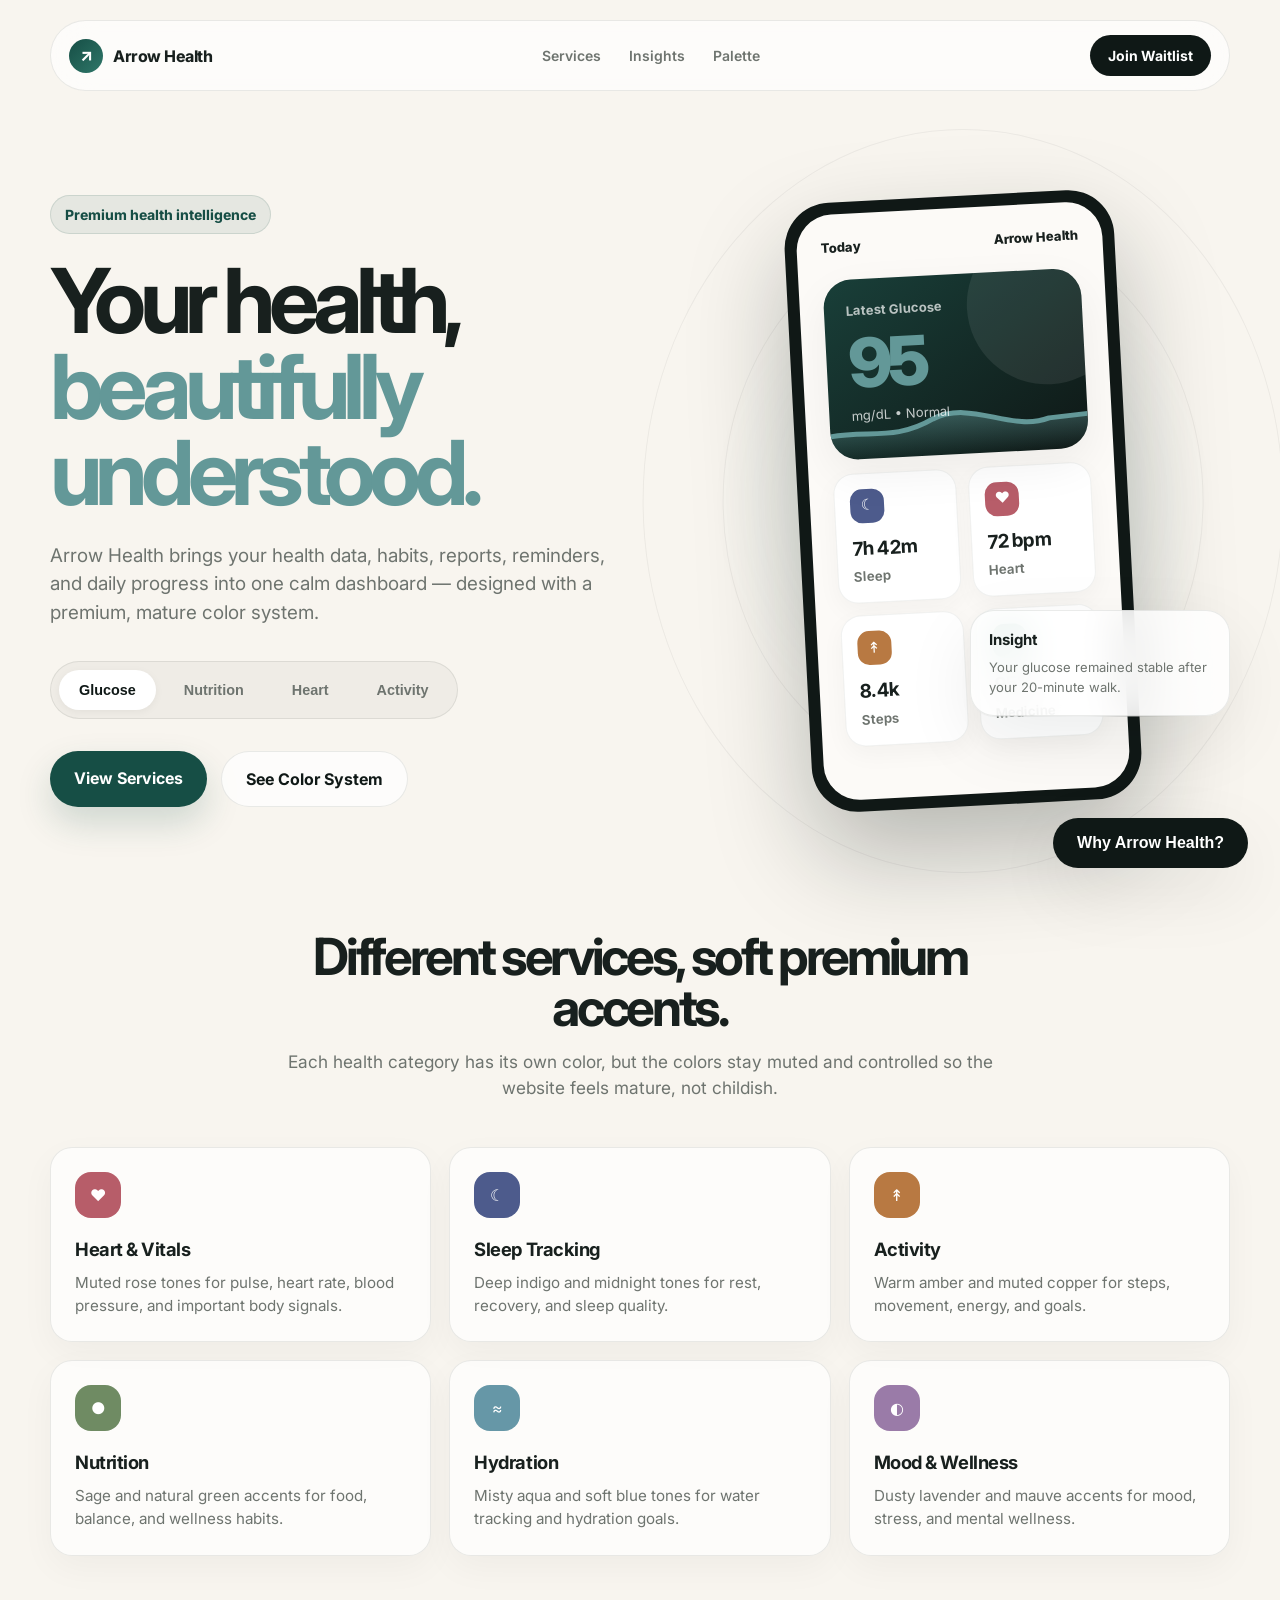
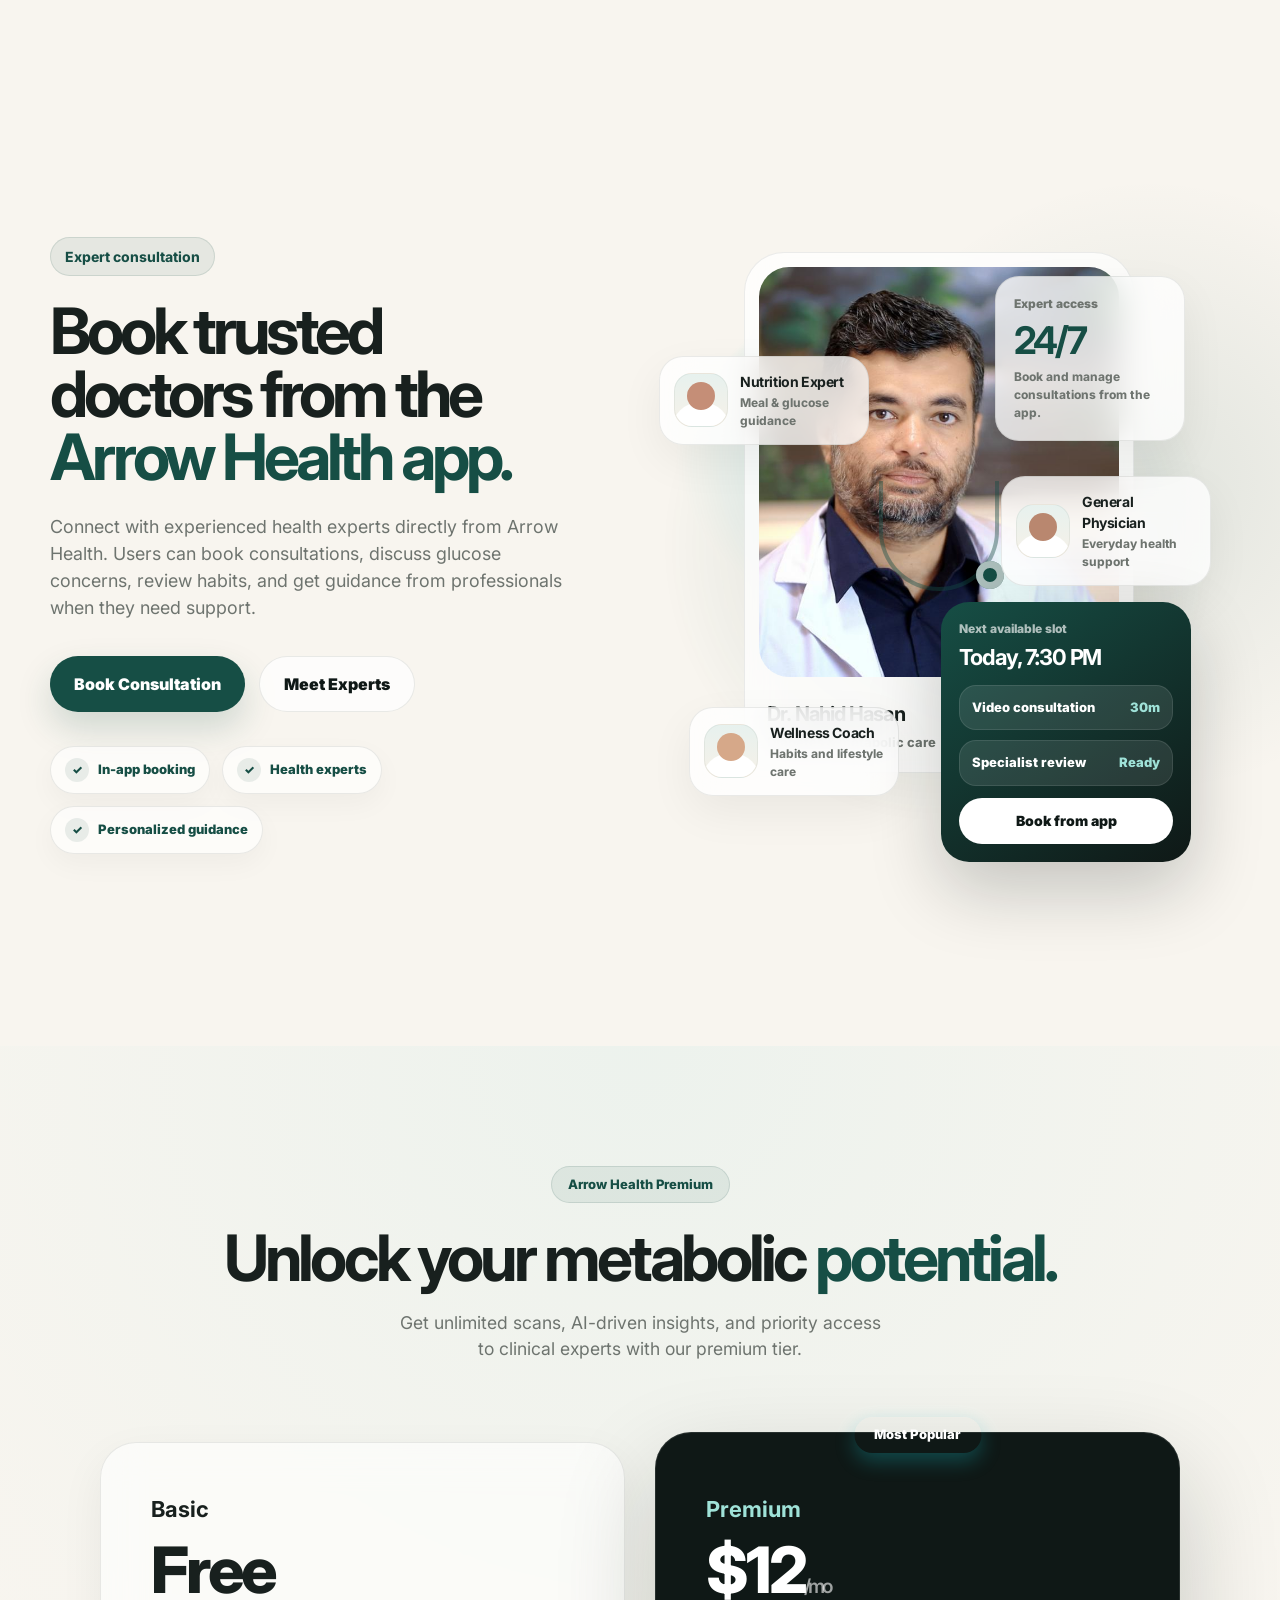
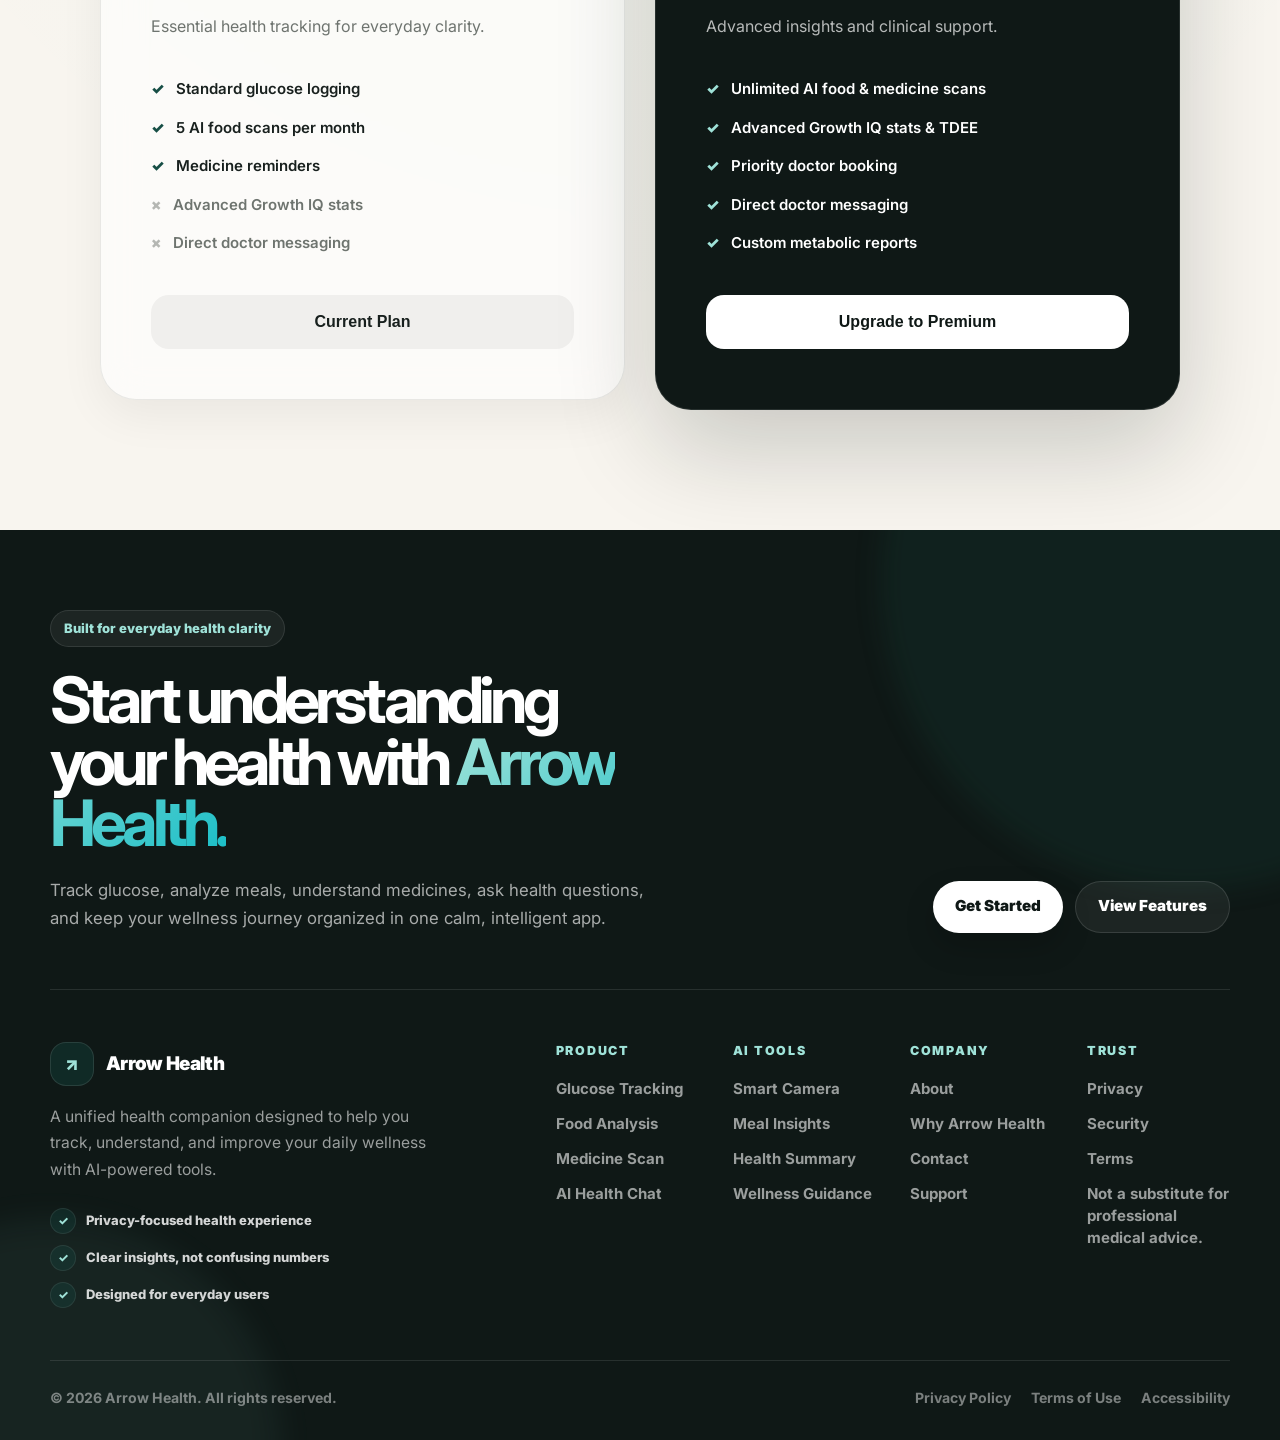
==== index.html @ c7f42c07 "Add Premium Pricing Tier section replacing old mockups" ====
<!DOCTYPE html>
<html lang="en">

<head>
  <meta charset="UTF-8" />
  <meta name="viewport" content="width=device-width, initial-scale=1.0" />
  <title>Arrow Health | Premium Health Intelligence</title>
  <meta name="description"
    content="Arrow Health brings your health data, habits, reports, and daily progress into one simple dashboard - helping you understand your body and make smarter health decisions.">
  <link rel="stylesheet" href="style.css?v=5">
  <link rel="preconnect" href="https://fonts.googleapis.com">
  <link rel="preconnect" href="https://fonts.gstatic.com" crossorigin>
  <link href="https://fonts.googleapis.com/css2?family=Inter:wght@300;400;500;600;700;800&display=swap"
    rel="stylesheet">
</head>

<body class="page">
  <nav class="nav">
    <a class="logo" href="#">
      <span class="logo-mark">↗</span>
      Arrow Health
    </a>
    <div class="nav-links">
      <a href="#services">Services</a>
      <a href="#insights">Insights</a>
      <a href="#palette">Palette</a>
    </div>
    <a class="nav-button" href="#">Join Waitlist</a>
  </nav>

  <section class="hero" id="hero-section">
    <div class="hero-copy">
      <div class="eyebrow">Premium health intelligence</div>
      <h1>Your health,<br><span id="heroBrandHighlight">beautifully understood.</span></h1>
      <p>
        Arrow Health brings your health data, habits, reports, reminders, and daily progress into one calm dashboard —
        designed with a premium, mature color system.
      </p>

      <!-- Dynamic Toggles -->
      <div class="service-toggles" id="serviceToggles">
        <button class="service-toggle active" data-service="glucose">Glucose</button>
        <button class="service-toggle" data-service="meal">Nutrition</button>
        <button class="service-toggle" data-service="heart">Heart</button>
        <button class="service-toggle" data-service="activity">Activity</button>
      </div>

      <div class="hero-actions">
        <a class="button-primary" href="#services">View Services</a>
        <a class="button-secondary" href="#palette">See Color System</a>
      </div>
    </div>

    <div class="hero-visual">
      <!-- Animated Background Circles -->
      <div class="hero-bg-container">
        <div class="bg-circle bg-circle-3"></div>
        <div class="bg-circle bg-circle-2"></div>
        <div class="bg-circle bg-circle-1"></div>
      </div>
      <div class="glow"></div>

      <div class="phone">
        <div class="phone-screen">
          <div class="phone-top">
            <span>Today</span>
            <span>Arrow Health</span>
          </div>

          <div class="score-card primary-dynamic-card">
            <div class="score-label" id="dynamicCardTitle">Latest Glucose</div>
            <div class="score-number dynamic-text" id="dynamicCardScore">95</div>
            <div class="score-text" id="dynamicCardUnit">mg/dL • Normal</div>

            <!-- Dynamic SVG Sparkline Graph with Premium Animations -->
            <div class="score-graph">
              <svg viewBox="0 0 100 30" preserveAspectRatio="none">
                <defs>
                  <linearGradient id="graphGradient" x1="0" y1="0" x2="0" y2="1">
                    <stop offset="0%" stop-color="var(--hero-active-color)" stop-opacity="0.45" />
                    <stop offset="100%" stop-color="var(--hero-active-color)" stop-opacity="0.0" />
                  </linearGradient>
                </defs>
                <path class="graph-fill-path" d="" fill="url(#graphGradient)"></path>
                <path class="graph-line-path" d="" fill="none" stroke="var(--hero-active-color)" stroke-width="2"
                  stroke-linecap="round" stroke-linejoin="round"></path>
              </svg>
            </div>
          </div>

          <div class="mini-grid">
            <div class="mini-card">
              <div class="mini-icon sleep">☾</div>
              <strong>7h 42m</strong>
              <small>Sleep</small>
            </div>
            <div class="mini-card">
              <div class="mini-icon heart">♥</div>
              <strong>72 bpm</strong>
              <small>Heart</small>
            </div>
            <div class="mini-card">
              <div class="mini-icon activity">↟</div>
              <strong>8.4k</strong>
              <small>Steps</small>
            </div>
            <div class="mini-card">
              <div class="mini-icon medicine">✓</div>
              <strong>95%</strong>
              <small>Medicine</small>
            </div>
          </div>
        </div>
      </div>

      <div class="floating-insight">
        <b>Insight</b>
        <p id="dynamicInsightText">Your sleep was better on days your activity stayed above 7,000 steps.</p>
      </div>
    </div>
  </section>

  <section class="section" id="services">
    <div class="section-heading center">
      <h2>Different services, soft premium accents.</h2>
      <p>
        Each health category has its own color, but the colors stay muted and controlled so the website feels mature,
        not childish.
      </p>
    </div>

    <div class="services-grid">
      <article class="service-card">
        <div class="service-icon heart">♥</div>
        <h3>Heart & Vitals</h3>
        <p>Muted rose tones for pulse, heart rate, blood pressure, and important body signals.</p>
      </article>
      <article class="service-card">
        <div class="service-icon sleep">☾</div>
        <h3>Sleep Tracking</h3>
        <p>Deep indigo and midnight tones for rest, recovery, and sleep quality.</p>
      </article>
      <article class="service-card">
        <div class="service-icon activity">↟</div>
        <h3>Activity</h3>
        <p>Warm amber and muted copper for steps, movement, energy, and goals.</p>
      </article>
      <article class="service-card">
        <div class="service-icon nutrition">●</div>
        <h3>Nutrition</h3>
        <p>Sage and natural green accents for food, balance, and wellness habits.</p>
      </article>
      <article class="service-card">
        <div class="service-icon hydration">≈</div>
        <h3>Hydration</h3>
        <p>Misty aqua and soft blue tones for water tracking and hydration goals.</p>
      </article>
      <article class="service-card">
        <div class="service-icon mood">◐</div>
        <h3>Mood & Wellness</h3>
        <p>Dusty lavender and mauve accents for mood, stress, and mental wellness.</p>
      </article>
    </div>
  </section>

  <!-- Expert Consultation Section -->
  <section class="consult-section" id="consultation">
    <div class="consult-copy">
      <div class="eyebrow">Expert consultation</div>
      <h2>Book trusted doctors from the <span>Arrow Health app.</span></h2>
      <p>
        Connect with experienced health experts directly from Arrow Health. Users can book consultations, discuss
        glucose concerns, review habits, and get guidance from professionals when they need support.
      </p>

      <div class="consult-actions">
        <a class="consult-btn consult-btn-primary" href="#">Book Consultation</a>
        <a class="consult-btn consult-btn-secondary" id="meetExpertsBtn" href="#">Meet Experts</a>
      </div>

      <div class="trust-strip">
        <div class="trust-chip"><span>✓</span>In-app booking</div>
        <div class="trust-chip"><span>✓</span>Health experts</div>
        <div class="trust-chip"><span>✓</span>Personalized guidance</div>
      </div>
    </div>

    <div class="consult-visual">
      <div class="visual-glow"></div>

      <div class="doctor-showcase">
        <div class="stats-card">
          <small>Expert access</small>
          <strong>24/7</strong>
          <p>Book and manage consultations from the app.</p>
        </div>

        <div class="main-doctor-card">
          <div class="doctor-photo">
            <!-- Hidden cartoon shapes to allow real photo to show -->
            <div class="doctor-face"></div>
            <div class="stethoscope"></div>
          </div>
          <div class="doctor-info">
            <div>
              <h3>Dr. Nahid Hasan</h3>
              <p>Diabetes & metabolic care</p>
            </div>
            <div class="available-badge">Available</div>
          </div>
        </div>

        <div class="mini-doctor-card card-one">
          <div class="avatar nutrition"></div>
          <div>
            <strong>Nutrition Expert</strong>
            <span>Meal & glucose guidance</span>
          </div>
        </div>

        <div class="mini-doctor-card card-two">
          <div class="avatar physician"></div>
          <div>
            <strong>General Physician</strong>
            <span>Everyday health support</span>
          </div>
        </div>

        <div class="mini-doctor-card card-three">
          <div class="avatar care"></div>
          <div>
            <strong>Wellness Coach</strong>
            <span>Habits and lifestyle care</span>
          </div>
        </div>

        <div class="booking-card">
          <small>Next available slot</small>
          <strong>Today, 7:30 PM</strong>
          <div class="booking-row"><span>Video consultation</span><span>30m</span></div>
          <div class="booking-row"><span>Specialist review</span><span>Ready</span></div>
          <div class="booking-button">Book from app</div>
        </div>
      </div>
    </div>
  </section>

  <section class="premium-section" id="premium">
    <div class="premium-container">
      <div class="premium-header">
        <div class="eyebrow">Arrow Health Premium</div>
        <h2>Unlock your metabolic <span>potential.</span></h2>
        <p>Get unlimited scans, AI-driven insights, and priority access to clinical experts with our premium tier.</p>
      </div>

      <div class="pricing-grid">
        <!-- Basic Tier -->
        <div class="pricing-card basic-tier">
          <div class="tier-header">
            <h3>Basic</h3>
            <div class="price">Free</div>
            <p>Essential health tracking for everyday clarity.</p>
          </div>
          <div class="tier-features">
            <div class="feature-item"><span>✓</span> Standard glucose logging</div>
            <div class="feature-item"><span>✓</span> 5 AI food scans per month</div>
            <div class="feature-item"><span>✓</span> Medicine reminders</div>
            <div class="feature-item text-muted"><span>×</span> Advanced Growth IQ stats</div>
            <div class="feature-item text-muted"><span>×</span> Direct doctor messaging</div>
          </div>
          <button class="tier-btn secondary">Current Plan</button>
        </div>

        <!-- Premium Tier -->
        <div class="pricing-card premium-tier">
          <div class="popular-badge">Most Popular</div>
          <div class="tier-header">
            <h3>Premium</h3>
            <div class="price">$12<span>/mo</span></div>
            <p>Advanced insights and clinical support.</p>
          </div>
          <div class="tier-features">
            <div class="feature-item"><span>✓</span> Unlimited AI food & medicine scans</div>
            <div class="feature-item"><span>✓</span> Advanced Growth IQ stats & TDEE</div>
            <div class="feature-item"><span>✓</span> Priority doctor booking</div>
            <div class="feature-item"><span>✓</span> Direct doctor messaging</div>
            <div class="feature-item"><span>✓</span> Custom metabolic reports</div>
          </div>
          <button class="tier-btn primary">Upgrade to Premium</button>
        </div>
      </div>
    </div>
  </section>

  <!-- Premium Footer -->
  <footer class="arrow-footer">
    <div class="footer-container">
      <div class="footer-top">
        <div>
          <div class="footer-eyebrow">Built for everyday health clarity</div>
          <h2 class="footer-title">Start understanding your health with <span>Arrow Health.</span></h2>
          <p class="footer-description">
            Track glucose, analyze meals, understand medicines, ask health questions, and keep your wellness journey
            organized in one calm, intelligent app.
          </p>
        </div>

        <div class="footer-cta-area">
          <a class="footer-btn primary" href="#">Get Started</a>
          <a class="footer-btn secondary" href="#">View Features</a>
        </div>
      </div>

      <div class="footer-main">
        <div class="footer-brand">
          <div class="footer-logo">
            <div class="footer-logo-mark">↗</div>
            <span>Arrow Health</span>
          </div>
          <p>
            A unified health companion designed to help you track, understand, and improve your daily wellness with
            AI-powered tools.
          </p>

          <div class="footer-trust-list">
            <div class="footer-trust-item"><span class="footer-trust-dot">✓</span>Privacy-focused health experience
            </div>
            <div class="footer-trust-item"><span class="footer-trust-dot">✓</span>Clear insights, not confusing numbers
            </div>
            <div class="footer-trust-item"><span class="footer-trust-dot">✓</span>Designed for everyday users</div>
          </div>
        </div>

        <div class="footer-links-grid">
          <div class="footer-col">
            <h4>Product</h4>
            <a href="#">Glucose Tracking</a>
            <a href="#">Food Analysis</a>
            <a href="#">Medicine Scan</a>
            <a href="#">AI Health Chat</a>
          </div>

          <div class="footer-col">
            <h4>AI Tools</h4>
            <a href="#">Smart Camera</a>
            <a href="#">Meal Insights</a>
            <a href="#">Health Summary</a>
            <a href="#">Wellness Guidance</a>
          </div>

          <div class="footer-col">
            <h4>Company</h4>
            <a href="#">About</a>
            <a href="#">Why Arrow Health</a>
            <a href="#">Contact</a>
            <a href="#">Support</a>
          </div>

          <div class="footer-col">
            <h4>Trust</h4>
            <a href="#">Privacy</a>
            <a href="#">Security</a>
            <a href="#">Terms</a>
            <span>Not a substitute for professional medical advice.</span>
          </div>
        </div>
      </div>

      <div class="footer-bottom-bar">
        <div>© 2026 Arrow Health. All rights reserved.</div>
        <div class="footer-bottom-links">
          <a href="#">Privacy Policy</a>
          <a href="#">Terms of Use</a>
          <a href="#">Accessibility</a>
        </div>
      </div>
    </div>
  </footer>

  <button class="floating-why-btn">Why Arrow Health?</button>

  <!-- Why Arrow Health Modal -->
  <div class="why-modal" id="whyModal">
    <div class="why-modal-header">
      <h2>Why Arrow Health</h2>
      <button class="close-modal-btn" id="closeModalBtn">×</button>
    </div>
    <div class="why-modal-content">
      <div class="why-hero-bg">
        <div class="why-hero">
          <h1>A unified, <span>AI-powered</span> view of your everyday wellness.</h1>
          <p>Arrow Health is the first mobile dashboard designed to paint a truly holistic picture of your health —
            right from your pocket, even completely offline.</p>
        </div>

        <!-- New Floating Privacy Card (Local-First Security) -->
        <div class="hero-privacy-card">
          <div class="privacy-icon animated-shield">
            <svg width="20" height="20" viewBox="0 0 24 24" fill="none" stroke="currentColor" stroke-width="2.5"
              stroke-linecap="round" stroke-linejoin="round" class="shield-svg">
              <path d="M12 22s8-4 8-10V5l-8-3-8 3v7c0 6 8 10 8 10z" />
            </svg>
            <span class="pulse-ring"></span>
          </div>
          <div class="privacy-content">
            <strong>Local-First Security</strong>
            <p>Your health data is processed entirely on-device. Safe, secure, and fully accessible offline.</p>
          </div>
        </div>
      </div>

      <div class="why-section">
        <div class="why-text">
          <div class="why-eyebrow">Glucose tracking made simple</div>
          <h3>Log glucose readings with <span>clarity.</span></h3>
          <p>A clean product-style section for Arrow Health. The app screen is recreated inside a light premium mockup,
            without the heavy black phone frame.</p>
        </div>
        <div class="app-mockup-wrapper">
          <div class="app-mockup" aria-label="Arrow Health glucose logging app mockup">
            <div class="screen">
              <div class="status-bar">
                <span>2:23 AM</span>
                <div class="status-icons">
                  <span>◔</span><span>▰▰</span><span>⌁</span><span>43%</span>
                </div>
              </div>
              <header class="app-header">
                <div class="back-btn">‹</div>
                <div class="header-title">
                  <small>HEALTH TOOLS</small>
                  <strong>Log Glucose Reading</strong>
                </div>
                <div></div>
              </header>
              <main class="app-body">
                <div class="app-body-inner">
                  <div class="section-title">
                    <div>
                      <h2>Glucose Value</h2>
                      <p>Enter your current reading</p>
                    </div>
                  </div>
                  <div class="input-card">
                    <div class="input-icon">♢</div>
                    <div class="input-value" style="color:#078F92;font-size:30px;">5.6</div>
                    <div class="unit-pill">mmol/L</div>
                  </div>
                  <div class="unit-switch">
                    <div class="unit-option active">mmol/L</div>
                    <div class="unit-option">mg/dL.</div>
                  </div>
                  <div class="quick-row">
                    <div class="quick-label">↯ Quick pick:</div>
                    <div class="chip"><span class="dot"></span>3.9</div>
                    <div class="chip"><span class="dot"></span>5.6</div>
                    <div class="chip"><span class="dot"></span>7.8</div>
                    <div class="chip"><span class="dot warn"></span>10.0</div>
                  </div>
                  <div class="section-title">
                    <div>
                      <h2>Meal Relation</h2>
                      <p>When did you take this reading?</p>
                    </div>
                  </div>
                  <div class="meal-grid">
                    <div class="meal-card">
                      <div class="meal-icon">▣</div><span>Before Breakfast</span>
                    </div>
                    <div class="meal-card">
                      <div class="meal-icon">☕</div><span>After Breakfast</span>
                    </div>
                    <div class="meal-card">
                      <div class="meal-icon">≋</div><span>Before Lunch</span>
                    </div>
                    <div class="meal-card">
                      <div class="meal-icon">◐</div><span>After Lunch</span>
                    </div>
                    <div class="meal-card">
                      <div class="meal-icon">╥</div><span>Before Dinner</span>
                    </div>
                    <div class="meal-card">
                      <div class="meal-icon">☰</div><span>After Dinner</span>
                    </div>
                    <div class="meal-card selected">
                      <div class="meal-icon">☾</div><span>Bedtime</span>
                    </div>
                    <div class="meal-card">
                      <div class="meal-icon">◷</div><span>Random Meal</span>
                    </div>
                  </div>
                  <div class="bottom-button">✓ Log Reading</div>
                </div>
              </main>
            </div>
          </div>

          <!-- New Floating Chat Card -->
          <div class="floating-card chat-card">
            <div class="chat-icon">✨</div>
            <small>AI Insights</small>
            <strong>Chat about your Glucose</strong>
            <p>We securely save your readings so you can instantly chat with our AI to understand trends and get
              personalized nutrition advice.</p>
          </div>
        </div>
      </div>

      <div class="why-section reverse">
        <div class="why-text">
          <h3><span>Intelligence,</span> right on your device.</h3>
          <p>Your health data is deeply personal. That's why Arrow Health runs entirely on your device. Advanced AI
            object detection and offline capabilities mean your data stays yours, securely accessible anywhere.</p>
        </div>
        <div class="app-mockup-wrapper">
          <div class="app-mockup">
            <div class="screen">
              <div class="glucose-app-screen">
                <!-- Status Bar -->
                <div class="status-bar">
                  <span>2:24 AM</span>
                  <div class="status-icons">
                    <span>◔</span><span>▰▰</span><span>⌁</span><span>43%</span>
                  </div>
                </div>

                <!-- App Header -->
                <header class="app-header-main">
                  <div class="app-header-top">
                    <div class="menu-btn">☰</div>
                    <div class="app-title-group">
                      <small>Good Morning</small>
                      <strong>ArrowHealth</strong>
                    </div>
                    <div class="header-right">
                      <span class="scan-icon">🔍</span>
                      <span class="profile-avatar"></span>
                    </div>
                  </div>
                  <div class="header-subtitle">Monday, 18 May 2026</div>
                </header>

                <div class="app-scroll-body">
                  <!-- Top Horizontal Cards -->
                  <div class="vitals-row">
                    <div class="vital-card active">
                      <span class="vital-icon">💧</span>
                      <div class="vital-label">Glucose now</div>
                      <div class="vital-value">5.6<span class="vital-unit">mmol/L</span></div>
                      <small class="vital-time">Bedtime • 2:23 AM</small>
                      <span class="badge normal">Normal</span>
                    </div>
                    <div class="vital-card">
                      <span class="vital-icon">💊</span>
                      <div class="vital-label">Last medicine</div>
                      <div class="vital-value">Indever</div>
                      <small class="vital-time">10 mg • 2:49 AM</small>
                      <span class="badge logged">Today</span>
                    </div>
                    <div class="vital-card">
                      <span class="vital-icon">🍴</span>
                      <div class="vital-label">Meal impact</div>
                      <div class="vital-value">+3.3<span class="vital-unit">mmol/L</span></div>
                      <small class="vital-time">Snack / হালকা নাস্তা</small>
                      <span class="badge warn">Medium</span>
                    </div>
                  </div>

                  <!-- Main Glucose Today Card -->
                  <div class="glucose-main-card">
                    <div class="card-header-row">
                      <h3>Glucose Today</h3>
                      <button class="add-btn">+ Add</button>
                    </div>

                    <div class="reading-display">
                      <div class="reading-info">
                        <small>GLUCOSE</small>
                        <div class="reading-time">
                          <span class="pulse-dot"></span>
                          <strong class="live-time" id="liveGlucoseTime">2:23 AM</strong>
                        </div>
                        <span class="live-period" id="liveGlucosePeriod">Bedtime</span>
                      </div>
                      <div class="reading-value-row">
                        <div class="reading-big-val"><span id="liveGlucoseVal">5.6</span> <small>mmol/L</small></div>
                        <span class="status-pill green" id="liveGlucoseStatus">Normal</span>
                      </div>
                    </div>

                    <!-- Time Range Selectors -->
                    <div class="time-tabs">
                      <div class="time-tab active">15</div>
                      <div class="time-tab">12 H</div>
                      <div class="time-tab">18 H</div>
                    </div>

                    <!-- Unit Toggle Segmented Control -->
                    <div class="unit-toggle-segmented">
                      <div class="segment active">mmol/L</div>
                      <div class="segment">mg/dL.</div>
                    </div>

                    <!-- Dynamic Interactive SVG Chart -->
                    <div class="interactive-chart-container">
                      <!-- Y Axis grid labels -->
                      <div class="chart-y-axis">
                        <span class="grid-label">10.0</span>
                        <span class="grid-label">6.5</span>
                        <span class="grid-label">3.0</span>
                      </div>
                      <div class="chart-svg-wrapper">
                        <svg viewBox="0 0 300 120" preserveAspectRatio="none">
                          <defs>
                            <linearGradient id="interactiveGradient" x1="0" y1="0" x2="0" y2="1">
                              <stop offset="0%" stop-color="#078F92" stop-opacity="0.25" />
                              <stop offset="100%" stop-color="#078F92" stop-opacity="0.0" />
                            </linearGradient>
                          </defs>

                          <!-- Gridlines -->
                          <line x1="0" y1="20" x2="300" y2="20" stroke="rgba(24, 32, 30, 0.05)"
                            stroke-dasharray="3,3" />
                          <line x1="0" y1="60" x2="300" y2="60" stroke="rgba(24, 32, 30, 0.05)"
                            stroke-dasharray="3,3" />
                          <line x1="0" y1="100" x2="300" y2="100" stroke="rgba(24, 32, 30, 0.05)"
                            stroke-dasharray="3,3" />

                          <!-- Ideal normal glucose target band (3.9 to 7.8 mmol/L -> maps vertically) -->
                          <rect x="0" y="45" width="300" height="45" fill="rgba(7, 143, 146, 0.04)" />

                          <!-- Chart Paths -->
                          <path class="interactive-fill-path" d="" fill="url(#interactiveGradient)"></path>
                          <path class="interactive-line-path"
                            d="M 0,90 C 25,100 45,20 70,25 C 90,30 100,75 110,65 C 130,50 140,105 150,98 C 170,90 180,68 190,72 C 210,80 220,85 230,80 C 250,75 260,110 270,100 C 285,90 295,78 300,72"
                            fill="none" stroke="#078F92" stroke-width="2.2" stroke-linecap="round"
                            stroke-linejoin="round"></path>

                          <!-- Static Data Points -->
                          <g class="chart-data-points">
                            <circle cx="30" cy="98" r="3" fill="#FFFFFF" stroke="#078F92" stroke-width="1.5" />
                            <circle cx="70" cy="25" r="3" fill="#FFFFFF" stroke="#E9A63F" stroke-width="1.5" />
                            <circle cx="110" cy="65" r="3" fill="#FFFFFF" stroke="#078F92" stroke-width="1.5" />
                            <circle cx="150" cy="98" r="3" fill="#FFFFFF" stroke="#078F92" stroke-width="1.5" />
                            <circle cx="190" cy="72" r="3" fill="#FFFFFF" stroke="#078F92" stroke-width="1.5" />
                            <circle cx="230" cy="80" r="3" fill="#FFFFFF" stroke="#078F92" stroke-width="1.5" />
                            <circle cx="270" cy="100" r="3" fill="#FFFFFF" stroke="#078F92" stroke-width="1.5" />
                          </g>

                          <!-- Scanning pulse tracker dot -->
                          <g class="scanning-group">
                            <circle class="scanning-pulse-ring" cx="0" cy="0" r="8" fill="rgba(7, 143, 146, 0.4)" />
                            <circle class="scanning-dot" cx="0" cy="0" r="4.5" fill="#078F92" stroke="#FFFFFF"
                              stroke-width="1.5" />
                          </g>
                        </svg>

                        <!-- Tooltip block -->
                        <div class="chart-tooltip" id="liveChartTooltip">
                          <span class="tooltip-time">2:23 AM</span>
                          <span class="tooltip-val">5.6 mmol/L</span>
                        </div>
                      </div>
                    </div>

                    <!-- X Axis Labels -->
                    <div class="chart-x-axis">
                      <span>10:45 AM</span>
                      <span>10:59 AM</span>
                      <span>9:11 AM</span>
                      <span>9:12 AM</span>
                      <span>9:23 AM</span>
                    </div>

                    <!-- Footer -->
                    <div class="card-footer-row">
                      <span class="footer-dot-label"><span class="blue-dot"></span>Last 10 readings</span>
                      <span class="footer-history">History</span>
                    </div>
                  </div>

                  <!-- Floating Ask Care AI button -->
                  <div class="ask-care-ai-btn">
                    <span class="ai-icon">✨</span>
                    <strong>Ask Care AI</strong>
                  </div>
                </div>
              </div>
            </div>
          </div>
        </div>
      </div>

      <!-- New Meal Analysis Section with Beautiful Background Banner -->
      <div class="meal-hero-bg">
        <div class="meal-hero-bg-img"></div>
        <div class="meal-hero-bg-overlay"></div>
        <div class="why-section">
          <div class="why-text">
            <div class="why-eyebrow">AI meal analysis</div>
            <h3>See how food affects your <span>glucose.</span></h3>


            <div class="feature-points">
              <div class="point"><span class="point-icon">01</span>Upload or capture a meal photo</div>
              <div class="point"><span class="point-icon">02</span>AI detects food items and nutrition</div>
              <div class="point"><span class="point-icon">03</span>Arrow Health estimates glucose impact</div>
            </div>
          </div>

          <div class="app-mockup-wrapper">
            <!-- Visual Glow background behind phone mockup -->
            <div class="visual-glow-meal"></div>

            <!-- Floating nutrition card -->
            <div class="floating-card nutrition-float">
              <small>Detected nutrition</small>
              <strong>488g carbs</strong>
              <p>Meal photo analysis turns food into useful health data.</p>
            </div>

            <!-- Animated Meal Phone Mockup -->
            <div class="app-mockup" aria-label="Arrow Health animated meal analysis mockup">
              <div class="screen">
                <!-- Status Bar -->
                <div class="status-bar" style="background: #078F92;">
                  <span>10:33 PM</span>
                  <div class="status-icons">
                    <span>◔</span><span>▰▰</span><span>⌁</span><span>18%</span>
                  </div>
                </div>

                <!-- Header -->
                <header class="app-header" style="background: #078F92;">
                  <div class="back-btn">‹</div>
                  <div class="header-title">
                    <small>MEAL ANALYSIS</small>
                    <strong>Snack Estimation</strong>
                  </div>
                  <div></div>
                </header>

                <main class="animation-stage">
                  <!-- Step 1: Loading / analyzing -->
                  <section class="step step-1">
                    <div class="analysis-center">
                      <div class="spinner-wrap">
                        <div class="spinner-glow"></div>
                        <div class="spinner"></div>
                      </div>
                      <h2>Analyzing your meal...</h2>
                      <p>Using AI to detect foods and estimate nutrition</p>
                    </div>
                  </section>

                  <!-- Step 2: Photo scan -->
                  <section class="step step-2">
                    <div class="section-title">
                      <div>
                        <h2>Meal Photo</h2>
                        <p>Scanning your uploaded meal image</p>
                      </div>
                    </div>

                    <div class="scan-card">
                      <div class="corner tl"></div>
                      <div class="corner tr"></div>
                      <div class="corner bl"></div>
                      <div class="corner br"></div>
                      <div class="food-photo"></div>
                    </div>

                    <div class="analysis-center" style="height:160px; justify-content: flex-start; padding-top: 10px;">
                      <h2>Detecting foods...</h2>
                      <p>Identifying rice, meat, vegetables, and portion size</p>
                    </div>
                  </section>

                  <!-- Step 3: Detected items -->
                  <section class="step step-3">
                    <div class="section-title">
                      <div>
                        <h2>Detected Items</h2>
                        <p>8 foods identified from the photo</p>
                      </div>
                    </div>

                    <div class="detected-list">
                      <div class="detected-row">
                        <div class="name">Dal Khichuri</div><span class="pill">500g</span><span class="pill teal">350g
                          c</span>
                      </div>
                      <div class="detected-row">
                        <div class="name">Beef Kala Bhuna</div><span class="pill">150g</span><span class="pill teal">8g
                          c</span>
                      </div>
                      <div class="detected-row">
                        <div class="name">Beef Curry</div><span class="pill">150g</span><span class="pill teal">8g
                          c</span>
                      </div>
                      <div class="detected-row">
                        <div class="name">Yellow Pulao Rice</div><span class="pill">400g</span><span
                          class="pill teal">120g c</span>
                      </div>
                      <div class="detected-row">
                        <div class="name">Red Onion Slice</div><span class="pill">10g</span><span class="pill teal">1g
                          c</span>
                      </div>
                      <div class="detected-row">
                        <div class="name">Green Chili</div><span class="pill">10g</span><span class="pill teal">1g
                          c</span>
                      </div>
                    </div>
                  </section>

                  <!-- Step 4: Nutrition overview and glucose rise -->
                  <section class="step step-4">
                    <div class="section-title">
                      <div>
                        <h2>Nutrition Overview</h2>
                        <p>Macros detected from your photo</p>
                      </div>
                    </div>

                    <div class="nutrition-grid">
                      <div class="macro-card">
                        <div class="macro-icon carbs">•</div>
                        <div><small>Carbs</small><strong>488</strong><span>g</span></div>
                      </div>
                      <div class="macro-card">
                        <div class="macro-icon protein">×</div>
                        <div><small>Protein</small><strong>122</strong><span>g</span></div>
                      </div>
                      <div class="macro-card">
                        <div class="macro-icon fat">◖</div>
                        <div><small>Fat</small><strong>90</strong><span>g</span></div>
                      </div>
                      <div class="macro-card">
                        <div class="macro-icon calories">♨</div>
                        <div><small>Calories</small><strong>3251</strong><span>kcal</span></div>
                      </div>
                    </div>

                    <div class="glucose-rise-card">
                      <div class="tag-row">
                        <div class="tag">SNACK</div>
                        <div class="risk">HIGH</div>
                      </div>
                      <div class="rise-number">+246<span>mg/dL<br>expected rise</span></div>
                      <div class="peak">↗ Peak Glucose: 346.0 mg/dL.</div>
                    </div>
                  </section>

                  <!-- Step 5: AI suggestion -->
                  <section class="step step-5">
                    <div class="section-title">
                      <div>
                        <h2>AI Suggestion</h2>
                        <p>Personalized for this meal</p>
                      </div>
                    </div>

                    <div class="suggestion-card">
                      <div class="suggestion-top">
                        <h3>⚠ Health Alert</h3>
                        <span class="confidence">100%</span>
                      </div>
                      <p>
                        This snack is extremely high in carbohydrates, fat, and calories. Arrow Health predicts a severe
                        glucose rise, so consider reducing portion size or balancing with a lower-carb option.
                      </p>
                    </div>

                    <div class="analysis-center" style="height:220px; justify-content: flex-start; padding-top: 15px;">
                      <h2>Meal analyzed successfully</h2>
                      <p>Food photo → nutrition → glucose impact → recommendation</p>
                    </div>
                  </section>
                </main>
              </div>
            </div>

            <!-- Timeline below phone mockup -->
            <div class="timeline" aria-label="Animation timeline">
              <span></span><span></span><span></span><span></span><span></span>
            </div>

            <!-- Floating prediction card -->
            <div class="floating-card prediction-float">
              <small>Predicted glucose impact</small>
              <strong>+246 mg/dL</strong>
              <p>Arrow Health connects meals with glucose response.</p>
            </div>
          </div>
        </div>
      </div>

      <!-- AI Services Showcase Section -->
      <section class="ai-section" id="ai-services">
        <div class="ai-section-top">
          <div>
            <div class="why-eyebrow">More AI tools inside Arrow Health</div>
            <h3 class="ai-section-title">Built to answer, scan, and explain <span>everyday health.</span></h3>
          </div>
          <div class="ai-intro-side">
            <div class="ai-preview-cluster" aria-label="AI tools preview cards">
              <div class="ai-cluster-glow"></div>

              <div class="ai-preview-card ai-medicine-preview-card">
                <div class="ai-preview-icon ai-icon-medicine">💊</div>
                <div>
                  <strong>Medicine Scan</strong>
                  <span>Understand medicines, timing, effects, and side effects.</span>
                </div>
              </div>

              <div class="ai-preview-card ai-chat-preview-card">
                <div class="ai-preview-icon ai-icon-chat">✦</div>
                <div>
                  <strong>AI Health Chat</strong>
                  <span>Ask health questions in simple, natural language.</span>
                </div>
              </div>

              <div class="ai-preview-card ai-camera-preview-card">
                <div class="ai-preview-icon ai-icon-camera">⌖</div>
                <div>
                  <strong>Smart Camera</strong>
                  <span>Scan objects and get useful health-aware explanations.</span>
                </div>
              </div>
            </div>

            <p class="ai-section-intro">
              Beyond meal analysis, Arrow Health gives users practical AI tools for understanding medicines, asking
              health questions, and identifying real-world objects through the camera.
            </p>
          </div>
        </div>

        <div class="ai-showcase-grid">
          <!-- Medicine Scan Main Card -->
          <article class="ai-card ai-medicine-card">
            <div class="ai-card-content">
              <div class="ai-card-topline">
                <div class="ai-card-icon ai-icon-medicine">💊</div>
                <div class="ai-card-badge">Medicine intelligence</div>
              </div>

              <h3>Medicine Scan</h3>
              <p>
                Scan a medicine and Arrow Health helps explain what it is, when to take it, what it does, and what side
                effects to watch for.
              </p>

              <div class="ai-medicine-visual">
                <div class="ai-scan-window">
                  <div class="ai-scan-corner tl"></div>
                  <div class="ai-scan-corner tr"></div>
                  <div class="ai-scan-corner bl"></div>
                  <div class="ai-scan-corner br"></div>
                  <div class="ai-scan-line"></div>
                  <div class="ai-medicine-box"></div>
                </div>

                <div class="ai-medicine-info-panel">
                  <div class="ai-medicine-row">
                    <span class="ai-row-icon">?</span>
                    <div><strong>What this medicine is for</strong><small>Simple explanation of purpose and use</small>
                    </div>
                    <span class="ai-row-pill">identified</span>
                  </div>
                  <div class="ai-medicine-row">
                    <span class="ai-row-icon">⏱</span>
                    <div><strong>When to take it</strong><small>Timing guidance such as before or after food</small>
                    </div>
                    <span class="ai-row-pill">schedule</span>
                  </div>
                  <div class="ai-medicine-row">
                    <span class="ai-row-icon">⚕</span>
                    <div><strong>Effects and side effects</strong><small>Clear warnings and important points to
                        review</small></div>
                    <span class="ai-row-pill">safety</span>
                  </div>
                </div>
              </div>

              <div class="ai-card-bottom-note">
                Designed to make medicine information easier to understand, while still encouraging users to follow
                professional medical advice.
              </div>
            </div>
          </article>

          <!-- AI Chat Card -->
          <article class="ai-card ai-chat-card">
            <div class="ai-card-content">
              <div class="ai-card-topline">
                <div class="ai-card-icon ai-icon-chat">✦</div>
                <div class="ai-card-badge">Health conversation</div>
              </div>

              <h3>AI Health Chat</h3>
              <p>
                Users can talk naturally about glucose, food, habits, symptoms, reports, or wellness and get clear
                explanations.
              </p>

              <div class="ai-chat-layout">
                <div class="ai-chat-orb"></div>
                <div class="ai-chat-messages">
                  <div class="ai-bubble ai-bubble-user">Why is my glucose higher after dinner?</div>
                  <div class="ai-bubble ai-bubble-ai">Late meals and high-carb foods can raise glucose more at night.
                  </div>
                  <div class="ai-bubble ai-bubble-ai"><span class="ai-typing"><i></i><i></i><i></i></span></div>
                </div>
              </div>
            </div>
          </article>

          <!-- Smart Camera Card -->
          <article class="ai-card ai-camera-card-main">
            <div class="ai-card-content">
              <div class="ai-card-topline">
                <div class="ai-card-icon ai-icon-camera">⌖</div>
                <div class="ai-card-badge">General camera AI</div>
              </div>

              <h3>Smart Camera</h3>
              <p>
                Point the camera at everyday objects and Arrow Health explains what it is, with useful context when it
                relates to health.
              </p>

              <div class="ai-camera-layout">
                <div class="ai-camera-frame">
                  <span class="ai-object-label one">Apple</span>
                  <span class="ai-object-label two">Food item</span>
                  <div class="ai-focus-dot"></div>
                </div>
                <div class="ai-camera-info">
                  <div class="ai-camera-info-card"><span>Identify</span>Recognize everyday objects instantly</div>
                  <div class="ai-camera-info-card"><span>Explain</span>Get simple useful information</div>
                  <div class="ai-camera-info-card"><span>Connect</span>Relate objects to health context</div>
                </div>
              </div>
            </div>
          </article>
        </div>
      </section>

      <!-- Footer inside Why Arrow Health modal -->
      <footer class="arrow-footer modal-footer">
        <div class="footer-container">
          <div class="footer-top">
            <div>
              <div class="footer-eyebrow">Built for everyday health clarity</div>
              <h2 class="footer-title">Start understanding your health with <span>Arrow Health.</span></h2>
              <p class="footer-description">
                Track glucose, analyze meals, understand medicines, ask health questions, and keep your wellness journey
                organized in one calm, intelligent app.
              </p>
            </div>

            <div class="footer-cta-area">
              <a class="footer-btn primary" href="#">Get Started</a>
              <a class="footer-btn secondary" href="#">View Features</a>
            </div>
          </div>

          <div class="footer-main">
            <div class="footer-brand">
              <div class="footer-logo">
                <div class="footer-logo-mark">↗</div>
                <span>Arrow Health</span>
              </div>
              <p>
                A unified health companion designed to help you track, understand, and improve your daily wellness with
                AI-powered tools.
              </p>

              <div class="footer-trust-list">
                <div class="footer-trust-item"><span class="footer-trust-dot">✓</span>Privacy-focused health experience
                </div>
                <div class="footer-trust-item"><span class="footer-trust-dot">✓</span>Clear insights, not confusing
                  numbers</div>
                <div class="footer-trust-item"><span class="footer-trust-dot">✓</span>Designed for everyday users</div>
              </div>
            </div>

            <div class="footer-links-grid">
              <div class="footer-col">
                <h4>Product</h4>
                <a href="#">Glucose Tracking</a>
                <a href="#">Food Analysis</a>
                <a href="#">Medicine Scan</a>
                <a href="#">AI Health Chat</a>
              </div>

              <div class="footer-col">
                <h4>AI Tools</h4>
                <a href="#">Smart Camera</a>
                <a href="#">Meal Insights</a>
                <a href="#">Health Summary</a>
                <a href="#">Wellness Guidance</a>
              </div>

              <div class="footer-col">
                <h4>Company</h4>
                <a href="#">About</a>
                <a href="#">Why Arrow Health</a>
                <a href="#">Contact</a>
                <a href="#">Support</a>
              </div>

              <div class="footer-col">
                <h4>Trust</h4>
                <a href="#">Privacy</a>
                <a href="#">Security</a>
                <a href="#">Terms</a>
                <span>Not a substitute for professional medical advice.</span>
              </div>
            </div>
          </div>

          <div class="footer-bottom-bar">
            <div>© 2026 Arrow Health. All rights reserved.</div>
            <div class="footer-bottom-links">
              <a href="#">Privacy Policy</a>
              <a href="#">Terms of Use</a>
              <a href="#">Accessibility</a>
            </div>
          </div>
        </div>
      </footer>

    </div>
  </div>

  <!-- Meet Experts Modal -->
  <div class="experts-modal" id="expertsModal">
    <div class="experts-modal-header">
      <h2>Arrow Health Experts</h2>
      <button class="close-experts-btn" id="closeExpertsBtn">×</button>
    </div>
    <div class="experts-modal-content">
      <div class="experts-hero-bg">
        <div class="experts-hero">
          <h1>Experienced minds guiding your <span>wellness.</span></h1>
          <p>Book consultations directly from the Arrow Health app to review your glucose readings, habits, and get expert guidance whenever you need support.</p>
        </div>
      </div>

      <div class="experts-grid-section">
        <div class="experts-grid">
          <!-- Expert 1 -->
          <div class="expert-card">
            <div class="expert-status available">✓ Available Today</div>
            <div class="expert-avatar-wrap">
              <div class="expert-avatar" style="background-image: url('./assets/nahid.jpeg');"></div>
            </div>
            <div class="expert-info-block">
              <span class="expert-tag specialty-diabetes">Diabetes Care</span>
              <h3>Dr. Nahid Hasan</h3>
              <span class="expert-credentials">MD, Board Certified Endocrinologist</span>
              <p>Specialist in metabolic health, glucose trend analysis, and custom care plans to balance blood sugars.</p>
              <div class="expert-action-row">
                <div class="expert-meta">
                  <small>Duration</small>
                  <strong>30 Min</strong>
                </div>
                <button class="expert-book-btn">Book Consultation</button>
              </div>
            </div>
          </div>

          <!-- Expert 2 -->
          <div class="expert-card">
            <div class="expert-status available">✓ Available Today</div>
            <div class="expert-avatar-wrap">
              <div class="expert-avatar" style="background-image: url('./assets/nahid.jpeg');"></div>
            </div>
            <div class="expert-info-block">
              <span class="expert-tag specialty-nutrition">Nutrition & Dietetics</span>
              <h3>Dr. Ayesha Rahman</h3>
              <span class="expert-credentials">PhD, RD, Clinical Nutritionist</span>
              <p>Expert in personalized nutrition response, meal composition tracking, and carbohydrate management.</p>
              <div class="expert-action-row">
                <div class="expert-meta">
                  <small>Duration</small>
                  <strong>45 Min</strong>
                </div>
                <button class="expert-book-btn">Book Consultation</button>
              </div>
            </div>
          </div>

          <!-- Expert 3 -->
          <div class="expert-card">
            <div class="expert-status secondary">Next slot: Tomorrow</div>
            <div class="expert-avatar-wrap">
              <div class="expert-avatar" style="background-image: url('./assets/nahid.jpeg');"></div>
            </div>
            <div class="expert-info-block">
              <span class="expert-tag specialty-physician">Preventive Medicine</span>
              <h3>Dr. Sarah Jenkins</h3>
              <span class="expert-credentials">MD, MPH, General Physician</span>
              <p>Focuses on heart health, blood pressure tracking, sleep hygiene, and comprehensive wellness diagnostics.</p>
              <div class="expert-action-row">
                <div class="expert-meta">
                  <small>Duration</small>
                  <strong>30 Min</strong>
                </div>
                <button class="expert-book-btn">Book Consultation</button>
              </div>
            </div>
          </div>

          <!-- Expert 4 -->
          <div class="expert-card">
            <div class="expert-status available">✓ Available Today</div>
            <div class="expert-avatar-wrap">
              <div class="expert-avatar" style="background-image: url('./assets/nahid.jpeg');"></div>
            </div>
            <div class="expert-info-block">
              <span class="expert-tag specialty-coach">Behavioral Health</span>
              <h3>Coach Marcus Sterling</h3>
              <span class="expert-credentials">MS, NBC-HWC, Wellness Coach</span>
              <p>Specializes in sustainable lifestyle changes, habit development, routine structure, and stress reduction.</p>
              <div class="expert-action-row">
                <div class="expert-meta">
                  <small>Duration</small>
                  <strong>50 Min</strong>
                </div>
                <button class="expert-book-btn">Book Consultation</button>
              </div>
            </div>
          </div>
        </div>
      </div>

      <!-- Footer inside Experts modal -->
      <footer class="arrow-footer modal-footer">
        <div class="footer-container">
          <div class="footer-top">
            <div>
              <div class="footer-eyebrow">Built for everyday health clarity</div>
              <h2 class="footer-title">Start understanding your health with <span>Arrow Health.</span></h2>
              <p class="footer-description">
                Track glucose, analyze meals, understand medicines, ask health questions, and keep your wellness journey
                organized in one calm, intelligent app.
              </p>
            </div>
            <div class="footer-cta-area">
              <a class="footer-btn primary" href="#">Get Started</a>
              <a class="footer-btn secondary" href="#">View Features</a>
            </div>
          </div>

          <div class="footer-main">
            <div class="footer-brand">
              <div class="footer-logo">
                <div class="footer-logo-mark">↗</div>
                <span>Arrow Health</span>
              </div>
              <p>
                A unified health companion designed to help you track, understand, and improve your daily wellness with
                AI-powered tools.
              </p>
            </div>

            <div class="footer-links-grid">
              <div class="footer-col">
                <h4>Product</h4>
                <a href="#">Glucose Tracking</a>
                <a href="#">Food Analysis</a>
                <a href="#">Medicine Scan</a>
                <a href="#">AI Health Chat</a>
              </div>
              <div class="footer-col">
                <h4>AI Tools</h4>
                <a href="#">Smart Camera</a>
                <a href="#">Meal Insights</a>
                <a href="#">Health Summary</a>
                <a href="#">Wellness Guidance</a>
              </div>
              <div class="footer-col">
                <h4>Company</h4>
                <a href="#">About</a>
                <a href="#">Why Arrow Health</a>
                <a href="#">Contact</a>
                <a href="#">Support</a>
              </div>
              <div class="footer-col">
                <h4>Trust</h4>
                <a href="#">Privacy</a>
                <a href="#">Security</a>
                <a href="#">Terms</a>
                <span>Not a substitute for professional medical advice.</span>
              </div>
            </div>
          </div>

          <div class="footer-bottom-bar">
            <div>© 2026 Arrow Health. All rights reserved.</div>
            <div class="footer-bottom-links">
              <a href="#">Privacy Policy</a>
              <a href="#">Terms of Use</a>
              <a href="#">Accessibility</a>
            </div>
          </div>
        </div>
      </footer>
    </div>
  </div>

  <!-- About Modal -->
  <div class="company-modal" id="aboutModal">
    <div class="company-modal-header">
      <h2>About Arrow Health</h2>
      <button class="close-company-btn" id="closeAboutBtn">×</button>
    </div>
    <div class="company-modal-content">
      <div class="company-hero-bg about-hero-bg">
        <div class="company-hero">
          <h1>Clarity and intelligence for <span>metabolic health.</span></h1>
          <p>Arrow Health (built on CareHub architecture) is a modern health companion designed to replace complicated logs with beautiful, actionable insights.</p>
        </div>
      </div>

      <div class="about-grid-section">
        <div class="about-core-grid">
          <div class="about-core-card">
            <h3>Glucose Integration</h3>
            <p>Our Hive-powered storage tracking records blood sugar readings across mmol/L and mg/dL. Connected with Dio local cache layers, users get real-time trends without complex menus.</p>
            <span class="tech-badge">Hive DB</span>
            <span class="tech-badge">GlucoseProvider</span>
          </div>
          <div class="about-core-card">
            <h3>Calorie & Food Camera</h3>
            <p>Snap meals to calculate carbohydrates, proteins, fats, and general calorie breakdown. Features built-in estimation algorithms to analyze meal impact on glucose spikes.</p>
            <span class="tech-badge">ML Image Recognition</span>
            <span class="tech-badge">FoodProvider</span>
          </div>
          <div class="about-core-card">
            <h3>Metabolic Statistics</h3>
            <p>Calculates daily energy budgets using customized calculators (BMI, BMR, TDEE, Macros, and Water Intake targets), building a comprehensive health profile.</p>
            <span class="tech-badge">Growth IQ</span>
            <span class="tech-badge">TDEE History</span>
          </div>
          <div class="about-core-card">
            <h3>Medication Management</h3>
            <p>OCR barcode scanning to recognize drug names and package details. Syncs directly to reminders to help users never miss a dose.</p>
            <span class="tech-badge">OCR Scan</span>
            <span class="tech-badge">MedicineProvider</span>
          </div>
        </div>

        <div class="about-tech-stack">
          <h2>Clinical Foundation meets Modern Engineering</h2>
          <p>Arrow Health runs on a robust Cross-Platform Flutter framework utilizing Provider-based state management, Hive for offline-first local security, and pre-warmed Google Cloud Run servers to deliver near-instant responses.</p>
          <div class="tech-logos-row">
            <span class="tech-logo-pill">Flutter</span>
            <span class="tech-logo-pill">Provider State</span>
            <span class="tech-logo-pill">Hive Offline DB</span>
            <span class="tech-logo-pill">Dio Network Client</span>
            <span class="tech-logo-pill">Google Cloud Run</span>
          </div>
        </div>
      </div>

      <!-- Footer inside Modal -->
      <footer class="arrow-footer modal-footer">
        <div class="footer-container">
          <div class="footer-bottom-bar">
            <div>© 2026 Arrow Health. All rights reserved.</div>
            <div class="footer-bottom-links">
              <a href="#">Privacy Policy</a>
              <a href="#">Terms of Use</a>
              <a href="#">Accessibility</a>
            </div>
          </div>
        </div>
      </footer>
    </div>
  </div>

  <!-- Contact Modal -->
  <div class="company-modal" id="contactModal">
    <div class="company-modal-header">
      <h2>Contact Us</h2>
      <button class="close-company-btn" id="closeContactBtn">×</button>
    </div>
    <div class="company-modal-content">
      <div class="company-hero-bg contact-hero-bg">
        <div class="company-hero">
          <h1>Get in touch with <span>Arrow Health.</span></h1>
          <p>Have questions about clinical partnership, general feedback, or technical support? Send us a message.</p>
        </div>
      </div>

      <section class="contact-section">
        <div class="contact-info-panel">
          <div class="contact-copy">
            <div class="eyebrow">Quick Connections</div>
            <h2>Direct channels for <span>health clarity.</span></h2>
            <p>
              Select a channel below for immediate assistance from our dedicated care and support teams.
            </p>

            <div class="quick-contact-grid">
              <div class="quick-contact-card">
                <div class="contact-icon">✉</div>
                <div>
                  <strong>Email support</strong>
                  <span>support@arrowhealth.com</span>
                </div>
              </div>

              <div class="quick-contact-card">
                <div class="contact-icon">⌁</div>
                <div>
                  <strong>App support</strong>
                  <span>For account, glucose tracking, scan tools, and consultation help.</span>
                </div>
              </div>

              <div class="quick-contact-card">
                <div class="contact-icon">↗</div>
                <div>
                  <strong>Partnerships</strong>
                  <span>For clinics, doctors, wellness experts, and healthcare partners.</span>
                </div>
              </div>
            </div>
          </div>

          <div class="contact-trust-strip">
            <div class="contact-trust-chip"><span>✓</span> Secure messages</div>
            <div class="contact-trust-chip"><span>✓</span> Fast support</div>
            <div class="contact-trust-chip"><span>✓</span> Health-focused team</div>
          </div>
        </div>

        <div class="contact-form-panel">
          <div class="form-header">
            <div>
              <h2>Send us a message</h2>
              <p>
                Tell us what you need help with and the Arrow Health team will guide you to the right support.
              </p>
            </div>
            <div class="response-badge">Usually replies within 24h</div>
          </div>

          <form class="contact-form" id="contactForm" onsubmit="event.preventDefault(); handleContactSubmit();">
            <div class="form-row">
              <div class="field-group">
                <label for="name">Full name</label>
                <input id="name" type="text" required placeholder="Your name" />
              </div>
              <div class="field-group">
                <label for="email">Email address</label>
                <input id="email" type="email" required placeholder="you@example.com" />
              </div>
            </div>

            <div class="form-row">
              <div class="field-group">
                <label for="topic">What is this about?</label>
                <select id="topic" required>
                  <option value="" disabled selected>Select a topic</option>
                  <option>App support</option>
                  <option>Expert consultation</option>
                  <option>Food scan / glucose features</option>
                  <option>Medicine scan</option>
                  <option>Partnership</option>
                </select>
              </div>
              <div class="field-group">
                <label for="priority">Priority</label>
                <select id="priority">
                  <option>General question</option>
                  <option>Need help soon</option>
                  <option>Business inquiry</option>
                </select>
              </div>
            </div>

            <div class="field-group">
              <label for="message">Message</label>
              <textarea id="message" required placeholder="Write your message here..."></textarea>
            </div>

            <div class="submit-row">
              <p class="submit-note">
                Please do not include emergency medical information. For urgent medical needs, contact local emergency services.
              </p>
              <button class="submit-btn" type="submit" id="contactSubmitBtn">Send Message</button>
            </div>
          </form>

          <div class="support-options">
            <div class="support-card">
              <span>01</span>
              <strong>App help</strong>
              <p>Questions about tracking, scans, reports, and account settings.</p>
            </div>
            <div class="support-card">
              <span>02</span>
              <strong>Expert care</strong>
              <p>Ask about doctor booking and consultation availability.</p>
            </div>
            <div class="support-card">
              <span>03</span>
              <strong>Business</strong>
              <p>For healthcare partnerships and collaboration requests.</p>
            </div>
          </div>
        </div>
      </section>

      <!-- Footer inside Modal -->
      <footer class="arrow-footer modal-footer">
        <div class="footer-container">
          <div class="footer-bottom-bar">
            <div>© 2026 Arrow Health. All rights reserved.</div>
            <div class="footer-bottom-links">
              <a href="#">Privacy Policy</a>
              <a href="#">Terms of Use</a>
              <a href="#">Accessibility</a>
            </div>
          </div>
        </div>
      </footer>
    </div>
  </div>

  <!-- Support Modal -->
  <div class="company-modal" id="supportModal">
    <div class="company-modal-header">
      <h2>Support Center</h2>
      <button class="close-company-btn" id="closeSupportBtn">×</button>
    </div>
    <div class="company-modal-content">
      <div class="company-hero-bg support-hero-bg">
        <div class="company-hero">
          <h1>How can we help <span>you?</span></h1>
          <p>Browse FAQs or search for details regarding Arrow Health's clinical calculators, local storage, and AI camera features.</p>
          <div class="support-search-wrap">
            <span class="search-icon">⌕</span>
            <input type="text" id="supportSearch" placeholder="Search support articles (e.g. glucose, scanner)..." onkeyup="filterFAQs()">
          </div>
        </div>
      </div>

      <div class="support-faq-section">
        <h2>Frequently Asked Questions</h2>
        <div class="faq-grid">
          <!-- FAQ 1 -->
          <div class="faq-card" data-keywords="glucose mmol/l mg/dl unit conversion log">
            <h3>How do I switch between glucose units (mmol/L and mg/dL)?</h3>
            <p>Arrow Health fully supports cross-unit display. Navigate to Profile settings in the app to switch your preferred measurement unit. The app converts all historical glucose values automatically from Hive storage.</p>
          </div>
          <!-- FAQ 2 -->
          <div class="faq-card" data-keywords="food camera calorie nutrition scanner scan meal">
            <h3>How does the AI Meal Scanner estimate my lunch calories?</h3>
            <p>When you take a photo of your plate, the app uploads the image to our Cloud Run engine. It identifies individual food items (like vegetables, protein, grains) and queries nutritional databases to return calorie and macro breakdown estimates.</p>
          </div>
          <!-- FAQ 3 -->
          <div class="faq-card" data-keywords="privacy hive database cloud security storage encryption">
            <h3>Is my medical data kept private and stored locally?</h3>
            <p>Yes. Arrow Health values privacy. All your readings (glucose readings, medicine tracking, water, growth logs) are stored locally in Hive DB boxes. If you decide to sync with the backend, your data is transferred using end-to-end SSL encryption.</p>
          </div>
          <!-- FAQ 4 -->
          <div class="faq-card" data-keywords="medicine scan schedule alarm pill reminder ocr">
            <h3>How does the Medicine scanner identify my packaging?</h3>
            <p>The app uses OCR camera sweeps to extract medication name, dosage strength, and package dimensions. Once identified, you can set custom push notifications to alert you when your dose is due.</p>
          </div>
          <!-- FAQ 5 -->
          <div class="faq-card" data-keywords="language bangla locale settings local translation">
            <h3>Does Arrow Health support local languages?</h3>
            <p>Yes, Arrow Health features complete localization support. You can switch between English and Bengali (বাংলা) from the settings screen, translating all dashboard cards and instructions dynamically.</p>
          </div>
          <!-- FAQ 6 -->
          <div class="faq-card" data-keywords="growth calculator bmi bmr tdee stats">
            <h3>How do the Growth calculators (BMR/TDEE) help me?</h3>
            <p>By entering your weight, height, age, and activity factor, Arrow Health estimates your metabolic stats. This allows you to track weight changes alongside active glucose trends to see how lifestyle changes affect your body.</p>
          </div>
        </div>

        <div class="support-ticket-box">
          <h3>Need further assistance?</h3>
          <p>If you couldn't find an answer, submit a troubleshooting ticket and our clinical support team will follow up within 24 hours.</p>
          <button class="support-ticket-btn" onclick="openContactModalFromSupport()">Submit Ticket</button>
        </div>
      </div>

      <!-- Footer inside Modal -->
      <footer class="arrow-footer modal-footer">
        <div class="footer-container">
          <div class="footer-bottom-bar">
            <div>© 2026 Arrow Health. All rights reserved.</div>
            <div class="footer-bottom-links">
              <a href="#">Privacy Policy</a>
              <a href="#">Terms of Use</a>
              <a href="#">Accessibility</a>
            </div>
          </div>
        </div>
      </footer>
    </div>
  </div>

  <script src="script.js"></script>
</body>

</html>
---- style.css ----
:root {
    /* Arrow Health Original Premium Palette */
    --bg-main: #F8F5EF;
    --bg-soft: #FCFAF7;
    --surface: #FFFFFF;
    --text-main: #18201E;
    --text-muted: #6E746F;
    --border-soft: rgba(24, 32, 30, 0.09);

    /* Brand Colors */
    --brand-primary: #164E45;
    --brand-secondary: #A9855A;
    --brand-dark: #0F1816;
    --brand-glow: rgba(22, 78, 69, 0.16);
    --hero-active-color: #639898;
    /* dynamic color for hero glow */

    /* Muted Service Accents */
    --heart: #B75D69;
    --sleep: #4D5B8C;
    --activity: #B87942;
    --nutrition: #6F8B63;
    --hydration: #6697A7;
    --medicine: #5B9A86;
    --mood: #9A7BA8;
    --reports: #6D7680;
    --score: #B59B4A;

    --radius-lg: 32px;
    --radius-md: 22px;
    --radius-sm: 14px;
    --shadow-soft: 0 24px 70px rgba(15, 24, 22, 0.08);
    --shadow-card: 0 16px 45px rgba(15, 24, 22, 0.06);
}

* {
    box-sizing: border-box;
    margin: 0;
    padding: 0;
}

body {
    font-family: Inter, -apple-system, BlinkMacSystemFont, "Segoe UI", sans-serif;
    background: var(--bg-main);
    color: var(--text-main);
    line-height: 1.5;
    -webkit-font-smoothing: antialiased;
}

a {
    color: inherit;
    text-decoration: none;
}

.page {
    overflow-x: hidden;
}

/* Nav */
.nav {
    width: min(1180px, calc(100% - 40px));
    margin: 20px auto 0;
    padding: 14px 18px;
    display: flex;
    align-items: center;
    justify-content: space-between;
    background: rgba(255, 255, 255, 0.65);
    border: 1px solid var(--border-soft);
    border-radius: 999px;
    backdrop-filter: blur(20px);
    -webkit-backdrop-filter: blur(20px);
    position: sticky;
    top: 16px;
    z-index: 50;
}

.logo {
    display: flex;
    align-items: center;
    gap: 10px;
    font-weight: 750;
    letter-spacing: -0.03em;
}

.logo-mark {
    width: 34px;
    height: 34px;
    border-radius: 50%;
    background: linear-gradient(135deg, var(--brand-primary), #2F7769);
    display: grid;
    place-items: center;
    color: white;
    font-size: 17px;
}

.nav-links {
    display: flex;
    gap: 28px;
    color: var(--text-muted);
    font-size: 14px;
    font-weight: 600;
}

.nav-button,
.button-primary,
.button-secondary {
    border-radius: 999px;
    font-weight: 700;
    transition: 0.25s ease;
    display: inline-block;
    cursor: pointer;
}

.nav-button {
    background: var(--brand-dark);
    color: white;
    padding: 10px 18px;
    font-size: 14px;
}

/* Hero Section */
.hero {
    width: min(1180px, calc(100% - 40px));
    margin: 70px auto 0;
    display: grid;
    grid-template-columns: 1.05fr 0.95fr;
    gap: 56px;
    align-items: center;
    min-height: 680px;
    position: relative;
}

.eyebrow {
    display: inline-flex;
    align-items: center;
    gap: 9px;
    padding: 8px 14px;
    border-radius: 999px;
    color: var(--brand-primary);
    background: rgba(22, 78, 69, 0.08);
    border: 1px solid rgba(22, 78, 69, 0.12);
    font-size: 14px;
    font-weight: 750;
    margin-bottom: 24px;
}

.hero h1 {
    font-size: clamp(3.2rem, 7vw, 6.7rem);
    line-height: 0.96;
    letter-spacing: -0.075em;
    max-width: 780px;
    margin-bottom: 26px;
}

.hero h1 span {
    color: var(--brand-primary);
    transition: color 0.5s ease;
}

.hero p {
    max-width: 610px;
    color: var(--text-muted);
    font-size: 1.18rem;
    margin-bottom: 34px;
}

.hero-actions {
    display: flex;
    gap: 14px;
    flex-wrap: wrap;
}

.button-primary {
    background: var(--brand-primary);
    color: white;
    padding: 15px 24px;
    box-shadow: 0 16px 35px rgba(22, 78, 69, 0.18);
    border: none;
}

.button-secondary {
    background: rgba(255, 255, 255, 0.72);
    border: 1px solid var(--border-soft);
    padding: 15px 24px;
    color: var(--brand-dark);
}

.button-primary:hover,
.button-secondary:hover,
.nav-button:hover {
    transform: translateY(-2px);
}

/* Dynamic Toggles */
.service-toggles {
    display: flex;
    gap: 0.5rem;
    background: rgba(24, 32, 30, 0.04);
    padding: 0.5rem;
    border-radius: 9999px;
    margin-bottom: 2rem;
    flex-wrap: wrap;
    justify-content: flex-start;
    border: 1px solid var(--border-soft);
    max-width: fit-content;
}

.service-toggle {
    background: transparent;
    border: none;
    color: var(--text-muted);
    padding: 0.75rem 1.25rem;
    border-radius: 9999px;
    font-weight: 600;
    font-size: 0.9rem;
    cursor: pointer;
    transition: all 0.3s ease;
}

.service-toggle:hover {
    color: var(--text-main);
}

.service-toggle.active {
    background: var(--surface);
    color: var(--brand-dark);
    box-shadow: 0 2px 8px rgba(0, 0, 0, 0.05);
}

/* Hero Visual */
.hero-visual {
    position: relative;
    display: grid;
    place-items: center;
    min-height: 620px;
}

/* Animated Background Circles */
.hero-bg-container {
    position: absolute;
    top: 50%;
    left: 50%;
    transform: translate(-50%, -50%);
    width: 150%;
    height: 150%;
    pointer-events: none;
    z-index: 0;
    display: flex;
    align-items: center;
    justify-content: center;
}

.bg-circle {
    position: absolute;
    border-radius: 50%;
    border: 1px solid rgba(24, 32, 30, 0.05);
    background: transparent;
    animation: pulse 4s infinite cubic-bezier(0.4, 0, 0.2, 1) alternate;
}

.bg-circle-1 {
    width: 40%;
    height: 40%;
    animation-delay: 0s;
}

.bg-circle-2 {
    width: 60%;
    height: 60%;
    animation-delay: 1s;
}

.bg-circle-3 {
    width: 80%;
    height: 80%;
    animation-delay: 2s;
}

@keyframes pulse {
    0% {
        transform: scale(0.9);
        opacity: 0.8;
    }

    100% {
        transform: scale(1.1);
        opacity: 0.3;
    }
}

.glow {
    position: absolute;
    width: 520px;
    height: 520px;
    border-radius: 50%;
    background: radial-gradient(circle, var(--hero-active-color), transparent 68%);
    opacity: 0.15;
    filter: blur(10px);
    transition: all 0.8s ease;
    z-index: 1;
}

.phone {
    position: relative;
    width: 330px;
    min-height: 610px;
    border-radius: 46px;
    background: #101816;
    padding: 12px;
    box-shadow: 0 45px 100px rgba(15, 24, 22, 0.28);
    transform: rotate(-3deg);
    z-index: 5;
    transition: transform 0.5s ease;
}

.phone:hover {
    transform: rotate(0deg);
}

.phone-screen {
    background: var(--bg-soft);
    border-radius: 36px;
    height: 586px;
    padding: 24px;
    overflow: hidden;
}

.phone-top {
    display: flex;
    justify-content: space-between;
    align-items: center;
    margin-bottom: 22px;
    font-size: 13px;
    font-weight: 800;
    color: var(--text-main);
}

/* Dynamic Score Card */
.score-card {
    background: linear-gradient(145deg, #193F39, #0F1816);
    color: white;
    border-radius: 28px;
    padding: 22px;
    min-height: 180px;
    box-shadow: var(--shadow-card);
    position: relative;
    overflow: hidden;
    transition: all 0.5s ease;
}

.score-card:after {
    content: "";
    position: absolute;
    width: 160px;
    height: 160px;
    right: -45px;
    top: -45px;
    border-radius: 50%;
    background: rgba(255, 255, 255, 0.08);
    z-index: 0;
}

.score-graph {
    position: absolute;
    bottom: -1px;
    left: 0;
    width: 100%;
    height: 75px;
    z-index: 1;
    pointer-events: none;
    overflow: hidden;
}

.score-graph svg {
    width: 100%;
    height: 100%;
}

.graph-line-path {
    stroke-dasharray: 220;
    stroke-dashoffset: 0;
    transition: stroke-dashoffset 0.8s cubic-bezier(0.16, 1, 0.3, 1), stroke 0.5s ease, d 0.8s cubic-bezier(0.16, 1, 0.3, 1);
}

.graph-fill-path {
    opacity: 0.15;
    transition: opacity 0.8s ease, fill 0.5s ease, d 0.8s cubic-bezier(0.16, 1, 0.3, 1);
}

.score-label {
    color: rgba(255, 255, 255, 0.7);
    font-size: 13px;
    font-weight: 700;
    margin-bottom: 8px;
    position: relative;
    z-index: 2;
}

.score-number {
    font-size: 68px;
    line-height: 1;
    letter-spacing: -0.06em;
    font-weight: 850;
    transition: color 0.5s ease;
    position: relative;
    z-index: 2;
}

.score-text {
    margin-top: 10px;
    color: rgba(255, 255, 255, 0.76);
    font-size: 13px;
    position: relative;
    z-index: 2;
}

.mini-grid {
    display: grid;
    grid-template-columns: 1fr 1fr;
    gap: 12px;
    margin-top: 14px;
}

.mini-card {
    background: white;
    border: 1px solid rgba(24, 32, 30, 0.06);
    border-radius: 20px;
    padding: 15px;
    box-shadow: 0 8px 24px rgba(15, 24, 22, 0.04);
}

.mini-icon {
    width: 34px;
    height: 34px;
    border-radius: 12px;
    display: grid;
    place-items: center;
    color: white;
    margin-bottom: 12px;
    font-size: 15px;
}

.mini-card strong {
    display: block;
    font-size: 19px;
    letter-spacing: -0.04em;
    color: var(--text-main);
}

.mini-card small {
    color: var(--text-muted);
    font-weight: 650;
}

.heart {
    background: var(--heart);
}

.sleep {
    background: var(--sleep);
}

.activity {
    background: var(--activity);
}

.medicine {
    background: var(--medicine);
}

.hydration {
    background: var(--hydration);
}

.mood {
    background: var(--mood);
}

.reports {
    background: var(--reports);
}

.score {
    background: var(--score);
}

.nutrition {
    background: var(--nutrition);
}

/* Floating Insight */
.floating-insight {
    position: absolute;
    right: 0;
    bottom: 95px;
    width: 260px;
    background: rgba(255, 255, 255, 0.85);
    border: 1px solid var(--border-soft);
    border-radius: 24px;
    padding: 18px;
    backdrop-filter: blur(20px);
    -webkit-backdrop-filter: blur(20px);
    box-shadow: var(--shadow-soft);
    z-index: 10;
    transition: all 0.5s ease;
}

.floating-insight b {
    display: block;
    margin-bottom: 7px;
    font-size: 15px;
    color: var(--text-main);
}

.floating-insight p {
    margin: 0;
    font-size: 13px;
    color: var(--text-muted);
}

/* Sections */
.section {
    width: min(1180px, calc(100% - 40px));
    margin: 0 auto;
    padding: 90px 0;
}

.section-heading {
    max-width: 760px;
    margin-bottom: 46px;
}

.section-heading.center {
    margin-left: auto;
    margin-right: auto;
    text-align: center;
}

.section-heading h2 {
    font-size: clamp(2.2rem, 4vw, 4rem);
    line-height: 1;
    letter-spacing: -0.065em;
    margin-bottom: 16px;
}

.section-heading p {
    color: var(--text-muted);
    font-size: 1.08rem;
}

.services-grid {
    display: grid;
    grid-template-columns: repeat(3, 1fr);
    gap: 18px;
}

.service-card {
    background: rgba(255, 255, 255, 0.68);
    border: 1px solid var(--border-soft);
    border-radius: var(--radius-md);
    padding: 24px;
    box-shadow: 0 12px 35px rgba(15, 24, 22, 0.04);
}

.service-icon {
    width: 46px;
    height: 46px;
    border-radius: 16px;
    display: grid;
    place-items: center;
    color: white;
    margin-bottom: 18px;
}

.service-card h3 {
    font-size: 1.15rem;
    margin-bottom: 8px;
    letter-spacing: -0.025em;
}

.service-card p {
    color: var(--text-muted);
    font-size: 0.95rem;
}

/* ==========================================================================
   PREMIUM PRICING SECTION
   ========================================================================== */
.premium-section {
    padding: 120px 20px;
    background: radial-gradient(circle at 50% 0%, rgba(24, 190, 199, 0.05), transparent 70%);
}

.premium-container {
    width: min(1080px, 100%);
    margin: 0 auto;
}

.premium-header {
    text-align: center;
    margin-bottom: 70px;
}

.premium-header .eyebrow {
    display: inline-block;
    padding: 8px 16px;
    background: rgba(22, 78, 69, 0.08);
    color: var(--brand-primary);
    border-radius: 999px;
    font-weight: 800;
    font-size: 13px;
    margin-bottom: 20px;
}

.premium-header h2 {
    font-size: clamp(2.8rem, 5vw, 4.2rem);
    letter-spacing: -0.06em;
    line-height: 1.1;
    color: var(--text-main);
    margin-bottom: 16px;
}

.premium-header h2 span {
    color: var(--brand-primary);
}

.premium-header p {
    font-size: 1.1rem;
    color: var(--text-muted);
    max-width: 500px;
    margin: 0 auto;
}

.pricing-grid {
    display: grid;
    grid-template-columns: 1fr 1fr;
    gap: 30px;
    align-items: center;
}

.pricing-card {
    background: rgba(255, 255, 255, 0.6);
    border: 1px solid var(--border-soft);
    border-radius: 36px;
    padding: 50px;
    backdrop-filter: blur(20px);
    box-shadow: var(--shadow-card);
    transition: transform 0.4s cubic-bezier(0.16, 1, 0.3, 1), box-shadow 0.4s ease;
    position: relative;
    display: flex;
    flex-direction: column;
}

.pricing-card:hover {
    transform: translateY(-8px);
    box-shadow: var(--shadow-strong);
}

.pricing-card.premium-tier {
    background: var(--brand-dark);
    color: white;
    padding: 60px 50px;
    border: 1px solid rgba(255, 255, 255, 0.1);
    box-shadow: 0 40px 100px rgba(15, 24, 22, 0.2);
}

/* Subtle glow effect for premium tier */
.pricing-card.premium-tier::before {
    content: '';
    position: absolute;
    inset: -2px;
    border-radius: 38px;
    background: linear-gradient(145deg, var(--brand-cyan), transparent, var(--brand-teal));
    z-index: -1;
    opacity: 0.3;
    transition: opacity 0.4s ease;
}

.pricing-card.premium-tier:hover::before {
    opacity: 0.6;
}

.popular-badge {
    position: absolute;
    top: -16px;
    left: 50%;
    transform: translateX(-50%);
    background: linear-gradient(135deg, var(--brand-cyan), var(--brand-teal));
    color: white;
    padding: 8px 20px;
    border-radius: 999px;
    font-size: 13px;
    font-weight: 850;
    box-shadow: 0 8px 20px rgba(24, 190, 199, 0.3);
}

.tier-header {
    margin-bottom: 40px;
}

.tier-header h3 {
    font-size: 22px;
    margin-bottom: 12px;
}

.basic-tier .tier-header h3 {
    color: var(--text-main);
}

.premium-tier .tier-header h3 {
    color: #9FE2D8;
}

.price {
    font-size: 4rem;
    font-weight: 800;
    letter-spacing: -0.05em;
    line-height: 1;
    margin-bottom: 12px;
}

.price span {
    font-size: 1.2rem;
    font-weight: 600;
    color: var(--text-muted);
}

.premium-tier .price span {
    color: rgba(255, 255, 255, 0.6);
}

.tier-header p {
    font-size: 1rem;
    color: var(--text-muted);
}

.premium-tier .tier-header p {
    color: rgba(255, 255, 255, 0.7);
}

.tier-features {
    display: flex;
    flex-direction: column;
    gap: 16px;
    margin-bottom: 40px;
    flex-grow: 1;
}

.feature-item {
    display: flex;
    align-items: flex-start;
    gap: 12px;
    font-size: 15px;
    font-weight: 600;
}

.feature-item span {
    color: var(--brand-primary);
    font-weight: 900;
}

.premium-tier .feature-item span {
    color: #9FE2D8;
}

.feature-item.text-muted {
    color: var(--text-muted);
}

.feature-item.text-muted span {
    color: var(--text-muted);
    opacity: 0.5;
}

.tier-btn {
    width: 100%;
    padding: 18px;
    border-radius: 18px;
    font-size: 16px;
    font-weight: 800;
    border: none;
    cursor: pointer;
    transition: 0.3s ease;
}

.tier-btn.secondary {
    background: rgba(24, 32, 30, 0.05);
    color: var(--text-main);
}

.tier-btn.secondary:hover {
    background: rgba(24, 32, 30, 0.1);
}

.tier-btn.primary {
    background: white;
    color: var(--brand-dark);
}

.tier-btn.primary:hover {
    background: #9FE2D8;
    transform: translateY(-2px);
}

/* Floating "Why Arrow Health?" Button */
.floating-why-btn {
    position: fixed;
    bottom: 2rem;
    right: 2rem;
    background: var(--brand-dark);
    color: white;
    border: none;
    padding: 1rem 1.5rem;
    border-radius: 9999px;
    font-weight: 600;
    font-size: 1rem;
    box-shadow: var(--shadow-soft);
    cursor: pointer;
    z-index: 100;
    transition: all 0.3s ease;
}

.floating-why-btn:hover {
    transform: translateY(-3px) scale(1.05);
    background: var(--brand-primary);
}

@media (max-width: 900px) {
    .nav-links {
        display: none;
    }

    .hero {
        grid-template-columns: 1fr;
        text-align: center;
        margin-top: 48px;
    }

    .hero p,
    .section-heading,
    .service-toggles {
        margin-left: auto;
        margin-right: auto;
    }

    .hero-actions {
        justify-content: center;
    }

    .services-grid {
        grid-template-columns: 1fr 1fr;
    }

    .premium-panel {
        grid-template-columns: 1fr;
        padding: 34px;
    }

    .palette-preview {
        grid-template-columns: repeat(2, 1fr);
    }

    .floating-insight {
        display: none;
    }
}

@media (max-width: 560px) {
    .services-grid {
        grid-template-columns: 1fr;
    }

    .phone {
        width: 300px;
    }

    .hero-visual {
        min-height: 580px;
    }

    .nav {
        width: calc(100% - 24px);
    }

    .nav-button {
        display: none;
    }

    .floating-why-btn {
        bottom: 1rem;
        right: 1rem;
        font-size: 0.85rem;
        padding: 0.75rem 1.2rem;
    }
}

/* Why Arrow Health Modal */
.why-modal {
    position: fixed;
    top: 0;
    left: 0;
    width: 100vw;
    height: 100vh;
    background: var(--bg-main);
    z-index: 1000;
    display: flex;
    flex-direction: column;
    transform: translateY(100%);
    opacity: 0;
    transition: transform 0.5s cubic-bezier(0.16, 1, 0.3, 1), opacity 0.5s ease;
    overflow-y: auto;
    overflow-x: hidden;
}

.why-modal.open {
    transform: translateY(0);
    opacity: 1;
}

.why-modal-header {
    position: sticky;
    top: 0;
    display: flex;
    justify-content: space-between;
    align-items: center;
    padding: 20px 40px;
    background: rgba(248, 245, 239, 0.9);
    backdrop-filter: blur(20px);
    z-index: 1010;
    border-bottom: 1px solid var(--border-soft);
}

.why-modal-header h2 {
    font-size: 1.25rem;
    color: var(--brand-primary);
    font-weight: 700;
    letter-spacing: -0.02em;
}

.close-modal-btn {
    background: none;
    border: none;
    font-size: 2.5rem;
    line-height: 1;
    color: var(--text-main);
    cursor: pointer;
    transition: transform 0.3s ease;
}

.close-modal-btn:hover {
    transform: scale(1.1) rotate(90deg);
}

.why-modal-content {
    margin: 0 auto;
    padding: 0;
    width: 100%;
}

.why-hero-bg {
    width: 100%;
    min-height: 50vh;
    background-image: url('./assets/whyarrow.png');
    background-size: cover;
    background-position: center;
    position: relative;
    display: flex;
    align-items: center;
    justify-content: flex-start;
    padding-left: 8%;
    margin-bottom: 100px;
}

.why-hero-bg::before {
    content: '';
    position: absolute;
    top: 0;
    left: 0;
    width: 100%;
    height: 100%;
    background: linear-gradient(to bottom, rgba(248, 245, 239, 0.4), var(--bg-main));
}

.why-hero {
    position: relative;
    text-align: left;
    z-index: 2;
    padding: 40px;
    max-width: 650px;
}

.why-hero h1 {
    font-size: clamp(3rem, 7vw, 5.5rem);
    font-weight: 700;
    line-height: 1;
    letter-spacing: -0.06em;
    margin-bottom: 24px;
    color: var(--text-main);
    opacity: 0;
}

.why-hero h1 span {
    color: var(--brand-primary);
}

.why-hero p {
    font-size: 1.15rem;
    color: var(--text-muted);
    opacity: 0;
}

.why-modal.open .why-hero h1 {
    animation: fadeInUp 1s cubic-bezier(0.16, 1, 0.3, 1) forwards;
    animation-delay: 0.4s;
}

.why-modal.open .why-hero p {
    animation: fadeInUp 1s cubic-bezier(0.16, 1, 0.3, 1) forwards;
    animation-delay: 0.6s;
}

/* Floating Privacy Card */
.hero-privacy-card {
    position: absolute;
    bottom: 50px;
    right: 50px;
    background: rgba(255, 255, 255, 0.85);
    border: 1px solid rgba(24, 32, 30, 0.11);
    backdrop-filter: blur(20px);
    border-radius: 20px;
    box-shadow: 0 30px 90px rgba(15, 24, 22, 0.11);
    padding: 16px 20px;
    display: flex;
    align-items: center;
    gap: 14px;
    max-width: 330px;
    z-index: 50;
    opacity: 1;
    animation: fadeInUp 1s cubic-bezier(0.16, 1, 0.3, 1) forwards;
    animation-delay: 0.8s;
}

.privacy-icon {
    width: 42px;
    height: 42px;
    border-radius: 50%;
    background: linear-gradient(135deg, #18BEC7, #078F92);
    color: white;
    display: grid;
    place-items: center;
    font-size: 18px;
    flex-shrink: 0;
    position: relative;
}

.animated-shield {
    box-shadow: 0 4px 15px rgba(24, 190, 199, 0.3);
}

.shield-svg {
    animation: shieldWobble 4s ease-in-out infinite;
    z-index: 2;
}

.pulse-ring {
    position: absolute;
    inset: -6px;
    border-radius: 50%;
    border: 2px solid rgba(24, 190, 199, 0.45);
    animation: pulseRing 2s cubic-bezier(0.215, 0.61, 0.355, 1) infinite;
    z-index: 1;
}

@keyframes shieldWobble {

    0%,
    100% {
        transform: scale(1) rotate(0deg);
    }

    50% {
        transform: scale(1.08) rotate(3deg);
    }
}

@keyframes pulseRing {
    0% {
        transform: scale(0.65);
        opacity: 1;
    }

    100% {
        transform: scale(1.3);
        opacity: 0;
    }
}

.privacy-content strong {
    display: block;
    font-size: 15px;
    line-height: 1.2;
    letter-spacing: -0.02em;
    color: var(--text-main);
    margin-bottom: 2px;
    font-weight: 800;
}

.privacy-content p {
    font-size: 12px;
    color: var(--text-muted);
    margin: 0;
    line-height: 1.4;
}

.why-section {
    max-width: 1100px;
    margin: 0 auto 120px;
    display: grid;
    grid-template-columns: 1fr 1fr;
    gap: 80px;
    align-items: center;
    padding: 0 40px;
}

.why-section.reverse {
    direction: rtl;
}

.why-section.reverse>* {
    direction: ltr;
}

.why-eyebrow {
    display: inline-flex;
    align-items: center;
    gap: 9px;
    padding: 8px 14px;
    border-radius: 999px;
    color: var(--brand-primary);
    background: rgba(22, 78, 69, 0.08);
    border: 1px solid rgba(22, 78, 69, 0.12);
    font-size: 14px;
    font-weight: 800;
    margin-bottom: 24px;
}

.why-text h3 {
    font-size: clamp(3rem, 5vw, 4.5rem);
    line-height: 1.05;
    letter-spacing: -0.075em;
    margin-bottom: 24px;
    color: var(--text-main);
    font-weight: 700;
}

.why-text h3 span {
    background: linear-gradient(135deg, var(--brand-primary) 0%, #078F92 100%);
    -webkit-background-clip: text;
    -webkit-text-fill-color: transparent;
    background-clip: text;
    display: inline-block;
}

.why-text p {
    font-size: 1.12rem;
    color: var(--text-muted);
    line-height: 1.6;
    max-width: 580px;
}

/* App Mockup (Light Premium) */
.app-mockup-wrapper {
    display: flex;
    justify-content: center;
    position: relative;
}

.app-mockup {
    position: relative;
    z-index: 2;
    width: 320px;
    border-radius: 42px;
    padding: 10px;
    background: rgba(255, 255, 255, 0.76);
    border: 1px solid rgba(24, 32, 30, 0.08);
    box-shadow: 0 34px 95px rgba(15, 24, 22, 0.14);
    backdrop-filter: blur(18px);
}

.app-mockup::after {
    content: "";
    position: absolute;
    inset: -1px;
    border-radius: 42px;
    pointer-events: none;
    background: linear-gradient(145deg, rgba(255, 255, 255, 0.62), rgba(255, 255, 255, 0), rgba(22, 78, 69, 0.09));
    mask: linear-gradient(#000 0 0) content-box, linear-gradient(#000 0 0);
    -webkit-mask: linear-gradient(#000 0 0) content-box, linear-gradient(#000 0 0);
    padding: 1px;
    -webkit-mask-composite: xor;
    mask-composite: exclude;
}

.screen {
    overflow: hidden;
    border-radius: 31px;
    background: #F4F9FA;
    border: 1px solid rgba(24, 32, 30, 0.08);
    height: 610px;
    position: relative;
}

/* Glucose UI Handcoded CSS */
.status-bar {
    height: 28px;
    padding: 6px 14px 0;
    display: flex;
    justify-content: space-between;
    align-items: center;
    color: white;
    font-size: 11px;
    font-weight: 800;
    background: #078F92;
    letter-spacing: -0.02em;
}

.status-icons {
    display: flex;
    gap: 4px;
    opacity: 0.92;
}

.app-header {
    background: #078F92;
    height: 80px;
    color: white;
    display: grid;
    grid-template-columns: 40px 1fr 40px;
    align-items: center;
    padding: 10px 14px 15px;
}

.back-btn {
    width: 32px;
    height: 32px;
    border-radius: 10px;
    background: rgba(255, 255, 255, 0.16);
    display: grid;
    place-items: center;
    font-size: 20px;
    font-weight: 300;
}

.header-title {
    text-align: center;
    align-self: center;
}

.header-title small {
    display: block;
    letter-spacing: 0.18em;
    font-size: 9px;
    opacity: 0.62;
    font-weight: 800;
    margin-bottom: 2px;
}

.header-title strong {
    display: block;
    font-size: 14px;
    line-height: 1.1;
    letter-spacing: -0.02em;
}

.app-body {
    padding: 16px 12px;
    height: calc(100% - 108px);
    overflow-y: auto;
    overflow-x: hidden;
}

.section-title {
    display: grid;
    grid-template-columns: 4px 1fr;
    gap: 8px;
    align-items: start;
    margin-bottom: 10px;
}

.section-title::before {
    content: "";
    width: 4px;
    height: 24px;
    border-radius: 99px;
    background: linear-gradient(180deg, #18BEC7, #078F92);
    margin-top: 2px;
}

.section-title h2 {
    font-size: 15px;
    line-height: 1.1;
    letter-spacing: -0.04em;
    margin-bottom: 2px;
    color: #18201E;
}

.section-title p {
    color: #63777C;
    font-size: 10px;
    font-weight: 600;
}

.input-card {
    background: white;
    border: 1px solid rgba(24, 32, 30, 0.22);
    border-radius: 16px;
    min-height: 56px;
    padding: 10px;
    display: flex;
    align-items: center;
    gap: 10px;
    margin-bottom: 8px;
    box-shadow: 0 6px 15px rgba(15, 24, 22, 0.03);
}

.input-icon {
    width: 36px;
    height: 36px;
    border-radius: 12px;
    background: linear-gradient(145deg, #18BEC7, #078F92);
    display: grid;
    place-items: center;
    color: white;
    font-size: 16px;
    font-weight: 900;
    box-shadow: 0 8px 16px rgba(24, 190, 199, 0.22);
}

.input-value {
    flex: 1;
    font-size: 15px;
    font-weight: 800;
    color: #9AA8AC;
}

.unit-pill {
    background: #E6F6F7;
    color: #078F92;
    border: 1px solid rgba(7, 143, 146, 0.2);
    border-radius: 12px;
    padding: 6px 10px;
    font-size: 11px;
    font-weight: 900;
}

.unit-switch {
    height: 40px;
    background: white;
    border: 1px solid rgba(24, 32, 30, 0.22);
    border-radius: 14px;
    padding: 3px;
    display: grid;
    grid-template-columns: 1fr 1fr;
    gap: 3px;
    margin-bottom: 12px;
}

.unit-option {
    border-radius: 11px;
    display: grid;
    place-items: center;
    font-weight: 900;
    font-size: 11px;
    color: #536A70;
}

.unit-option.active {
    background: #078F92;
    color: white;
}

.quick-row {
    display: flex;
    align-items: center;
    gap: 6px;
    margin-bottom: 20px;
    overflow: hidden;
    white-space: nowrap;
}

.quick-label {
    color: #5F747A;
    font-size: 10px;
    font-weight: 900;
    display: flex;
    align-items: center;
    gap: 4px;
    min-width: 60px;
}

.chip {
    background: white;
    border: 1px solid rgba(15, 24, 22, 0.22);
    border-radius: 10px;
    padding: 6px 10px;
    font-size: 10px;
    font-weight: 900;
    display: inline-flex;
    align-items: center;
    gap: 5px;
    color: #18201E;
}

.dot {
    width: 5px;
    height: 5px;
    border-radius: 50%;
    background: #18BEC7;
}

.dot.warn {
    background: #E9A63F;
}

.meal-grid {
    display: grid;
    grid-template-columns: 1fr 1fr;
    gap: 8px;
    margin-top: 10px;
}

.meal-card {
    background: white;
    border: 1px solid rgba(15, 24, 22, 0.22);
    border-radius: 14px;
    min-height: 50px;
    padding: 8px;
    display: flex;
    align-items: center;
    gap: 8px;
}

.meal-card.selected {
    background: linear-gradient(145deg, rgba(24, 190, 199, 0.16), rgba(7, 143, 146, 0.12));
    border-color: rgba(7, 143, 146, 0.45);
    color: #078F92;
}

.meal-icon {
    width: 28px;
    height: 28px;
    border-radius: 10px;
    background: #E6F6F7;
    color: #078F92;
    display: grid;
    place-items: center;
    font-size: 12px;
    font-weight: 900;
    flex: 0 0 auto;
}

.meal-card.selected .meal-icon {
    background: linear-gradient(145deg, #18BEC7, #078F92);
    color: white;
}

.meal-card span {
    font-size: 10px;
    font-weight: 900;
    letter-spacing: -0.035em;
    color: #18201E;
}

.bottom-button {
    height: 40px;
    margin-top: 10px;
    border-radius: 12px;
    display: flex;
    align-items: center;
    justify-content: center;
    gap: 8px;
    color: white;
    background: linear-gradient(135deg, #18BEC7, #078F92);
    font-weight: 900;
    font-size: 13px;
    box-shadow: 0 12px 20px rgba(7, 143, 146, 0.18);
}

/* Floating Card for AI Chat */
.floating-card {
    position: absolute;
    z-index: 3;
    background: rgba(255, 255, 255, 0.85);
    border: 1px solid rgba(24, 32, 30, 0.11);
    backdrop-filter: blur(20px);
    border-radius: 24px;
    box-shadow: 0 30px 90px rgba(15, 24, 22, 0.11);
    padding: 18px;
}

.floating-card.chat-card {
    left: -40px;
    bottom: 40px;
    width: 250px;
}

.floating-card small {
    display: block;
    color: var(--text-muted);
    font-size: 12px;
    font-weight: 800;
    margin-bottom: 5px;
}

.floating-card strong {
    display: block;
    font-size: 18px;
    line-height: 1.1;
    letter-spacing: -0.04em;
    color: var(--brand-primary);
    margin-bottom: 6px;
}

.floating-card p {
    color: var(--text-muted);
    font-size: 12px;
    margin: 0;
    font-weight: 600;
}

.chat-icon {
    width: 36px;
    height: 36px;
    border-radius: 50%;
    background: linear-gradient(135deg, #18BEC7, #078F92);
    color: white;
    display: grid;
    place-items: center;
    font-size: 16px;
    margin-bottom: 10px;
}

/* Auto-scroll Animation for App Body */
@keyframes autoScrollMockup {

    0%,
    10% {
        transform: translateY(0);
    }

    45%,
    55% {
        transform: translateY(-130px);
    }

    90%,
    100% {
        transform: translateY(0);
    }
}

.app-mockup-wrapper.is-visible .app-body-inner {
    animation: autoScrollMockup 8s ease-in-out 1.2s infinite;
}

.why-grid {
    max-width: 1100px;
    margin: 0 auto 80px;
    display: grid;
    grid-template-columns: repeat(3, 1fr);
    gap: 30px;
    text-align: center;
    padding: 0 40px;
}

.why-stat {
    background: var(--surface);
    padding: 40px 20px;
    border-radius: var(--radius-md);
    box-shadow: var(--shadow-card);
    border: 1px solid var(--border-soft);
}

.why-stat strong {
    display: block;
    font-size: clamp(2rem, 4vw, 3.5rem);
    color: var(--brand-primary);
    line-height: 1;
    margin-bottom: 10px;
    letter-spacing: -0.04em;
}

.why-stat span {
    font-weight: 600;
    color: var(--text-muted);
    font-size: 1rem;
}

@media (max-width: 768px) {
    .why-modal-header {
        padding: 15px 20px;
    }

    .why-modal-content {
        padding: 40px 20px;
    }

    .why-section {
        grid-template-columns: 1fr;
        gap: 40px;
        margin-bottom: 80px;
    }

    .why-section.reverse {
        direction: ltr;
    }

    .why-grid {
        grid-template-columns: 1fr;
        gap: 20px;
    }

    .why-hero {
        margin-bottom: 60px;
        padding: 30px 20px;
    }

    .hero-privacy-card {
        display: none;
    }
}

/* Animations */
@keyframes fadeInUp {
    0% {
        opacity: 0;
        transform: translateY(20px);
    }

    100% {
        opacity: 1;
        transform: translateY(0);
    }
}

@keyframes fadeInDown {
    0% {
        opacity: 0;
        transform: translateY(-20px);
    }

    100% {
        opacity: 1;
        transform: translateY(0);
    }
}

/* Bi-directional Scroll Reveal Animations */
.scroll-reveal {
    opacity: 0;
    transition: all 0.8s cubic-bezier(0.16, 1, 0.3, 1);
    will-change: opacity, transform;
}

.scroll-reveal.from-bottom {
    transform: translateY(40px);
}

.scroll-reveal.from-top {
    transform: translateY(-40px);
}

.scroll-reveal.is-visible {
    opacity: 1;
    transform: translateY(0);
}

/* Coded Glucose App Mockup Premium Styling */
.glucose-app-screen {
    height: 610px;
    width: 100%;
    background: #F4F9FA;
    display: flex;
    flex-direction: column;
    overflow: hidden;
    color: #18201E;
    text-align: left;
    font-family: Inter, -apple-system, BlinkMacSystemFont, "Segoe UI", sans-serif;
    position: relative;
}

.app-scroll-body {
    flex: 1;
    overflow-y: auto;
    overflow-x: hidden;
    padding: 16px 12px 64px 12px;
    position: relative;
    /* Custom thin scrollbar styling for screen mockup */
    scrollbar-width: thin;
    scrollbar-color: rgba(7, 143, 146, 0.2) transparent;
}

.app-scroll-body::-webkit-scrollbar {
    width: 4px;
}

.app-scroll-body::-webkit-scrollbar-thumb {
    background-color: rgba(7, 143, 146, 0.2);
    border-radius: 4px;
}

.app-header-main {
    background: #078F92;
    color: white;
    padding: 16px 16px 14px 16px;
    border-bottom-left-radius: 20px;
    border-bottom-right-radius: 20px;
    box-shadow: 0 4px 12px rgba(7, 143, 146, 0.12);
    flex-shrink: 0;
}

.app-header-top {
    display: flex;
    justify-content: space-between;
    align-items: center;
    margin-bottom: 6px;
}

.app-title-group {
    display: flex;
    flex-direction: column;
    align-items: center;
    flex: 1;
}

.app-title-group small {
    font-size: 9px;
    opacity: 0.72;
    font-weight: 800;
    letter-spacing: 0.12em;
    margin-bottom: 1px;
    text-transform: uppercase;
}

.app-title-group strong {
    font-size: 15px;
    font-weight: 800;
    letter-spacing: -0.02em;
}

.menu-btn {
    font-size: 16px;
    font-weight: bold;
    cursor: pointer;
    opacity: 0.85;
}

.header-right {
    display: flex;
    align-items: center;
    gap: 12px;
}

.scan-icon {
    font-size: 14px;
    opacity: 0.85;
    cursor: pointer;
}

.profile-avatar {
    width: 26px;
    height: 26px;
    border-radius: 50%;
    background-image: url('./assets/Screenshot_2026-05-18-02-24-15-254_com.amlan.carehub.jpg');
    background-size: cover;
    background-position: top center;
    border: 1.5px solid white;
}

.header-subtitle {
    font-size: 10px;
    opacity: 0.85;
    font-weight: 700;
    text-align: center;
}

/* Vitals Cards Row */
.vitals-row {
    display: flex;
    gap: 8px;
    margin: 4px 0 14px 0;
    overflow-x: auto;
    padding-bottom: 4px;
    scrollbar-width: none;
}

.vitals-row::-webkit-scrollbar {
    display: none;
}

.vital-card {
    background: white;
    border-radius: 14px;
    padding: 10px;
    min-width: 105px;
    flex: 1 0 auto;
    border: 1.5px solid transparent;
    box-shadow: 0 4px 12px rgba(15, 24, 22, 0.02);
    display: flex;
    flex-direction: column;
    gap: 2px;
}

.vital-card.active {
    border-color: rgba(7, 143, 146, 0.28);
    background: linear-gradient(180deg, #FFFFFF 60%, #F1FAF9 100%);
}

.vital-icon {
    font-size: 14px;
    margin-bottom: 2px;
}

.vital-label {
    font-size: 9px;
    color: #63777C;
    font-weight: 800;
    letter-spacing: -0.01em;
}

.vital-value {
    font-size: 14px;
    font-weight: 850;
    color: #18201E;
    letter-spacing: -0.02em;
}

.vital-unit {
    font-size: 8px;
    font-weight: 700;
    color: #63777C;
    margin-left: 1px;
}

.vital-time {
    font-size: 8px;
    color: #8FA0A4;
    font-weight: 700;
    white-space: nowrap;
}

.badge {
    font-size: 7.5px;
    font-weight: 850;
    padding: 2px 6px;
    border-radius: 6px;
    width: fit-content;
    margin-top: 3px;
    text-transform: uppercase;
}

.badge.normal {
    background: #E6F6F7;
    color: #078F92;
}

.badge.logged {
    background: #F0F2F2;
    color: #5F747A;
}

.badge.warn {
    background: #FFF3E0;
    color: #E9A63F;
}

/* Glucose Main Card */
.glucose-main-card {
    background: white;
    border-radius: 18px;
    padding: 14px;
    box-shadow: 0 4px 16px rgba(15, 24, 22, 0.03);
    border: 1px solid rgba(24, 32, 30, 0.04);
    margin-bottom: 12px;
}

.card-header-row {
    display: flex;
    justify-content: space-between;
    align-items: center;
    margin-bottom: 10px;
}

.card-header-row h3 {
    font-size: 13px;
    font-weight: 850;
    color: #18201E;
    letter-spacing: -0.025em;
}

.add-btn {
    background: white;
    border: 1px solid rgba(7, 143, 146, 0.35);
    color: #078F92;
    font-weight: 850;
    font-size: 10px;
    padding: 3px 10px;
    border-radius: 8px;
    cursor: pointer;
    transition: all 0.2s ease;
}

.add-btn:hover {
    background: #F4F9FA;
}

.reading-display {
    display: flex;
    justify-content: space-between;
    align-items: center;
    margin-bottom: 10px;
}

.reading-info {
    display: flex;
    flex-direction: column;
    gap: 1px;
}

.reading-info small {
    font-size: 8px;
    color: #8FA0A4;
    font-weight: 850;
    letter-spacing: 0.08em;
}

.reading-time {
    display: flex;
    align-items: center;
    gap: 5px;
}

.pulse-dot {
    width: 5px;
    height: 5px;
    background: #078F92;
    border-radius: 50%;
    display: inline-block;
    animation: pulseDot 1.6s infinite ease-in-out;
}

@keyframes pulseDot {

    0%,
    100% {
        transform: scale(1);
        opacity: 1;
    }

    50% {
        transform: scale(1.5);
        opacity: 0.35;
    }
}

.reading-time strong {
    font-size: 12px;
    font-weight: 800;
    color: #18201E;
}

.reading-info .live-period {
    font-size: 10px;
    color: #63777C;
    font-weight: 700;
}

.reading-value-row {
    display: flex;
    align-items: center;
    gap: 8px;
}

.reading-big-val {
    font-size: 26px;
    font-weight: 900;
    color: #078F92;
    line-height: 1;
    letter-spacing: -0.03em;
}

.reading-big-val small {
    font-size: 11px;
    font-weight: 800;
    color: #63777C;
}

.status-pill {
    font-size: 9px;
    font-weight: 850;
    padding: 3px 8px;
    border-radius: 20px;
    display: inline-flex;
    align-items: center;
    gap: 3px;
    text-transform: uppercase;
}

.status-pill::before {
    content: "";
    width: 4px;
    height: 4px;
    border-radius: 50%;
    display: inline-block;
}

.status-pill.green {
    background: #E6F6F7;
    color: #078F92;
}

.status-pill.green::before {
    background: #078F92;
}

.status-pill.yellow {
    background: #FFF8E1;
    color: #FFB300;
}

.status-pill.yellow::before {
    background: #FFB300;
}

.status-pill.red {
    background: #FFEBEE;
    color: #E53935;
}

.status-pill.red::before {
    background: #E53935;
}

/* Time Range & Unit Segmented Controls */
.time-tabs,
.unit-toggle-segmented {
    display: flex;
    background: #F0F4F5;
    border-radius: 10px;
    padding: 2px;
    margin-bottom: 8px;
}

.time-tab,
.segment {
    flex: 1;
    text-align: center;
    font-size: 9.5px;
    font-weight: 800;
    padding: 4.5px 0;
    border-radius: 8px;
    color: #5F747A;
    cursor: pointer;
    transition: all 0.2s ease;
}

.time-tab.active,
.segment.active {
    background: white;
    color: #078F92;
    box-shadow: 0 1.5px 4px rgba(15, 24, 22, 0.05);
}

.unit-toggle-segmented {
    margin-bottom: 12px;
}

/* Interactive Chart Container */
.interactive-chart-container {
    height: 120px;
    display: flex;
    position: relative;
    margin-bottom: 6px;
    padding-top: 5px;
}

.chart-y-axis {
    display: flex;
    flex-direction: column;
    justify-content: space-between;
    height: 100px;
    width: 22px;
    font-size: 8px;
    color: #8FA0A4;
    font-weight: 800;
    padding: 5px 0;
}

.chart-svg-wrapper {
    flex: 1;
    height: 100px;
    position: relative;
}

.chart-svg-wrapper svg {
    width: 100%;
    height: 100%;
    overflow: visible;
}

.chart-tooltip {
    position: absolute;
    background: rgba(15, 24, 22, 0.92);
    color: white;
    padding: 4px 8px;
    border-radius: 8px;
    font-size: 8px;
    pointer-events: none;
    display: flex;
    flex-direction: column;
    align-items: center;
    transform: translate(-50%, -125%);
    box-shadow: 0 4px 10px rgba(15, 24, 22, 0.2);
    z-index: 10;
    transition: left 0.08s ease-out, top 0.08s ease-out;
    white-space: nowrap;
}

.chart-tooltip::after {
    content: "";
    position: absolute;
    bottom: -4px;
    left: 50%;
    transform: translateX(-50%);
    border-width: 4px 4px 0;
    border-style: solid;
    border-color: rgba(15, 24, 22, 0.92) transparent transparent;
}

.tooltip-time {
    font-size: 7px;
    opacity: 0.72;
    margin-bottom: 1px;
}

.tooltip-val {
    font-weight: 850;
}

/* Custom Scanner Pulsing ring animation */
.scanning-pulse-ring {
    animation: scanningPulse 1.6s infinite ease-out;
    transform-origin: center;
}

@keyframes scanningPulse {
    0% {
        r: 3px;
        opacity: 1;
    }

    100% {
        r: 9px;
        opacity: 0;
    }
}

.chart-x-axis {
    display: flex;
    justify-content: space-between;
    padding: 0 4px 0 22px;
    font-size: 8px;
    color: #8FA0A4;
    font-weight: 750;
    margin-bottom: 10px;
}

/* Card Footer Row */
.card-footer-row {
    display: flex;
    justify-content: space-between;
    font-size: 9px;
    font-weight: 800;
    color: #5F747A;
    border-top: 1px solid rgba(24, 32, 30, 0.06);
    padding-top: 8px;
    margin-top: 4px;
}

.footer-dot-label {
    display: flex;
    align-items: center;
    gap: 4px;
}

.blue-dot {
    width: 4.5px;
    height: 4.5px;
    background: #078F92;
    border-radius: 50%;
}

.footer-history {
    color: #078F92;
    cursor: pointer;
}

/* Floating Ask Care AI action button */
.ask-care-ai-btn {
    position: absolute;
    bottom: 12px;
    right: 12px;
    background: #078F92;
    color: white;
    padding: 7px 12px;
    border-radius: 16px;
    display: flex;
    align-items: center;
    gap: 4px;
    box-shadow: 0 6px 16px rgba(7, 143, 146, 0.25);
    z-index: 15;
    cursor: pointer;
    font-size: 10px;
    transition: all 0.25s cubic-bezier(0.16, 1, 0.3, 1);
}

.ask-care-ai-btn:hover {
    transform: translateY(-1.5px) scale(1.02);
    box-shadow: 0 8px 20px rgba(7, 143, 146, 0.32);
}

/* AI Meal Analysis Section Styling */
.meal-hero-bg {
    width: 100%;
    position: relative;
    padding: 90px 0;
    margin-top: 40px;
    margin-bottom: 40px;
    overflow: hidden;
    display: flex;
    align-items: center;
}

.meal-hero-bg-img {
    position: absolute;
    inset: 0;
    background-image: url('./assets/meal_image.png?v=2');
    background-size: cover;
    background-position: center;
    filter: blur(2px);
    transform: scale(1.05);
    opacity: 1;
    z-index: 0;
}

.meal-hero-bg-overlay {
    position: absolute;
    inset: 0;
    background: linear-gradient(to bottom,
            rgba(248, 245, 239, 0.10) 0%,
            rgba(248, 245, 239, 0.22) 55%,
            rgba(248, 245, 239, 0.50) 100%);
    z-index: 1;
    pointer-events: none;
}

.meal-hero-bg>.why-section {
    position: relative;
    z-index: 2;
    /* Ensures text and phone mockup sit perfectly on top of background layers */
}

.feature-points {
    display: grid;
    gap: 12px;
    max-width: 525px;
    margin-top: 24px;
}

.point {
    display: flex;
    align-items: center;
    gap: 12px;
    padding: 12px 16px;
    border-radius: 18px;
    background: rgba(255, 255, 255, 0.62);
    border: 1px solid var(--border-soft);
    color: var(--text-main);
    font-weight: 750;
    box-shadow: 0 6px 20px rgba(15, 24, 22, 0.03);
    backdrop-filter: blur(10px);
    transition: transform 0.2s ease;
}

.point:hover {
    transform: translateX(4px);
    background: rgba(255, 255, 255, 0.85);
}

.point-icon {
    width: 32px;
    height: 32px;
    border-radius: 11px;
    background: rgba(22, 78, 69, 0.08);
    color: var(--brand-teal);
    display: grid;
    place-items: center;
    font-size: 13px;
    font-weight: 900;
    flex: 0 0 auto;
}

/* Visual Mockup Container Glows & Floaters */
.visual-glow-meal {
    position: absolute;
    width: 480px;
    height: 480px;
    border-radius: 50%;
    background: radial-gradient(circle at 35% 30%, rgba(24, 190, 199, 0.16), transparent 35%),
        radial-gradient(circle at 65% 65%, rgba(169, 133, 90, 0.12), transparent 32%),
        radial-gradient(circle, var(--brand-glow), transparent 70%);
    filter: blur(4px);
    pointer-events: none;
    z-index: 1;
    top: 50%;
    left: 50%;
    transform: translate(-50%, -50%);
}

.nutrition-float {
    left: -42px;
    top: 110px;
    z-index: 12;
}

.prediction-float {
    right: -42px;
    bottom: 110px;
    z-index: 12;
}

/* Syncing Timeline Control below phone */
.timeline {
    position: absolute;
    z-index: 10;
    left: 50%;
    bottom: -28px;
    transform: translateX(-50%);
    display: flex;
    align-items: center;
    gap: 8px;
    background: rgba(255, 255, 255, 0.8);
    border: 1px solid var(--border-soft);
    border-radius: 999px;
    padding: 8px 14px;
    box-shadow: 0 12px 30px rgba(15, 24, 22, 0.06);
    backdrop-filter: blur(18px);
}

.timeline span {
    width: 7px;
    height: 7px;
    border-radius: 50%;
    background: rgba(7, 143, 146, 0.26);
    animation: dotActive 20s infinite;
}

.timeline span:nth-child(1) {
    animation-delay: 0s;
}

.timeline span:nth-child(2) {
    animation-delay: 4s;
}

.timeline span:nth-child(3) {
    animation-delay: 8s;
}

.timeline span:nth-child(4) {
    animation-delay: 12s;
}

.timeline span:nth-child(5) {
    animation-delay: 16s;
}

@keyframes dotActive {

    0%,
    20% {
        background: var(--brand-teal);
        transform: scale(1.4);
    }

    21%,
    100% {
        background: rgba(7, 143, 146, 0.26);
        transform: scale(1);
    }
}

/* 5-Step Rotational CSS Mockup Animation */
.animation-stage {
    position: relative;
    height: calc(100% - 108px);
    overflow: hidden;
}

.step {
    position: absolute;
    inset: 0;
    padding: 16px 14px;
    opacity: 0;
    transform: translateY(15px) scale(0.98);
    animation: showStep 20s infinite;
    display: flex;
    flex-direction: column;
}

.step-1 {
    animation-delay: 0s;
}

.step-2 {
    animation-delay: 4s;
}

.step-3 {
    animation-delay: 8s;
}

.step-4 {
    animation-delay: 12s;
}

.step-5 {
    animation-delay: 16s;
}

@keyframes showStep {
    0% {
        opacity: 0;
        transform: translateY(15px) scale(0.98);
    }

    4% {
        opacity: 1;
        transform: translateY(0) scale(1);
    }

    18% {
        opacity: 1;
        transform: translateY(0) scale(1);
    }

    22% {
        opacity: 0;
        transform: translateY(-15px) scale(0.98);
    }

    100% {
        opacity: 0;
        transform: translateY(-15px) scale(0.98);
    }
}

.analysis-center {
    height: 100%;
    display: flex;
    flex-direction: column;
    justify-content: center;
    align-items: center;
    text-align: center;
    gap: 12px;
}

.analysis-center h2 {
    font-size: 16px;
    font-weight: 850;
    color: #18201E;
    letter-spacing: -0.03em;
}

.analysis-center p {
    color: #63777C;
    font-size: 11px;
    font-weight: 650;
    max-width: 220px;
}

/* Loading Spinner elements */
.spinner-wrap {
    position: relative;
    width: 100px;
    height: 100px;
    display: grid;
    place-items: center;
    margin-bottom: 8px;
}

.spinner-glow {
    position: absolute;
    inset: 0;
    border-radius: 50%;
    background: rgba(24, 190, 199, 0.12);
    filter: blur(14px);
    animation: glowPulse 1.8s ease-in-out infinite alternate;
}

.spinner {
    position: relative;
    width: 58px;
    height: 58px;
    border-radius: 50%;
    border: 8px solid rgba(24, 190, 199, 0.14);
    border-top-color: var(--brand-teal);
    border-right-color: var(--brand-cyan);
    animation: rotateSpinner 1.1s linear infinite;
}

@keyframes rotateSpinner {
    to {
        transform: rotate(360deg);
    }
}

@keyframes glowPulse {
    from {
        transform: scale(0.95);
        opacity: 0.6;
    }

    to {
        transform: scale(1.15);
        opacity: 1;
    }
}

/* Photo Scan Card step styling */
.scan-card {
    background: white;
    border: 1px solid rgba(24, 190, 199, 0.18);
    border-radius: 18px;
    padding: 12px;
    box-shadow: 0 10px 24px rgba(15, 24, 22, 0.04);
    position: relative;
    overflow: hidden;
    margin-bottom: 12px;
}

.food-photo {
    height: 160px;
    border-radius: 12px;
    background-image: url('./assets/meal_image.png');
    background-size: cover;
    background-position: center;
    position: relative;
    overflow: hidden;
}

.food-photo::before,
.food-photo::after {
    content: "";
    position: absolute;
    width: 32px;
    height: 32px;
    border-radius: 50%;
    background: rgba(255, 255, 255, 0.6);
    box-shadow: 0 0 16px rgba(24, 190, 199, 0.35);
    animation: scanDot 2.4s ease-in-out infinite alternate;
}

.food-photo::before {
    left: 16px;
    top: 16px;
}

.food-photo::after {
    right: 16px;
    bottom: 16px;
    animation-delay: 0.7s;
}

@keyframes scanDot {
    from {
        transform: scale(0.7);
        opacity: 0.5;
    }

    to {
        transform: scale(1.05);
        opacity: 0.95;
    }
}

.corner {
    position: absolute;
    width: 28px;
    height: 28px;
    border-color: var(--brand-teal);
    opacity: 0.85;
}

.corner.tl {
    left: 20px;
    top: 20px;
    border-left: 3px solid;
    border-top: 3px solid;
}

.corner.tr {
    right: 20px;
    top: 20px;
    border-right: 3px solid;
    border-top: 3px solid;
}

.corner.bl {
    left: 20px;
    bottom: 20px;
    border-left: 3px solid;
    border-bottom: 3px solid;
}

.corner.br {
    right: 20px;
    bottom: 20px;
    border-right: 3px solid;
    border-bottom: 3px solid;
}

/* Detected list styling */
.detected-list {
    display: grid;
    gap: 8px;
    max-height: 340px;
    overflow-y: auto;
    scrollbar-width: none;
}

.detected-list::-webkit-scrollbar {
    display: none;
}

.detected-row {
    background: white;
    border: 1px solid var(--border-soft);
    border-radius: 12px;
    padding: 10px 12px;
    display: grid;
    grid-template-columns: 1fr auto auto;
    gap: 8px;
    align-items: center;
    font-weight: 800;
    font-size: 11px;
    letter-spacing: -0.02em;
    color: #18201E;
}

.detected-row .name {
    display: flex;
    align-items: center;
    gap: 8px;
}

.detected-row .name::before {
    content: "";
    width: 6px;
    height: 6px;
    border-radius: 50%;
    background: var(--brand-cyan);
}

.pill {
    padding: 3px 8px;
    border-radius: 999px;
    border: 1px solid var(--border-soft);
    color: #536A70;
    font-size: 9px;
    font-weight: 800;
    background: white;
}

.pill.teal {
    color: #078F92;
    background: #E6F6F7;
    border-color: rgba(7, 143, 146, 0.18);
}

/* Macro Nutrition grid */
.nutrition-grid {
    display: grid;
    grid-template-columns: 1fr 1fr;
    gap: 8px;
    margin-bottom: 12px;
}

.macro-card {
    background: white;
    border: 1px solid var(--border-soft);
    border-radius: 14px;
    padding: 10px;
    display: grid;
    grid-template-columns: 32px 1fr;
    gap: 8px;
    align-items: center;
}

.macro-icon {
    width: 30px;
    height: 30px;
    border-radius: 10px;
    display: grid;
    place-items: center;
    font-size: 14px;
    font-weight: 900;
}

.macro-icon.carbs {
    background: rgba(102, 151, 167, 0.16);
    color: #078F92;
}

.macro-icon.protein {
    background: rgba(91, 154, 134, 0.16);
    color: #5B9A86;
}

.macro-icon.fat {
    background: rgba(217, 162, 78, 0.16);
    color: #D9A24E;
}

.macro-icon.calories {
    background: rgba(217, 107, 107, 0.13);
    color: #D96B6B;
}

.macro-card small {
    display: block;
    color: #63777C;
    font-weight: 850;
    font-size: 9px;
}

.macro-card strong {
    font-size: 18px;
    line-height: 1;
    letter-spacing: -0.04em;
    color: #18201E;
}

.macro-card span {
    font-size: 10px;
    color: #63777C;
    font-weight: 850;
    margin-left: 1px;
}

/* Glucose predicted expected rise card */
.glucose-rise-card {
    background: linear-gradient(135deg, #18BEC7, #078F92);
    color: white;
    border-radius: 20px;
    padding: 14px;
    box-shadow: 0 14px 30px rgba(7, 143, 146, 0.18);
    position: relative;
    overflow: hidden;
    text-align: left;
}

.glucose-rise-card::after {
    content: "";
    position: absolute;
    width: 120px;
    height: 120px;
    border-radius: 50%;
    right: -40px;
    top: -40px;
    background: rgba(255, 255, 255, 0.12);
}

.tag-row {
    display: flex;
    align-items: center;
    justify-content: space-between;
    margin-bottom: 12px;
    position: relative;
    z-index: 1;
}

.tag {
    display: inline-flex;
    align-items: center;
    gap: 6px;
    letter-spacing: 0.12em;
    font-size: 9px;
    font-weight: 900;
}

.risk {
    background: white;
    color: #D96B6B;
    padding: 4px 10px;
    border-radius: 999px;
    font-weight: 950;
    font-size: 9px;
    letter-spacing: 0.08em;
}

.rise-number {
    font-size: 34px;
    line-height: 0.9;
    letter-spacing: -0.05em;
    font-weight: 950;
    position: relative;
    z-index: 1;
}

.rise-number span {
    font-size: 11px;
    letter-spacing: -0.02em;
    margin-left: 4px;
    opacity: 0.88;
}

.peak {
    margin-top: 10px;
    background: rgba(255, 255, 255, 0.14);
    border-radius: 10px;
    padding: 8px;
    font-weight: 850;
    position: relative;
    z-index: 1;
    font-size: 10px;
}

/* AI alert suggestion card */
.suggestion-card {
    background: #FFF8E9;
    border: 1px solid rgba(231, 168, 62, 0.28);
    border-radius: 16px;
    padding: 14px;
    box-shadow: 0 10px 24px rgba(15, 24, 22, 0.04);
    text-align: left;
}

.suggestion-top {
    display: flex;
    align-items: center;
    justify-content: space-between;
    gap: 8px;
    margin-bottom: 8px;
}

.suggestion-top h3 {
    color: #E19916;
    font-size: 14px;
    letter-spacing: -0.03em;
    font-weight: 850;
}

.confidence {
    background: #DDF2EE;
    color: #078F92;
    padding: 4px 8px;
    border-radius: 999px;
    font-size: 9px;
    font-weight: 950;
}

.suggestion-card p {
    color: #2D3432;
    font-size: 10.5px;
    font-weight: 700;
    line-height: 1.45;
}

/* ================================================================
   AI Services Showcase Section
   ================================================================ */

.ai-section {
    width: min(1100px, calc(100% - 40px));
    margin: 80px auto 0;
    padding: 0;
    position: relative;
}

.ai-section::before {
    content: "";
    position: absolute;
    width: 620px;
    height: 620px;
    right: -240px;
    top: 140px;
    border-radius: 50%;
    background: radial-gradient(circle, rgba(22, 78, 69, 0.10), transparent 68%);
    pointer-events: none;
}

/* Section Top — Two-column header */
.ai-section-top {
    display: grid;
    grid-template-columns: 0.95fr 1.05fr;
    gap: 48px;
    align-items: center;
    margin-bottom: 54px;
    position: relative;
    z-index: 2;
}

.ai-section-title {
    font-size: clamp(2.75rem, 6vw, 5.9rem);
    line-height: 0.95;
    letter-spacing: -0.075em;
    color: var(--text-main);
    max-width: 760px;
    font-weight: 700;
    margin: 0;
}

.ai-section-title span {
    background: linear-gradient(135deg, var(--brand-primary) 0%, #078F92 100%);
    -webkit-background-clip: text;
    -webkit-text-fill-color: transparent;
    background-clip: text;
    display: inline-block;
}

.ai-intro-side {
    display: grid;
    gap: 26px;
    align-items: end;
    justify-items: end;
}

.ai-section-intro {
    color: var(--text-muted);
    font-size: 1.12rem;
    max-width: 570px;
    margin-left: auto;
}

/* AI Preview Cluster — Floating preview cards */
.ai-preview-cluster {
    width: min(520px, 100%);
    min-height: 285px;
    position: relative;
}

.ai-preview-card {
    position: absolute;
    width: 310px;
    padding: 18px;
    border-radius: 24px;
    background: rgba(255, 255, 255, 0.72);
    border: 1px solid var(--border-soft);
    box-shadow: 0 22px 60px rgba(15, 24, 22, 0.08);
    backdrop-filter: blur(18px);
    -webkit-backdrop-filter: blur(18px);
    display: grid;
    grid-template-columns: auto 1fr;
    gap: 14px;
    align-items: center;
    transition: transform 0.28s ease, box-shadow 0.28s ease;
}

.ai-preview-card:hover {
    animation-play-state: paused;
    box-shadow: 0 30px 80px rgba(15, 24, 22, 0.12);
}

.ai-medicine-preview-card {
    top: 0;
    right: 58px;
    animation: aiFloatLeftRight 7.5s ease-in-out infinite;
}

.ai-chat-preview-card {
    top: 92px;
    left: 18px;
    animation: aiFloatRightLeft 8.5s ease-in-out infinite;
}

.ai-camera-preview-card {
    top: 184px;
    right: 0;
    animation: aiFloatLeftRightSmall 7.8s ease-in-out infinite;
    animation-delay: 0.8s;
}

@keyframes aiFloatLeftRight {
    0%, 100% { transform: translateX(0) translateY(0); }
    50% { transform: translateX(-24px) translateY(3px); }
}

@keyframes aiFloatRightLeft {
    0%, 100% { transform: translateX(0) translateY(0); }
    50% { transform: translateX(26px) translateY(-3px); }
}

@keyframes aiFloatLeftRightSmall {
    0%, 100% { transform: translateX(0) translateY(0); }
    50% { transform: translateX(-18px) translateY(4px); }
}

.ai-preview-icon {
    width: 48px;
    height: 48px;
    border-radius: 17px;
    display: grid;
    place-items: center;
    color: white;
    font-size: 20px;
    font-weight: 950;
    box-shadow: 0 14px 30px rgba(15, 24, 22, 0.12);
}

.ai-icon-medicine { background: linear-gradient(145deg, #8BC4B1, var(--medicine)); }
.ai-icon-chat { background: linear-gradient(145deg, #A7A9D8, #6A6EA8); }
.ai-icon-camera { background: linear-gradient(145deg, #D4A872, #B87942); }

.ai-preview-card strong {
    display: block;
    font-size: 15px;
    letter-spacing: -0.035em;
    margin-bottom: 3px;
}

.ai-preview-card span {
    display: block;
    color: var(--text-muted);
    font-size: 12px;
    font-weight: 700;
    line-height: 1.35;
}

.ai-cluster-glow {
    position: absolute;
    width: 260px;
    height: 260px;
    border-radius: 50%;
    right: 80px;
    top: 10px;
    background: radial-gradient(circle, rgba(24, 190, 199, 0.12), transparent 68%);
    filter: blur(8px);
    pointer-events: none;
}

/* AI Showcase Grid — Card layout */
.ai-showcase-grid {
    display: grid;
    grid-template-columns: 1.05fr 0.95fr;
    grid-template-rows: auto auto;
    gap: 22px;
    position: relative;
    z-index: 2;
}

.ai-card {
    position: relative;
    overflow: hidden;
    border-radius: 36px;
    background: rgba(255, 255, 255, 0.74);
    border: 1px solid var(--border-soft);
    box-shadow: 0 18px 55px rgba(15, 24, 22, 0.075);
    backdrop-filter: blur(18px);
    -webkit-backdrop-filter: blur(18px);
    transition: transform 0.28s ease, box-shadow 0.28s ease, border-color 0.28s ease;
}

.ai-card:hover {
    transform: translateY(-6px);
    box-shadow: 0 34px 95px rgba(15, 24, 22, 0.13);
    border-color: rgba(22, 78, 69, 0.18);
}

.ai-card::before {
    content: "";
    position: absolute;
    inset: 0;
    pointer-events: none;
    background:
        radial-gradient(circle at 18% 0%, rgba(24, 190, 199, 0.08), transparent 34%),
        radial-gradient(circle at 92% 88%, rgba(169, 133, 90, 0.07), transparent 30%);
    opacity: 0.9;
}

.ai-card-content {
    position: relative;
    z-index: 2;
    padding: 32px;
}

.ai-medicine-card {
    min-height: 650px;
    grid-row: span 2;
}

.ai-chat-card,
.ai-camera-card-main {
    min-height: 314px;
}

.ai-card-topline {
    display: flex;
    align-items: center;
    justify-content: space-between;
    gap: 16px;
    margin-bottom: 24px;
}

.ai-card-icon {
    width: 56px;
    height: 56px;
    border-radius: 20px;
    display: grid;
    place-items: center;
    color: white;
    font-size: 23px;
    font-weight: 950;
    box-shadow: 0 14px 32px rgba(15, 24, 22, 0.12);
}

.ai-card-badge {
    display: inline-flex;
    align-items: center;
    gap: 7px;
    padding: 8px 12px;
    border-radius: 999px;
    background: rgba(22, 78, 69, 0.07);
    color: var(--brand-primary);
    font-size: 12px;
    font-weight: 900;
    letter-spacing: 0.02em;
    white-space: nowrap;
}

.ai-card h3 {
    font-size: clamp(1.65rem, 2.7vw, 2.45rem);
    line-height: 1.02;
    letter-spacing: -0.06em;
    margin-bottom: 12px;
    font-weight: 700;
}

.ai-card p {
    color: var(--text-muted);
    font-size: 1rem;
    max-width: 560px;
}

/* Medicine Scan Visual */
.ai-medicine-visual {
    margin-top: 32px;
    display: grid;
    gap: 18px;
}

.ai-scan-window {
    height: 250px;
    border-radius: 30px;
    background:
        radial-gradient(circle at 50% 45%, rgba(255,255,255,0.55), transparent 38%),
        linear-gradient(145deg, #DDF2EB, #F8FBF8);
    border: 1px solid rgba(91, 154, 134, 0.18);
    position: relative;
    overflow: hidden;
    box-shadow: inset 0 0 0 1px rgba(255,255,255,0.65), 0 18px 40px rgba(15,24,22,0.06);
}

.ai-medicine-box {
    position: absolute;
    width: 170px;
    height: 118px;
    left: 50%;
    top: 50%;
    transform: translate(-50%, -50%) rotate(-5deg);
    border-radius: 18px;
    background: linear-gradient(135deg, white, #E9F4F0);
    border: 1px solid rgba(91, 154, 134, 0.2);
    box-shadow: 0 20px 35px rgba(15,24,22,0.12);
    padding: 18px;
}

.ai-medicine-box::before {
    content: "MED";
    display: inline-flex;
    align-items: center;
    justify-content: center;
    width: 56px;
    height: 30px;
    border-radius: 10px;
    background: rgba(91, 154, 134, 0.14);
    color: #2E6F61;
    font-size: 13px;
    font-weight: 950;
    letter-spacing: 0.1em;
}

.ai-medicine-box::after {
    content: "500 mg";
    position: absolute;
    left: 18px;
    bottom: 18px;
    color: var(--text-muted);
    font-weight: 850;
    font-size: 16px;
}

.ai-scan-line {
    position: absolute;
    left: 36px;
    right: 36px;
    height: 3px;
    top: 52px;
    border-radius: 999px;
    background: linear-gradient(90deg, transparent, var(--medicine), transparent);
    box-shadow: 0 0 24px rgba(91,154,134,0.65);
    animation: aiScanMedicine 2.8s ease-in-out infinite;
}

@keyframes aiScanMedicine {
    0%, 100% { transform: translateY(0); opacity: 0.2; }
    45%, 55% { opacity: 1; }
    50% { transform: translateY(142px); }
}

.ai-scan-corner {
    position: absolute;
    width: 36px;
    height: 36px;
    border-color: var(--medicine);
    opacity: 0.85;
}

.ai-scan-corner.tl { left: 28px; top: 28px; border-left: 3px solid; border-top: 3px solid; }
.ai-scan-corner.tr { right: 28px; top: 28px; border-right: 3px solid; border-top: 3px solid; }
.ai-scan-corner.bl { left: 28px; bottom: 28px; border-left: 3px solid; border-bottom: 3px solid; }
.ai-scan-corner.br { right: 28px; bottom: 28px; border-right: 3px solid; border-bottom: 3px solid; }

/* Medicine Info Panel */
.ai-medicine-info-panel {
    display: grid;
    gap: 12px;
}

.ai-medicine-row {
    display: grid;
    grid-template-columns: auto 1fr auto;
    gap: 14px;
    align-items: center;
    padding: 16px;
    border-radius: 20px;
    background: rgba(255,255,255,0.82);
    border: 1px solid var(--border-soft);
    box-shadow: 0 10px 26px rgba(15,24,22,0.04);
}

.ai-row-icon {
    width: 42px;
    height: 42px;
    border-radius: 15px;
    display: grid;
    place-items: center;
    background: rgba(91, 154, 134, 0.14);
    color: #2E6F61;
    font-weight: 950;
    font-size: 16px;
}

.ai-medicine-row strong {
    display: block;
    font-size: 14px;
    letter-spacing: -0.02em;
}

.ai-medicine-row small {
    display: block;
    color: var(--text-muted);
    font-size: 12px;
    font-weight: 700;
    margin-top: 2px;
}

.ai-row-pill {
    padding: 7px 10px;
    border-radius: 999px;
    background: rgba(91, 154, 134, 0.12);
    color: #2E6F61;
    font-size: 11px;
    font-weight: 950;
    white-space: nowrap;
}

.ai-card-bottom-note {
    margin-top: 20px;
    padding: 18px;
    border-radius: 22px;
    background: linear-gradient(145deg, rgba(22,78,69,0.10), rgba(255,255,255,0.64));
    border: 1px solid rgba(22, 78, 69, 0.10);
    color: var(--brand-primary);
    font-size: 14px;
    font-weight: 800;
}

/* AI Chat Layout */
.ai-chat-layout {
    margin-top: 24px;
    display: grid;
    grid-template-columns: 0.92fr 1.08fr;
    gap: 18px;
    align-items: center;
}

.ai-chat-orb {
    min-height: 165px;
    border-radius: 28px;
    background:
        radial-gradient(circle at 45% 38%, rgba(167,169,216,0.65), transparent 28%),
        radial-gradient(circle at 58% 58%, rgba(24,190,199,0.28), transparent 28%),
        linear-gradient(145deg, rgba(255,255,255,0.78), rgba(245,245,255,0.9));
    border: 1px solid rgba(106, 110, 168, 0.14);
    display: grid;
    place-items: center;
    position: relative;
    overflow: hidden;
}

.ai-chat-orb::before {
    content: "";
    width: 92px;
    height: 92px;
    border-radius: 50%;
    border: 16px solid rgba(106,110,168,0.16);
    border-top-color: #6A6EA8;
    animation: aiRotateOrb 5s linear infinite;
}

@keyframes aiRotateOrb {
    to { transform: rotate(360deg); }
}

.ai-chat-messages {
    display: grid;
    gap: 10px;
}

.ai-bubble {
    padding: 12px 14px;
    border-radius: 18px;
    font-size: 13px;
    font-weight: 760;
    box-shadow: 0 10px 24px rgba(15,24,22,0.04);
}

.ai-bubble-user {
    background: #6A6EA8;
    color: white;
    border-bottom-right-radius: 6px;
    margin-left: 18px;
}

.ai-bubble-ai {
    background: white;
    color: var(--text-main);
    border: 1px solid var(--border-soft);
    border-bottom-left-radius: 6px;
    margin-right: 18px;
}

.ai-typing {
    display: inline-flex;
    gap: 4px;
    align-items: center;
}

.ai-typing i {
    width: 5px;
    height: 5px;
    background: #6A6EA8;
    border-radius: 50%;
    animation: aiTypingDot 1.2s infinite ease-in-out;
}

.ai-typing i:nth-child(2) { animation-delay: 0.15s; }
.ai-typing i:nth-child(3) { animation-delay: 0.3s; }

@keyframes aiTypingDot {
    0%, 100% { transform: translateY(0); opacity: 0.45; }
    50% { transform: translateY(-4px); opacity: 1; }
}

/* Smart Camera Layout */
.ai-camera-layout {
    margin-top: 24px;
    display: grid;
    grid-template-columns: 1.08fr 0.92fr;
    gap: 18px;
    align-items: stretch;
}

.ai-camera-frame {
    min-height: 172px;
    border-radius: 28px;
    background-image: url('./assets/apple.png');
    background-size: cover;
    background-position: center;
    position: relative;
    overflow: hidden;
    border: 1px solid rgba(184,121,66,0.17);
    box-shadow: inset 0 0 0 1px rgba(255,255,255,0.42);
}

.ai-camera-frame::after {
    content: "";
    position: absolute;
    inset: 17px;
    border: 2px solid rgba(7, 143, 146, 0.72);
    border-radius: 20px;
    box-shadow: inset 0 0 0 999px rgba(255,255,255,0.02);
}

.ai-focus-dot {
    position: absolute;
    width: 54px;
    height: 54px;
    border-radius: 50%;
    left: 50%;
    top: 50%;
    transform: translate(-50%, -50%);
    border: 2px solid rgba(255,255,255,0.88);
    box-shadow: 0 0 0 8px rgba(255,255,255,0.14);
    z-index: 2;
    animation: aiFocusPulse 2.2s ease-in-out infinite;
}

@keyframes aiFocusPulse {
    0%, 100% { transform: translate(-50%, -50%) scale(0.92); opacity: 0.65; }
    50% { transform: translate(-50%, -50%) scale(1.08); opacity: 1; }
}

.ai-object-label {
    position: absolute;
    z-index: 3;
    background: rgba(255, 255, 255, 0.88);
    color: #078F92;
    border: 1px solid rgba(7, 143, 146, 0.16);
    padding: 7px 10px;
    border-radius: 999px;
    font-size: 12px;
    font-weight: 900;
    box-shadow: 0 10px 25px rgba(15,24,22,0.08);
}

.ai-object-label.one { left: 24px; top: 24px; }
.ai-object-label.two { right: 22px; bottom: 22px; }

.ai-camera-info {
    display: grid;
    gap: 10px;
}

.ai-camera-info-card {
    padding: 14px;
    border-radius: 18px;
    background: rgba(255,255,255,0.78);
    border: 1px solid var(--border-soft);
    font-size: 13px;
    font-weight: 850;
    color: var(--text-main);
}

.ai-camera-info-card span {
    display: block;
    color: #B87942;
    font-size: 12px;
    font-weight: 950;
    letter-spacing: 0.06em;
    margin-bottom: 4px;
    text-transform: uppercase;
}

/* AI Section Responsive */
@media (max-width: 1040px) {
    .ai-section-top {
        grid-template-columns: 1fr;
        gap: 30px;
        text-align: center;
    }

    .ai-intro-side {
        justify-items: center;
    }

    .ai-section-intro,
    .ai-section-title {
        margin-left: auto;
        margin-right: auto;
    }

    .ai-showcase-grid {
        grid-template-columns: 1fr;
    }

    .ai-medicine-card {
        min-height: auto;
        grid-row: auto;
    }
}

@media (max-width: 720px) {
    .ai-section {
        width: min(100% - 24px, 1100px);
        margin-top: 50px;
    }

    .ai-preview-cluster {
        min-height: auto;
        display: grid;
        gap: 12px;
    }

    .ai-preview-card,
    .ai-medicine-preview-card,
    .ai-chat-preview-card,
    .ai-camera-preview-card {
        position: relative;
        inset: auto;
        width: 100%;
        text-align: left;
        animation: none;
    }

    .ai-cluster-glow {
        display: none;
    }

    .ai-card-content {
        padding: 24px;
    }

    .ai-chat-layout,
    .ai-camera-layout {
        grid-template-columns: 1fr;
    }

    .ai-scan-window {
        height: 230px;
    }
}

@media (max-width: 460px) {
    .ai-medicine-row {
        grid-template-columns: auto 1fr;
    }

    .ai-row-pill {
        grid-column: 2;
        width: fit-content;
    }
}

/* ================================================================
   Premium Dark Footer
   ================================================================ */

.arrow-footer {
    background: var(--brand-dark);
    color: white;
    padding: 80px 24px 32px;
    position: relative;
    overflow: hidden;
}

.modal-footer {
    margin-top: clamp(100px, 12vw, 160px);
}

.arrow-footer::before {
    content: "";
    position: absolute;
    width: 620px;
    height: 620px;
    right: -220px;
    top: -260px;
    border-radius: 50%;
    background: rgba(22, 78, 69, 0.18);
    filter: blur(12px);
    pointer-events: none;
}

.arrow-footer::after {
    content: "";
    position: absolute;
    width: 460px;
    height: 460px;
    left: -180px;
    bottom: -240px;
    border-radius: 50%;
    background: rgba(159, 226, 216, 0.06);
    filter: blur(16px);
    pointer-events: none;
}

.footer-container {
    width: min(1180px, 100%);
    margin: 0 auto;
    position: relative;
    z-index: 2;
}

/* Footer Top — CTA Header */
.footer-top {
    display: grid;
    grid-template-columns: 1.1fr 0.9fr;
    gap: 48px;
    align-items: end;
    padding-bottom: 56px;
    border-bottom: 1px solid rgba(255, 255, 255, 0.10);
}

.footer-eyebrow {
    display: inline-flex;
    align-items: center;
    gap: 8px;
    padding: 8px 13px;
    border-radius: 999px;
    background: rgba(255, 255, 255, 0.06);
    border: 1px solid rgba(255, 255, 255, 0.10);
    color: #9FE2D8;
    font-size: 13px;
    font-weight: 850;
    margin-bottom: 22px;
}

.footer-title {
    font-size: clamp(2.4rem, 5vw, 5.2rem);
    line-height: 0.96;
    letter-spacing: -0.075em;
    max-width: 780px;
    margin-bottom: 22px;
    font-weight: 700;
}

.footer-title span {
    background: linear-gradient(135deg, #9FE2D8, #18BEC7);
    -webkit-background-clip: text;
    -webkit-text-fill-color: transparent;
    background-clip: text;
}

.footer-description {
    color: rgba(255, 255, 255, 0.64);
    font-size: 1.05rem;
    line-height: 1.7;
    max-width: 620px;
}

.footer-cta-area {
    display: flex;
    justify-content: flex-end;
    gap: 12px;
    flex-wrap: wrap;
}

.footer-btn {
    display: inline-flex;
    align-items: center;
    justify-content: center;
    min-height: 52px;
    padding: 0 22px;
    border-radius: 999px;
    text-decoration: none;
    font-weight: 900;
    font-size: 0.95rem;
    transition: transform 0.25s ease, background 0.25s ease, box-shadow 0.25s ease;
    white-space: nowrap;
}

.footer-btn.primary {
    background: white;
    color: var(--brand-dark);
    box-shadow: 0 14px 30px rgba(0, 0, 0, 0.2);
}

.footer-btn.primary:hover {
    transform: translateY(-2px);
    box-shadow: 0 18px 40px rgba(0, 0, 0, 0.3);
}

.footer-btn.secondary {
    color: white;
    background: rgba(255, 255, 255, 0.06);
    border: 1px solid rgba(255, 255, 255, 0.12);
}

.footer-btn.secondary:hover {
    transform: translateY(-2px);
    background: rgba(255, 255, 255, 0.10);
}

/* Footer Main — Brand + Links */
.footer-main {
    display: grid;
    grid-template-columns: 1.2fr 1.8fr;
    gap: 56px;
    padding: 52px 0;
    border-bottom: 1px solid rgba(255, 255, 255, 0.10);
}

.footer-brand {
    max-width: 390px;
}

.footer-logo {
    display: flex;
    align-items: center;
    gap: 12px;
    font-size: 1.18rem;
    font-weight: 950;
    letter-spacing: -0.035em;
    margin-bottom: 18px;
}

.footer-logo-mark {
    width: 44px;
    height: 44px;
    border-radius: 16px;
    display: grid;
    place-items: center;
    background: rgba(22, 78, 69, 0.35);
    border: 1px solid rgba(255, 255, 255, 0.10);
    color: #9FE2D8;
    font-weight: 950;
    font-size: 18px;
}

.footer-brand p {
    color: rgba(255, 255, 255, 0.58);
    font-size: 0.98rem;
    line-height: 1.7;
    margin-bottom: 24px;
}

.footer-trust-list {
    display: grid;
    gap: 11px;
}

.footer-trust-item {
    display: flex;
    align-items: center;
    gap: 10px;
    color: rgba(255, 255, 255, 0.82);
    font-size: 13px;
    font-weight: 800;
}

.footer-trust-dot {
    width: 26px;
    height: 26px;
    border-radius: 50%;
    display: grid;
    place-items: center;
    background: rgba(22, 78, 69, 0.30);
    color: #9FE2D8;
    border: 1px solid rgba(255, 255, 255, 0.08);
    font-size: 12px;
    flex: 0 0 auto;
}

/* Footer Links Grid */
.footer-links-grid {
    display: grid;
    grid-template-columns: repeat(4, 1fr);
    gap: 34px;
}

.footer-col h4 {
    font-size: 0.78rem;
    text-transform: uppercase;
    letter-spacing: 0.14em;
    color: #9FE2D8;
    margin-bottom: 18px;
    font-weight: 900;
}

.footer-col a,
.footer-col span {
    display: block;
    color: rgba(255, 255, 255, 0.58);
    text-decoration: none;
    font-size: 0.94rem;
    font-weight: 700;
    margin-bottom: 13px;
    line-height: 1.45;
    transition: color 0.2s ease, transform 0.2s ease;
}

.footer-col a:hover {
    color: white;
    transform: translateX(2px);
}

/* Footer Bottom Bar */
.footer-bottom-bar {
    display: flex;
    justify-content: space-between;
    align-items: center;
    gap: 20px;
    padding-top: 26px;
    color: rgba(255, 255, 255, 0.45);
    font-size: 0.88rem;
    font-weight: 700;
}

.footer-bottom-links {
    display: flex;
    gap: 20px;
    flex-wrap: wrap;
}

.footer-bottom-links a {
    color: rgba(255, 255, 255, 0.45);
    text-decoration: none;
    transition: color 0.2s ease;
}

.footer-bottom-links a:hover {
    color: white;
}

/* Footer Responsive */
@media (max-width: 920px) {
    .footer-top,
    .footer-main {
        grid-template-columns: 1fr;
    }

    .footer-cta-area {
        justify-content: flex-start;
    }

    .footer-links-grid {
        grid-template-columns: repeat(2, 1fr);
    }
}

@media (max-width: 620px) {
    .arrow-footer {
        padding: 62px 18px 28px;
    }

    .footer-links-grid {
        grid-template-columns: 1fr;
    }

    .footer-bottom-bar {
        flex-direction: column;
        align-items: flex-start;
    }
}

/* ================================================================
   Expert Consultation Section
   ================================================================ */

.consult-section {
    width: min(1180px, calc(100% - 40px));
    margin: 0 auto;
    padding: 120px 0;
    display: grid;
    grid-template-columns: 0.95fr 1.05fr;
    gap: 72px;
    align-items: center;
    position: relative;
}

.consult-section::before {
    content: "";
    position: absolute;
    width: 640px;
    height: 640px;
    right: -240px;
    top: 120px;
    border-radius: 50%;
    background: radial-gradient(circle, rgba(22, 78, 69, 0.10), transparent 68%);
    pointer-events: none;
}

.consult-copy {
    position: relative;
    z-index: 2;
    max-width: 650px;
}

.consult-copy h2 {
    font-size: clamp(2.6rem, 5vw, 4.2rem);
    line-height: 0.98;
    letter-spacing: -0.065em;
    margin-bottom: 26px;
    color: var(--text-main);
    font-weight: 700;
}

.consult-copy h2 span {
    color: var(--brand-primary);
}

.consult-copy p {
    color: var(--text-muted);
    font-size: 1.12rem;
    max-width: 590px;
    margin-bottom: 34px;
}

.consult-actions {
    display: flex;
    gap: 14px;
    flex-wrap: wrap;
    margin-bottom: 34px;
}

.consult-btn {
    display: inline-flex;
    align-items: center;
    justify-content: center;
    border-radius: 999px;
    padding: 15px 24px;
    font-weight: 900;
    text-decoration: none;
    transition: 0.25s ease;
    white-space: nowrap;
}

.consult-btn-primary {
    background: var(--brand-primary);
    color: white;
    box-shadow: 0 16px 35px rgba(22, 78, 69, 0.18);
}

.consult-btn-secondary {
    background: rgba(255, 255, 255, 0.72);
    color: var(--brand-dark);
    border: 1px solid var(--border-soft);
}

.consult-btn:hover {
    transform: translateY(-2px);
}

.trust-strip {
    display: flex;
    flex-wrap: wrap;
    gap: 12px;
}

.trust-chip {
    display: inline-flex;
    align-items: center;
    gap: 9px;
    padding: 11px 14px;
    border-radius: 999px;
    background: rgba(255, 255, 255, 0.64);
    border: 1px solid var(--border-soft);
    color: var(--brand-primary);
    font-size: 13px;
    font-weight: 850;
    box-shadow: 0 10px 28px rgba(15, 24, 22, 0.04);
}

.trust-chip span {
    width: 24px;
    height: 24px;
    border-radius: 50%;
    display: grid;
    place-items: center;
    background: rgba(22, 78, 69, 0.09);
    font-size: 12px;
}

.consult-visual {
    position: relative;
    z-index: 2;
    min-height: 760px;
    display: grid;
    place-items: center;
}

.visual-glow {
    position: absolute;
    width: 560px;
    height: 560px;
    border-radius: 50%;
    background:
        radial-gradient(circle at 35% 30%, rgba(24, 190, 199, 0.16), transparent 34%),
        radial-gradient(circle at 65% 65%, rgba(169, 133, 90, 0.13), transparent 32%),
        radial-gradient(circle, var(--brand-glow), transparent 70%);
    filter: blur(2px);
}

.doctor-showcase {
    width: min(540px, 100%);
    position: relative;
    min-height: 680px;
}

.main-doctor-card {
    position: absolute;
    top: 46px;
    left: 50%;
    transform: translateX(-50%);
    width: 390px;
    border-radius: 40px;
    padding: 14px;
    background: rgba(255, 255, 255, 0.76);
    border: 1px solid rgba(24, 32, 30, 0.08);
    box-shadow: var(--shadow-strong);
    backdrop-filter: blur(18px);
    overflow: hidden;
}

.doctor-photo {
    height: 410px;
    border-radius: 30px;
    position: relative;
    overflow: hidden;
    background-image: url('./assets/nahid.jpeg');
    background-size: cover;
    background-position: center;
}

/* Hide cartoon doctor illustration shapes to let the real image show */
.doctor-photo::before,
.doctor-photo::after,
.doctor-face {
    display: none !important;
}

.stethoscope {
    position: absolute;
    width: 120px;
    height: 110px;
    left: 50%;
    bottom: 86px;
    transform: translateX(-50%);
    z-index: 3;
    border: 4px solid rgba(22, 78, 69, 0.42);
    border-top: none;
    border-radius: 0 0 60px 60px;
    pointer-events: none;
}

.stethoscope::after {
    content: "";
    position: absolute;
    width: 28px;
    height: 28px;
    border-radius: 50%;
    background: var(--brand-primary);
    right: -9px;
    bottom: -2px;
    box-shadow: inset 0 0 0 7px rgba(255, 255, 255, 0.65);
}

.doctor-info {
    padding: 22px 8px 6px;
    display: flex;
    align-items: center;
    justify-content: space-between;
    gap: 18px;
}

.doctor-info h3 {
    font-size: 20px;
    letter-spacing: -0.045em;
    margin-bottom: 4px;
}

.doctor-info p {
    color: var(--text-muted);
    font-size: 13px;
    font-weight: 760;
}

.available-badge {
    padding: 9px 12px;
    border-radius: 999px;
    background: rgba(22, 78, 69, 0.09);
    color: var(--brand-primary);
    font-size: 12px;
    font-weight: 950;
    white-space: nowrap;
}

.mini-doctor-card {
    position: absolute;
    width: 210px;
    padding: 14px;
    border-radius: 24px;
    background: rgba(255, 255, 255, 0.78);
    border: 1px solid var(--border-soft);
    box-shadow: var(--shadow-card);
    backdrop-filter: blur(18px);
    display: grid;
    grid-template-columns: auto 1fr;
    gap: 12px;
    align-items: center;
    animation: floatCard 7s ease-in-out infinite;
}

.mini-doctor-card.card-one {
    left: -10px;
    top: 150px;
}

.mini-doctor-card.card-two {
    right: -2px;
    top: 270px;
    animation-delay: 1s;
    animation-name: floatCardReverse;
}

.mini-doctor-card.card-three {
    left: 20px;
    bottom: 90px;
    animation-delay: 0.55s;
}

@keyframes floatCard {
    0%, 100% { transform: translateX(0) translateY(0); }
    50% { transform: translateX(-14px) translateY(5px); }
}

@keyframes floatCardReverse {
    0%, 100% { transform: translateX(0) translateY(0); }
    50% { transform: translateX(14px) translateY(-5px); }
}

.avatar {
    width: 54px;
    height: 54px;
    border-radius: 18px;
    position: relative;
    overflow: hidden;
    background: linear-gradient(180deg, #E7F1EE, #F6F1E8);
    border: 1px solid rgba(24, 32, 30, 0.06);
}

.avatar::before {
    content: "";
    position: absolute;
    width: 28px;
    height: 28px;
    left: 50%;
    top: 8px;
    transform: translateX(-50%);
    border-radius: 50%;
    background: #D9A98B;
    z-index: 2;
}

.avatar::after {
    content: "";
    position: absolute;
    width: 58px;
    height: 34px;
    left: 50%;
    bottom: -10px;
    transform: translateX(-50%);
    border-radius: 28px 28px 0 0;
    background: white;
    z-index: 1;
}

.avatar.nutrition::before { background: #C58E77; }
.avatar.physician::before { background: #B9876F; }
.avatar.care::before { background: #D6A889; }

.mini-doctor-card strong {
    display: block;
    font-size: 14px;
    letter-spacing: -0.03em;
    margin-bottom: 2px;
}

.mini-doctor-card span {
    color: var(--text-muted);
    display: block;
    font-size: 12px;
    font-weight: 750;
}

.booking-card {
    position: absolute;
    right: 18px;
    bottom: 24px;
    width: 250px;
    border-radius: 28px;
    padding: 18px;
    background: linear-gradient(145deg, var(--brand-primary), var(--brand-dark));
    color: white;
    box-shadow: 0 28px 70px rgba(15, 24, 22, 0.22);
    z-index: 4;
}

.booking-card small {
    display: block;
    color: rgba(255, 255, 255, 0.66);
    font-size: 12px;
    font-weight: 850;
    margin-bottom: 8px;
}

.booking-card strong {
    display: block;
    font-size: 22px;
    line-height: 1.05;
    letter-spacing: -0.055em;
    margin-bottom: 16px;
}

.booking-row {
    display: grid;
    grid-template-columns: 1fr auto;
    gap: 8px;
    align-items: center;
    padding: 12px;
    border-radius: 17px;
    background: rgba(255, 255, 255, 0.10);
    border: 1px solid rgba(255, 255, 255, 0.10);
    margin-bottom: 10px;
    font-size: 13px;
    font-weight: 850;
}

.booking-row span:last-child {
    color: var(--accent, #9FE2D8);
}

.booking-button {
    margin-top: 12px;
    width: 100%;
    height: 46px;
    border-radius: 999px;
    display: grid;
    place-items: center;
    background: white;
    color: var(--brand-dark);
    font-weight: 950;
    font-size: 14px;
}

.stats-card {
    position: absolute;
    right: 24px;
    top: 70px;
    width: 190px;
    padding: 18px;
    border-radius: 24px;
    background: rgba(255, 255, 255, 0.78);
    border: 1px solid var(--border-soft);
    box-shadow: var(--shadow-card);
    backdrop-filter: blur(18px);
    z-index: 3;
}

.stats-card small {
    display: block;
    color: var(--text-muted);
    font-size: 12px;
    font-weight: 850;
    margin-bottom: 8px;
}

.stats-card strong {
    font-size: 38px;
    line-height: 1;
    letter-spacing: -0.075em;
    color: var(--brand-primary);
}

.stats-card p {
    margin-top: 8px;
    font-size: 12px;
    font-weight: 760;
    color: var(--text-muted);
}

@media (max-width: 1040px) {
    .consult-section {
        grid-template-columns: 1fr;
        text-align: center;
        gap: 40px;
    }

    .consult-copy,
    .consult-copy p {
        margin-left: auto;
        margin-right: auto;
    }

    .consult-actions,
    .trust-strip {
        justify-content: center;
    }
}

@media (max-width: 620px) {
    .consult-section {
        width: min(100% - 24px, 1220px);
        padding: 60px 0 80px;
    }

    .consult-visual {
        min-height: 720px;
    }

    .doctor-showcase {
        min-height: 650px;
    }

    .main-doctor-card {
        width: 320px;
    }

    .doctor-photo {
        height: 350px;
    }

    .mini-doctor-card,
    .stats-card,
    .booking-card {
        position: relative;
        inset: auto;
        width: min(320px, 100%);
        margin: 12px auto 0;
        animation: none;
    }

    .main-doctor-card {
        position: relative;
        top: auto;
        left: auto;
        transform: none;
        margin: 0 auto;
    }

    .doctor-showcase {
        display: grid;
        gap: 10px;
    }
}

/* ================================================================
   Meet Experts Modal Styling
   ================================================================ */

.experts-modal {
    position: fixed;
    top: 0;
    left: 0;
    width: 100vw;
    height: 100vh;
    background: var(--bg-main);
    z-index: 1000;
    display: flex;
    flex-direction: column;
    transform: translateY(100%);
    opacity: 0;
    transition: transform 0.5s cubic-bezier(0.16, 1, 0.3, 1), opacity 0.5s ease;
    overflow-y: auto;
    overflow-x: hidden;
}

.experts-modal.open {
    transform: translateY(0);
    opacity: 1;
}

.experts-modal-header {
    position: sticky;
    top: 0;
    display: flex;
    justify-content: space-between;
    align-items: center;
    padding: 20px 40px;
    background: rgba(248, 245, 239, 0.9);
    backdrop-filter: blur(20px);
    -webkit-backdrop-filter: blur(20px);
    z-index: 1010;
    border-bottom: 1px solid var(--border-soft);
}

.experts-modal-header h2 {
    font-size: 1.25rem;
    color: var(--brand-primary);
    font-weight: 700;
    letter-spacing: -0.02em;
}

.close-experts-btn {
    background: none;
    border: none;
    font-size: 2.5rem;
    line-height: 1;
    color: var(--text-main);
    cursor: pointer;
    transition: transform 0.3s ease;
}

.close-experts-btn:hover {
    transform: scale(1.1) rotate(90deg);
}

.experts-modal-content {
    margin: 0 auto;
    padding: 0;
    width: 100%;
}

.experts-hero-bg {
    width: 100%;
    min-height: 40vh;
    background-image: url('./assets/whyarrow.png');
    background-size: cover;
    background-position: center;
    position: relative;
    display: flex;
    align-items: center;
    justify-content: flex-start;
    padding-left: 8%;
    margin-bottom: 60px;
}

.experts-hero-bg::before {
    content: '';
    position: absolute;
    top: 0;
    left: 0;
    width: 100%;
    height: 100%;
    background: linear-gradient(to bottom, rgba(248, 245, 239, 0.35), var(--bg-main));
}

.experts-hero {
    position: relative;
    text-align: left;
    z-index: 2;
    padding: 40px;
    max-width: 720px;
}

.experts-hero h1 {
    font-size: clamp(2.8rem, 6vw, 4.8rem);
    font-weight: 700;
    line-height: 1;
    letter-spacing: -0.065em;
    margin-bottom: 20px;
    color: var(--text-main);
    opacity: 0;
}

.experts-hero h1 span {
    color: var(--brand-primary);
}

.experts-hero p {
    font-size: 1.15rem;
    color: var(--text-muted);
    line-height: 1.6;
    max-width: 580px;
    opacity: 0;
}

.experts-modal.open .experts-hero h1 {
    animation: fadeInUp 1s cubic-bezier(0.16, 1, 0.3, 1) forwards;
    animation-delay: 0.3s;
}

.experts-modal.open .experts-hero p {
    animation: fadeInUp 1s cubic-bezier(0.16, 1, 0.3, 1) forwards;
    animation-delay: 0.5s;
}

/* Experts Grid Section */
.experts-grid-section {
    max-width: 1200px;
    margin: 0 auto 100px;
    padding: 0 40px;
}

.experts-grid {
    display: grid;
    grid-template-columns: repeat(2, 1fr);
    gap: 32px;
}

.expert-card {
    background: rgba(255, 255, 255, 0.72);
    border: 1px solid var(--border-soft);
    border-radius: 36px;
    padding: 32px;
    box-shadow: var(--shadow-card);
    backdrop-filter: blur(18px);
    -webkit-backdrop-filter: blur(18px);
    position: relative;
    display: grid;
    grid-template-columns: 140px 1fr;
    gap: 28px;
    align-items: start;
    transition: transform 0.3s cubic-bezier(0.16, 1, 0.3, 1), box-shadow 0.3s ease, border-color 0.3s ease;
}

.expert-card:hover {
    transform: translateY(-6px);
    box-shadow: var(--shadow-strong);
    border-color: rgba(22, 78, 69, 0.18);
}

.expert-avatar-wrap {
    width: 140px;
    height: 140px;
    border-radius: 28px;
    overflow: hidden;
    border: 1px solid rgba(24, 32, 30, 0.08);
    background: linear-gradient(180deg, #E7F1EE, #F6F1E8);
}

.expert-avatar {
    width: 100%;
    height: 100%;
    background-size: cover;
    background-position: center;
}

.expert-status {
    position: absolute;
    top: 24px;
    right: 24px;
    font-size: 11px;
    font-weight: 850;
    padding: 6px 12px;
    border-radius: 999px;
}

.expert-status.available {
    background: rgba(22, 78, 69, 0.08);
    color: var(--brand-primary);
}

.expert-status.secondary {
    background: rgba(169, 133, 90, 0.12);
    color: var(--brand-secondary);
}

.expert-info-block {
    display: flex;
    flex-direction: column;
}

.expert-tag {
    align-self: start;
    font-size: 10px;
    font-weight: 850;
    text-transform: uppercase;
    letter-spacing: 0.05em;
    padding: 5px 10px;
    border-radius: 999px;
    margin-bottom: 12px;
}

.specialty-diabetes { background: rgba(7, 143, 146, 0.1); color: var(--brand-teal); }
.specialty-nutrition { background: rgba(111, 139, 99, 0.1); color: var(--nutrition); }
.specialty-physician { background: rgba(102, 151, 167, 0.1); color: var(--hydration); }
.specialty-coach { background: rgba(184, 121, 66, 0.1); color: var(--activity); }

.expert-info-block h3 {
    font-size: 24px;
    letter-spacing: -0.04em;
    margin-bottom: 4px;
    color: var(--text-main);
}

.expert-credentials {
    font-size: 13px;
    font-weight: 760;
    color: var(--text-muted);
    margin-bottom: 12px;
}

.expert-info-block p {
    font-size: 14px;
    line-height: 1.5;
    color: var(--text-muted);
    margin-bottom: 24px;
}

.expert-action-row {
    margin-top: auto;
    display: flex;
    justify-content: space-between;
    align-items: center;
    border-top: 1px solid var(--border-soft);
    padding-top: 18px;
}

.expert-meta {
    display: flex;
    flex-direction: column;
}

.expert-meta small {
    font-size: 10px;
    text-transform: uppercase;
    color: var(--text-muted);
    font-weight: 750;
    letter-spacing: 0.04em;
}

.expert-meta strong {
    font-size: 16px;
    color: var(--brand-primary);
}

.expert-book-btn {
    border: none;
    background: var(--brand-primary);
    color: white;
    font-weight: 900;
    font-size: 13px;
    padding: 10px 18px;
    border-radius: 999px;
    cursor: pointer;
    box-shadow: 0 8px 20px rgba(22, 78, 69, 0.12);
    transition: transform 0.2s ease, background 0.2s ease;
}

.expert-book-btn:hover {
    transform: translateY(-2px);
    background: var(--brand-dark);
}

/* Responsive design for Experts Modal */
@media (max-width: 1024px) {
    .experts-grid {
        grid-template-columns: 1fr;
    }
}

@media (max-width: 768px) {
    .experts-modal-header {
        padding: 16px 20px;
    }

    .experts-hero-bg {
        padding-left: 5%;
        margin-bottom: 40px;
    }

    .experts-hero {
        padding: 24px;
    }

    .experts-grid-section {
        padding: 0 20px;
        margin-bottom: 60px;
    }

    .expert-card {
        grid-template-columns: 1fr;
        gap: 20px;
        padding: 24px;
    }

    .expert-avatar-wrap {
        width: 100px;
        height: 100px;
    }

    .expert-status {
        position: relative;
        top: auto;
        right: auto;
        margin-bottom: 12px;
        display: inline-block;
        width: fit-content;
    }
}

@keyframes fadeInUp {
    from {
        opacity: 0;
        transform: translateY(20px);
    }
    to {
        opacity: 1;
        transform: translateY(0);
    }
}

/* ================================================================
   Company Modals (About, Contact, Support)
   ================================================================ */

.company-modal {
    position: fixed;
    top: 0;
    left: 0;
    width: 100vw;
    height: 100vh;
    background: var(--bg-main);
    z-index: 1050; /* higher than experts-modal to stack correctly if needed */
    display: flex;
    flex-direction: column;
    transform: translateY(100%);
    opacity: 0;
    transition: transform 0.5s cubic-bezier(0.16, 1, 0.3, 1), opacity 0.5s ease;
    overflow-y: auto;
    overflow-x: hidden;
}

.company-modal.open {
    transform: translateY(0);
    opacity: 1;
}

.company-modal-header {
    position: sticky;
    top: 0;
    display: flex;
    justify-content: space-between;
    align-items: center;
    padding: 20px 40px;
    background: rgba(248, 245, 239, 0.95);
    backdrop-filter: blur(20px);
    -webkit-backdrop-filter: blur(20px);
    z-index: 1060;
    border-bottom: 1px solid var(--border-soft);
}

.company-modal-header h2 {
    font-size: 1.25rem;
    color: var(--brand-primary);
    font-weight: 700;
    letter-spacing: -0.02em;
}

.close-company-btn {
    background: none;
    border: none;
    font-size: 2.5rem;
    line-height: 1;
    color: var(--text-main);
    cursor: pointer;
    transition: transform 0.3s ease;
}

.close-company-btn:hover {
    transform: scale(1.1) rotate(90deg);
}

.company-modal-content {
    margin: 0 auto;
    padding: 0;
    width: 100%;
}

.company-hero-bg {
    width: 100%;
    min-height: 38vh;
    background-size: cover;
    background-position: center;
    position: relative;
    display: flex;
    align-items: center;
    justify-content: flex-start;
    padding-left: 8%;
    margin-bottom: 50px;
}

.about-hero-bg {
    background-image: url('./assets/whyarrow.png');
}

.contact-hero-bg {
    background-image: url('./assets/whyarrow.png');
}

.support-hero-bg {
    background-image: url('./assets/whyarrow.png');
}

.company-hero-bg::before {
    content: '';
    position: absolute;
    top: 0;
    left: 0;
    width: 100%;
    height: 100%;
    background: linear-gradient(to bottom, rgba(248, 245, 239, 0.45), var(--bg-main));
}

.company-hero {
    position: relative;
    text-align: left;
    z-index: 2;
    padding: 40px;
    max-width: 750px;
}

.company-hero h1 {
    font-size: clamp(2.5rem, 5.5vw, 4.5rem);
    font-weight: 700;
    line-height: 1.05;
    letter-spacing: -0.065em;
    margin-bottom: 20px;
    color: var(--text-main);
    opacity: 0;
}

.company-hero h1 span {
    color: var(--brand-primary);
}

.company-hero p {
    font-size: 1.15rem;
    color: var(--text-muted);
    line-height: 1.6;
    max-width: 600px;
    opacity: 0;
}

.company-modal.open .company-hero h1 {
    animation: fadeInUp 0.9s cubic-bezier(0.16, 1, 0.3, 1) forwards;
    animation-delay: 0.25s;
}

.company-modal.open .company-hero p {
    animation: fadeInUp 0.9s cubic-bezier(0.16, 1, 0.3, 1) forwards;
    animation-delay: 0.45s;
}

/* About Grid Layout */
.about-grid-section {
    max-width: 1200px;
    margin: 0 auto 80px;
    padding: 0 40px;
}

.about-core-grid {
    display: grid;
    grid-template-columns: repeat(2, 1fr);
    gap: 30px;
    margin-bottom: 70px;
}

.about-core-card {
    background: rgba(255, 255, 255, 0.72);
    border: 1px solid var(--border-soft);
    border-radius: 28px;
    padding: 36px;
    box-shadow: var(--shadow-card);
    transition: transform 0.3s cubic-bezier(0.16, 1, 0.3, 1), border-color 0.3s ease;
}

.about-core-card:hover {
    transform: translateY(-4px);
    border-color: rgba(22, 78, 69, 0.15);
}

.about-core-card h3 {
    font-size: 22px;
    margin-bottom: 12px;
    color: var(--brand-primary);
    letter-spacing: -0.03em;
}

.about-core-card p {
    font-size: 14px;
    color: var(--text-muted);
    line-height: 1.6;
    margin-bottom: 24px;
}

.tech-badge {
    display: inline-block;
    font-size: 11px;
    font-weight: 800;
    color: var(--brand-secondary);
    background: rgba(169, 133, 90, 0.08);
    padding: 6px 12px;
    border-radius: 8px;
    margin-right: 8px;
    margin-bottom: 8px;
}

.about-tech-stack {
    background: rgba(22, 78, 69, 0.03);
    border: 1px solid var(--border-soft);
    border-radius: 36px;
    padding: 50px;
    text-align: center;
}

.about-tech-stack h2 {
    font-size: 28px;
    color: var(--brand-primary);
    margin-bottom: 16px;
    letter-spacing: -0.04em;
}

.about-tech-stack p {
    font-size: 15px;
    color: var(--text-muted);
    max-width: 800px;
    margin: 0 auto 30px;
    line-height: 1.6;
}

.tech-logos-row {
    display: flex;
    flex-wrap: wrap;
    justify-content: center;
    gap: 12px;
}

.tech-logo-pill {
    background: white;
    border: 1px solid var(--border-soft);
    border-radius: 999px;
    padding: 10px 20px;
    font-size: 13px;
    font-weight: 800;
    color: var(--text-main);
    box-shadow: 0 4px 10px rgba(0,0,0,0.02);
}

/* ================================================================
   Contact Modal Section (New Premium Layout)
   ================================================================ */
.contact-section {
  width: min(1220px, calc(100% - 40px));
  margin: 0 auto;
  padding: 100px 0;
  display: grid;
  grid-template-columns: 0.92fr 1.08fr;
  gap: 36px;
  align-items: stretch;
  position: relative;
}
.contact-section::before {
  content: "";
  position: absolute;
  width: 620px;
  height: 620px;
  right: -260px;
  top: 80px;
  border-radius: 50%;
  background: radial-gradient(circle, rgba(22, 78, 69, 0.10), transparent 68%);
  pointer-events: none;
}
.contact-info-panel,
.contact-form-panel {
  position: relative;
  z-index: 2;
  border-radius: 42px;
  overflow: hidden;
  box-shadow: var(--shadow-card);
  opacity: 0;
  transform: translateY(40px);
}
.company-modal.open .contact-info-panel {
  animation: fadeInUp 0.9s cubic-bezier(0.16, 1, 0.3, 1) forwards;
  animation-delay: 0.3s;
}
.company-modal.open .contact-form-panel {
  animation: fadeInUp 0.9s cubic-bezier(0.16, 1, 0.3, 1) forwards;
  animation-delay: 0.45s;
}
.contact-info-panel {
  background:
    radial-gradient(circle at 20% 8%, rgba(24, 190, 199, 0.14), transparent 34%),
    radial-gradient(circle at 90% 86%, rgba(169, 133, 90, 0.16), transparent 32%),
    linear-gradient(145deg, var(--brand-primary), var(--brand-dark));
  color: white;
  padding: 46px;
  min-height: 640px;
  display: flex;
  flex-direction: column;
  justify-content: space-between;
}
.contact-info-panel::after {
  content: "";
  position: absolute;
  width: 340px;
  height: 340px;
  border-radius: 50%;
  right: -120px;
  top: -120px;
  background: rgba(255, 255, 255, 0.08);
  pointer-events: none;
}
.contact-copy {
  position: relative;
  z-index: 2;
}
.contact-section .eyebrow {
  display: inline-flex;
  align-items: center;
  gap: 9px;
  padding: 8px 14px;
  border-radius: 999px;
  color: #9FE2D8;
  background: rgba(255, 255, 255, 0.09);
  border: 1px solid rgba(255, 255, 255, 0.12);
  font-size: 14px;
  font-weight: 850;
  margin-bottom: 24px;
}
.contact-info-panel h2 {
  font-size: clamp(2.4rem, 4.2vw, 3.6rem);
  line-height: 1.05;
  letter-spacing: -0.06em;
  margin-bottom: 24px;
  max-width: 560px;
}
.contact-info-panel h2 span {
  color: #9FE2D8;
}
.contact-info-panel p {
  color: rgba(255, 255, 255, 0.68);
  font-size: 1.05rem;
  line-height: 1.72;
  max-width: 520px;
}
.quick-contact-grid {
  position: relative;
  z-index: 2;
  display: grid;
  gap: 14px;
  margin-top: 44px;
}
.quick-contact-card {
  display: grid;
  grid-template-columns: auto 1fr;
  gap: 14px;
  align-items: center;
  padding: 18px;
  border-radius: 24px;
  background: rgba(255, 255, 255, 0.09);
  border: 1px solid rgba(255, 255, 255, 0.12);
  backdrop-filter: blur(14px);
}
.contact-icon {
  width: 48px;
  height: 48px;
  border-radius: 17px;
  display: grid;
  place-items: center;
  color: white;
  background: rgba(255, 255, 255, 0.11);
  border: 1px solid rgba(255, 255, 255, 0.12);
  font-size: 20px;
  font-weight: 950;
}
.quick-contact-card strong {
  display: block;
  font-size: 15px;
  letter-spacing: -0.025em;
  margin-bottom: 3px;
}
.quick-contact-card span {
  display: block;
  color: rgba(255, 255, 255, 0.62);
  font-size: 13px;
  font-weight: 700;
  line-height: 1.4;
}
.contact-trust-strip {
  position: relative;
  z-index: 2;
  display: flex;
  gap: 10px;
  flex-wrap: wrap;
  margin-top: 34px;
}
.contact-trust-chip {
  display: inline-flex;
  align-items: center;
  gap: 8px;
  padding: 10px 13px;
  border-radius: 999px;
  color: rgba(255, 255, 255, 0.78);
  background: rgba(255, 255, 255, 0.08);
  border: 1px solid rgba(255, 255, 255, 0.10);
  font-size: 12px;
  font-weight: 850;
}
.contact-trust-chip span {
  color: #9FE2D8;
}
.contact-form-panel {
  background: rgba(255, 255, 255, 0.74);
  border: 1px solid var(--border-soft);
  backdrop-filter: blur(18px);
  padding: 46px;
  min-height: 640px;
}
.form-header {
  display: flex;
  justify-content: space-between;
  gap: 24px;
  align-items: flex-start;
  margin-bottom: 34px;
}
.form-header h2 {
  font-size: clamp(2rem, 3.4vw, 3.35rem);
  line-height: 1;
  letter-spacing: -0.07em;
  margin-bottom: 12px;
  color: var(--text-main);
}
.form-header p {
  color: var(--text-muted);
  font-size: 0.98rem;
  line-height: 1.65;
  max-width: 470px;
  font-weight: 650;
}
.response-badge {
  display: inline-flex;
  align-items: center;
  gap: 8px;
  padding: 10px 13px;
  border-radius: 999px;
  background: rgba(22, 78, 69, 0.08);
  color: var(--brand-primary);
  border: 1px solid rgba(22, 78, 69, 0.12);
  font-size: 12px;
  font-weight: 900;
  white-space: nowrap;
}
.contact-form {
  display: grid;
  gap: 18px;
}
.form-row {
  display: grid;
  grid-template-columns: 1fr 1fr;
  gap: 18px;
}
.field-group {
  display: grid;
  gap: 8px;
}
.field-group label {
  color: var(--text-main);
  font-size: 13px;
  font-weight: 900;
  letter-spacing: -0.01em;
}
.field-group input,
.field-group select,
.field-group textarea {
  width: 100%;
  border: 1px solid var(--border-medium);
  background: rgba(255, 255, 255, 0.74);
  border-radius: 18px;
  padding: 16px 17px;
  font: inherit;
  color: var(--text-main);
  outline: none;
  transition: 0.2s ease;
  font-weight: 650;
}
.field-group textarea {
  min-height: 150px;
  resize: vertical;
}
.field-group input:focus,
.field-group select:focus,
.field-group textarea:focus {
  border-color: rgba(7, 143, 146, 0.55);
  box-shadow: 0 0 0 5px rgba(24, 190, 199, 0.10);
  background: white;
}
.submit-row {
  display: flex;
  align-items: center;
  justify-content: space-between;
  gap: 18px;
  margin-top: 4px;
}
.submit-note {
  color: var(--text-muted);
  font-size: 13px;
  font-weight: 700;
  line-height: 1.5;
  max-width: 360px;
}
.submit-btn {
  border: none;
  min-height: 54px;
  padding: 0 26px;
  border-radius: 999px;
  background: var(--brand-primary);
  color: white;
  font: inherit;
  font-weight: 950;
  cursor: pointer;
  box-shadow: 0 16px 35px rgba(22, 78, 69, 0.18);
  transition: 0.25s ease;
  white-space: nowrap;
}
.submit-btn:hover {
  transform: translateY(-2px);
  background: #103C35;
}
.support-options {
  margin-top: 32px;
  display: grid;
  grid-template-columns: repeat(3, 1fr);
  gap: 12px;
}
.support-card {
  padding: 16px;
  border-radius: 22px;
  background: rgba(248, 245, 239, 0.76);
  border: 1px solid var(--border-soft);
}
.support-card span {
  display: grid;
  place-items: center;
  width: 36px;
  height: 36px;
  border-radius: 13px;
  margin-bottom: 12px;
  color: white;
  font-weight: 950;
}
.support-card:nth-child(1) span { background: var(--brand-teal); }
.support-card:nth-child(2) span { background: var(--warm-gold); }
.support-card:nth-child(3) span { background: var(--soft-lavender); }
.support-card strong {
  display: block;
  font-size: 14px;
  letter-spacing: -0.025em;
  margin-bottom: 4px;
}
.support-card p {
  color: var(--text-muted);
  font-size: 12px;
  font-weight: 700;
  line-height: 1.45;
}

@media (max-width: 1040px) {
  .contact-section {
    grid-template-columns: 1fr;
  }
  .contact-info-panel,
  .contact-form-panel {
    min-height: auto;
  }
}

@media (max-width: 700px) {
  .contact-section {
    width: min(100% - 24px, 1220px);
    padding: 60px 0;
  }
  .contact-info-panel,
  .contact-form-panel {
    padding: 28px;
    border-radius: 30px;
  }
  .form-header,
  .submit-row {
    flex-direction: column;
    align-items: flex-start;
  }
  .form-row,
  .support-options {
    grid-template-columns: 1fr;
  }
  .submit-btn {
    width: 100%;
  }
}

/* Support Search and FAQ Layout */
.support-search-wrap {
    position: relative;
    max-width: 550px;
    margin-top: 24px;
    opacity: 0;
}

.company-modal.open .support-search-wrap {
    animation: fadeInUp 0.9s cubic-bezier(0.16, 1, 0.3, 1) forwards;
    animation-delay: 0.55s;
}

.support-search-wrap .search-icon {
    position: absolute;
    left: 20px;
    top: 50%;
    transform: translateY(-50%);
    font-size: 20px;
    color: var(--text-muted);
}

.support-search-wrap input {
    width: 100%;
    padding: 16px 20px 16px 54px;
    font-size: 15px;
    border: 1px solid var(--border-soft);
    background: white;
    border-radius: 16px;
    outline: none;
    box-shadow: 0 10px 30px rgba(0,0,0,0.03);
    transition: border-color 0.25s ease, box-shadow 0.25s ease;
}

.support-search-wrap input:focus {
    border-color: var(--brand-primary);
    box-shadow: 0 10px 30px rgba(22, 78, 69, 0.08);
}

.support-faq-section {
    max-width: 1100px;
    margin: 0 auto 80px;
    padding: 0 40px;
}

.support-faq-section h2 {
    font-size: 26px;
    color: var(--brand-primary);
    margin-bottom: 30px;
    letter-spacing: -0.03em;
}

.faq-grid {
    display: grid;
    grid-template-columns: repeat(2, 1fr);
    gap: 30px;
    margin-bottom: 50px;
}

.faq-card {
    background: white;
    border: 1px solid var(--border-soft);
    border-radius: 24px;
    padding: 28px;
    box-shadow: 0 6px 15px rgba(0,0,0,0.01);
    transition: transform 0.25s ease;
}

.faq-card:hover {
    transform: translateY(-2px);
}

.faq-card h3 {
    font-size: 17px;
    color: var(--text-main);
    margin-bottom: 10px;
    letter-spacing: -0.02em;
    line-height: 1.4;
}

.faq-card p {
    font-size: 13.5px;
    color: var(--text-muted);
    line-height: 1.6;
}

.support-ticket-box {
    background: rgba(169, 133, 90, 0.06);
    border: 1px dashed rgba(169, 133, 90, 0.3);
    border-radius: 28px;
    padding: 40px;
    text-align: center;
}

.support-ticket-box h3 {
    font-size: 20px;
    color: var(--brand-secondary);
    margin-bottom: 10px;
}

.support-ticket-box p {
    font-size: 14px;
    color: var(--text-muted);
    margin-bottom: 20px;
}

.support-ticket-btn {
    border: 1px solid var(--brand-secondary);
    background: transparent;
    color: var(--brand-secondary);
    font-weight: 800;
    font-size: 14px;
    padding: 12px 28px;
    border-radius: 10px;
    cursor: pointer;
    transition: background 0.25s ease, color 0.25s ease;
}

.support-ticket-btn:hover {
    background: var(--brand-secondary);
    color: white;
}

/* Responsive adjustments */
@media (max-width: 1024px) {
    .about-core-grid,
    .faq-grid {
        grid-template-columns: 1fr;
    }
}

@media (max-width: 768px) {
    .company-modal-header {
        padding: 16px 20px;
    }

    .company-hero-bg {
        padding-left: 5%;
        margin-bottom: 30px;
    }

    .company-hero {
        padding: 24px;
    }

    .about-grid-section,
    .support-faq-section {
        padding: 0 20px;
    }

    .about-core-card,
    .about-tech-stack,
    .support-ticket-box {
        padding: 24px;
        border-radius: 20px;
    }

    .form-row {
        grid-template-columns: 1fr;
        gap: 0;
    }
}

/* Hardcoded Modal Footer Fix */
.modal-footer {
    background: var(--brand-dark) !important;
    background-color: var(--brand-dark) !important;
    padding: 80px 24px 32px !important;
    margin-top: clamp(80px, 10vw, 120px) !important;
}
.modal-footer .footer-container {
    padding: 0 !important;
}
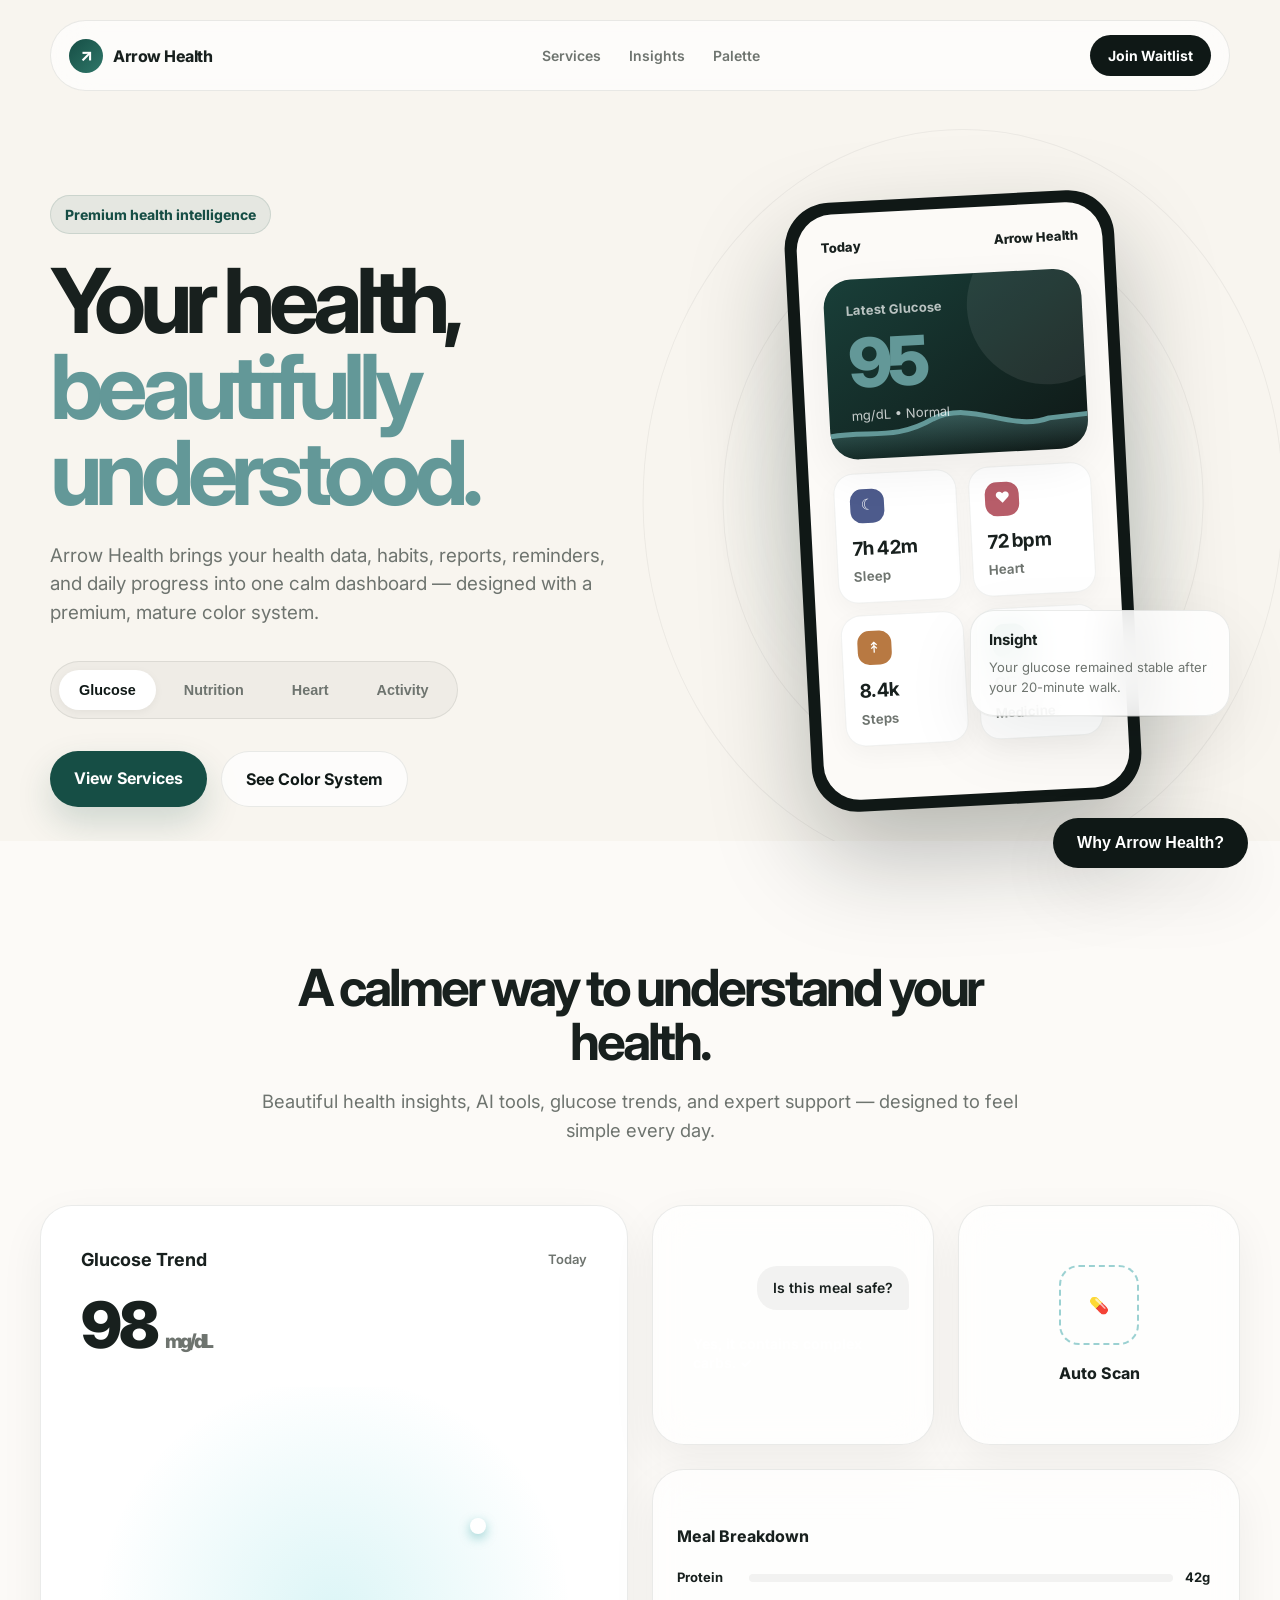
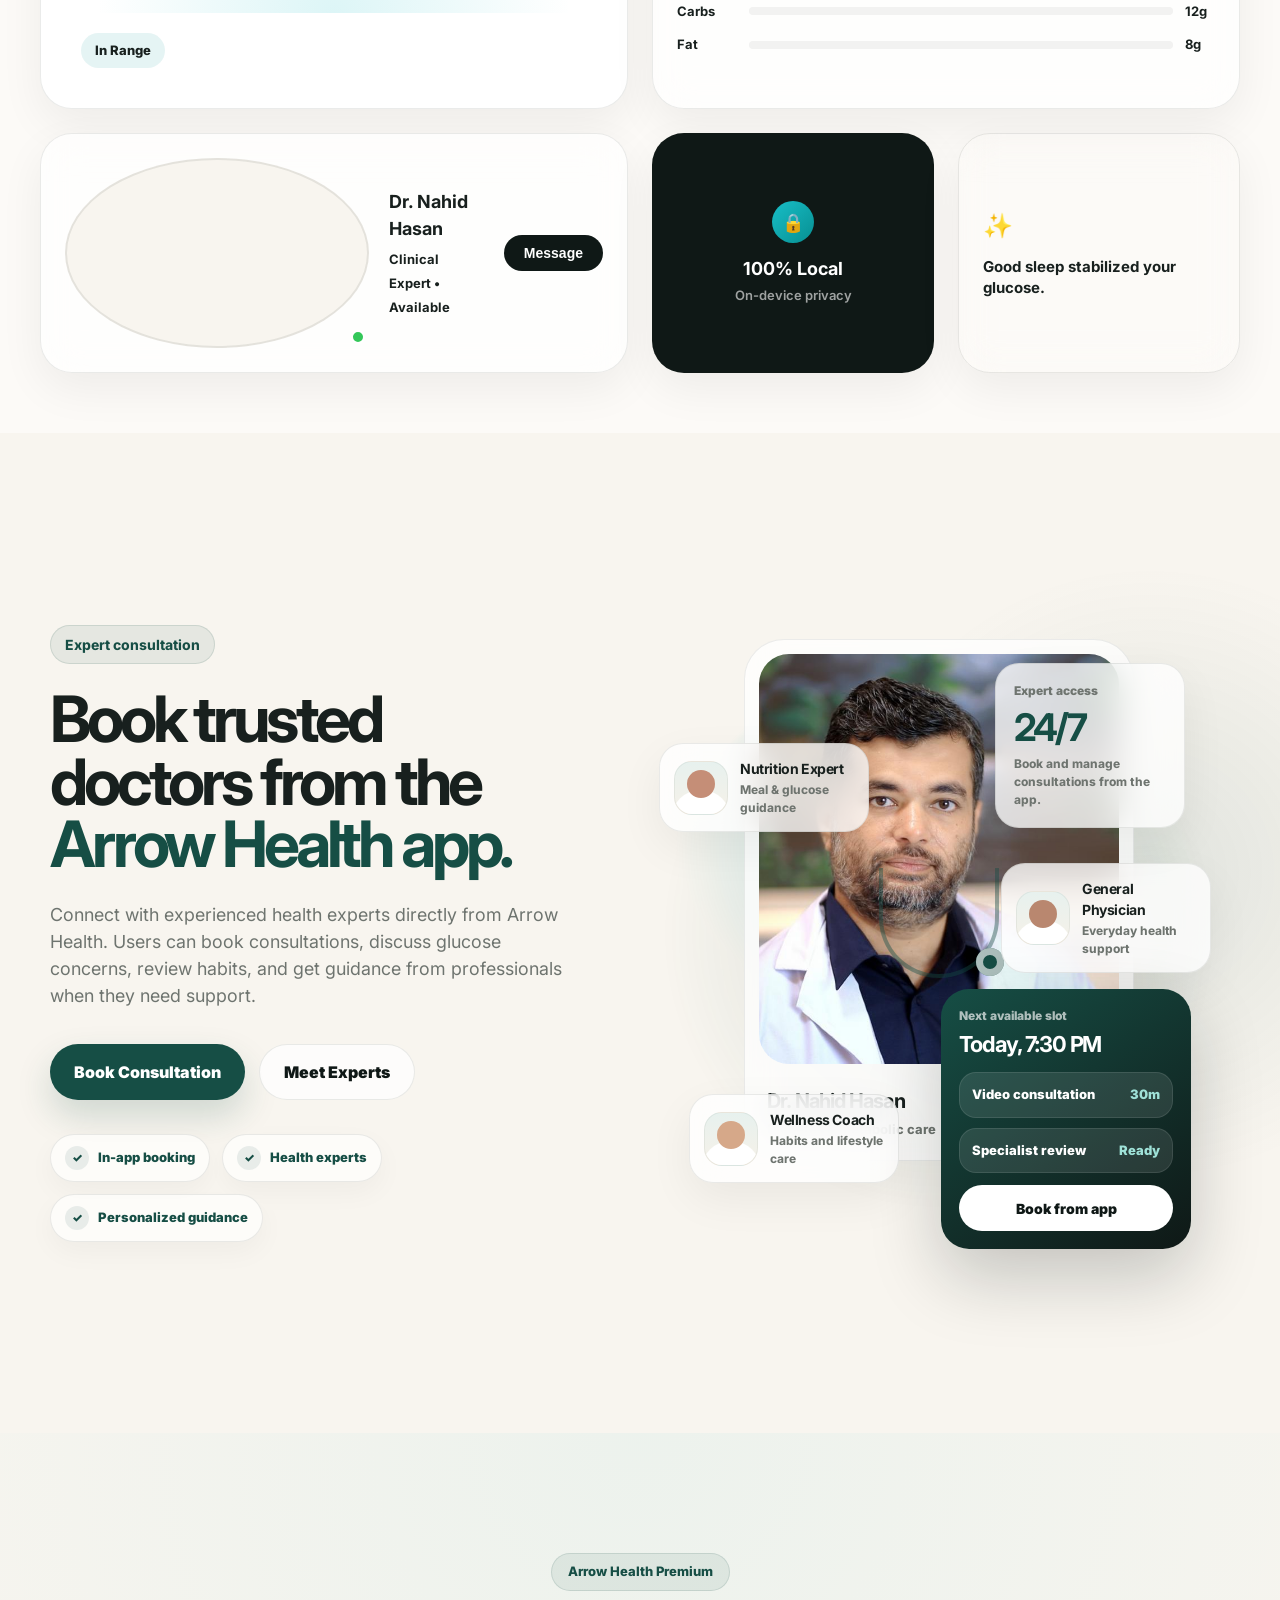
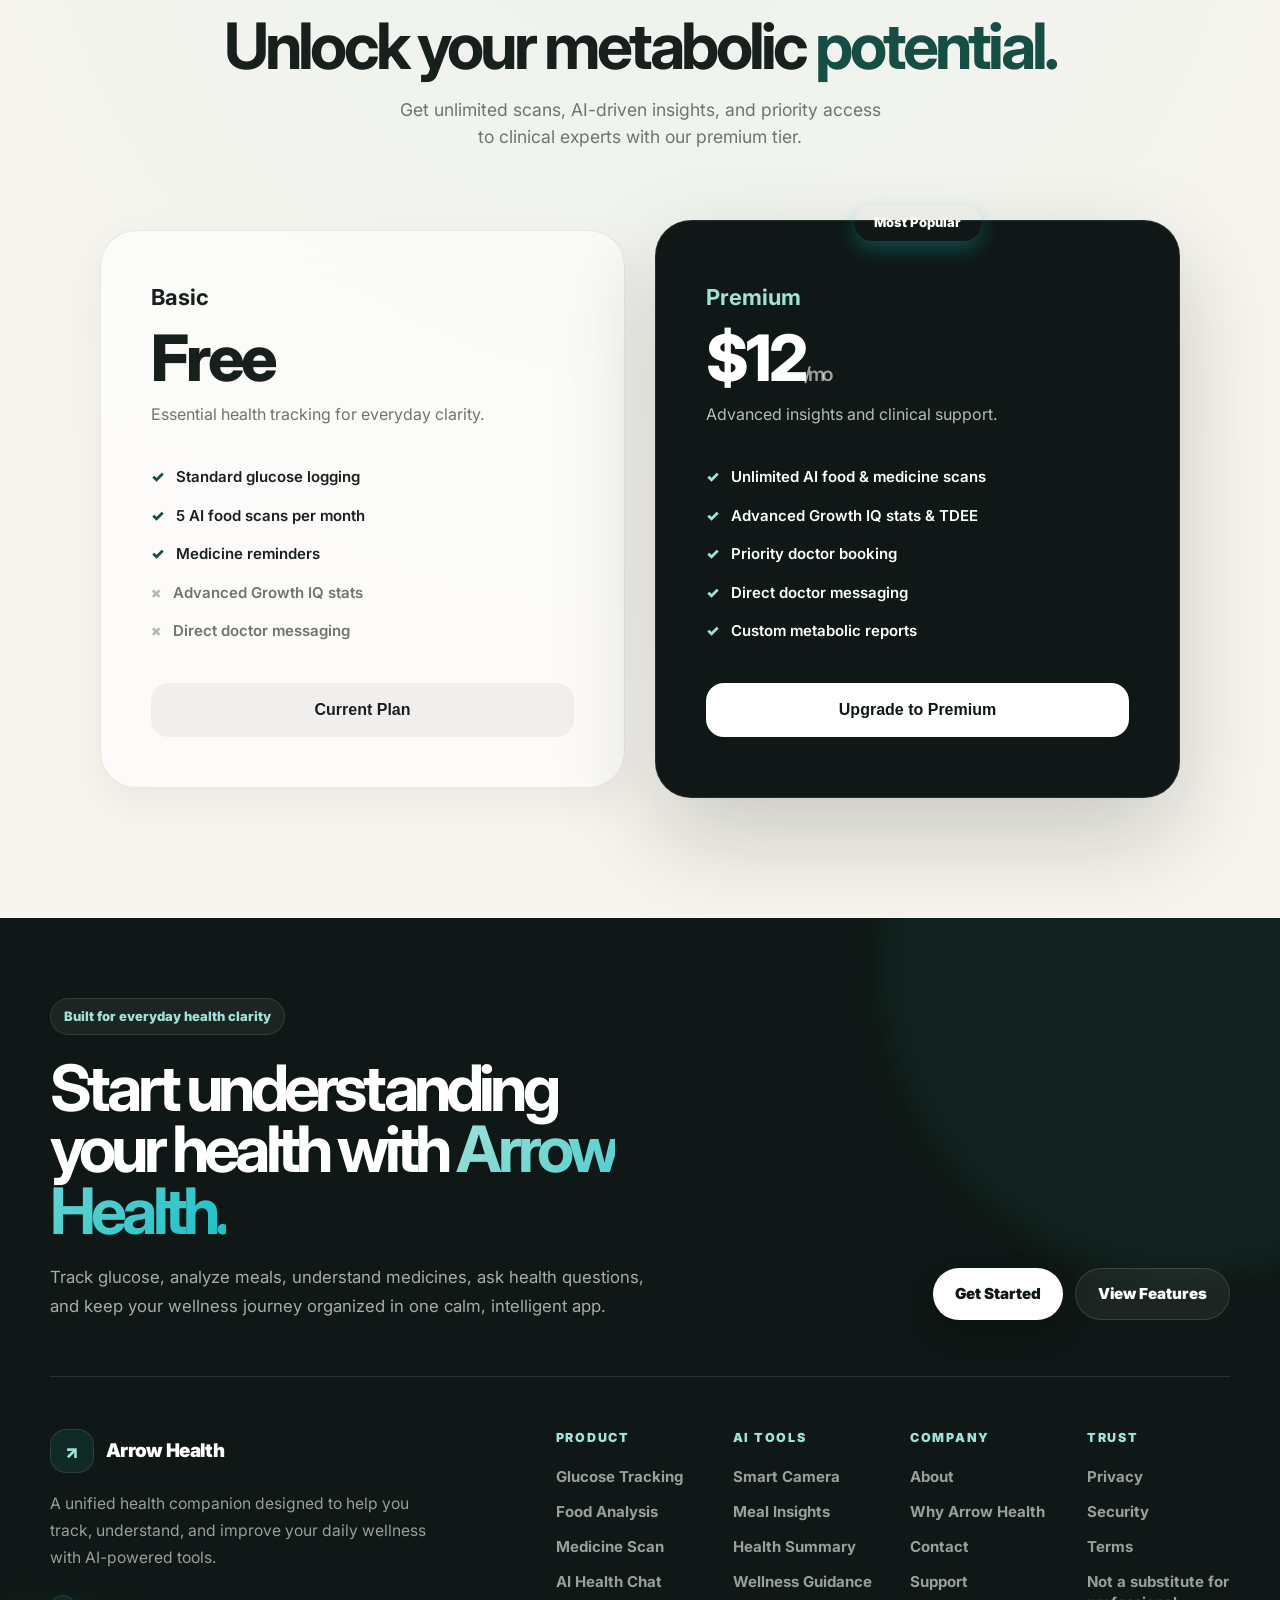
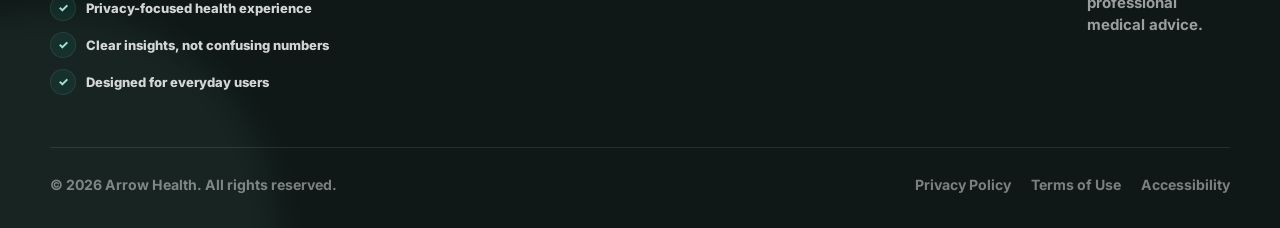
==== commit cc6c9057: "Implement beautiful Bento Box UI Showcase on homepage" ====
--- a/index.html
+++ b/index.html
@@ -120,46 +120,79 @@
     </div>
   </section>
 
-  <section class="section" id="services">
-    <div class="section-heading center">
-      <h2>Different services, soft premium accents.</h2>
-      <p>
-        Each health category has its own color, but the colors stay muted and controlled so the website feels mature,
-        not childish.
-      </p>
-    </div>
-
-    <div class="services-grid">
-      <article class="service-card">
-        <div class="service-icon heart">♥</div>
-        <h3>Heart & Vitals</h3>
-        <p>Muted rose tones for pulse, heart rate, blood pressure, and important body signals.</p>
-      </article>
-      <article class="service-card">
-        <div class="service-icon sleep">☾</div>
-        <h3>Sleep Tracking</h3>
-        <p>Deep indigo and midnight tones for rest, recovery, and sleep quality.</p>
-      </article>
-      <article class="service-card">
-        <div class="service-icon activity">↟</div>
-        <h3>Activity</h3>
-        <p>Warm amber and muted copper for steps, movement, energy, and goals.</p>
-      </article>
-      <article class="service-card">
-        <div class="service-icon nutrition">●</div>
-        <h3>Nutrition</h3>
-        <p>Sage and natural green accents for food, balance, and wellness habits.</p>
-      </article>
-      <article class="service-card">
-        <div class="service-icon hydration">≈</div>
-        <h3>Hydration</h3>
-        <p>Misty aqua and soft blue tones for water tracking and hydration goals.</p>
-      </article>
-      <article class="service-card">
-        <div class="service-icon mood">◐</div>
-        <h3>Mood & Wellness</h3>
-        <p>Dusty lavender and mauve accents for mood, stress, and mental wellness.</p>
-      </article>
+  <!-- Bento UI Showcase Section -->
+  <section class="bento-section" id="bento">
+    <div class="bento-container">
+      <div class="bento-header">
+        <h2>A calmer way to understand your health.</h2>
+        <p>Beautiful health insights, AI tools, glucose trends, and expert support — designed to feel simple every day.</p>
+      </div>
+
+      <div class="bento-grid">
+        <!-- 1. Glucose / Health Score (Large 2x2) -->
+        <div class="bento-card bento-glucose">
+          <div class="bento-card-header">
+            <h3>Glucose Trend</h3>
+            <span>Today</span>
+          </div>
+          <div class="bento-glucose-val">98 <span>mg/dL</span></div>
+          <div class="bento-glucose-chart">
+            <div class="chart-line"></div>
+            <div class="chart-point"></div>
+          </div>
+          <div class="bento-status">In Range</div>
+        </div>
+
+        <!-- 2. AI Chat (1x1) -->
+        <div class="bento-card bento-chat">
+          <div class="chat-bubble user">Is this meal safe?</div>
+          <div class="chat-bubble ai">Yes, it contains complex carbs. <span>✓</span></div>
+        </div>
+
+        <!-- 3. Medicine Scan (1x1) -->
+        <div class="bento-card bento-meds">
+          <div class="scan-reticle">
+            <div class="scan-line"></div>
+            <div class="service-icon nutrition" style="margin:0; background:none; color:var(--brand-primary)">💊</div>
+          </div>
+          <div class="bento-card-title">Auto Scan</div>
+        </div>
+
+        <!-- 4. Macros (2x1) -->
+        <div class="bento-card bento-macros">
+          <div class="bento-card-title">Meal Breakdown</div>
+          <div class="macro-bars">
+            <div class="macro-item"><span class="label">Protein</span><div class="bar-wrap"><div class="bar protein" style="width: 75%"></div></div><span class="val">42g</span></div>
+            <div class="macro-item"><span class="label">Carbs</span><div class="bar-wrap"><div class="bar carbs" style="width: 45%"></div></div><span class="val">12g</span></div>
+            <div class="macro-item"><span class="label">Fat</span><div class="bar-wrap"><div class="bar fat" style="width: 30%"></div></div><span class="val">8g</span></div>
+          </div>
+        </div>
+
+        <!-- 5. Expert Consult (2x1) -->
+        <div class="bento-card bento-expert">
+          <div class="expert-avatar">
+            <div class="status-dot"></div>
+          </div>
+          <div class="expert-info">
+            <strong>Dr. Nahid Hasan</strong>
+            <span>Clinical Expert • Available</span>
+          </div>
+          <button class="bento-btn">Message</button>
+        </div>
+
+        <!-- 6. Privacy Chip (1x1) -->
+        <div class="bento-card bento-privacy">
+          <div class="privacy-icon">🔒</div>
+          <strong>100% Local</strong>
+          <span>On-device privacy</span>
+        </div>
+
+        <!-- 7. Daily Insight (1x1) -->
+        <div class="bento-card bento-insight">
+          <div class="insight-icon">✨</div>
+          <p>Good sleep stabilized your glucose.</p>
+        </div>
+      </div>
     </div>
   </section>
 
--- a/style.css
+++ b/style.css
@@ -548,39 +548,240 @@
     font-size: 1.08rem;
 }
 
-.services-grid {
-    display: grid;
-    grid-template-columns: repeat(3, 1fr);
-    gap: 18px;
-}
-
-.service-card {
-    background: rgba(255, 255, 255, 0.68);
+/* ==========================================================================
+   BENTO UI SHOWCASE SECTION
+   ========================================================================== */
+.bento-section {
+    padding: 120px 20px 60px;
+    background: var(--bg-soft);
+    position: relative;
+    overflow: hidden;
+}
+
+.bento-container {
+    width: min(1200px, 100%);
+    margin: 0 auto;
+}
+
+.bento-header {
+    text-align: center;
+    max-width: 760px;
+    margin: 0 auto 60px;
+}
+
+.bento-header h2 {
+    font-size: clamp(2.4rem, 4vw, 3.8rem);
+    letter-spacing: -0.06em;
+    color: var(--text-main);
+    margin-bottom: 18px;
+    line-height: 1.05;
+}
+
+.bento-header p {
+    font-size: 1.15rem;
+    color: var(--text-muted);
+    line-height: 1.6;
+}
+
+.bento-grid {
+    display: grid;
+    grid-template-columns: repeat(4, 1fr);
+    grid-auto-rows: 240px;
+    gap: 24px;
+    grid-template-areas:
+        "glucose glucose chat meds"
+        "glucose glucose macros macros"
+        "expert expert privacy insight";
+}
+
+.bento-card {
+    background: rgba(255, 255, 255, 0.7);
     border: 1px solid var(--border-soft);
-    border-radius: var(--radius-md);
+    border-radius: 32px;
     padding: 24px;
-    box-shadow: 0 12px 35px rgba(15, 24, 22, 0.04);
-}
-
-.service-icon {
-    width: 46px;
-    height: 46px;
+    backdrop-filter: blur(20px);
+    box-shadow: var(--shadow-card);
+    display: flex;
+    flex-direction: column;
+    position: relative;
+    overflow: hidden;
+    transition: transform 0.4s cubic-bezier(0.16, 1, 0.3, 1), box-shadow 0.4s ease;
+}
+
+.bento-card:hover {
+    transform: translateY(-6px);
+    box-shadow: var(--shadow-strong);
+}
+
+.bento-glucose { grid-area: glucose; background: white; padding: 40px; }
+.bento-chat { grid-area: chat; justify-content: center; }
+.bento-meds { grid-area: meds; justify-content: center; align-items: center; text-align: center; }
+.bento-macros { grid-area: macros; justify-content: center; }
+.bento-expert { grid-area: expert; justify-content: center; }
+.bento-privacy { grid-area: privacy; justify-content: center; align-items: center; text-align: center; background: var(--brand-dark); color: white;}
+.bento-insight { grid-area: insight; justify-content: center; background: linear-gradient(135deg, var(--brand-soft), white); }
+
+/* Glucose Card UI */
+.bento-card-header {
+    display: flex;
+    justify-content: space-between;
+    align-items: center;
+    margin-bottom: 20px;
+}
+.bento-card-header h3 { font-size: 18px; font-weight: 700; color: var(--text-main); }
+.bento-card-header span { font-size: 13px; color: var(--text-muted); font-weight: 600; }
+.bento-glucose-val { font-size: 4rem; font-weight: 850; letter-spacing: -0.05em; line-height: 1; margin-bottom: 30px; color: var(--text-main); }
+.bento-glucose-val span { font-size: 1.2rem; color: var(--text-muted); }
+.bento-glucose-chart {
+    flex-grow: 1;
+    position: relative;
+    background: radial-gradient(circle at 50% 100%, rgba(24, 190, 199, 0.15), transparent 70%);
     border-radius: 16px;
+    margin-bottom: 20px;
+    overflow: hidden;
+}
+.chart-line {
+    position: absolute;
+    bottom: 20%;
+    left: 0;
+    width: 100%;
+    height: 40px;
+    border-top: 3px solid var(--brand-teal);
+    border-radius: 50% 50% 0 0;
+    transform: scaleX(1.2);
+}
+.chart-point {
+    position: absolute;
+    bottom: 35%;
+    right: 20%;
+    width: 16px;
+    height: 16px;
+    background: white;
+    border: 4px solid var(--brand-teal);
+    border-radius: 50%;
+    box-shadow: 0 4px 12px rgba(7, 143, 146, 0.4);
+}
+.bento-status {
+    display: inline-flex;
+    align-items: center;
+    padding: 8px 14px;
+    background: rgba(7, 143, 146, 0.1);
+    color: var(--brand-teal);
+    border-radius: 999px;
+    font-size: 13px;
+    font-weight: 800;
+    align-self: flex-start;
+}
+
+/* Chat UI */
+.chat-bubble {
+    padding: 12px 16px;
+    border-radius: 20px;
+    font-size: 14px;
+    font-weight: 600;
+    line-height: 1.4;
+    max-width: 90%;
+}
+.chat-bubble.user {
+    background: rgba(24, 32, 30, 0.05);
+    color: var(--text-main);
+    align-self: flex-end;
+    border-bottom-right-radius: 4px;
+    margin-bottom: 12px;
+}
+.chat-bubble.ai {
+    background: var(--brand-teal);
+    color: white;
+    align-self: flex-start;
+    border-bottom-left-radius: 4px;
+}
+
+/* Meds UI */
+.scan-reticle {
+    width: 80px;
+    height: 80px;
+    border: 2px dashed rgba(7, 143, 146, 0.4);
+    border-radius: 20px;
     display: grid;
     place-items: center;
-    color: white;
-    margin-bottom: 18px;
-}
-
-.service-card h3 {
-    font-size: 1.15rem;
-    margin-bottom: 8px;
-    letter-spacing: -0.025em;
-}
-
-.service-card p {
-    color: var(--text-muted);
-    font-size: 0.95rem;
+    margin: 0 auto 16px;
+    position: relative;
+}
+.scan-line {
+    position: absolute;
+    width: 100%;
+    height: 2px;
+    background: var(--brand-teal);
+    top: 50%;
+    box-shadow: 0 0 10px var(--brand-teal);
+    animation: scanAnim 2s infinite linear alternate;
+}
+@keyframes scanAnim {
+    0% { top: 10%; }
+    100% { top: 90%; }
+}
+.bento-card-title {
+    font-size: 16px;
+    font-weight: 750;
+    color: var(--text-main);
+}
+
+/* Macros UI */
+.bento-macros .bento-card-title { margin-bottom: 20px; }
+.macro-bars { display: flex; flex-direction: column; gap: 14px; }
+.macro-item { display: grid; grid-template-columns: 60px 1fr 30px; gap: 12px; align-items: center; font-size: 13px; font-weight: 700; color: var(--text-main); }
+.bar-wrap { height: 8px; background: rgba(24, 32, 30, 0.05); border-radius: 999px; overflow: hidden; }
+.bar { height: 100%; border-radius: 999px; }
+.bar.protein { background: var(--soft-blue); }
+.bar.carbs { background: var(--warm-gold); }
+.bar.fat { background: var(--soft-rose); }
+
+/* Expert UI */
+.bento-expert { flex-direction: row; align-items: center; gap: 20px; }
+.expert-avatar { position: relative; width: 64px; height: 64px; border-radius: 50%; background: var(--bg-main); border: 2px solid var(--border-soft); }
+.status-dot { position: absolute; bottom: 2px; right: 2px; width: 14px; height: 14px; background: #34C759; border: 2px solid white; border-radius: 50%; }
+.expert-info { flex-grow: 1; }
+.expert-info strong { display: block; font-size: 18px; margin-bottom: 4px; color: var(--text-main); }
+.expert-info span { font-size: 13px; color: var(--brand-teal); font-weight: 700; }
+.bento-btn { padding: 10px 20px; background: var(--brand-dark); color: white; border: none; border-radius: 999px; font-weight: 700; font-size: 14px; cursor: pointer; transition: 0.2s ease;}
+.bento-btn:hover { background: var(--brand-primary); transform: translateY(-2px); }
+
+/* Privacy UI */
+.privacy-icon { font-size: 32px; margin-bottom: 12px; }
+.bento-privacy strong { font-size: 18px; margin-bottom: 4px; color: white; display: block; }
+.bento-privacy span { font-size: 13px; color: rgba(255, 255, 255, 0.6); font-weight: 600; }
+
+/* Insight UI */
+.insight-icon { font-size: 24px; margin-bottom: 12px; }
+.bento-insight p { font-size: 15px; font-weight: 700; color: var(--text-main); line-height: 1.4; }
+
+@media (max-width: 1024px) {
+    .bento-grid {
+        grid-template-columns: repeat(2, 1fr);
+        grid-auto-rows: minmax(220px, auto);
+        grid-template-areas:
+            "glucose glucose"
+            "glucose glucose"
+            "chat meds"
+            "macros macros"
+            "expert expert"
+            "privacy insight";
+    }
+}
+@media (max-width: 600px) {
+    .bento-grid {
+        grid-template-columns: 1fr;
+        grid-template-areas:
+            "glucose"
+            "glucose"
+            "chat"
+            "meds"
+            "macros"
+            "expert"
+            "privacy"
+            "insight";
+    }
+    .bento-expert { flex-direction: column; text-align: center; }
 }
 
 /* ==========================================================================
@@ -847,28 +1048,12 @@
         justify-content: center;
     }
 
-    .services-grid {
-        grid-template-columns: 1fr 1fr;
-    }
-
-    .premium-panel {
-        grid-template-columns: 1fr;
-        padding: 34px;
-    }
-
-    .palette-preview {
-        grid-template-columns: repeat(2, 1fr);
-    }
-
     .floating-insight {
         display: none;
     }
 }
 
 @media (max-width: 560px) {
-    .services-grid {
-        grid-template-columns: 1fr;
-    }
 
     .phone {
         width: 300px;
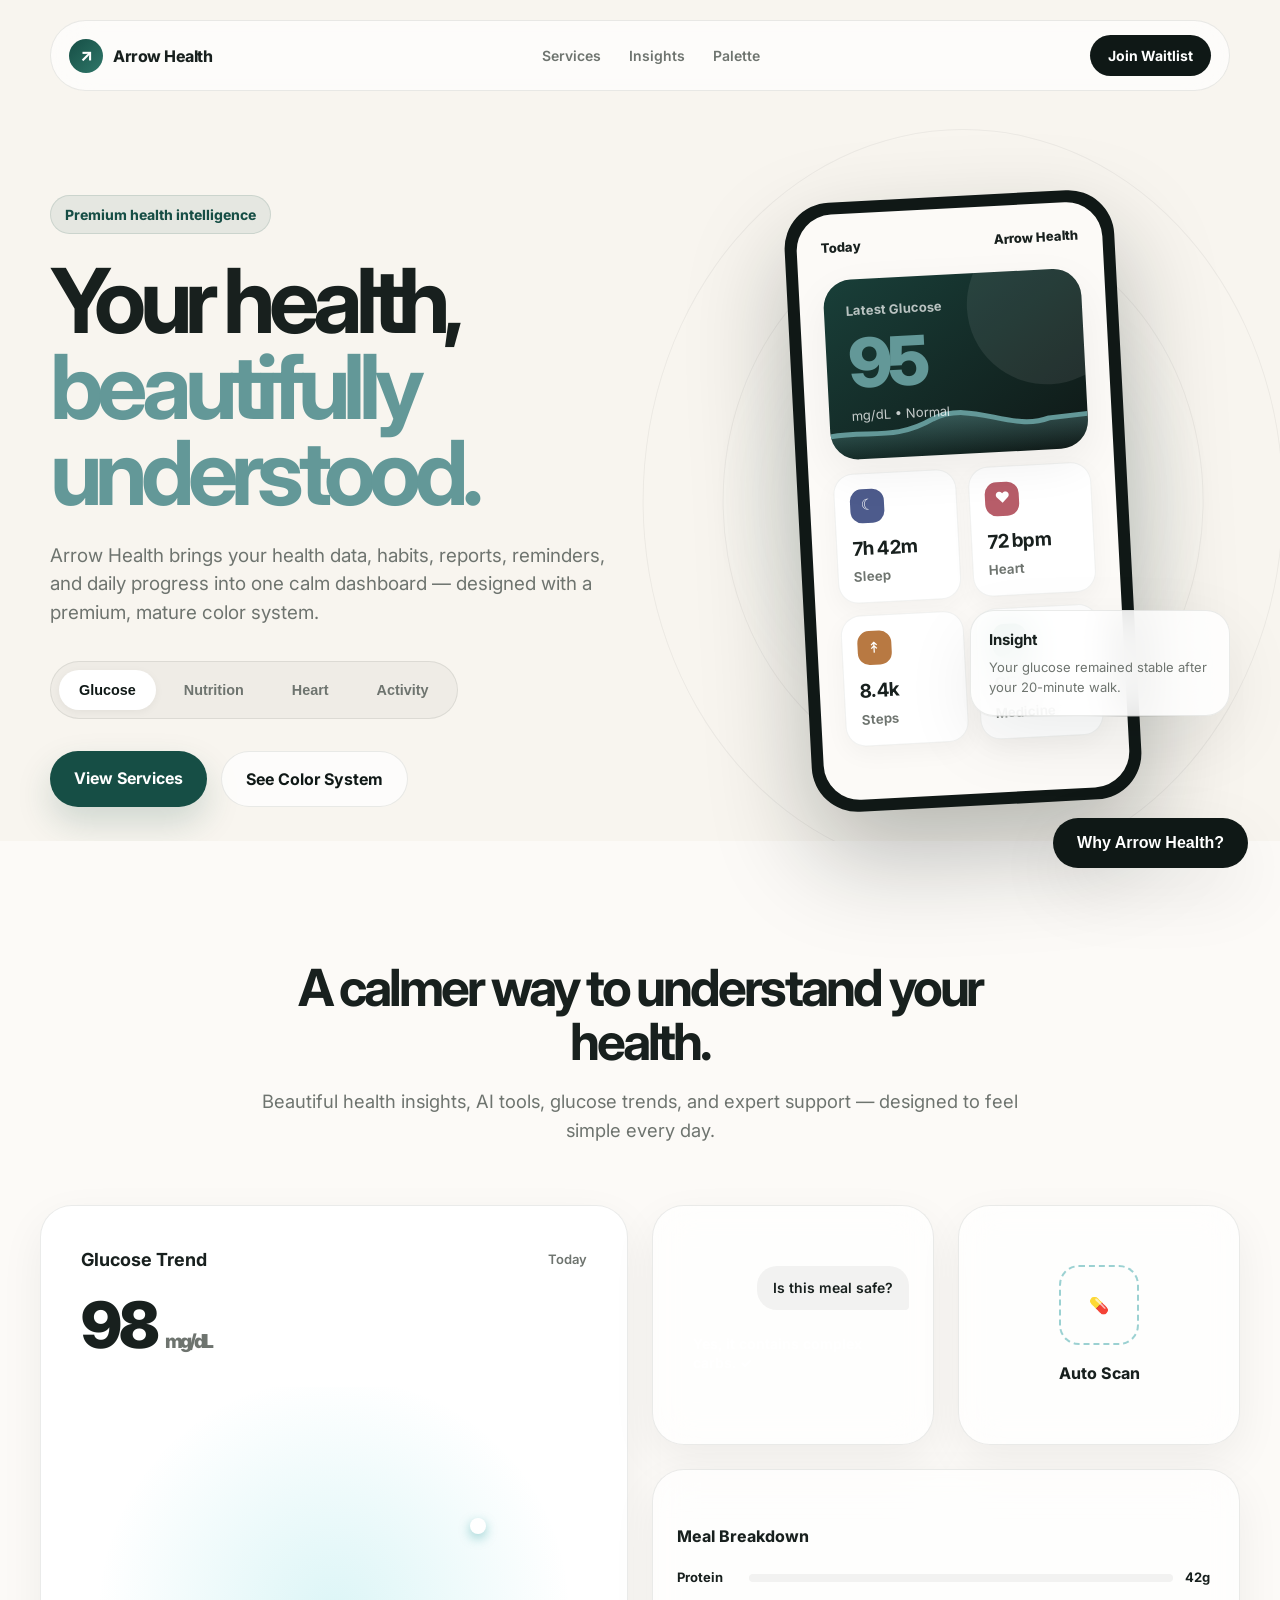
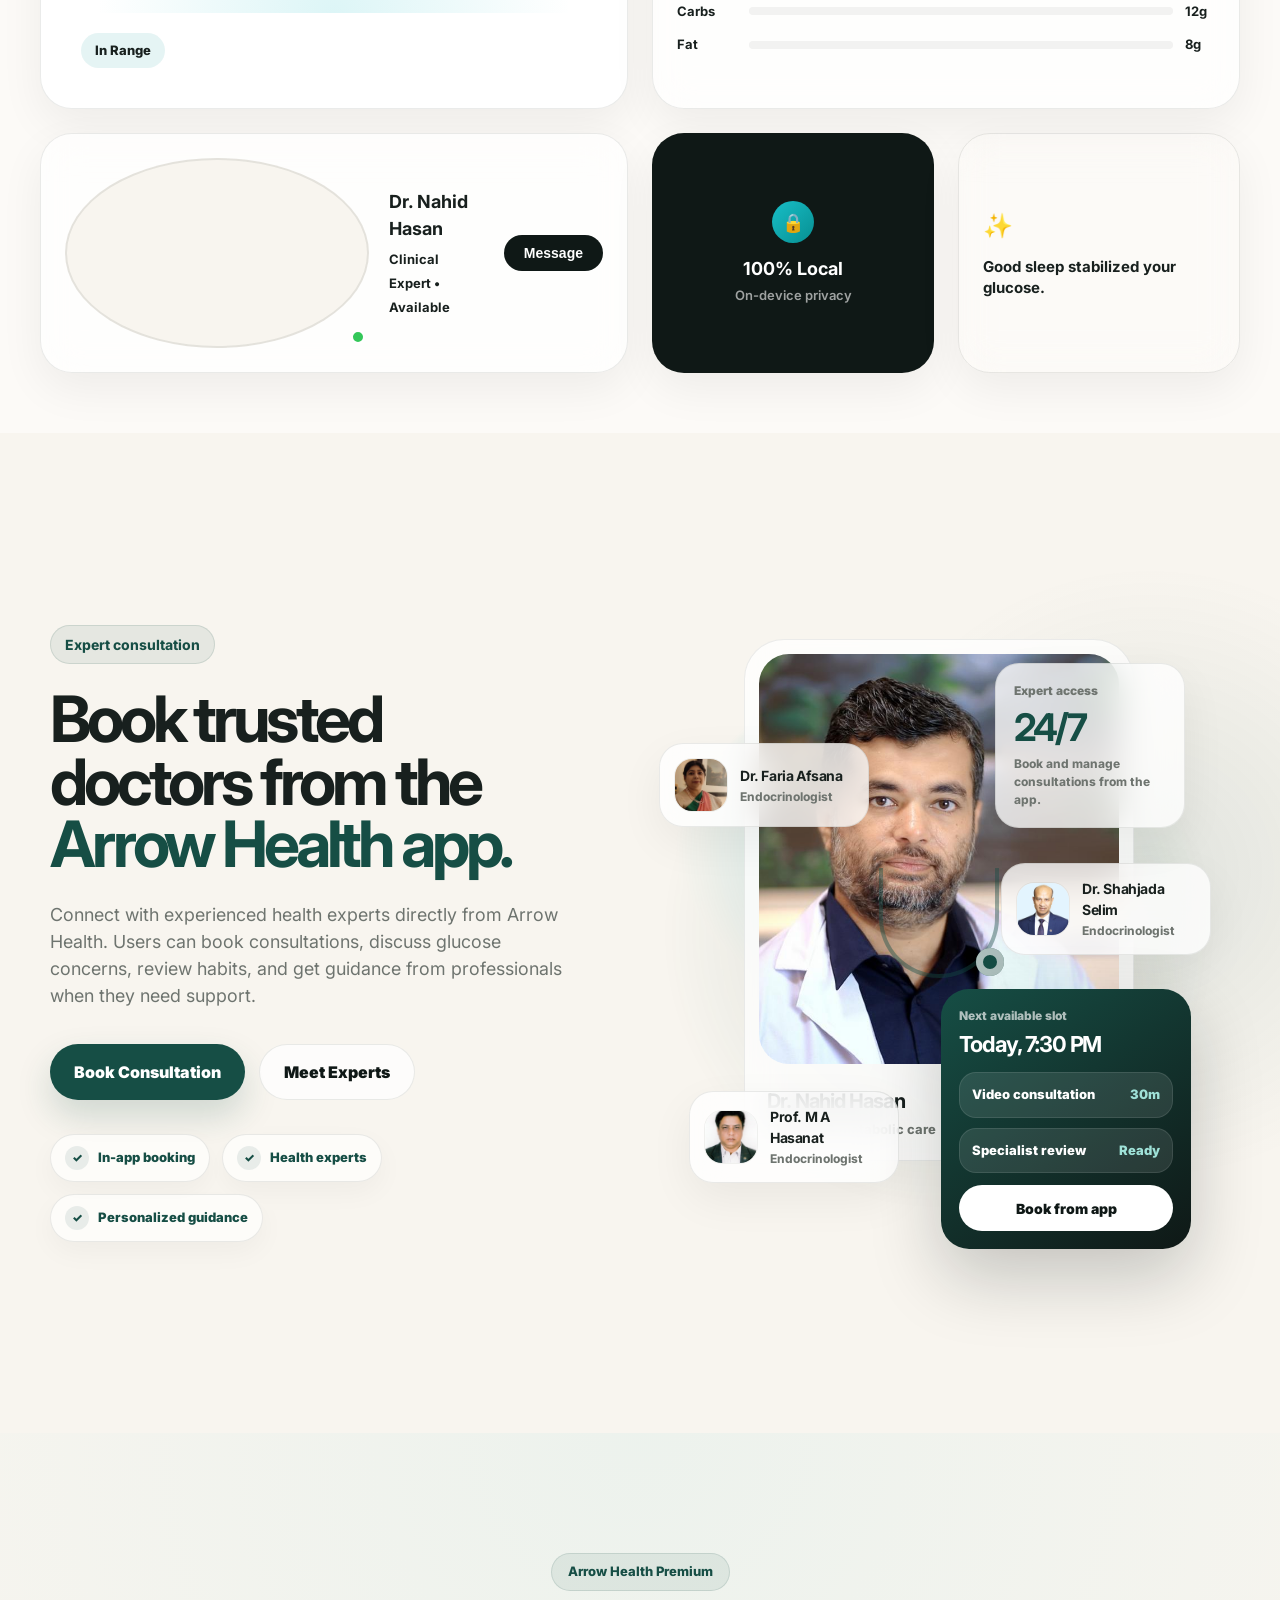
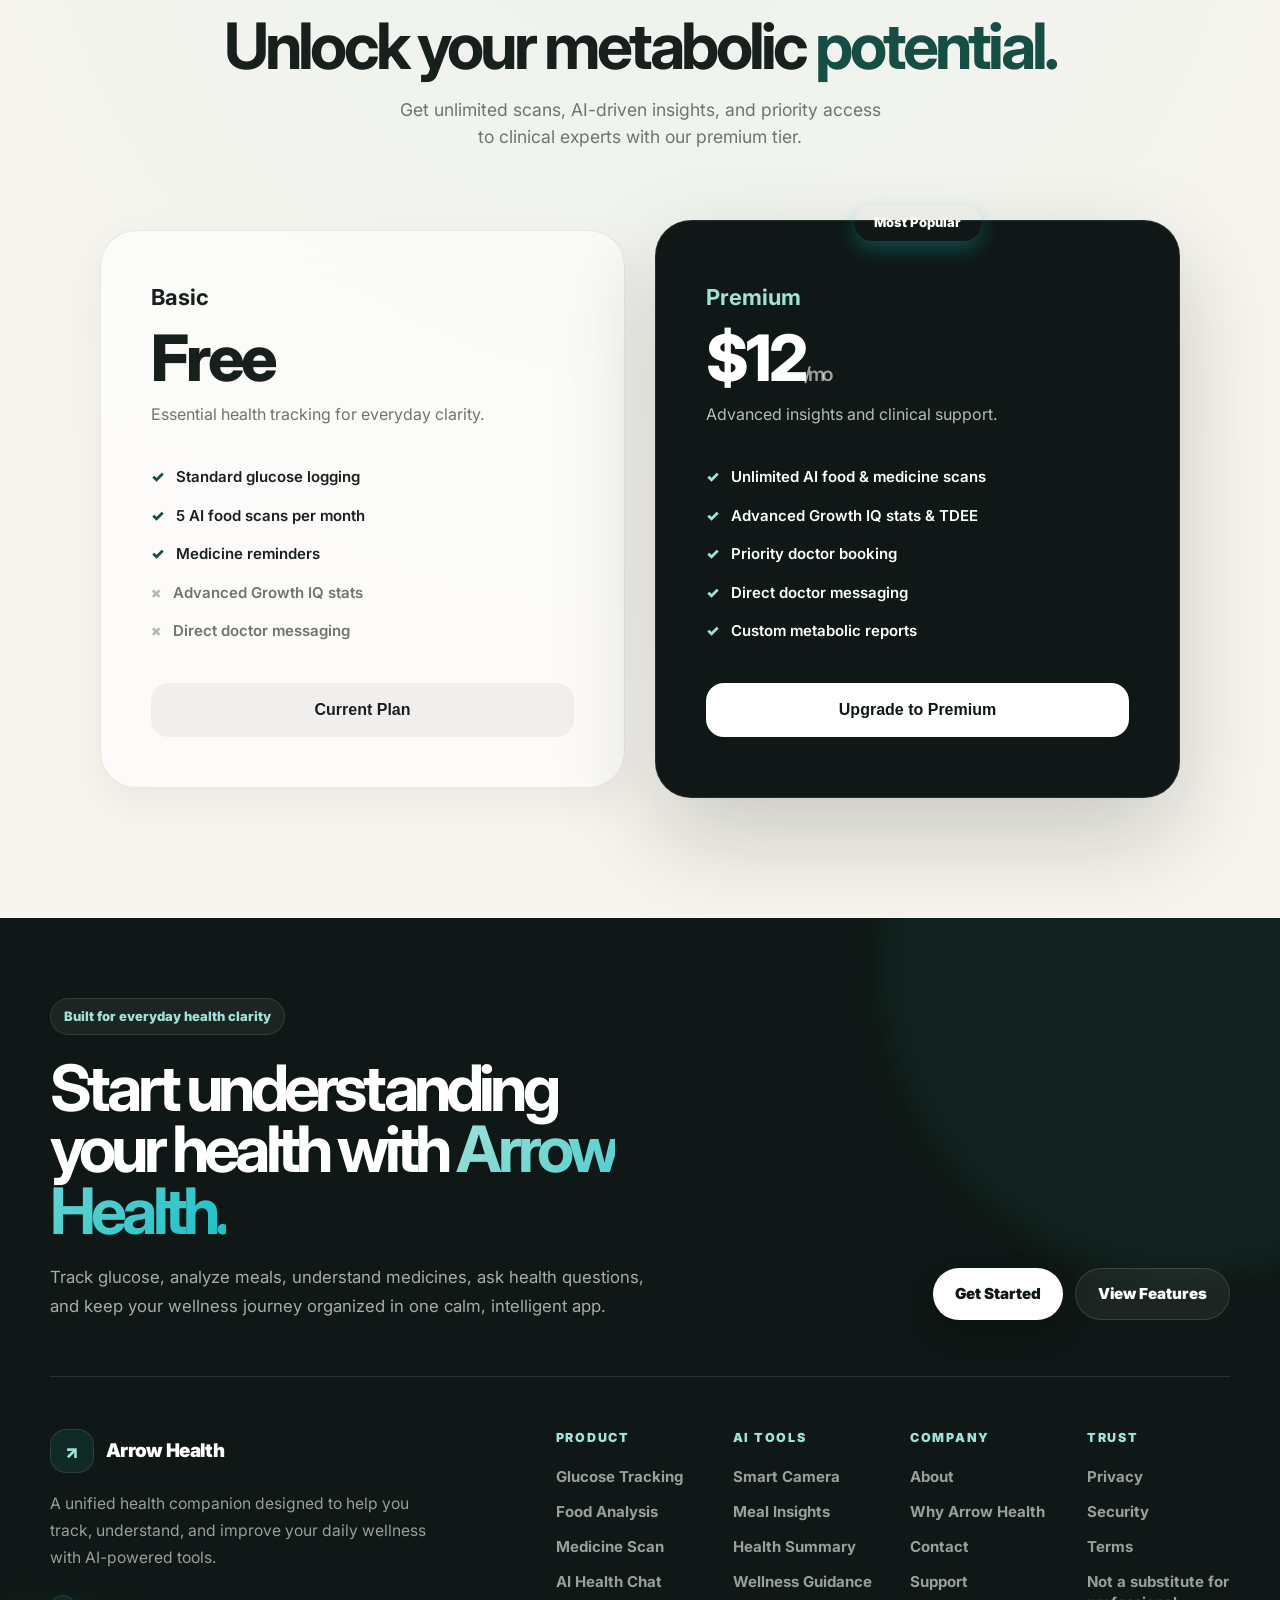
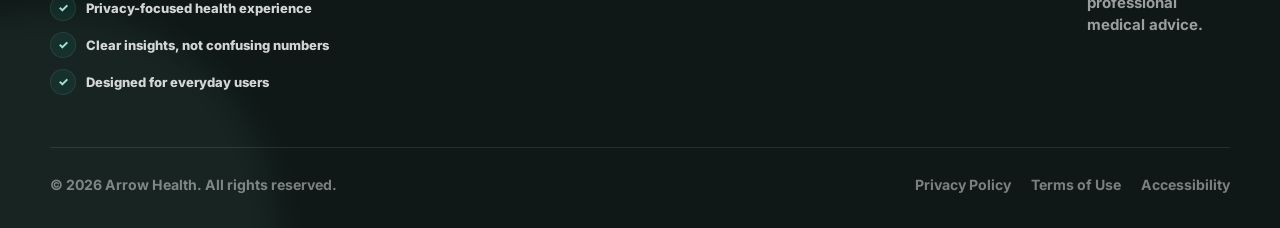
==== commit 50338149: "Added the expertise section" ====
--- a/index.html
+++ b/index.html
@@ -125,7 +125,8 @@
     <div class="bento-container">
       <div class="bento-header">
         <h2>A calmer way to understand your health.</h2>
-        <p>Beautiful health insights, AI tools, glucose trends, and expert support — designed to feel simple every day.</p>
+        <p>Beautiful health insights, AI tools, glucose trends, and expert support — designed to feel simple every day.
+        </p>
       </div>
 
       <div class="bento-grid">
@@ -162,9 +163,21 @@
         <div class="bento-card bento-macros">
           <div class="bento-card-title">Meal Breakdown</div>
           <div class="macro-bars">
-            <div class="macro-item"><span class="label">Protein</span><div class="bar-wrap"><div class="bar protein" style="width: 75%"></div></div><span class="val">42g</span></div>
-            <div class="macro-item"><span class="label">Carbs</span><div class="bar-wrap"><div class="bar carbs" style="width: 45%"></div></div><span class="val">12g</span></div>
-            <div class="macro-item"><span class="label">Fat</span><div class="bar-wrap"><div class="bar fat" style="width: 30%"></div></div><span class="val">8g</span></div>
+            <div class="macro-item"><span class="label">Protein</span>
+              <div class="bar-wrap">
+                <div class="bar protein" style="width: 75%"></div>
+              </div><span class="val">42g</span>
+            </div>
+            <div class="macro-item"><span class="label">Carbs</span>
+              <div class="bar-wrap">
+                <div class="bar carbs" style="width: 45%"></div>
+              </div><span class="val">12g</span>
+            </div>
+            <div class="macro-item"><span class="label">Fat</span>
+              <div class="bar-wrap">
+                <div class="bar fat" style="width: 30%"></div>
+              </div><span class="val">8g</span>
+            </div>
           </div>
         </div>
 
@@ -244,26 +257,26 @@
         </div>
 
         <div class="mini-doctor-card card-one">
-          <div class="avatar nutrition"></div>
+          <img src="assets/Directory of Endrocrinologists in Bangladesh/Dr. Faria Afsana/Faria-Afsana.webp" class="real-avatar" alt="Dr. Faria Afsana">
           <div>
-            <strong>Nutrition Expert</strong>
-            <span>Meal & glucose guidance</span>
+            <strong>Dr. Faria Afsana</strong>
+            <span>Endocrinologist</span>
           </div>
         </div>
 
         <div class="mini-doctor-card card-two">
-          <div class="avatar physician"></div>
+          <img src="assets/Directory of Endrocrinologists in Bangladesh/Dr. Shahjada Selim/Shahjada-Selim.webp" class="real-avatar" alt="Dr. Shahjada Selim">
           <div>
-            <strong>General Physician</strong>
-            <span>Everyday health support</span>
+            <strong>Dr. Shahjada Selim</strong>
+            <span>Endocrinologist</span>
           </div>
         </div>
 
         <div class="mini-doctor-card card-three">
-          <div class="avatar care"></div>
+          <img src="assets/Directory of Endrocrinologists in Bangladesh/Professor Dr. M A Hasanat/10064.jpg" class="real-avatar" alt="Prof. Dr. M A Hasanat">
           <div>
-            <strong>Wellness Coach</strong>
-            <span>Habits and lifestyle care</span>
+            <strong>Prof. M A Hasanat</strong>
+            <span>Endocrinologist</span>
           </div>
         </div>
 
@@ -1180,95 +1193,573 @@
       <div class="experts-hero-bg">
         <div class="experts-hero">
           <h1>Experienced minds guiding your <span>wellness.</span></h1>
-          <p>Book consultations directly from the Arrow Health app to review your glucose readings, habits, and get expert guidance whenever you need support.</p>
+          <p>Book consultations directly from the Arrow Health app to review your glucose readings, habits, and get
+            expert guidance whenever you need support.</p>
         </div>
       </div>
 
       <div class="experts-grid-section">
         <div class="experts-grid">
-          <!-- Expert 1 -->
-          <div class="expert-card">
-            <div class="expert-status available">✓ Available Today</div>
-            <div class="expert-avatar-wrap">
-              <div class="expert-avatar" style="background-image: url('./assets/nahid.jpeg');"></div>
-            </div>
+
+          <!-- Dr. Nahid Hasan -->
+          <div class="expert-card">
+            <div class="expert-status available">✓ Available Today</div>
+            <div class="expert-avatar-wrap"><div class="expert-avatar" style="background-image: url('./assets/nahid.jpeg');"></div></div>
             <div class="expert-info-block">
               <span class="expert-tag specialty-diabetes">Diabetes Care</span>
               <h3>Dr. Nahid Hasan</h3>
               <span class="expert-credentials">MD, Board Certified Endocrinologist</span>
               <p>Specialist in metabolic health, glucose trend analysis, and custom care plans to balance blood sugars.</p>
-              <div class="expert-action-row">
-                <div class="expert-meta">
-                  <small>Duration</small>
-                  <strong>30 Min</strong>
-                </div>
-                <button class="expert-book-btn">Book Consultation</button>
-              </div>
-            </div>
-          </div>
-
-          <!-- Expert 2 -->
-          <div class="expert-card">
-            <div class="expert-status available">✓ Available Today</div>
-            <div class="expert-avatar-wrap">
-              <div class="expert-avatar" style="background-image: url('./assets/nahid.jpeg');"></div>
-            </div>
-            <div class="expert-info-block">
-              <span class="expert-tag specialty-nutrition">Nutrition & Dietetics</span>
-              <h3>Dr. Ayesha Rahman</h3>
-              <span class="expert-credentials">PhD, RD, Clinical Nutritionist</span>
-              <p>Expert in personalized nutrition response, meal composition tracking, and carbohydrate management.</p>
-              <div class="expert-action-row">
-                <div class="expert-meta">
-                  <small>Duration</small>
-                  <strong>45 Min</strong>
-                </div>
-                <button class="expert-book-btn">Book Consultation</button>
-              </div>
-            </div>
-          </div>
-
-          <!-- Expert 3 -->
+              <div class="expert-action-row"><div class="expert-meta"><small>Duration</small><strong>30 Min</strong></div><button class="expert-book-btn">Book Consultation</button></div>
+            </div>
+          </div>
+
+          <!-- Assoc. Prof. Dr. D. A. Rashid -->
+          <div class="expert-card">
+            <div class="expert-status available">✓ Available Today</div>
+            <div class="expert-avatar-wrap"><div class="expert-avatar" style="background-image: url('./assets/Directory of Endrocrinologists in Bangladesh/Assoc. Prof. Dr. D. A. Rashid/assoc-prof-dr-d-a-rashid.jpg');"></div></div>
+            <div class="expert-info-block">
+              <span class="expert-tag specialty-physician">Hormone Therapy</span>
+              <h3>Assoc. Prof. Dr. D. A. Rashid</h3>
+              <span class="expert-credentials">Associate Professor, Endocrinology</span>
+              <p>Specialist in endocrinology, diabetes care, and metabolic health management.</p>
+              <div class="expert-action-row"><div class="expert-meta"><small>Duration</small><strong>30 Min</strong></div><button class="expert-book-btn">Book Consultation</button></div>
+            </div>
+          </div>
+
+          <!-- Dr. Abul Bashar Mohammad Kamrul Hasan -->
           <div class="expert-card">
             <div class="expert-status secondary">Next slot: Tomorrow</div>
-            <div class="expert-avatar-wrap">
-              <div class="expert-avatar" style="background-image: url('./assets/nahid.jpeg');"></div>
-            </div>
-            <div class="expert-info-block">
-              <span class="expert-tag specialty-physician">Preventive Medicine</span>
-              <h3>Dr. Sarah Jenkins</h3>
-              <span class="expert-credentials">MD, MPH, General Physician</span>
-              <p>Focuses on heart health, blood pressure tracking, sleep hygiene, and comprehensive wellness diagnostics.</p>
-              <div class="expert-action-row">
-                <div class="expert-meta">
-                  <small>Duration</small>
-                  <strong>30 Min</strong>
-                </div>
-                <button class="expert-book-btn">Book Consultation</button>
-              </div>
-            </div>
-          </div>
-
-          <!-- Expert 4 -->
-          <div class="expert-card">
-            <div class="expert-status available">✓ Available Today</div>
-            <div class="expert-avatar-wrap">
-              <div class="expert-avatar" style="background-image: url('./assets/nahid.jpeg');"></div>
-            </div>
-            <div class="expert-info-block">
-              <span class="expert-tag specialty-coach">Behavioral Health</span>
-              <h3>Coach Marcus Sterling</h3>
-              <span class="expert-credentials">MS, NBC-HWC, Wellness Coach</span>
-              <p>Specializes in sustainable lifestyle changes, habit development, routine structure, and stress reduction.</p>
-              <div class="expert-action-row">
-                <div class="expert-meta">
-                  <small>Duration</small>
-                  <strong>50 Min</strong>
-                </div>
-                <button class="expert-book-btn">Book Consultation</button>
-              </div>
-            </div>
-          </div>
+            <div class="expert-avatar-wrap"><div class="expert-avatar" style="background-image: url('./assets/Directory of Endrocrinologists in Bangladesh/Dr. Abul Bashar Mohammad Kamrul Hasan/01711103905.png');"></div></div>
+            <div class="expert-info-block">
+              <span class="expert-tag specialty-diabetes">Endocrinology</span>
+              <h3>Dr. Abul Bashar M. Kamrul Hasan</h3>
+              <span class="expert-credentials">Endocrinologist</span>
+              <p>Specialist in endocrinology, diabetes care, and metabolic health management.</p>
+              <div class="expert-action-row"><div class="expert-meta"><small>Duration</small><strong>45 Min</strong></div><button class="expert-book-btn">Book Consultation</button></div>
+            </div>
+          </div>
+
+          <!-- Dr. Afsar Ahammed -->
+          <div class="expert-card">
+            <div class="expert-status available">✓ Available Today</div>
+            <div class="expert-avatar-wrap"><div class="expert-avatar" style="background-image: url('./assets/Directory of Endrocrinologists in Bangladesh/Dr. Afsar Ahammed/20250614175556-378503012-476573066.png');"></div></div>
+            <div class="expert-info-block">
+              <span class="expert-tag specialty-diabetes">Endocrinology</span>
+              <h3>Dr. Afsar Ahammed</h3>
+              <span class="expert-credentials">Endocrinologist</span>
+              <p>Specialist in endocrinology, diabetes care, and metabolic health management.</p>
+              <div class="expert-action-row"><div class="expert-meta"><small>Duration</small><strong>30 Min</strong></div><button class="expert-book-btn">Book Consultation</button></div>
+            </div>
+          </div>
+
+          <!-- Dr. Ahmed Salam Mir -->
+          <div class="expert-card">
+            <div class="expert-status secondary">Next slot: Tomorrow</div>
+            <div class="expert-avatar-wrap"><div class="expert-avatar" style="background-image: url('./assets/Directory of Endrocrinologists in Bangladesh/Dr. Ahmed Salam Mir/Ahmed-Mir-2.webp');"></div></div>
+            <div class="expert-info-block">
+              <span class="expert-tag specialty-diabetes">Endocrinology</span>
+              <h3>Dr. Ahmed Salam Mir</h3>
+              <span class="expert-credentials">Endocrinologist</span>
+              <p>Specialist in endocrinology, diabetes care, and metabolic health management.</p>
+              <div class="expert-action-row"><div class="expert-meta"><small>Duration</small><strong>30 Min</strong></div><button class="expert-book-btn">Book Consultation</button></div>
+            </div>
+          </div>
+
+          <!-- Dr. Farhana Akter -->
+          <div class="expert-card">
+            <div class="expert-status available">✓ Available Today</div>
+            <div class="expert-avatar-wrap"><div class="expert-avatar" style="background-image: url('./assets/Directory of Endrocrinologists in Bangladesh/Dr. Farhana Akter/1602923797.Teacher-Dr.FarhanaAkter.png');"></div></div>
+            <div class="expert-info-block">
+              <span class="expert-tag specialty-diabetes">Endocrinology</span>
+              <h3>Dr. Farhana Akter</h3>
+              <span class="expert-credentials">Endocrinologist</span>
+              <p>Specialist in endocrinology, diabetes care, and metabolic health management.</p>
+              <div class="expert-action-row"><div class="expert-meta"><small>Duration</small><strong>45 Min</strong></div><button class="expert-book-btn">Book Consultation</button></div>
+            </div>
+          </div>
+
+          <!-- Dr. Faria Afsana -->
+          <div class="expert-card">
+            <div class="expert-status available">✓ Available Today</div>
+            <div class="expert-avatar-wrap"><div class="expert-avatar" style="background-image: url('./assets/Directory of Endrocrinologists in Bangladesh/Dr. Faria Afsana/Faria-Afsana.webp');"></div></div>
+            <div class="expert-info-block">
+              <span class="expert-tag specialty-diabetes">Endocrinology</span>
+              <h3>Dr. Faria Afsana</h3>
+              <span class="expert-credentials">Endocrinologist</span>
+              <p>Expert in personalized metabolic response, complex carbohydrate management, and diabetes care.</p>
+              <div class="expert-action-row"><div class="expert-meta"><small>Duration</small><strong>45 Min</strong></div><button class="expert-book-btn">Book Consultation</button></div>
+            </div>
+          </div>
+
+          <!-- Dr. M K Azad -->
+          <div class="expert-card">
+            <div class="expert-status secondary">Next slot: Tomorrow</div>
+            <div class="expert-avatar-wrap"><div class="expert-avatar" style="background-image: url('./assets/Directory of Endrocrinologists in Bangladesh/Dr. M K Azad (Dr. Mahmudul Hossain)/Dr.-M-K-Azad-endocrinologist-in-dhaka.webp');"></div></div>
+            <div class="expert-info-block">
+              <span class="expert-tag specialty-diabetes">Endocrinology</span>
+              <h3>Dr. M K Azad</h3>
+              <span class="expert-credentials">Endocrinologist</span>
+              <p>Specialist in endocrinology, diabetes care, and metabolic health management.</p>
+              <div class="expert-action-row"><div class="expert-meta"><small>Duration</small><strong>30 Min</strong></div><button class="expert-book-btn">Book Consultation</button></div>
+            </div>
+          </div>
+
+          <!-- Dr. M Saifuddin -->
+          <div class="expert-card">
+            <div class="expert-status available">✓ Available Today</div>
+            <div class="expert-avatar-wrap"><div class="expert-avatar" style="background-image: url('./assets/Directory of Endrocrinologists in Bangladesh/Dr. M Saifuddin/1584339096.jpg');"></div></div>
+            <div class="expert-info-block">
+              <span class="expert-tag specialty-diabetes">Endocrinology</span>
+              <h3>Dr. M Saifuddin</h3>
+              <span class="expert-credentials">Endocrinologist</span>
+              <p>Specialist in endocrinology, diabetes care, and metabolic health management.</p>
+              <div class="expert-action-row"><div class="expert-meta"><small>Duration</small><strong>30 Min</strong></div><button class="expert-book-btn">Book Consultation</button></div>
+            </div>
+          </div>
+
+          <!-- Dr. Marufa Mustari -->
+          <div class="expert-card">
+            <div class="expert-status secondary">Next slot: Tomorrow</div>
+            <div class="expert-avatar-wrap"><div class="expert-avatar" style="background-image: url('./assets/Directory of Endrocrinologists in Bangladesh/Dr. Marufa Mustari/1611554412.png');"></div></div>
+            <div class="expert-info-block">
+              <span class="expert-tag specialty-diabetes">Endocrinology</span>
+              <h3>Dr. Marufa Mustari</h3>
+              <span class="expert-credentials">Endocrinologist</span>
+              <p>Specialist in endocrinology, diabetes care, and metabolic health management.</p>
+              <div class="expert-action-row"><div class="expert-meta"><small>Duration</small><strong>45 Min</strong></div><button class="expert-book-btn">Book Consultation</button></div>
+            </div>
+          </div>
+
+          <!-- Dr. Mashfiqul Hasan -->
+          <div class="expert-card">
+            <div class="expert-status available">✓ Available Today</div>
+            <div class="expert-avatar-wrap"><div class="expert-avatar" style="background-image: url('./assets/Directory of Endrocrinologists in Bangladesh/Dr. Mashfiqul Hasan/1772672342199310.png');"></div></div>
+            <div class="expert-info-block">
+              <span class="expert-tag specialty-diabetes">Endocrinology</span>
+              <h3>Dr. Mashfiqul Hasan</h3>
+              <span class="expert-credentials">Endocrinologist</span>
+              <p>Specialist in endocrinology, diabetes care, and metabolic health management.</p>
+              <div class="expert-action-row"><div class="expert-meta"><small>Duration</small><strong>30 Min</strong></div><button class="expert-book-btn">Book Consultation</button></div>
+            </div>
+          </div>
+
+          <!-- Dr. Md Lutful Kabir -->
+          <div class="expert-card">
+            <div class="expert-status secondary">Next slot: Tomorrow</div>
+            <div class="expert-avatar-wrap"><div class="expert-avatar" style="background-image: url('./assets/Directory of Endrocrinologists in Bangladesh/Dr. Md Lutful Kabir/images.jpeg');"></div></div>
+            <div class="expert-info-block">
+              <span class="expert-tag specialty-diabetes">Endocrinology</span>
+              <h3>Dr. Md Lutful Kabir</h3>
+              <span class="expert-credentials">Endocrinologist</span>
+              <p>Specialist in endocrinology, diabetes care, and metabolic health management.</p>
+              <div class="expert-action-row"><div class="expert-meta"><small>Duration</small><strong>30 Min</strong></div><button class="expert-book-btn">Book Consultation</button></div>
+            </div>
+          </div>
+
+          <!-- Dr. Md. Kazi Ashraful Alam -->
+          <div class="expert-card">
+            <div class="expert-status available">✓ Available Today</div>
+            <div class="expert-avatar-wrap"><div class="expert-avatar" style="background-image: url('./assets/Directory of Endrocrinologists in Bangladesh/Dr. Md. Kazi Ashraful Alam/dr-md-kazi-ashraful-alam.jpg');"></div></div>
+            <div class="expert-info-block">
+              <span class="expert-tag specialty-diabetes">Endocrinology</span>
+              <h3>Dr. Md. Kazi Ashraful Alam</h3>
+              <span class="expert-credentials">Endocrinologist</span>
+              <p>Specialist in endocrinology, diabetes care, and metabolic health management.</p>
+              <div class="expert-action-row"><div class="expert-meta"><small>Duration</small><strong>45 Min</strong></div><button class="expert-book-btn">Book Consultation</button></div>
+            </div>
+          </div>
+
+          <!-- Dr. Md. Mahmud Hasan -->
+          <div class="expert-card">
+            <div class="expert-status secondary">Next slot: Tomorrow</div>
+            <div class="expert-avatar-wrap"><div class="expert-avatar" style="background-image: url('./assets/Directory of Endrocrinologists in Bangladesh/Dr. Md. Mahmud Hasan/images.jpeg');"></div></div>
+            <div class="expert-info-block">
+              <span class="expert-tag specialty-diabetes">Endocrinology</span>
+              <h3>Dr. Md. Mahmud Hasan</h3>
+              <span class="expert-credentials">Endocrinologist</span>
+              <p>Specialist in endocrinology, diabetes care, and metabolic health management.</p>
+              <div class="expert-action-row"><div class="expert-meta"><small>Duration</small><strong>30 Min</strong></div><button class="expert-book-btn">Book Consultation</button></div>
+            </div>
+          </div>
+
+          <!-- Dr. Mirza Sharifuzzaman -->
+          <div class="expert-card">
+            <div class="expert-status available">✓ Available Today</div>
+            <div class="expert-avatar-wrap"><div class="expert-avatar" style="background-image: url('./assets/Directory of Endrocrinologists in Bangladesh/Dr. Mirza Sharifuzzaman/20250614163418-774548653-1762279000.png');"></div></div>
+            <div class="expert-info-block">
+              <span class="expert-tag specialty-diabetes">Endocrinology</span>
+              <h3>Dr. Mirza Sharifuzzaman</h3>
+              <span class="expert-credentials">Endocrinologist</span>
+              <p>Specialist in endocrinology, diabetes care, and metabolic health management.</p>
+              <div class="expert-action-row"><div class="expert-meta"><small>Duration</small><strong>30 Min</strong></div><button class="expert-book-btn">Book Consultation</button></div>
+            </div>
+          </div>
+
+          <!-- Dr. Mohammad Abdul Hannan -->
+          <div class="expert-card">
+            <div class="expert-status secondary">Next slot: Tomorrow</div>
+            <div class="expert-avatar-wrap"><div class="expert-avatar" style="background-image: url('./assets/Directory of Endrocrinologists in Bangladesh/Dr. Mohammad Abdul Hannan (Tareq)/dr-mohammad-abdul-hannan_1733733227.webp');"></div></div>
+            <div class="expert-info-block">
+              <span class="expert-tag specialty-diabetes">Endocrinology</span>
+              <h3>Dr. Mohammad Abdul Hannan</h3>
+              <span class="expert-credentials">Endocrinologist</span>
+              <p>Specialist in endocrinology, diabetes care, and metabolic health management.</p>
+              <div class="expert-action-row"><div class="expert-meta"><small>Duration</small><strong>45 Min</strong></div><button class="expert-book-btn">Book Consultation</button></div>
+            </div>
+          </div>
+
+          <!-- Dr. Mohammad Motiur Rahman -->
+          <div class="expert-card">
+            <div class="expert-status available">✓ Available Today</div>
+            <div class="expert-avatar-wrap"><div class="expert-avatar" style="background-image: url('./assets/Directory of Endrocrinologists in Bangladesh/Dr. Mohammad Motiur Rahman/Mohammad-Motiur-Rahman.webp');"></div></div>
+            <div class="expert-info-block">
+              <span class="expert-tag specialty-diabetes">Endocrinology</span>
+              <h3>Dr. Mohammad Motiur Rahman</h3>
+              <span class="expert-credentials">Endocrinologist</span>
+              <p>Specialist in endocrinology, diabetes care, and metabolic health management.</p>
+              <div class="expert-action-row"><div class="expert-meta"><small>Duration</small><strong>30 Min</strong></div><button class="expert-book-btn">Book Consultation</button></div>
+            </div>
+          </div>
+
+          <!-- Dr. Mohammed Ripon -->
+          <div class="expert-card">
+            <div class="expert-status secondary">Next slot: Tomorrow</div>
+            <div class="expert-avatar-wrap"><div class="expert-avatar" style="background-image: url('./assets/Directory of Endrocrinologists in Bangladesh/Dr. Mohammed Ripon/dr-mohammad-ripon_single.png');"></div></div>
+            <div class="expert-info-block">
+              <span class="expert-tag specialty-diabetes">Endocrinology</span>
+              <h3>Dr. Mohammed Ripon</h3>
+              <span class="expert-credentials">Endocrinologist</span>
+              <p>Specialist in endocrinology, diabetes care, and metabolic health management.</p>
+              <div class="expert-action-row"><div class="expert-meta"><small>Duration</small><strong>30 Min</strong></div><button class="expert-book-btn">Book Consultation</button></div>
+            </div>
+          </div>
+
+          <!-- Dr. Nazma Akter -->
+          <div class="expert-card">
+            <div class="expert-status available">✓ Available Today</div>
+            <div class="expert-avatar-wrap"><div class="expert-avatar" style="background-image: url('./assets/Directory of Endrocrinologists in Bangladesh/Dr. Nazma Akter/Nazma-Akter.png');"></div></div>
+            <div class="expert-info-block">
+              <span class="expert-tag specialty-diabetes">Endocrinology</span>
+              <h3>Dr. Nazma Akter</h3>
+              <span class="expert-credentials">Endocrinologist</span>
+              <p>Specialist in endocrinology, diabetes care, and metabolic health management.</p>
+              <div class="expert-action-row"><div class="expert-meta"><small>Duration</small><strong>45 Min</strong></div><button class="expert-book-btn">Book Consultation</button></div>
+            </div>
+          </div>
+
+          <!-- Dr. Nazmul Kabir Qureshi -->
+          <div class="expert-card">
+            <div class="expert-status secondary">Next slot: Tomorrow</div>
+            <div class="expert-avatar-wrap"><div class="expert-avatar" style="background-image: url('./assets/Directory of Endrocrinologists in Bangladesh/Dr. Nazmul Kabir Qureshi/images.jpeg');"></div></div>
+            <div class="expert-info-block">
+              <span class="expert-tag specialty-diabetes">Endocrinology</span>
+              <h3>Dr. Nazmul Kabir Qureshi</h3>
+              <span class="expert-credentials">Endocrinologist</span>
+              <p>Specialist in endocrinology, diabetes care, and metabolic health management.</p>
+              <div class="expert-action-row"><div class="expert-meta"><small>Duration</small><strong>30 Min</strong></div><button class="expert-book-btn">Book Consultation</button></div>
+            </div>
+          </div>
+
+          <!-- Dr. Nur A Musabber -->
+          <div class="expert-card">
+            <div class="expert-status available">✓ Available Today</div>
+            <div class="expert-avatar-wrap"><div class="expert-avatar" style="background-image: url('./assets/Directory of Endrocrinologists in Bangladesh/Dr. Nur A Musabber/images (1).jpeg');"></div></div>
+            <div class="expert-info-block">
+              <span class="expert-tag specialty-diabetes">Endocrinology</span>
+              <h3>Dr. Nur A Musabber</h3>
+              <span class="expert-credentials">Endocrinologist</span>
+              <p>Specialist in endocrinology, diabetes care, and metabolic health management.</p>
+              <div class="expert-action-row"><div class="expert-meta"><small>Duration</small><strong>30 Min</strong></div><button class="expert-book-btn">Book Consultation</button></div>
+            </div>
+          </div>
+
+          <!-- Dr. Ramen Chandra Basak -->
+          <div class="expert-card">
+            <div class="expert-status secondary">Next slot: Tomorrow</div>
+            <div class="expert-avatar-wrap"><div class="expert-avatar" style="background-image: url('./assets/Directory of Endrocrinologists in Bangladesh/Dr. Ramen Chandra Basak/639ebd6bc8ee9.jpg');"></div></div>
+            <div class="expert-info-block">
+              <span class="expert-tag specialty-diabetes">Endocrinology</span>
+              <h3>Dr. Ramen Chandra Basak</h3>
+              <span class="expert-credentials">Endocrinologist</span>
+              <p>Specialist in endocrinology, diabetes care, and metabolic health management.</p>
+              <div class="expert-action-row"><div class="expert-meta"><small>Duration</small><strong>45 Min</strong></div><button class="expert-book-btn">Book Consultation</button></div>
+            </div>
+          </div>
+
+          <!-- Dr. S M Mohiuddin -->
+          <div class="expert-card">
+            <div class="expert-status available">✓ Available Today</div>
+            <div class="expert-avatar-wrap"><div class="expert-avatar" style="background-image: url('./assets/Directory of Endrocrinologists in Bangladesh/Dr. S M Mohiuddin/dr-s-m-mohiuddin.jpg');"></div></div>
+            <div class="expert-info-block">
+              <span class="expert-tag specialty-diabetes">Endocrinology</span>
+              <h3>Dr. S M Mohiuddin</h3>
+              <span class="expert-credentials">Endocrinologist</span>
+              <p>Specialist in endocrinology, diabetes care, and metabolic health management.</p>
+              <div class="expert-action-row"><div class="expert-meta"><small>Duration</small><strong>30 Min</strong></div><button class="expert-book-btn">Book Consultation</button></div>
+            </div>
+          </div>
+
+          <!-- Dr. Shahjada Selim -->
+          <div class="expert-card">
+            <div class="expert-status secondary">Next slot: Tomorrow</div>
+            <div class="expert-avatar-wrap"><div class="expert-avatar" style="background-image: url('./assets/Directory of Endrocrinologists in Bangladesh/Dr. Shahjada Selim/Shahjada-Selim.webp');"></div></div>
+            <div class="expert-info-block">
+              <span class="expert-tag specialty-diabetes">Endocrinology</span>
+              <h3>Dr. Shahjada Selim</h3>
+              <span class="expert-credentials">Endocrinologist</span>
+              <p>Focuses on hormonal balance, thyroid health, metabolic diagnostics, and preventative care.</p>
+              <div class="expert-action-row"><div class="expert-meta"><small>Duration</small><strong>30 Min</strong></div><button class="expert-book-btn">Book Consultation</button></div>
+            </div>
+          </div>
+
+          <!-- Dr. Sharmin Chowdhury -->
+          <div class="expert-card">
+            <div class="expert-status available">✓ Available Today</div>
+            <div class="expert-avatar-wrap"><div class="expert-avatar" style="background-image: url('./assets/Directory of Endrocrinologists in Bangladesh/Dr. Sharmin Chowdhury/images.jpeg');"></div></div>
+            <div class="expert-info-block">
+              <span class="expert-tag specialty-diabetes">Endocrinology</span>
+              <h3>Dr. Sharmin Chowdhury</h3>
+              <span class="expert-credentials">Endocrinologist</span>
+              <p>Specialist in endocrinology, diabetes care, and metabolic health management.</p>
+              <div class="expert-action-row"><div class="expert-meta"><small>Duration</small><strong>45 Min</strong></div><button class="expert-book-btn">Book Consultation</button></div>
+            </div>
+          </div>
+
+          <!-- Dr. Syed Azmal Mahmood -->
+          <div class="expert-card">
+            <div class="expert-status secondary">Next slot: Tomorrow</div>
+            <div class="expert-avatar-wrap"><div class="expert-avatar" style="background-image: url('./assets/Directory of Endrocrinologists in Bangladesh/Dr. Syed Azmal Mahmood/Dr.-Syed-Azmal-Mahmood-MD-Endocrinology-Metabolism.jpg');"></div></div>
+            <div class="expert-info-block">
+              <span class="expert-tag specialty-diabetes">Endocrinology</span>
+              <h3>Dr. Syed Azmal Mahmood</h3>
+              <span class="expert-credentials">MD, Endocrinology & Metabolism</span>
+              <p>Specialist in endocrinology, diabetes care, and metabolic health management.</p>
+              <div class="expert-action-row"><div class="expert-meta"><small>Duration</small><strong>30 Min</strong></div><button class="expert-book-btn">Book Consultation</button></div>
+            </div>
+          </div>
+
+          <!-- Dr. Tahniyah Haq -->
+          <div class="expert-card">
+            <div class="expert-status available">✓ Available Today</div>
+            <div class="expert-avatar-wrap"><div class="expert-avatar" style="background-image: url('./assets/Directory of Endrocrinologists in Bangladesh/Dr. Tahniyah Haq/63c792f649b5b.jpg');"></div></div>
+            <div class="expert-info-block">
+              <span class="expert-tag specialty-diabetes">Endocrinology</span>
+              <h3>Dr. Tahniyah Haq</h3>
+              <span class="expert-credentials">Endocrinologist</span>
+              <p>Specialist in endocrinology, diabetes care, and metabolic health management.</p>
+              <div class="expert-action-row"><div class="expert-meta"><small>Duration</small><strong>30 Min</strong></div><button class="expert-book-btn">Book Consultation</button></div>
+            </div>
+          </div>
+
+          <!-- Prof. A.H.M. Aktaruzzaman -->
+          <div class="expert-card">
+            <div class="expert-status secondary">Next slot: Tomorrow</div>
+            <div class="expert-avatar-wrap"><div class="expert-avatar" style="background-image: url('./assets/Directory of Endrocrinologists in Bangladesh/Prof. A.H.M. Aktaruzzaman/endocrinologist-prof-a-h-m-aktaruzzaman-dhaka-photo.webp');"></div></div>
+            <div class="expert-info-block">
+              <span class="expert-tag specialty-nutrition">Metabolic Health</span>
+              <h3>Prof. A.H.M. Aktaruzzaman</h3>
+              <span class="expert-credentials">Professor of Endocrinology</span>
+              <p>Specialist in endocrinology, diabetes care, and metabolic health management.</p>
+              <div class="expert-action-row"><div class="expert-meta"><small>Duration</small><strong>45 Min</strong></div><button class="expert-book-btn">Book Consultation</button></div>
+            </div>
+          </div>
+
+          <!-- Prof. Dr. Md Azizul Hoque -->
+          <div class="expert-card">
+            <div class="expert-status available">✓ Available Today</div>
+            <div class="expert-avatar-wrap"><div class="expert-avatar" style="background-image: url('./assets/Directory of Endrocrinologists in Bangladesh/Prof. Dr. Md Azizul Hoque/20250609124001-533737594-2072637962.png');"></div></div>
+            <div class="expert-info-block">
+              <span class="expert-tag specialty-nutrition">Metabolic Health</span>
+              <h3>Prof. Dr. Md Azizul Hoque</h3>
+              <span class="expert-credentials">Professor of Endocrinology</span>
+              <p>Specialist in endocrinology, diabetes care, and metabolic health management.</p>
+              <div class="expert-action-row"><div class="expert-meta"><small>Duration</small><strong>30 Min</strong></div><button class="expert-book-btn">Book Consultation</button></div>
+            </div>
+          </div>
+
+          <!-- Prof. Dr. Samir Kumar Talukder -->
+          <div class="expert-card">
+            <div class="expert-status secondary">Next slot: Tomorrow</div>
+            <div class="expert-avatar-wrap"><div class="expert-avatar" style="background-image: url('./assets/Directory of Endrocrinologists in Bangladesh/Prof. Dr. Samir Kumar Talukder/Samir-Kumar-Talukdar-Diabetes-Congress-2024-Inovine-Conferences.jpeg');"></div></div>
+            <div class="expert-info-block">
+              <span class="expert-tag specialty-nutrition">Metabolic Health</span>
+              <h3>Prof. Dr. Samir Kumar Talukder</h3>
+              <span class="expert-credentials">Professor of Endocrinology</span>
+              <p>Specialist in endocrinology, diabetes care, and metabolic health management.</p>
+              <div class="expert-action-row"><div class="expert-meta"><small>Duration</small><strong>45 Min</strong></div><button class="expert-book-btn">Book Consultation</button></div>
+            </div>
+          </div>
+
+          <!-- Prof. Tanjina Hossain -->
+          <div class="expert-card">
+            <div class="expert-status available">✓ Available Today</div>
+            <div class="expert-avatar-wrap"><div class="expert-avatar" style="background-image: url('./assets/Directory of Endrocrinologists in Bangladesh/Prof. Tanjina Hossain/Prof.-Dr.-Tanjina-Hossain.jpg');"></div></div>
+            <div class="expert-info-block">
+              <span class="expert-tag specialty-nutrition">Metabolic Health</span>
+              <h3>Prof. Tanjina Hossain</h3>
+              <span class="expert-credentials">Professor of Endocrinology</span>
+              <p>Specialist in endocrinology, diabetes care, and metabolic health management.</p>
+              <div class="expert-action-row"><div class="expert-meta"><small>Duration</small><strong>30 Min</strong></div><button class="expert-book-btn">Book Consultation</button></div>
+            </div>
+          </div>
+
+          <!-- Professor Abdus Saleque Mollah -->
+          <div class="expert-card">
+            <div class="expert-status secondary">Next slot: Tomorrow</div>
+            <div class="expert-avatar-wrap"><div class="expert-avatar" style="background-image: url('./assets/Directory of Endrocrinologists in Bangladesh/Professor Abdus Saleque Mollah/endocrinologist-prof-abdus-saleque-mollah-chattogram-photo.webp');"></div></div>
+            <div class="expert-info-block">
+              <span class="expert-tag specialty-nutrition">Metabolic Health</span>
+              <h3>Professor Abdus Saleque Mollah</h3>
+              <span class="expert-credentials">Professor of Endocrinology</span>
+              <p>Specialist in endocrinology, diabetes care, and metabolic health management.</p>
+              <div class="expert-action-row"><div class="expert-meta"><small>Duration</small><strong>45 Min</strong></div><button class="expert-book-btn">Book Consultation</button></div>
+            </div>
+          </div>
+
+          <!-- Professor Dr. Ajit Kumar Paul -->
+          <div class="expert-card">
+            <div class="expert-status available">✓ Available Today</div>
+            <div class="expert-avatar-wrap"><div class="expert-avatar" style="background-image: url('./assets/Directory of Endrocrinologists in Bangladesh/Professor Dr. Ajit Kumar Paul/prof-dr-ajit-kumar-paul.webp');"></div></div>
+            <div class="expert-info-block">
+              <span class="expert-tag specialty-nutrition">Metabolic Health</span>
+              <h3>Prof. Dr. Ajit Kumar Paul</h3>
+              <span class="expert-credentials">Professor of Endocrinology</span>
+              <p>Specialist in endocrinology, diabetes care, and metabolic health management.</p>
+              <div class="expert-action-row"><div class="expert-meta"><small>Duration</small><strong>30 Min</strong></div><button class="expert-book-btn">Book Consultation</button></div>
+            </div>
+          </div>
+
+          <!-- Professor Dr. Feroz Amin -->
+          <div class="expert-card">
+            <div class="expert-status secondary">Next slot: Tomorrow</div>
+            <div class="expert-avatar-wrap"><div class="expert-avatar" style="background-image: url('./assets/Directory of Endrocrinologists in Bangladesh/Professor Dr. Feroz Amin/images.jpeg');"></div></div>
+            <div class="expert-info-block">
+              <span class="expert-tag specialty-nutrition">Metabolic Health</span>
+              <h3>Prof. Dr. Feroz Amin</h3>
+              <span class="expert-credentials">Professor of Endocrinology</span>
+              <p>Specialist in endocrinology, diabetes care, and metabolic health management.</p>
+              <div class="expert-action-row"><div class="expert-meta"><small>Duration</small><strong>45 Min</strong></div><button class="expert-book-btn">Book Consultation</button></div>
+            </div>
+          </div>
+
+          <!-- Professor Dr. Indrajit Prasad -->
+          <div class="expert-card">
+            <div class="expert-status available">✓ Available Today</div>
+            <div class="expert-avatar-wrap"><div class="expert-avatar" style="background-image: url('./assets/Directory of Endrocrinologists in Bangladesh/Professor Dr. Indrajit Prasad/prof.-dr.-indrajit prasad.png');"></div></div>
+            <div class="expert-info-block">
+              <span class="expert-tag specialty-nutrition">Metabolic Health</span>
+              <h3>Prof. Dr. Indrajit Prasad</h3>
+              <span class="expert-credentials">Professor of Endocrinology</span>
+              <p>Specialist in endocrinology, diabetes care, and metabolic health management.</p>
+              <div class="expert-action-row"><div class="expert-meta"><small>Duration</small><strong>30 Min</strong></div><button class="expert-book-btn">Book Consultation</button></div>
+            </div>
+          </div>
+
+          <!-- Professor Dr. M A Hasanat -->
+          <div class="expert-card">
+            <div class="expert-status secondary">Next slot: Tomorrow</div>
+            <div class="expert-avatar-wrap"><div class="expert-avatar" style="background-image: url('./assets/Directory of Endrocrinologists in Bangladesh/Professor Dr. M A Hasanat/10064.jpg');"></div></div>
+            <div class="expert-info-block">
+              <span class="expert-tag specialty-nutrition">Metabolic Health</span>
+              <h3>Prof. Dr. M A Hasanat</h3>
+              <span class="expert-credentials">Professor of Endocrinology</span>
+              <p>Specializes in advanced metabolic disorders, comprehensive hormonal therapies, and clinical research.</p>
+              <div class="expert-action-row"><div class="expert-meta"><small>Duration</small><strong>50 Min</strong></div><button class="expert-book-btn">Book Consultation</button></div>
+            </div>
+          </div>
+
+          <!-- Professor Dr. Md. Shah Emran -->
+          <div class="expert-card">
+            <div class="expert-status available">✓ Available Today</div>
+            <div class="expert-avatar-wrap"><div class="expert-avatar" style="background-image: url('./assets/Directory of Endrocrinologists in Bangladesh/Professor Dr. Md. Shah Emran/images.jpeg');"></div></div>
+            <div class="expert-info-block">
+              <span class="expert-tag specialty-nutrition">Metabolic Health</span>
+              <h3>Prof. Dr. Md. Shah Emran</h3>
+              <span class="expert-credentials">Professor of Endocrinology</span>
+              <p>Specialist in endocrinology, diabetes care, and metabolic health management.</p>
+              <div class="expert-action-row"><div class="expert-meta"><small>Duration</small><strong>45 Min</strong></div><button class="expert-book-btn">Book Consultation</button></div>
+            </div>
+          </div>
+
+          <!-- Professor Dr. Nazrul Islam Siddiqui -->
+          <div class="expert-card">
+            <div class="expert-status secondary">Next slot: Tomorrow</div>
+            <div class="expert-avatar-wrap"><div class="expert-avatar" style="background-image: url('./assets/Directory of Endrocrinologists in Bangladesh/Professor Dr. Nazrul Islam Siddiqui/prof.avif');"></div></div>
+            <div class="expert-info-block">
+              <span class="expert-tag specialty-nutrition">Metabolic Health</span>
+              <h3>Prof. Dr. Nazrul Islam Siddiqui</h3>
+              <span class="expert-credentials">Professor of Endocrinology</span>
+              <p>Specialist in endocrinology, diabetes care, and metabolic health management.</p>
+              <div class="expert-action-row"><div class="expert-meta"><small>Duration</small><strong>30 Min</strong></div><button class="expert-book-btn">Book Consultation</button></div>
+            </div>
+          </div>
+
+          <!-- Professor Dr. Nizamul Karim Khan -->
+          <div class="expert-card">
+            <div class="expert-status available">✓ Available Today</div>
+            <div class="expert-avatar-wrap"><div class="expert-avatar" style="background-image: url('./assets/Directory of Endrocrinologists in Bangladesh/Professor Dr. Nizamul Karim Khan/dr.avif');"></div></div>
+            <div class="expert-info-block">
+              <span class="expert-tag specialty-nutrition">Metabolic Health</span>
+              <h3>Prof. Dr. Nizamul Karim Khan</h3>
+              <span class="expert-credentials">Professor of Endocrinology</span>
+              <p>Specialist in endocrinology, diabetes care, and metabolic health management.</p>
+              <div class="expert-action-row"><div class="expert-meta"><small>Duration</small><strong>45 Min</strong></div><button class="expert-book-btn">Book Consultation</button></div>
+            </div>
+          </div>
+
+          <!-- Professor Md. Faruque Pathan -->
+          <div class="expert-card">
+            <div class="expert-status secondary">Next slot: Tomorrow</div>
+            <div class="expert-avatar-wrap"><div class="expert-avatar" style="background-image: url('./assets/Directory of Endrocrinologists in Bangladesh/Professor Md. Faruque Pathan/Faruq_pathan-removebg-preview_1711966760.png');"></div></div>
+            <div class="expert-info-block">
+              <span class="expert-tag specialty-nutrition">Metabolic Health</span>
+              <h3>Prof. Md. Faruque Pathan</h3>
+              <span class="expert-credentials">Professor of Endocrinology</span>
+              <p>Specialist in endocrinology, diabetes care, and metabolic health management.</p>
+              <div class="expert-action-row"><div class="expert-meta"><small>Duration</small><strong>30 Min</strong></div><button class="expert-book-btn">Book Consultation</button></div>
+            </div>
+          </div>
+
+          <!-- Professor Mohammad Farid Uddin -->
+          <div class="expert-card">
+            <div class="expert-status available">✓ Available Today</div>
+            <div class="expert-avatar-wrap"><div class="expert-avatar" style="background-image: url('./assets/Directory of Endrocrinologists in Bangladesh/Professor Mohammad Farid Uddin/20250614111626-2061231892-900613642.png');"></div></div>
+            <div class="expert-info-block">
+              <span class="expert-tag specialty-nutrition">Metabolic Health</span>
+              <h3>Prof. Mohammad Farid Uddin</h3>
+              <span class="expert-credentials">Professor of Endocrinology</span>
+              <p>Specialist in endocrinology, diabetes care, and metabolic health management.</p>
+              <div class="expert-action-row"><div class="expert-meta"><small>Duration</small><strong>45 Min</strong></div><button class="expert-book-btn">Book Consultation</button></div>
+            </div>
+          </div>
+
+          <!-- Professor Muhammad Hafizur Rahman -->
+          <div class="expert-card">
+            <div class="expert-status secondary">Next slot: Tomorrow</div>
+            <div class="expert-avatar-wrap"><div class="expert-avatar" style="background-image: url('./assets/Directory of Endrocrinologists in Bangladesh/Professor Muhammad Hafizur Rahman/prof-dr-muhammad-hafizur-rahman.webp');"></div></div>
+            <div class="expert-info-block">
+              <span class="expert-tag specialty-nutrition">Metabolic Health</span>
+              <h3>Prof. Muhammad Hafizur Rahman</h3>
+              <span class="expert-credentials">Professor of Endocrinology</span>
+              <p>Specialist in endocrinology, diabetes care, and metabolic health management.</p>
+              <div class="expert-action-row"><div class="expert-meta"><small>Duration</small><strong>30 Min</strong></div><button class="expert-book-btn">Book Consultation</button></div>
+            </div>
+          </div>
+
+          <!-- Professor S M Ashrafuzzaman -->
+          <div class="expert-card">
+            <div class="expert-status available">✓ Available Today</div>
+            <div class="expert-avatar-wrap"><div class="expert-avatar" style="background-image: url('./assets/Directory of Endrocrinologists in Bangladesh/Professor S M Ashrafuzzaman/Prof.-Dr.-SM-Ashrafuzzaman.jpg');"></div></div>
+            <div class="expert-info-block">
+              <span class="expert-tag specialty-nutrition">Metabolic Health</span>
+              <h3>Prof. S M Ashrafuzzaman</h3>
+              <span class="expert-credentials">Professor of Endocrinology</span>
+              <p>Specialist in endocrinology, diabetes care, and metabolic health management.</p>
+              <div class="expert-action-row"><div class="expert-meta"><small>Duration</small><strong>45 Min</strong></div><button class="expert-book-btn">Book Consultation</button></div>
+            </div>
+          </div>
+
         </div>
       </div>
 
@@ -1357,7 +1848,8 @@
       <div class="company-hero-bg about-hero-bg">
         <div class="company-hero">
           <h1>Clarity and intelligence for <span>metabolic health.</span></h1>
-          <p>Arrow Health (built on CareHub architecture) is a modern health companion designed to replace complicated logs with beautiful, actionable insights.</p>
+          <p>Arrow Health (built on CareHub architecture) is a modern health companion designed to replace complicated
+            logs with beautiful, actionable insights.</p>
         </div>
       </div>
 
@@ -1365,25 +1857,29 @@
         <div class="about-core-grid">
           <div class="about-core-card">
             <h3>Glucose Integration</h3>
-            <p>Our Hive-powered storage tracking records blood sugar readings across mmol/L and mg/dL. Connected with Dio local cache layers, users get real-time trends without complex menus.</p>
+            <p>Our Hive-powered storage tracking records blood sugar readings across mmol/L and mg/dL. Connected with
+              Dio local cache layers, users get real-time trends without complex menus.</p>
             <span class="tech-badge">Hive DB</span>
             <span class="tech-badge">GlucoseProvider</span>
           </div>
           <div class="about-core-card">
             <h3>Calorie & Food Camera</h3>
-            <p>Snap meals to calculate carbohydrates, proteins, fats, and general calorie breakdown. Features built-in estimation algorithms to analyze meal impact on glucose spikes.</p>
+            <p>Snap meals to calculate carbohydrates, proteins, fats, and general calorie breakdown. Features built-in
+              estimation algorithms to analyze meal impact on glucose spikes.</p>
             <span class="tech-badge">ML Image Recognition</span>
             <span class="tech-badge">FoodProvider</span>
           </div>
           <div class="about-core-card">
             <h3>Metabolic Statistics</h3>
-            <p>Calculates daily energy budgets using customized calculators (BMI, BMR, TDEE, Macros, and Water Intake targets), building a comprehensive health profile.</p>
+            <p>Calculates daily energy budgets using customized calculators (BMI, BMR, TDEE, Macros, and Water Intake
+              targets), building a comprehensive health profile.</p>
             <span class="tech-badge">Growth IQ</span>
             <span class="tech-badge">TDEE History</span>
           </div>
           <div class="about-core-card">
             <h3>Medication Management</h3>
-            <p>OCR barcode scanning to recognize drug names and package details. Syncs directly to reminders to help users never miss a dose.</p>
+            <p>OCR barcode scanning to recognize drug names and package details. Syncs directly to reminders to help
+              users never miss a dose.</p>
             <span class="tech-badge">OCR Scan</span>
             <span class="tech-badge">MedicineProvider</span>
           </div>
@@ -1391,7 +1887,9 @@
 
         <div class="about-tech-stack">
           <h2>Clinical Foundation meets Modern Engineering</h2>
-          <p>Arrow Health runs on a robust Cross-Platform Flutter framework utilizing Provider-based state management, Hive for offline-first local security, and pre-warmed Google Cloud Run servers to deliver near-instant responses.</p>
+          <p>Arrow Health runs on a robust Cross-Platform Flutter framework utilizing Provider-based state management,
+            Hive for offline-first local security, and pre-warmed Google Cloud Run servers to deliver near-instant
+            responses.</p>
           <div class="tech-logos-row">
             <span class="tech-logo-pill">Flutter</span>
             <span class="tech-logo-pill">Provider State</span>
@@ -1527,7 +2025,8 @@
 
             <div class="submit-row">
               <p class="submit-note">
-                Please do not include emergency medical information. For urgent medical needs, contact local emergency services.
+                Please do not include emergency medical information. For urgent medical needs, contact local emergency
+                services.
               </p>
               <button class="submit-btn" type="submit" id="contactSubmitBtn">Send Message</button>
             </div>
@@ -1579,10 +2078,12 @@
       <div class="company-hero-bg support-hero-bg">
         <div class="company-hero">
           <h1>How can we help <span>you?</span></h1>
-          <p>Browse FAQs or search for details regarding Arrow Health's clinical calculators, local storage, and AI camera features.</p>
+          <p>Browse FAQs or search for details regarding Arrow Health's clinical calculators, local storage, and AI
+            camera features.</p>
           <div class="support-search-wrap">
             <span class="search-icon">⌕</span>
-            <input type="text" id="supportSearch" placeholder="Search support articles (e.g. glucose, scanner)..." onkeyup="filterFAQs()">
+            <input type="text" id="supportSearch" placeholder="Search support articles (e.g. glucose, scanner)..."
+              onkeyup="filterFAQs()">
           </div>
         </div>
       </div>
@@ -1593,38 +2094,49 @@
           <!-- FAQ 1 -->
           <div class="faq-card" data-keywords="glucose mmol/l mg/dl unit conversion log">
             <h3>How do I switch between glucose units (mmol/L and mg/dL)?</h3>
-            <p>Arrow Health fully supports cross-unit display. Navigate to Profile settings in the app to switch your preferred measurement unit. The app converts all historical glucose values automatically from Hive storage.</p>
+            <p>Arrow Health fully supports cross-unit display. Navigate to Profile settings in the app to switch your
+              preferred measurement unit. The app converts all historical glucose values automatically from Hive
+              storage.</p>
           </div>
           <!-- FAQ 2 -->
           <div class="faq-card" data-keywords="food camera calorie nutrition scanner scan meal">
             <h3>How does the AI Meal Scanner estimate my lunch calories?</h3>
-            <p>When you take a photo of your plate, the app uploads the image to our Cloud Run engine. It identifies individual food items (like vegetables, protein, grains) and queries nutritional databases to return calorie and macro breakdown estimates.</p>
+            <p>When you take a photo of your plate, the app uploads the image to our Cloud Run engine. It identifies
+              individual food items (like vegetables, protein, grains) and queries nutritional databases to return
+              calorie and macro breakdown estimates.</p>
           </div>
           <!-- FAQ 3 -->
           <div class="faq-card" data-keywords="privacy hive database cloud security storage encryption">
             <h3>Is my medical data kept private and stored locally?</h3>
-            <p>Yes. Arrow Health values privacy. All your readings (glucose readings, medicine tracking, water, growth logs) are stored locally in Hive DB boxes. If you decide to sync with the backend, your data is transferred using end-to-end SSL encryption.</p>
+            <p>Yes. Arrow Health values privacy. All your readings (glucose readings, medicine tracking, water, growth
+              logs) are stored locally in Hive DB boxes. If you decide to sync with the backend, your data is
+              transferred using end-to-end SSL encryption.</p>
           </div>
           <!-- FAQ 4 -->
           <div class="faq-card" data-keywords="medicine scan schedule alarm pill reminder ocr">
             <h3>How does the Medicine scanner identify my packaging?</h3>
-            <p>The app uses OCR camera sweeps to extract medication name, dosage strength, and package dimensions. Once identified, you can set custom push notifications to alert you when your dose is due.</p>
+            <p>The app uses OCR camera sweeps to extract medication name, dosage strength, and package dimensions. Once
+              identified, you can set custom push notifications to alert you when your dose is due.</p>
           </div>
           <!-- FAQ 5 -->
           <div class="faq-card" data-keywords="language bangla locale settings local translation">
             <h3>Does Arrow Health support local languages?</h3>
-            <p>Yes, Arrow Health features complete localization support. You can switch between English and Bengali (বাংলা) from the settings screen, translating all dashboard cards and instructions dynamically.</p>
+            <p>Yes, Arrow Health features complete localization support. You can switch between English and Bengali
+              (বাংলা) from the settings screen, translating all dashboard cards and instructions dynamically.</p>
           </div>
           <!-- FAQ 6 -->
           <div class="faq-card" data-keywords="growth calculator bmi bmr tdee stats">
             <h3>How do the Growth calculators (BMR/TDEE) help me?</h3>
-            <p>By entering your weight, height, age, and activity factor, Arrow Health estimates your metabolic stats. This allows you to track weight changes alongside active glucose trends to see how lifestyle changes affect your body.</p>
+            <p>By entering your weight, height, age, and activity factor, Arrow Health estimates your metabolic stats.
+              This allows you to track weight changes alongside active glucose trends to see how lifestyle changes
+              affect your body.</p>
           </div>
         </div>
 
         <div class="support-ticket-box">
           <h3>Need further assistance?</h3>
-          <p>If you couldn't find an answer, submit a troubleshooting ticket and our clinical support team will follow up within 24 hours.</p>
+          <p>If you couldn't find an answer, submit a troubleshooting ticket and our clinical support team will follow
+            up within 24 hours.</p>
           <button class="support-ticket-btn" onclick="openContactModalFromSupport()">Submit Ticket</button>
         </div>
       </div>
--- a/style.css
+++ b/style.css
@@ -4323,6 +4323,14 @@
 @keyframes floatCardReverse {
     0%, 100% { transform: translateX(0) translateY(0); }
     50% { transform: translateX(14px) translateY(-5px); }
+}
+
+.real-avatar {
+    width: 54px;
+    height: 54px;
+    border-radius: 18px;
+    object-fit: cover;
+    border: 1px solid rgba(24, 32, 30, 0.06);
 }
 
 .avatar {
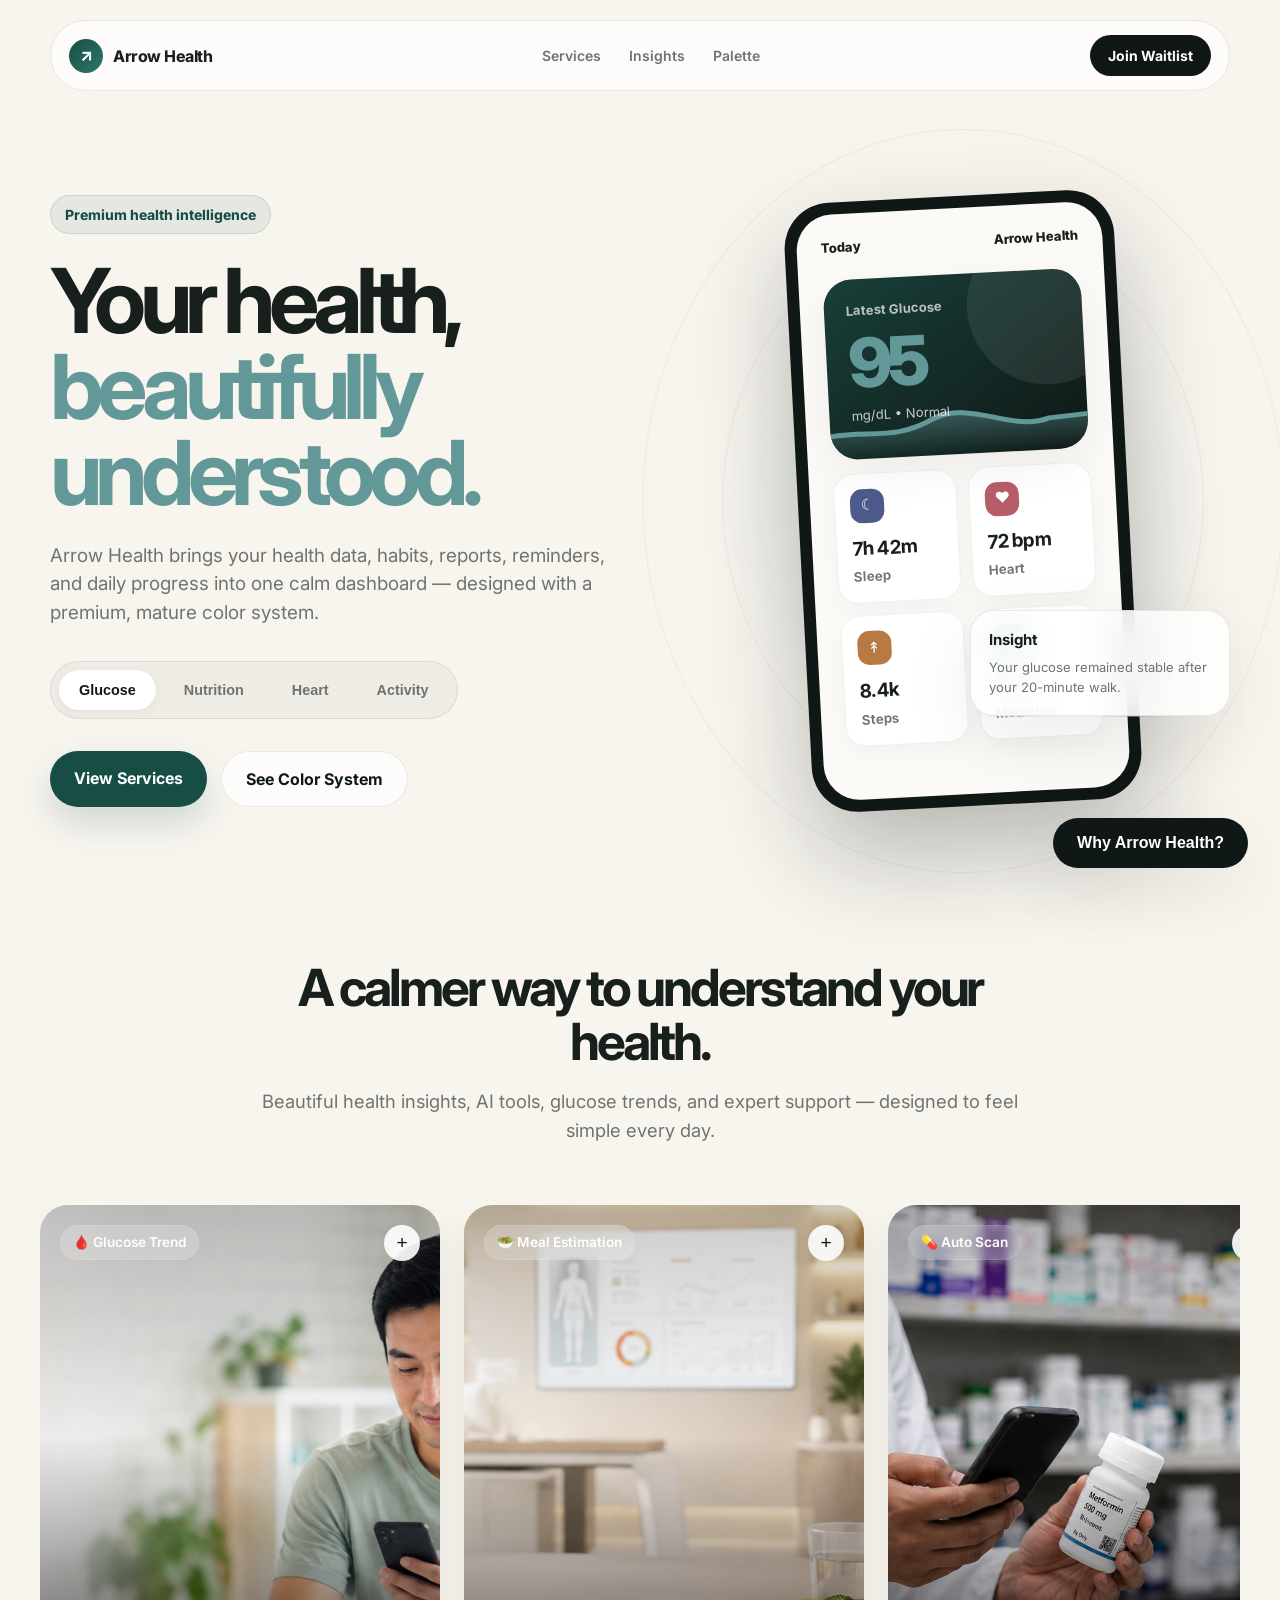
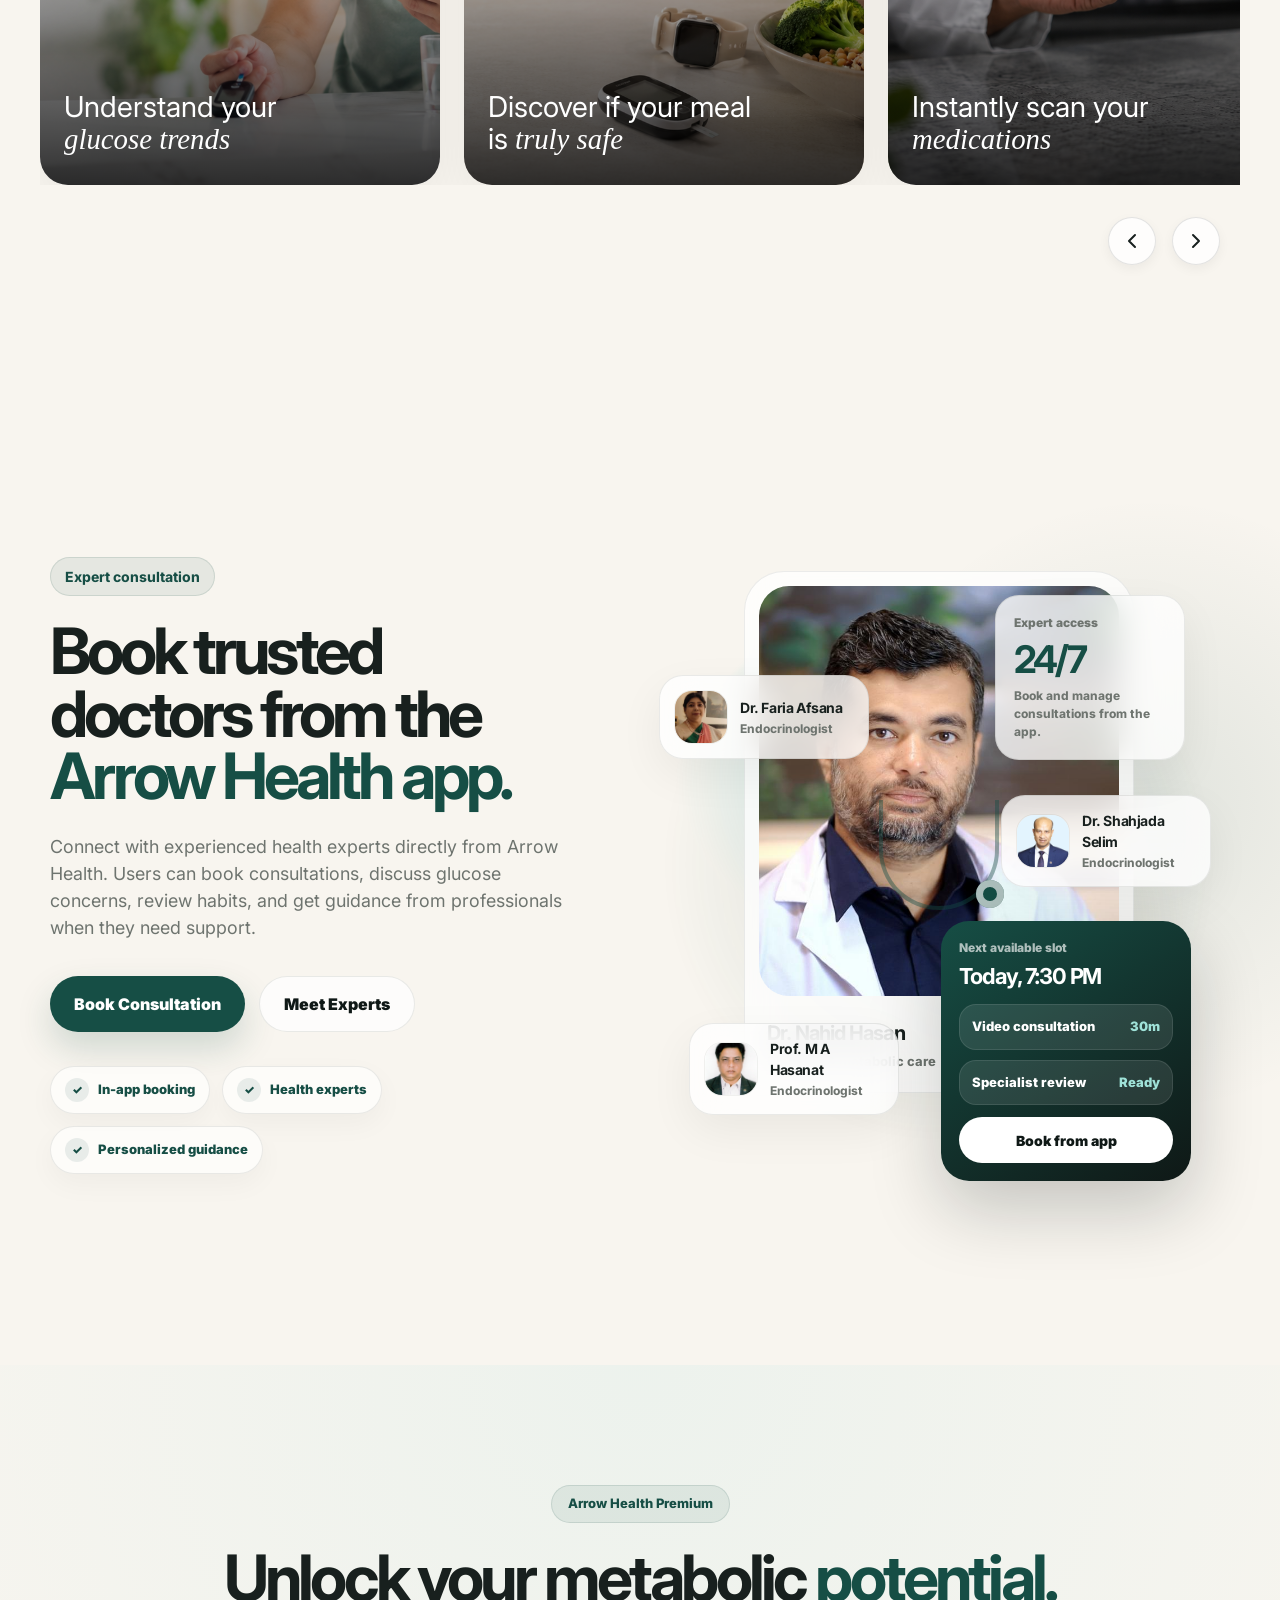
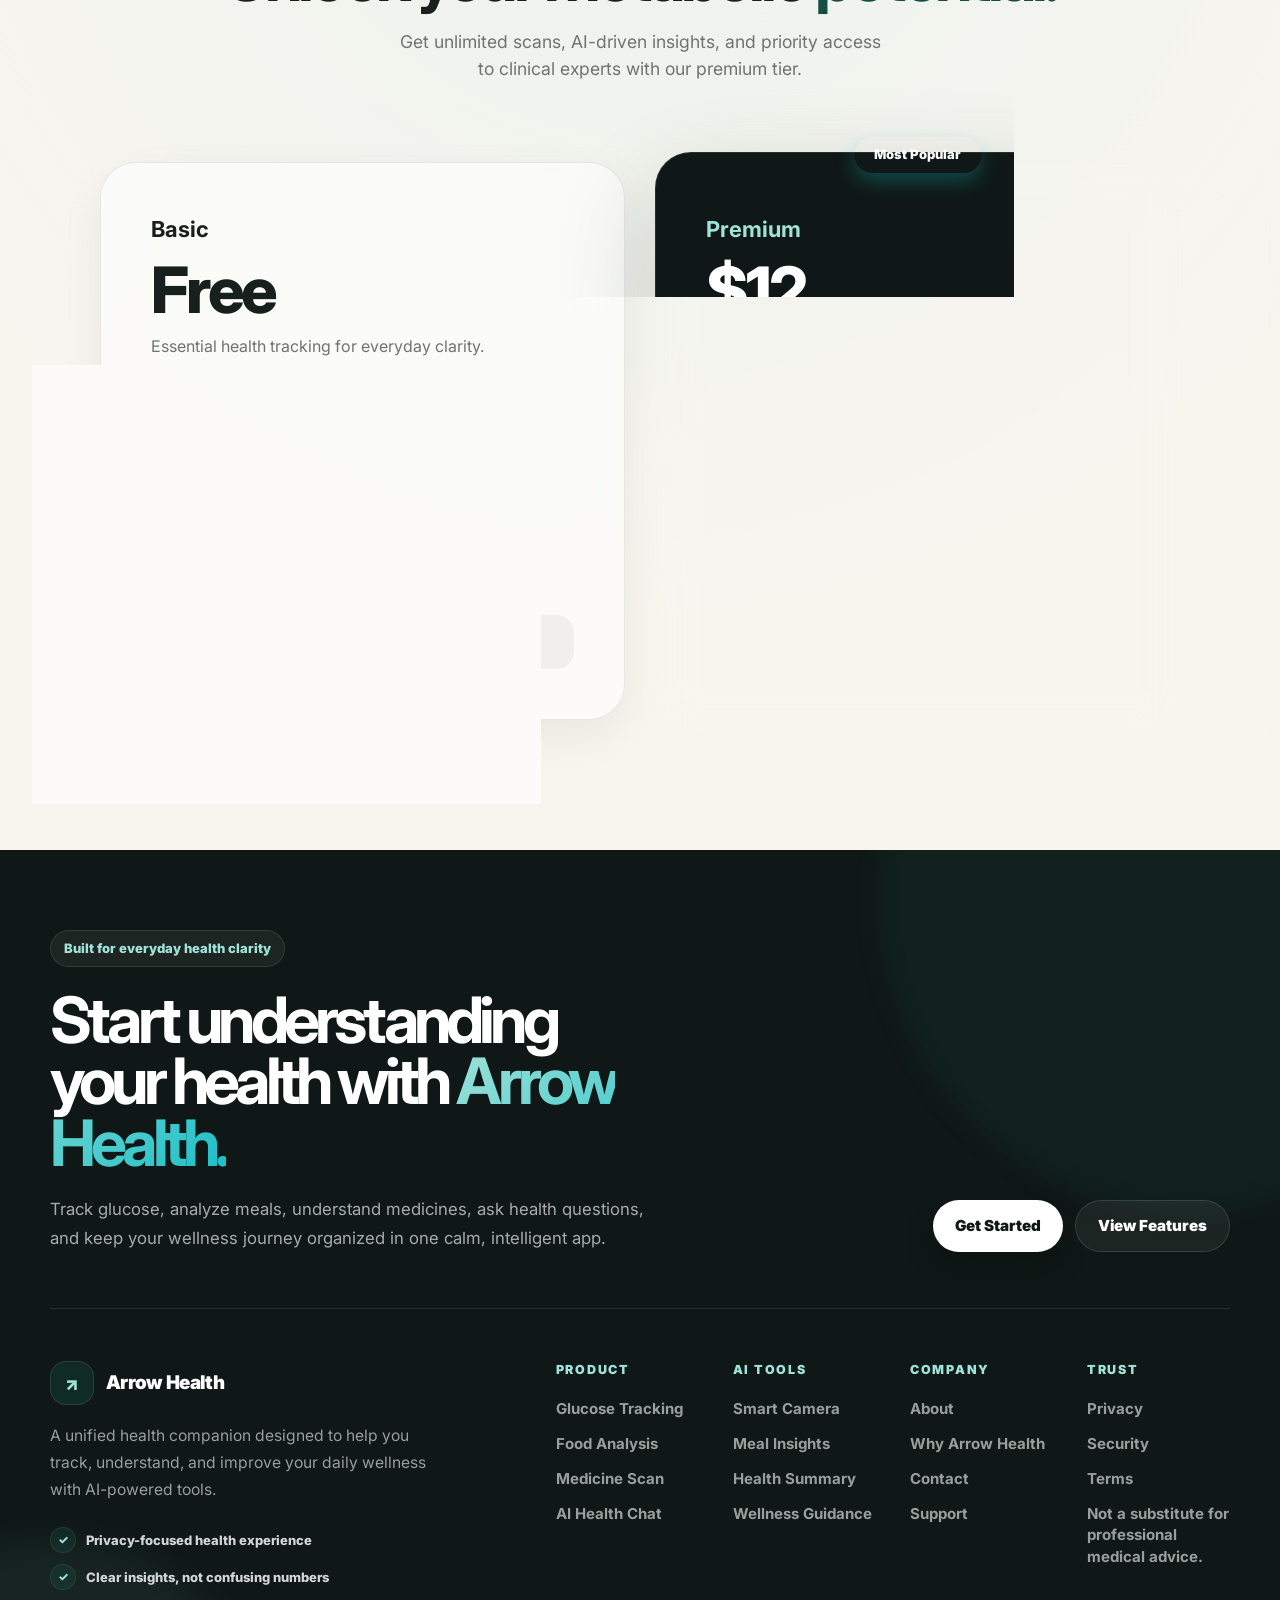
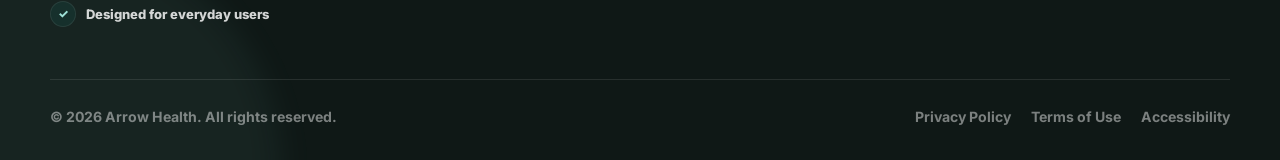
==== commit e90e1441: "Add new Learn More pages and update links" ====
--- a/index.html
+++ b/index.html
@@ -129,81 +129,328 @@
         </p>
       </div>
 
-      <div class="bento-grid">
-        <!-- 1. Glucose / Health Score (Large 2x2) -->
-        <div class="bento-card bento-glucose">
-          <div class="bento-card-header">
-            <h3>Glucose Trend</h3>
-            <span>Today</span>
-          </div>
-          <div class="bento-glucose-val">98 <span>mg/dL</span></div>
-          <div class="bento-glucose-chart">
-            <div class="chart-line"></div>
-            <div class="chart-point"></div>
-          </div>
-          <div class="bento-status">In Range</div>
-        </div>
-
-        <!-- 2. AI Chat (1x1) -->
-        <div class="bento-card bento-chat">
-          <div class="chat-bubble user">Is this meal safe?</div>
-          <div class="chat-bubble ai">Yes, it contains complex carbs. <span>✓</span></div>
-        </div>
-
-        <!-- 3. Medicine Scan (1x1) -->
-        <div class="bento-card bento-meds">
-          <div class="scan-reticle">
-            <div class="scan-line"></div>
-            <div class="service-icon nutrition" style="margin:0; background:none; color:var(--brand-primary)">💊</div>
-          </div>
-          <div class="bento-card-title">Auto Scan</div>
-        </div>
-
-        <!-- 4. Macros (2x1) -->
-        <div class="bento-card bento-macros">
-          <div class="bento-card-title">Meal Breakdown</div>
-          <div class="macro-bars">
-            <div class="macro-item"><span class="label">Protein</span>
-              <div class="bar-wrap">
-                <div class="bar protein" style="width: 75%"></div>
-              </div><span class="val">42g</span>
-            </div>
-            <div class="macro-item"><span class="label">Carbs</span>
-              <div class="bar-wrap">
-                <div class="bar carbs" style="width: 45%"></div>
-              </div><span class="val">12g</span>
-            </div>
-            <div class="macro-item"><span class="label">Fat</span>
-              <div class="bar-wrap">
-                <div class="bar fat" style="width: 30%"></div>
-              </div><span class="val">8g</span>
-            </div>
-          </div>
-        </div>
-
-        <!-- 5. Expert Consult (2x1) -->
-        <div class="bento-card bento-expert">
-          <div class="expert-avatar">
-            <div class="status-dot"></div>
-          </div>
-          <div class="expert-info">
-            <strong>Dr. Nahid Hasan</strong>
-            <span>Clinical Expert • Available</span>
-          </div>
-          <button class="bento-btn">Message</button>
-        </div>
-
-        <!-- 6. Privacy Chip (1x1) -->
-        <div class="bento-card bento-privacy">
-          <div class="privacy-icon">🔒</div>
-          <strong>100% Local</strong>
-          <span>On-device privacy</span>
-        </div>
-
-        <!-- 7. Daily Insight (1x1) -->
-        <div class="bento-card bento-insight">
-          <div class="insight-icon">✨</div>
-          <p>Good sleep stabilized your glucose.</p>
+      <div class="feature-carousel-container">
+        <div class="carousel-track" id="featureCarousel">
+          
+          <!-- Card 1 -->
+          <div class="feature-card" onclick="toggleCardExpansion(this)">
+            <div class="card-bg" style="background-image: url('appimages/glucose.png');"></div>
+            <div class="card-gradient"></div>
+            <div class="card-header">
+              <span class="card-badge">🩸 Glucose Trend</span>
+              <button class="expand-btn">+</button>
+            </div>
+            <div class="card-content-left">
+              <h3>Understand your <i>glucose trends</i></h3>
+              <p class="feature-desc">Get insights into your daily glucose levels, see how meals affect your body in real-time, and stay in range effortlessly.</p>
+              <a href="glucose.html" class="feature-learn-more">Learn More</a>
+            </div>
+            <div class="card-content-right">
+              <!-- Graph Card -->
+              <div class="mini-widget" style="width: 280px; min-width: 280px;">
+                <div style="display: flex; justify-content: space-between; align-items: center; margin-bottom: 12px;">
+                   <small style="margin:0;"><span style="color:var(--brand-primary)">●</span> Last 10 readings</small>
+                   <small style="margin:0;">Healthy: 3.9-7.8</small>
+                </div>
+                <div style="height: 100px; background: rgba(255,255,255,0.05); border-radius: 8px; position: relative; overflow: hidden; margin-bottom: 8px;">
+                  <svg viewBox="0 0 100 40" preserveAspectRatio="none" style="width:100%; height:100%;">
+                    <path d="M0 30 Q 15 5 25 20 T 50 15 T 75 25 T 100 10 L 100 40 L 0 40 Z" fill="rgba(255,255,255,0.2)"/>
+                    <path d="M0 30 Q 15 5 25 20 T 50 15 T 75 25 T 100 10" fill="none" stroke="#fff" stroke-width="2"/>
+                    <circle cx="25" cy="20" r="2" fill="#fff" />
+                    <circle cx="50" cy="15" r="2" fill="#fff" />
+                    <circle cx="75" cy="25" r="2" fill="#fff" />
+                    <circle cx="100" cy="10" r="2" fill="#fff" />
+                    <line x1="0" y1="10" x2="100" y2="10" stroke="rgba(255,255,255,0.3)" stroke-width="0.5" stroke-dasharray="2 2" />
+                    <line x1="0" y1="30" x2="100" y2="30" stroke="rgba(255,255,255,0.3)" stroke-width="0.5" stroke-dasharray="2 2" />
+                  </svg>
+                  <div style="position: absolute; right: 10px; top: 10px; background: rgba(0,0,0,0.4); backdrop-filter: blur(4px); padding: 4px 8px; border-radius: 6px; font-size: 0.75rem; color: #fff;">5.6 mmol/L</div>
+                </div>
+              </div>
+
+              <!-- Time In Range Card -->
+              <div class="mini-widget" style="width: 280px; min-width: 280px;">
+                <div style="display: flex; align-items: center; gap: 8px; margin-bottom: 8px;">
+                  <svg width="16" height="16" viewBox="0 0 24 24" fill="none" stroke="currentColor" stroke-width="2"><circle cx="12" cy="12" r="10"/><circle cx="12" cy="12" r="6"/><circle cx="12" cy="12" r="2"/></svg>
+                  <small style="margin:0;">TIME IN RANGE</small>
+                </div>
+                <div style="display: flex; justify-content: space-between; align-items: flex-end; margin-bottom: 12px;">
+                  <strong style="font-size: 2.5rem; line-height: 1;">90<span style="font-size: 1.2rem;">%</span></strong>
+                  <div style="text-align: right; line-height: 1.2;">
+                    <strong style="font-size: 1.1rem; color: #fff;">9 / 10</strong><br>
+                    <small style="font-size: 0.7rem; text-transform: lowercase; color: rgba(255,255,255,0.8); margin: 0;">readings in range</small>
+                  </div>
+                </div>
+                <div class="progress-bar" style="background: rgba(255,255,255,0.2); height: 8px; margin-bottom: 8px;">
+                  <div class="fill" style="width: 90%; background: #fff; border-radius: 999px;"></div>
+                </div>
+                <div style="display: flex; justify-content: space-between; font-size: 0.75rem; color: rgba(255,255,255,0.9);">
+                  <span><span style="color: #ff5252;">●</span> Low 0</span>
+                  <span><span style="color: #fff;">●</span> Normal 9</span>
+                  <span><span style="color: #ffa726;">●</span> High 1</span>
+                </div>
+              </div>
+            </div>
+          </div>
+
+          <!-- Card 2 -->
+          <div class="feature-card" onclick="toggleCardExpansion(this)">
+            <div class="card-bg" style="background-image: url('appimages/meal_estimation.png');"></div>
+            <div class="card-gradient"></div>
+            <div class="card-header">
+              <span class="card-badge">🥗 Meal Estimation</span>
+              <button class="expand-btn">+</button>
+            </div>
+            <div class="card-content-left">
+              <h3>Discover if your meal is <i>truly safe</i></h3>
+              <p class="feature-desc">Use our AI to scan your food, breakdown macros, and estimate safety based on your personal health profile.</p>
+              <a href="meal_estimation.html" class="feature-learn-more">Learn More</a>
+            </div>
+            <div class="card-content-right">
+              <!-- Snack Impact Widget -->
+              <div class="mini-widget" style="width: 320px; min-width: 320px;">
+                <div style="display: flex; justify-content: space-between; align-items: center; margin-bottom: 12px;">
+                   <div style="display: flex; align-items: center; gap: 6px;">
+                     <span style="font-size: 1.2rem;">🍪</span>
+                     <small style="margin:0; letter-spacing: 1px;">SNACK</small>
+                   </div>
+                   <span style="background: rgba(255,255,255,0.9); color: #ff5252; padding: 4px 10px; border-radius: 999px; font-size: 0.7rem; font-weight: bold; display: flex; align-items: center; gap: 4px;"><span style="color: #ff5252; font-size: 10px;">●</span> HIGH</span>
+                </div>
+                <div style="display: flex; align-items: baseline; gap: 8px; margin-bottom: 16px;">
+                  <strong style="font-size: 3rem; line-height: 1;">+246</strong>
+                  <div style="line-height: 1.1;">
+                    <strong style="font-size: 1rem;">mg/dL</strong><br>
+                    <small style="font-size: 0.8rem; text-transform: lowercase; color: rgba(255,255,255,0.8);">expected rise</small>
+                  </div>
+                </div>
+                <div style="background: rgba(255,255,255,0.1); padding: 8px 12px; border-radius: 8px; display: flex; align-items: center; gap: 8px; font-size: 0.85rem;">
+                  <svg width="14" height="14" viewBox="0 0 24 24" fill="none" stroke="currentColor" stroke-width="2"><path d="M23 6l-9.5 9.5-5-5L1 18"/></svg>
+                  Peak Glucose: 346.0 mg/dL.
+                </div>
+              </div>
+
+              <!-- Macros Widget -->
+              <div class="mini-widget" style="width: 320px; min-width: 320px;">
+                <div style="display: grid; grid-template-columns: 1fr 1fr; gap: 10px;">
+                  <!-- Carbs -->
+                  <div style="background: rgba(255,255,255,0.1); padding: 12px; border-radius: 12px; border: 1px solid rgba(255,255,255,0.1); display: flex; align-items: center; gap: 12px;">
+                    <div style="width: 36px; height: 36px; background: rgba(0, 188, 212, 0.2); border-radius: 8px; display: flex; align-items: center; justify-content: center; font-size: 1.2rem;">🫧</div>
+                    <div>
+                      <small style="color: rgba(255,255,255,0.8); margin: 0; display: block; font-size: 0.75rem; text-transform: capitalize;">Carbs</small>
+                      <strong style="font-size: 1.2rem;">488<span style="font-size: 0.8rem; font-weight: normal;">g</span></strong>
+                    </div>
+                  </div>
+                  <!-- Protein -->
+                  <div style="background: rgba(255,255,255,0.1); padding: 12px; border-radius: 12px; border: 1px solid rgba(255,255,255,0.1); display: flex; align-items: center; gap: 12px;">
+                    <div style="width: 36px; height: 36px; background: rgba(76, 175, 80, 0.2); border-radius: 8px; display: flex; align-items: center; justify-content: center; font-size: 1.2rem;">🥩</div>
+                    <div>
+                      <small style="color: rgba(255,255,255,0.8); margin: 0; display: block; font-size: 0.75rem; text-transform: capitalize;">Protein</small>
+                      <strong style="font-size: 1.2rem;">122<span style="font-size: 0.8rem; font-weight: normal;">g</span></strong>
+                    </div>
+                  </div>
+                  <!-- Fat -->
+                  <div style="background: rgba(255,255,255,0.1); padding: 12px; border-radius: 12px; border: 1px solid rgba(255,255,255,0.1); display: flex; align-items: center; gap: 12px;">
+                    <div style="width: 36px; height: 36px; background: rgba(255, 152, 0, 0.2); border-radius: 8px; display: flex; align-items: center; justify-content: center; font-size: 1.2rem;">💧</div>
+                    <div>
+                      <small style="color: rgba(255,255,255,0.8); margin: 0; display: block; font-size: 0.75rem; text-transform: capitalize;">Fat</small>
+                      <strong style="font-size: 1.2rem;">90<span style="font-size: 0.8rem; font-weight: normal;">g</span></strong>
+                    </div>
+                  </div>
+                  <!-- Calories -->
+                  <div style="background: rgba(255,255,255,0.1); padding: 12px; border-radius: 12px; border: 1px solid rgba(255,255,255,0.1); display: flex; align-items: center; gap: 12px;">
+                    <div style="width: 36px; height: 36px; background: rgba(255, 82, 82, 0.2); border-radius: 8px; display: flex; align-items: center; justify-content: center; font-size: 1.2rem;">🔥</div>
+                    <div>
+                      <small style="color: rgba(255,255,255,0.8); margin: 0; display: block; font-size: 0.75rem; text-transform: capitalize;">Calories</small>
+                      <strong style="font-size: 1.2rem;">3251<span style="font-size: 0.7rem; font-weight: normal;">kcal</span></strong>
+                    </div>
+                  </div>
+                </div>
+              </div>
+            </div>
+          </div>
+
+          <!-- Card 3 -->
+          <div class="feature-card" onclick="toggleCardExpansion(this)">
+            <div class="card-bg" style="background-image: url('appimages/med.png');"></div>
+            <div class="card-gradient"></div>
+            <div class="card-header">
+              <span class="card-badge">💊 Auto Scan</span>
+              <button class="expand-btn">+</button>
+            </div>
+            <div class="card-content-left">
+              <h3>Instantly scan your <i>medications</i></h3>
+              <p class="feature-desc">Point your camera at any medicine to instantly get dosage instructions, side effects, and clash warnings.</p>
+              <a href="#" class="feature-learn-more">Learn More</a>
+            </div>
+            <div class="card-content-right">
+              <!-- Medicine Detected Card -->
+              <div class="mini-widget" style="width: 320px; min-width: 320px;">
+                <div style="display: flex; align-items: center; gap: 8px; margin-bottom: 16px;">
+                  <span style="font-size: 1.3rem;">💊</span>
+                  <small style="margin: 0; letter-spacing: 1.5px; color: #ff8a80; font-weight: 700;">MEDICINE DETECTED</small>
+                </div>
+                <strong style="font-size: 1.8rem; display: block; margin-bottom: 12px; line-height: 1.1;">Metformin 500mg</strong>
+                <div style="display: inline-flex; align-items: center; gap: 6px; background: rgba(76, 175, 80, 0.2); color: #81C784; padding: 6px 14px; border-radius: 999px; font-size: 0.85rem; font-weight: 600; margin-bottom: 16px; border: 1px solid rgba(76, 175, 80, 0.3);">
+                  <span style="font-size: 1rem;">✅</span> Verified Match
+                </div>
+                <div style="display: flex; gap: 16px; padding-top: 12px; border-top: 1px solid rgba(255,255,255,0.1);">
+                  <div style="display: flex; align-items: center; gap: 6px; font-size: 0.8rem; color: rgba(255,255,255,0.85);">
+                    <span style="font-size: 1rem;">💊</span>
+                    <span>Tablet</span>
+                  </div>
+                  <span style="color: rgba(255,255,255,0.3);">•</span>
+                  <div style="display: flex; align-items: center; gap: 6px; font-size: 0.8rem; color: rgba(255,255,255,0.85);">
+                    <span>Oral Use</span>
+                  </div>
+                  <span style="color: rgba(255,255,255,0.3);">•</span>
+                  <div style="display: flex; align-items: center; gap: 6px; font-size: 0.8rem; color: rgba(255,255,255,0.85);">
+                    <span style="font-size: 1rem;">🛡️</span>
+                    <span>99% Confidence</span>
+                  </div>
+                </div>
+              </div>
+
+              <!-- Safety Guidance Card -->
+              <div class="mini-widget" style="width: 320px; min-width: 320px;">
+                <div style="display: flex; align-items: center; gap: 8px; margin-bottom: 12px;">
+                  <span style="font-size: 1.2rem;">✅</span>
+                  <small style="margin: 0; letter-spacing: 1.5px; font-weight: 700;">SAFETY GUIDANCE</small>
+                </div>
+                <p style="font-size: 1.25rem; font-weight: 600; margin: 0 0 16px 0; line-height: 1.3;">Take with meals to avoid stomach upset.</p>
+                <div style="display: flex; gap: 10px; padding-top: 12px; border-top: 1px solid rgba(255,255,255,0.1);">
+                  <div style="flex: 1; background: rgba(255,255,255,0.08); border-radius: 12px; padding: 10px 8px; text-align: center; border: 1px solid rgba(255,255,255,0.08);">
+                    <div style="font-size: 1rem; margin-bottom: 4px;">🕐</div>
+                    <small style="font-size: 0.65rem; color: rgba(255,255,255,0.6); text-transform: uppercase; letter-spacing: 0.5px; margin: 0; display: block;">Best Time</small>
+                    <strong style="font-size: 0.8rem; display: block; margin-top: 2px;">With meals</strong>
+                  </div>
+                  <div style="flex: 1; background: rgba(255,255,255,0.08); border-radius: 12px; padding: 10px 8px; text-align: center; border: 1px solid rgba(255,255,255,0.08);">
+                    <div style="font-size: 1rem; margin-bottom: 4px;">🍴</div>
+                    <small style="font-size: 0.65rem; color: rgba(255,255,255,0.6); text-transform: uppercase; letter-spacing: 0.5px; margin: 0; display: block;">With Food</small>
+                    <strong style="font-size: 0.8rem; display: block; margin-top: 2px;">Yes</strong>
+                  </div>
+                  <div style="flex: 1; background: rgba(255,255,255,0.08); border-radius: 12px; padding: 10px 8px; text-align: center; border: 1px solid rgba(255,255,255,0.08);">
+                    <div style="font-size: 1rem; margin-bottom: 4px;">⚠️</div>
+                    <small style="font-size: 0.65rem; color: rgba(255,255,255,0.6); text-transform: uppercase; letter-spacing: 0.5px; margin: 0; display: block;">Caution</small>
+                    <strong style="font-size: 0.8rem; display: block; margin-top: 2px; color: #ff8a80;">Alcohol</strong>
+                  </div>
+                </div>
+              </div>
+            </div>
+          </div>
+
+          <!-- Card 4 -->
+          <div class="feature-card" onclick="toggleCardExpansion(this)">
+            <div class="card-bg" style="background-image: url('appimages/chatwithai.png');"></div>
+            <div class="card-gradient"></div>
+            <div class="card-header">
+              <span class="card-badge">🤖 AI Health Expert</span>
+              <button class="expand-btn">+</button>
+            </div>
+            <div class="card-content-left">
+              <h3>Discuss your health with <i>AI</i></h3>
+              <p class="feature-desc">Chat with our advanced AI health expert to understand your data, get tailored advice, and plan your wellness journey.</p>
+              <a href="ai_wellness.html" class="feature-learn-more">Learn More</a>
+            </div>
+            <div class="card-content-right">
+              <div class="mini-widget chat-bubble user">
+                <p style="margin:0; font-size:0.9rem;">How was my sleep?</p>
+              </div>
+              <div class="mini-widget chat-bubble ai" style="background: var(--brand-primary); color: #fff;">
+                <p style="margin:0; font-size:0.9rem;">Your deep sleep improved by 15% last night. Keep it up!</p>
+              </div>
+            </div>
+          </div>
+
+          <!-- Card 5 -->
+          <div class="feature-card" onclick="toggleCardExpansion(this)">
+            <div class="card-bg" style="background-image: url('https://images.unsplash.com/photo-1551288049-bebda4e38f71?ixlib=rb-4.0.3&auto=format&fit=crop&w=1000&q=80');"></div>
+            <div class="card-gradient"></div>
+            <div class="card-header">
+              <span class="card-badge">🧮 Calculators</span>
+              <button class="expand-btn">+</button>
+            </div>
+            <div class="card-content-left">
+              <h3>Insights from <i>health calculators</i></h3>
+              <p class="feature-desc">Utilize our diverse range of clinical calculators to stay on top of your BMI, BMR, and other vital metrics.</p>
+              <a href="calculators.html" class="feature-learn-more">Learn More</a>
+            </div>
+            <div class="card-content-right">
+              <div class="mini-widget">
+                <small>BMI Score</small>
+                <strong>22.4</strong>
+                <span style="color: var(--medicine); font-size: 0.85rem; display:block;">Normal</span>
+              </div>
+              <div class="mini-widget">
+                <small>Daily Calories (BMR)</small>
+                <strong>1,850 kcal</strong>
+              </div>
+            </div>
+          </div>
+
+          <!-- Card 6 -->
+          <div class="feature-card" onclick="toggleCardExpansion(this)">
+            <div class="card-bg" style="background-image: url('appimages/activity.png');"></div>
+            <div class="card-gradient"></div>
+            <div class="card-header">
+              <span class="card-badge">🏃 Activity Tracking</span>
+              <button class="expand-btn">+</button>
+            </div>
+            <div class="card-content-left">
+              <h3>Track your daily <i>activity & burn</i></h3>
+              <p class="feature-desc">Measure your daily steps, distance, and calories burned to hit your fitness goals and stay active.</p>
+              <a href="#" class="feature-learn-more">Learn More</a>
+            </div>
+            <div class="card-content-right">
+              <!-- Live Activity Widget -->
+              <div class="mini-widget" style="width: 320px; min-width: 320px;">
+                <div style="display: flex; justify-content: space-between; align-items: center; margin-bottom: 12px;">
+                  <small style="margin: 0; text-transform: none; color: #fff;">Activity Type</small>
+                </div>
+                <div style="display: flex; gap: 8px; margin-bottom: 16px;">
+                  <div style="flex: 1; text-align: center; background: rgba(0, 188, 212, 0.3); border: 1px solid rgba(0, 188, 212, 0.6); padding: 6px 0; border-radius: 999px; font-size: 0.9rem; font-weight: bold;">Walking</div>
+                  <div style="flex: 1; text-align: center; background: rgba(255, 255, 255, 0.1); border: 1px solid rgba(255, 255, 255, 0.3); padding: 6px 0; border-radius: 999px; font-size: 0.9rem;">Running</div>
+                </div>
+                <div style="display: flex; justify-content: space-between; align-items: center; margin-bottom: 16px;">
+                  <div>
+                    <small style="color: rgba(255,255,255,0.8); text-transform: none; margin: 0; display: block;">Duration</small>
+                    <strong style="font-size: 1.8rem; line-height: 1;">00:00:14</strong>
+                  </div>
+                  <div style="display: flex; gap: 8px;">
+                    <button style="background: #ff6b6b; color: white; border: none; border-radius: 999px; padding: 8px 16px; font-weight: bold; cursor: pointer;">II Stop</button>
+                    <button style="background: #00897b; color: white; border: none; border-radius: 999px; padding: 8px 16px; font-weight: bold; cursor: pointer;">Finish</button>
+                  </div>
+                </div>
+                <div style="display: grid; grid-template-columns: 1fr 1fr 1fr; gap: 8px;">
+                  <div style="background: rgba(255,255,255,0.1); border: 1px solid rgba(255,255,255,0.1); border-radius: 12px; padding: 8px; text-align: left;">
+                    <div style="font-size: 1rem; color: #00BCD4; margin-bottom: 4px;">🚶</div>
+                    <small style="color: rgba(255,255,255,0.8); text-transform: none; margin: 0; font-size: 0.75rem;">Steps</small>
+                    <strong style="font-size: 1.1rem; display: block;">26</strong>
+                  </div>
+                  <div style="background: rgba(255,255,255,0.1); border: 1px solid rgba(255,255,255,0.1); border-radius: 12px; padding: 8px; text-align: left;">
+                    <div style="font-size: 1rem; color: #00897b; margin-bottom: 4px;">📍</div>
+                    <small style="color: rgba(255,255,255,0.8); text-transform: none; margin: 0; font-size: 0.75rem;">Distance</small>
+                    <strong style="font-size: 1.1rem; display: block;">0.01 <span style="font-size: 0.7rem; font-weight: normal;">km</span></strong>
+                  </div>
+                  <div style="background: rgba(255,255,255,0.1); border: 1px solid rgba(255,255,255,0.1); border-radius: 12px; padding: 8px; text-align: left;">
+                    <div style="font-size: 1rem; color: #ff5252; margin-bottom: 4px;">🔥</div>
+                    <small style="color: rgba(255,255,255,0.8); text-transform: none; margin: 0; font-size: 0.75rem;">Calories</small>
+                    <strong style="font-size: 1.1rem; display: block;">1 <span style="font-size: 0.7rem; font-weight: normal;">kcal</span></strong>
+                  </div>
+                </div>
+              </div>
+
+
+            </div>
+          </div>
+
+        </div>
+        <!-- Carousel Navigation -->
+        <div class="carousel-nav">
+          <button class="carousel-nav-btn" id="carouselPrev" aria-label="Previous card">
+            <svg width="24" height="24" viewBox="0 0 24 24" fill="none" stroke="currentColor" stroke-width="2" stroke-linecap="round" stroke-linejoin="round"><path d="M15 18l-6-6 6-6"/></svg>
+          </button>
+          <button class="carousel-nav-btn" id="carouselNext" aria-label="Next card">
+            <svg width="24" height="24" viewBox="0 0 24 24" fill="none" stroke="currentColor" stroke-width="2" stroke-linecap="round" stroke-linejoin="round"><path d="M9 18l6-6-6-6"/></svg>
+          </button>
         </div>
       </div>
     </div>
@@ -2157,6 +2404,78 @@
     </div>
   </div>
 
+  <!-- Privacy Modal (Oura Inspired) -->
+  <div class="company-modal privacy-hub-modal" id="privacyModal">
+    <div class="company-modal-header privacy-header">
+      <h2 class="privacy-hub-logo">Arrow <span>Privacy</span></h2>
+      <button class="close-company-btn privacy-close-btn" id="closePrivacyBtn">×</button>
+    </div>
+    <div class="privacy-hub-content">
+      <div class="privacy-layout">
+        
+        <!-- Left Sticky Sidebar -->
+        <aside class="privacy-sidebar">
+          <div class="sidebar-visual">
+            <div class="glowing-ring"></div>
+            <div class="glowing-ring inner"></div>
+          </div>
+          <nav class="privacy-nav">
+            <a href="#privacy-intro" class="active">Introduction</a>
+            <a href="#privacy-storage">Local Storage</a>
+            <a href="#privacy-ai">AI Processing</a>
+            <a href="#privacy-sync">Data Syncing</a>
+            <a href="#privacy-contact">Contact Us</a>
+          </nav>
+        </aside>
+
+        <!-- Right Scrolling Content -->
+        <main class="privacy-scroll-area">
+          <section id="privacy-intro" class="privacy-section scroll-reveal" data-color="#4D5B8C">
+            <h1>Your data,<br><span>your control.</span></h1>
+            <p class="lead-text">Arrow Health is built with privacy-first architecture. We believe your health data belongs to you and should be protected with the highest standards.</p>
+          </section>
+
+          <section id="privacy-storage" class="privacy-section scroll-reveal" data-color="#B75D69">
+            <div class="privacy-card">
+              <div class="card-icon" style="background: linear-gradient(135deg, rgba(183, 93, 105, 0.15), rgba(183, 93, 105, 0.05)); border: 1px solid rgba(183, 93, 105, 0.2); box-shadow: 0 4px 15px rgba(183, 93, 105, 0.1);">🔒</div>
+              <h3>Local-First Storage</h3>
+              <p>By default, all your readings, medicine logs, and growth statistics are stored exclusively on your device using encrypted Hive Database boxes. This means no one—not even Arrow Health—can access your personal data without your permission.</p>
+            </div>
+          </section>
+
+          <section id="privacy-ai" class="privacy-section scroll-reveal" data-color="#5B9A86">
+            <div class="privacy-card">
+              <div class="card-icon" style="background: linear-gradient(135deg, rgba(91, 154, 134, 0.15), rgba(91, 154, 134, 0.05)); border: 1px solid rgba(91, 154, 134, 0.2); box-shadow: 0 4px 15px rgba(91, 154, 134, 0.1);">🧠</div>
+              <h3>AI Processing</h3>
+              <p>Features like the Food Scanner and Medicine OCR require processing on our secure Google Cloud Run servers. When an image is uploaded for analysis, it is processed in memory and immediately discarded. We do not store or train our models on your personal photos.</p>
+            </div>
+          </section>
+
+          <section id="privacy-sync" class="privacy-section scroll-reveal" data-color="#6697A7">
+            <div class="privacy-card">
+              <div class="card-icon" style="background: linear-gradient(135deg, rgba(102, 151, 167, 0.15), rgba(102, 151, 167, 0.05)); border: 1px solid rgba(102, 151, 167, 0.2); box-shadow: 0 4px 15px rgba(102, 151, 167, 0.1);">☁️</div>
+              <h3>Data Syncing</h3>
+              <p>If you choose to enable cross-device syncing, your data is transmitted over SSL-encrypted channels and stored securely. You have the right to request full deletion of your account and all associated cloud data at any time through the app settings.</p>
+            </div>
+          </section>
+
+          <section id="privacy-contact" class="privacy-section scroll-reveal" data-color="#9A7BA8">
+            <div class="privacy-card outline-card">
+              <h3>Have questions?</h3>
+              <p>Our dedicated privacy team is available to help you understand your data rights and our secure architecture.</p>
+              <a href="#" class="privacy-btn" onclick="openContactModalFromPrivacy(event)">Contact Privacy Team</a>
+            </div>
+          </section>
+          
+          <div class="privacy-hub-footer">
+            <p>© 2026 Arrow Health. All rights reserved.</p>
+          </div>
+        </main>
+      </div>
+    </div>
+  </div>
+
+
   <script src="script.js"></script>
 </body>
 
--- a/style.css
+++ b/style.css
@@ -553,7 +553,7 @@
    ========================================================================== */
 .bento-section {
     padding: 120px 20px 60px;
-    background: var(--bg-soft);
+    background: transparent;
     position: relative;
     overflow: hidden;
 }
@@ -4984,6 +4984,10 @@
 }
 
 .support-hero-bg {
+    background-image: url('./assets/whyarrow.png');
+}
+
+.privacy-hero-bg {
     background-image: url('./assets/whyarrow.png');
 }
 
@@ -5657,4 +5661,654 @@
 }
 .modal-footer .footer-container {
     padding: 0 !important;
+}
+
+/* ================================================================
+   Privacy Hub (Oura Inspired)
+   ================================================================ */
+
+.privacy-hub-modal {
+    background: var(--bg-main);
+    color: var(--text-main);
+}
+
+.privacy-hub-modal .privacy-header {
+    background: rgba(248, 245, 239, 0.85);
+    border-bottom: 1px solid var(--border-soft);
+}
+
+.privacy-hub-logo {
+    font-size: 1.25rem;
+    color: var(--brand-primary);
+    font-weight: 700;
+    letter-spacing: -0.02em;
+}
+
+.privacy-hub-logo span {
+    color: var(--brand-secondary);
+}
+
+.privacy-close-btn {
+    color: var(--text-main);
+}
+
+.privacy-hub-content {
+    width: 100%;
+    max-width: 1400px;
+    margin: 0 auto;
+    padding: 60px 40px;
+}
+
+.privacy-layout {
+    display: grid;
+    grid-template-columns: 1fr 1.6fr;
+    gap: 80px;
+    align-items: start;
+}
+
+/* Left Sidebar */
+.privacy-sidebar {
+    position: sticky;
+    top: 120px;
+    display: flex;
+    flex-direction: column;
+    gap: 40px;
+}
+
+.sidebar-visual {
+    position: relative;
+    width: 120px;
+    height: 120px;
+    display: flex;
+    align-items: center;
+    justify-content: center;
+}
+
+.glowing-ring {
+    position: absolute;
+    width: 100%;
+    height: 100%;
+    border-radius: 50%;
+    border: 2px solid rgba(22, 78, 69, 0.15);
+    box-shadow: 0 0 40px rgba(22, 78, 69, 0.08);
+    animation: pulse-ring 4s cubic-bezier(0.4, 0, 0.6, 1) infinite;
+}
+
+.glowing-ring.inner {
+    width: 60%;
+    height: 60%;
+    border: 2px solid rgba(22, 78, 69, 0.4);
+    box-shadow: 0 0 20px rgba(22, 78, 69, 0.1), inset 0 0 20px rgba(22, 78, 69, 0.05);
+    animation: pulse-ring 4s cubic-bezier(0.4, 0, 0.6, 1) infinite reverse;
+}
+
+@keyframes pulse-ring {
+    0%, 100% { transform: scale(1); opacity: 0.8; }
+    50% { transform: scale(1.05); opacity: 1; }
+}
+
+.privacy-nav {
+    display: flex;
+    flex-direction: column;
+    gap: 16px;
+    border-left: 1px solid var(--border-soft);
+    padding-left: 24px;
+}
+
+.privacy-nav a {
+    color: var(--text-muted);
+    font-size: 1rem;
+    font-weight: 600;
+    text-decoration: none;
+    transition: all 0.3s ease;
+    position: relative;
+}
+
+.privacy-nav a:hover {
+    color: var(--brand-primary);
+}
+
+.privacy-nav a.active {
+    color: var(--brand-primary);
+}
+
+.privacy-nav a.active::before {
+    content: '';
+    position: absolute;
+    left: -25px;
+    top: 50%;
+    transform: translateY(-50%);
+    width: 3px;
+    height: 100%;
+    background: var(--brand-primary);
+    border-radius: 2px;
+    box-shadow: 0 0 10px var(--brand-glow);
+}
+
+/* Right Scroll Area */
+.privacy-scroll-area {
+    display: flex;
+    flex-direction: column;
+    gap: 100px;
+    padding-bottom: 100px;
+}
+
+.privacy-section {
+    opacity: 0;
+    transform: translateY(30px);
+    transition: all 0.8s cubic-bezier(0.16, 1, 0.3, 1);
+}
+
+.privacy-section.is-visible {
+    opacity: 1;
+    transform: translateY(0);
+}
+
+.privacy-section h1 {
+    font-size: clamp(3rem, 5vw, 4.5rem);
+    line-height: 1.1;
+    letter-spacing: -0.04em;
+    margin-bottom: 24px;
+    color: var(--text-main);
+}
+
+.privacy-section h1 span {
+    color: var(--brand-primary);
+}
+
+.lead-text {
+    font-size: 1.25rem;
+    color: var(--text-muted);
+    line-height: 1.6;
+    max-width: 600px;
+}
+
+.privacy-card {
+    background: rgba(255, 255, 255, 0.7);
+    border: 1px solid var(--border-soft);
+    border-radius: 24px;
+    padding: 48px;
+    backdrop-filter: blur(20px);
+    -webkit-backdrop-filter: blur(20px);
+    box-shadow: var(--shadow-card);
+    transition: transform 0.4s ease, border-color 0.4s ease;
+}
+
+.privacy-card:hover {
+    transform: translateY(-5px);
+    border-color: rgba(22, 78, 69, 0.2);
+}
+
+.outline-card {
+    background: transparent;
+    border: 1px dashed var(--border-medium);
+    text-align: center;
+    box-shadow: none;
+}
+
+.card-icon {
+    font-size: 2rem;
+    margin-bottom: 24px;
+    display: inline-block;
+    padding: 16px;
+    background: rgba(22, 78, 69, 0.05);
+    border-radius: 16px;
+}
+
+.privacy-card h3 {
+    font-size: 1.8rem;
+    margin-bottom: 16px;
+    color: var(--brand-primary);
+    letter-spacing: -0.02em;
+}
+
+.privacy-card p {
+    font-size: 1.1rem;
+    color: var(--text-muted);
+    line-height: 1.7;
+}
+
+.privacy-btn {
+    display: inline-block;
+    margin-top: 24px;
+    padding: 14px 28px;
+    background: var(--brand-primary);
+    color: #FFF;
+    font-weight: 700;
+    border-radius: 999px;
+    text-decoration: none;
+    transition: all 0.3s ease;
+}
+
+.privacy-btn:hover {
+    background: var(--brand-dark);
+    transform: scale(1.05);
+}
+
+.privacy-hub-footer {
+    border-top: 1px solid var(--border-soft);
+    padding-top: 32px;
+    color: var(--text-muted);
+    font-size: 0.9rem;
+}
+
+/* Responsive */
+@media (max-width: 968px) {
+    .privacy-layout {
+        grid-template-columns: 1fr;
+        gap: 60px;
+    }
+    
+    .privacy-sidebar {
+        position: relative;
+        top: 0;
+        flex-direction: row;
+        align-items: center;
+        gap: 20px;
+    }
+
+    .sidebar-visual {
+        display: none;
+    }
+    
+    .privacy-nav {
+        flex-direction: row;
+        overflow-x: auto;
+        border-left: none;
+        border-bottom: 1px solid var(--border-soft);
+        padding-left: 0;
+        padding-bottom: 16px;
+        width: 100%;
+        white-space: nowrap;
+    }
+
+    .privacy-nav a.active::before {
+        left: 0;
+        top: auto;
+        bottom: -17px;
+        width: 100%;
+        height: 3px;
+    }
+}
+
+/* ================================================================
+   Feature Carousel (Oura Inspired)
+   ================================================================ */
+
+.feature-carousel-container {
+    width: 100%;
+    margin-top: 40px;
+    overflow: hidden;
+    padding-bottom: 40px;
+}
+
+.carousel-track {
+    display: flex;
+    gap: 24px;
+    padding: 0 max(20px, calc((100% - 1180px) / 2));
+    overflow-x: auto;
+    scroll-snap-type: x mandatory;
+    scroll-behavior: smooth;
+    -webkit-overflow-scrolling: touch;
+    /* Hide scrollbar */
+    scrollbar-width: none;
+}
+
+.carousel-track::-webkit-scrollbar {
+    display: none;
+}
+
+.feature-card {
+    position: relative;
+    flex: 0 0 calc(90vw - 40px);
+    max-width: 480px;
+    height: 600px;
+    border-radius: 28px;
+    overflow: hidden;
+    scroll-snap-align: center;
+    cursor: pointer;
+    transition: transform 0.3s ease, box-shadow 0.3s ease;
+    box-shadow: var(--shadow-card);
+}
+
+@media (min-width: 768px) {
+    .feature-card {
+        flex: 0 0 400px;
+        height: 580px;
+        scroll-snap-align: start;
+    }
+}
+
+.feature-card:hover {
+    transform: translateY(-8px);
+    box-shadow: var(--shadow-soft);
+}
+
+.feature-card .card-bg {
+    position: absolute;
+    inset: 0;
+    background-size: cover;
+    background-position: center;
+    transition: transform 0.6s ease;
+}
+
+.feature-card:hover .card-bg {
+    transform: scale(1.05);
+}
+
+.feature-card .card-gradient {
+    position: absolute;
+    inset: 0;
+    background: linear-gradient(180deg, rgba(0,0,0,0.2) 0%, rgba(0,0,0,0) 40%, rgba(0,0,0,0.8) 100%);
+    transition: opacity 0.3s ease;
+}
+
+.card-header {
+    position: absolute;
+    top: 20px;
+    left: 20px;
+    right: 20px;
+    display: flex;
+    justify-content: space-between;
+    align-items: flex-start;
+    z-index: 2;
+}
+
+.card-badge {
+    background: rgba(255, 255, 255, 0.2);
+    backdrop-filter: blur(10px);
+    -webkit-backdrop-filter: blur(10px);
+    padding: 6px 12px;
+    border-radius: 999px;
+    color: #fff;
+    font-size: 0.85rem;
+    font-weight: 600;
+    border: 1px solid rgba(255, 255, 255, 0.1);
+}
+
+.expand-btn {
+    width: 36px;
+    height: 36px;
+    border-radius: 50%;
+    background: rgba(255, 255, 255, 0.9);
+    border: none;
+    color: var(--brand-dark);
+    font-size: 1.2rem;
+    display: flex;
+    align-items: center;
+    justify-content: center;
+    cursor: pointer;
+    transition: all 0.2s ease;
+}
+
+.expand-btn:hover {
+    background: #fff;
+    transform: scale(1.1);
+}
+
+/* Inline Card Expansion */
+.feature-card {
+    transition: flex-basis 0.5s cubic-bezier(0.16, 1, 0.3, 1), transform 0.3s ease, box-shadow 0.3s ease;
+    display: flex;
+}
+
+@media (min-width: 768px) {
+    .feature-card.expanded {
+        flex-basis: 960px;
+        max-width: none;
+    }
+}
+@media (max-width: 767px) {
+    .feature-card.expanded {
+        flex-basis: 90vw;
+        max-width: none;
+    }
+}
+
+.feature-card.expanded .expand-btn {
+    transform: rotate(45deg);
+}
+
+.card-content-left {
+    position: relative;
+    z-index: 2;
+    padding: 30px 24px;
+    display: flex;
+    flex-direction: column;
+    justify-content: flex-end;
+    width: calc(100vw - 40px);
+    max-width: 400px;
+    height: 100%;
+    flex-shrink: 0;
+}
+
+@media (min-width: 768px) {
+    .card-content-left {
+        width: 320px;
+    }
+.card-content-right {
+    position: absolute;
+    right: 24px;
+    bottom: 30px;
+    top: auto;
+    transform: translateY(20px);
+    z-index: 2;
+    padding: 0;
+    opacity: 0;
+    pointer-events: none;
+    transition: all 0.4s ease;
+    display: flex;
+    flex-direction: column;
+    gap: 16px;
+    align-items: flex-end;
+    justify-content: flex-end;
+    width: auto;
+}
+
+.feature-card.expanded .card-content-right {
+    opacity: 1;
+    pointer-events: auto;
+    transform: translateY(0);
+    transition-delay: 0.2s;
+}
+
+.card-content-left h3 {
+    color: #fff;
+    font-size: 1.8rem;
+    line-height: 1.1;
+    font-weight: 400;
+    transition: transform 0.4s ease;
+}
+
+.card-content-left h3 i {
+    font-family: serif;
+    font-style: italic;
+}
+
+.feature-desc {
+    color: rgba(255, 255, 255, 0.8);
+    font-size: 1rem;
+    line-height: 1.5;
+    margin-top: 0;
+    margin-bottom: 0;
+    opacity: 0;
+    max-height: 0;
+    overflow: hidden;
+    transition: all 0.4s ease;
+}
+
+.feature-learn-more {
+    display: inline-block;
+    padding: 0 24px;
+    background: #fff;
+    color: var(--brand-dark);
+    border-radius: 999px;
+    font-weight: 600;
+    text-decoration: none;
+    opacity: 0;
+    pointer-events: none;
+    transform: translateY(10px);
+    transition: all 0.4s ease;
+    align-self: flex-start;
+    max-height: 0;
+    overflow: hidden;
+}
+
+.feature-card.expanded .feature-desc {
+    opacity: 1;
+    max-height: 200px;
+    margin-top: 12px;
+    margin-bottom: 24px;
+    transition-delay: 0.1s;
+}
+
+.feature-card.expanded .feature-learn-more {
+    opacity: 1;
+    pointer-events: auto;
+    transform: translateY(0);
+    padding: 12px 24px;
+    max-height: 50px;
+    transition-delay: 0.2s;
+}
+
+.feature-card.expanded .card-content-left h3 {
+    transform: translateY(-5px);
+}
+
+/* Mini UI Widgets inside right content */
+.mini-widget {
+    background: rgba(255, 255, 255, 0.15);
+    backdrop-filter: blur(20px);
+    -webkit-backdrop-filter: blur(20px);
+    border: 1px solid rgba(255, 255, 255, 0.3);
+    border-radius: 20px;
+    padding: 16px;
+    box-shadow: 0 10px 30px rgba(0,0,0,0.1);
+    min-width: 140px;
+    flex: 1;
+    color: #fff;
+    display: flex;
+    flex-direction: column;
+    text-shadow: 0 1px 2px rgba(0,0,0,0.1);
+}
+
+.mini-widget small {
+    font-size: 0.8rem;
+    text-transform: uppercase;
+    letter-spacing: 0.05em;
+    color: rgba(255, 255, 255, 0.8);
+    margin-bottom: 8px;
+    display: block;
+}
+
+.mini-widget strong {
+    font-size: 1.5rem;
+    font-weight: 600;
+    color: #fff;
+}
+
+.progress-bar {
+    width: 100%;
+    height: 8px;
+    background: rgba(0,0,0,0.05);
+    border-radius: 999px;
+    overflow: hidden;
+    margin: 8px 0;
+}
+
+.progress-bar .fill {
+    height: 100%;
+    border-radius: 999px;
+}
+
+.macro-bars-mini {
+    display: flex;
+    flex-direction: column;
+    gap: 8px;
+    margin-top: 8px;
+}
+
+.macro-bars-mini .bar-row {
+    display: flex;
+    align-items: center;
+    gap: 8px;
+    font-size: 0.85rem;
+}
+
+.macro-bars-mini .bar-row span {
+    width: 45px;
+}
+
+.macro-bars-mini .bar {
+    flex-grow: 1;
+    height: 6px;
+    background: rgba(0,0,0,0.05);
+    border-radius: 999px;
+}
+
+.macro-bars-mini .bar > div {
+    height: 100%;
+    border-radius: 999px;
+}
+
+.chat-bubble {
+    padding: 12px 16px;
+    border-radius: 20px;
+    max-width: 80%;
+    margin-bottom: 8px;
+    min-width: 0;
+}
+
+.chat-bubble.user {
+    align-self: flex-end;
+    background: #f0f0f0;
+    border-bottom-right-radius: 4px;
+}
+
+.chat-bubble.ai {
+    align-self: flex-start;
+    background: var(--brand-primary);
+    color: #fff;
+    border-bottom-left-radius: 4px;
+}
+
+/* Carousel Navigation */
+.carousel-nav {
+    display: flex;
+    justify-content: flex-end;
+    gap: 16px;
+    padding: 0 max(20px, calc((100% - 1180px) / 2));
+    margin-top: 32px;
+}
+
+.carousel-nav-btn {
+    background: rgba(255, 255, 255, 0.8);
+    backdrop-filter: blur(10px);
+    border: 1px solid rgba(200, 200, 200, 0.5);
+    border-radius: 50%;
+    width: 48px;
+    height: 48px;
+    display: flex;
+    align-items: center;
+    justify-content: center;
+    cursor: pointer;
+    transition: all 0.3s ease;
+    box-shadow: 0 4px 12px rgba(0,0,0,0.05);
+    color: var(--text-main);
+}
+
+.carousel-nav-btn:hover {
+    background: #fff;
+    transform: translateY(-2px);
+    box-shadow: 0 8px 16px rgba(0,0,0,0.1);
+}
+
+.appcard-img {
+    width: 100%;
+    max-width: 160px;
+    height: auto;
+    object-fit: contain;
+    border-radius: 12px;
+    box-shadow: 0 4px 12px rgba(0,0,0,0.1);
+    margin-bottom: 12px;
 }
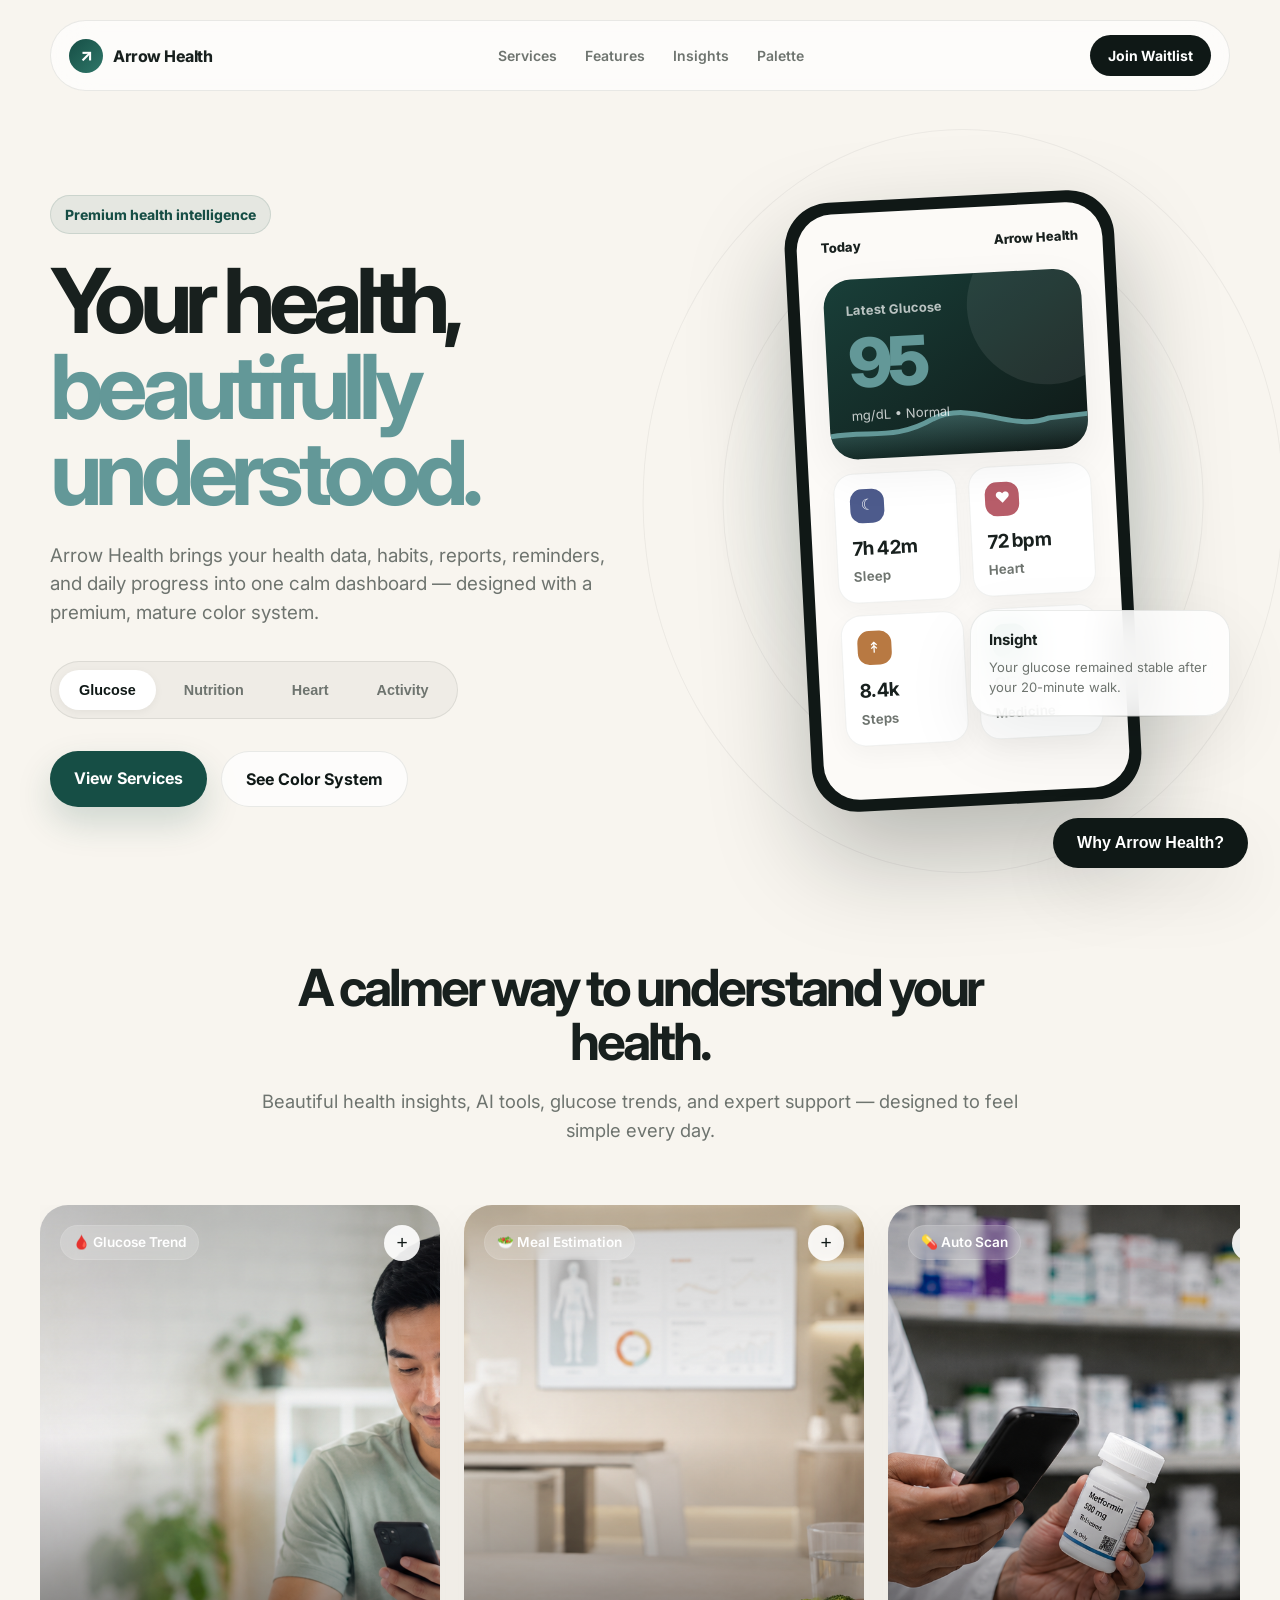
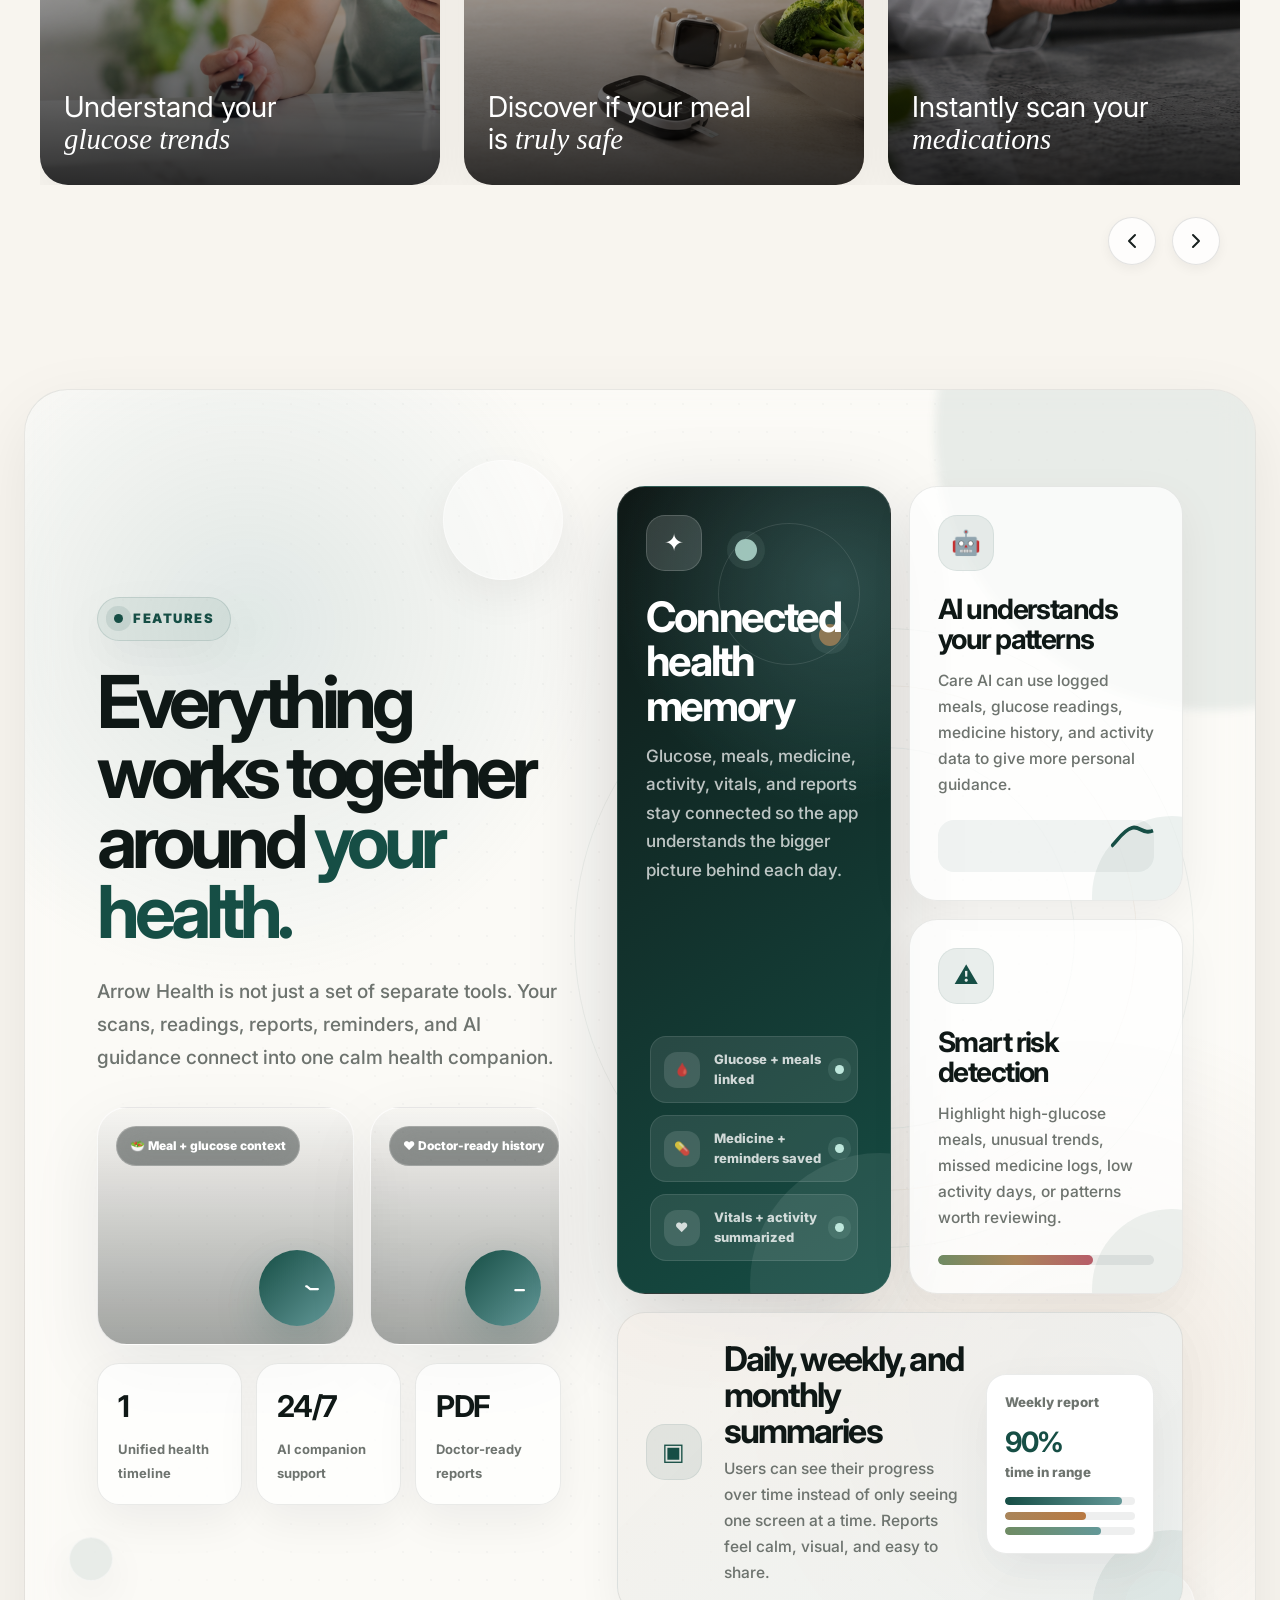
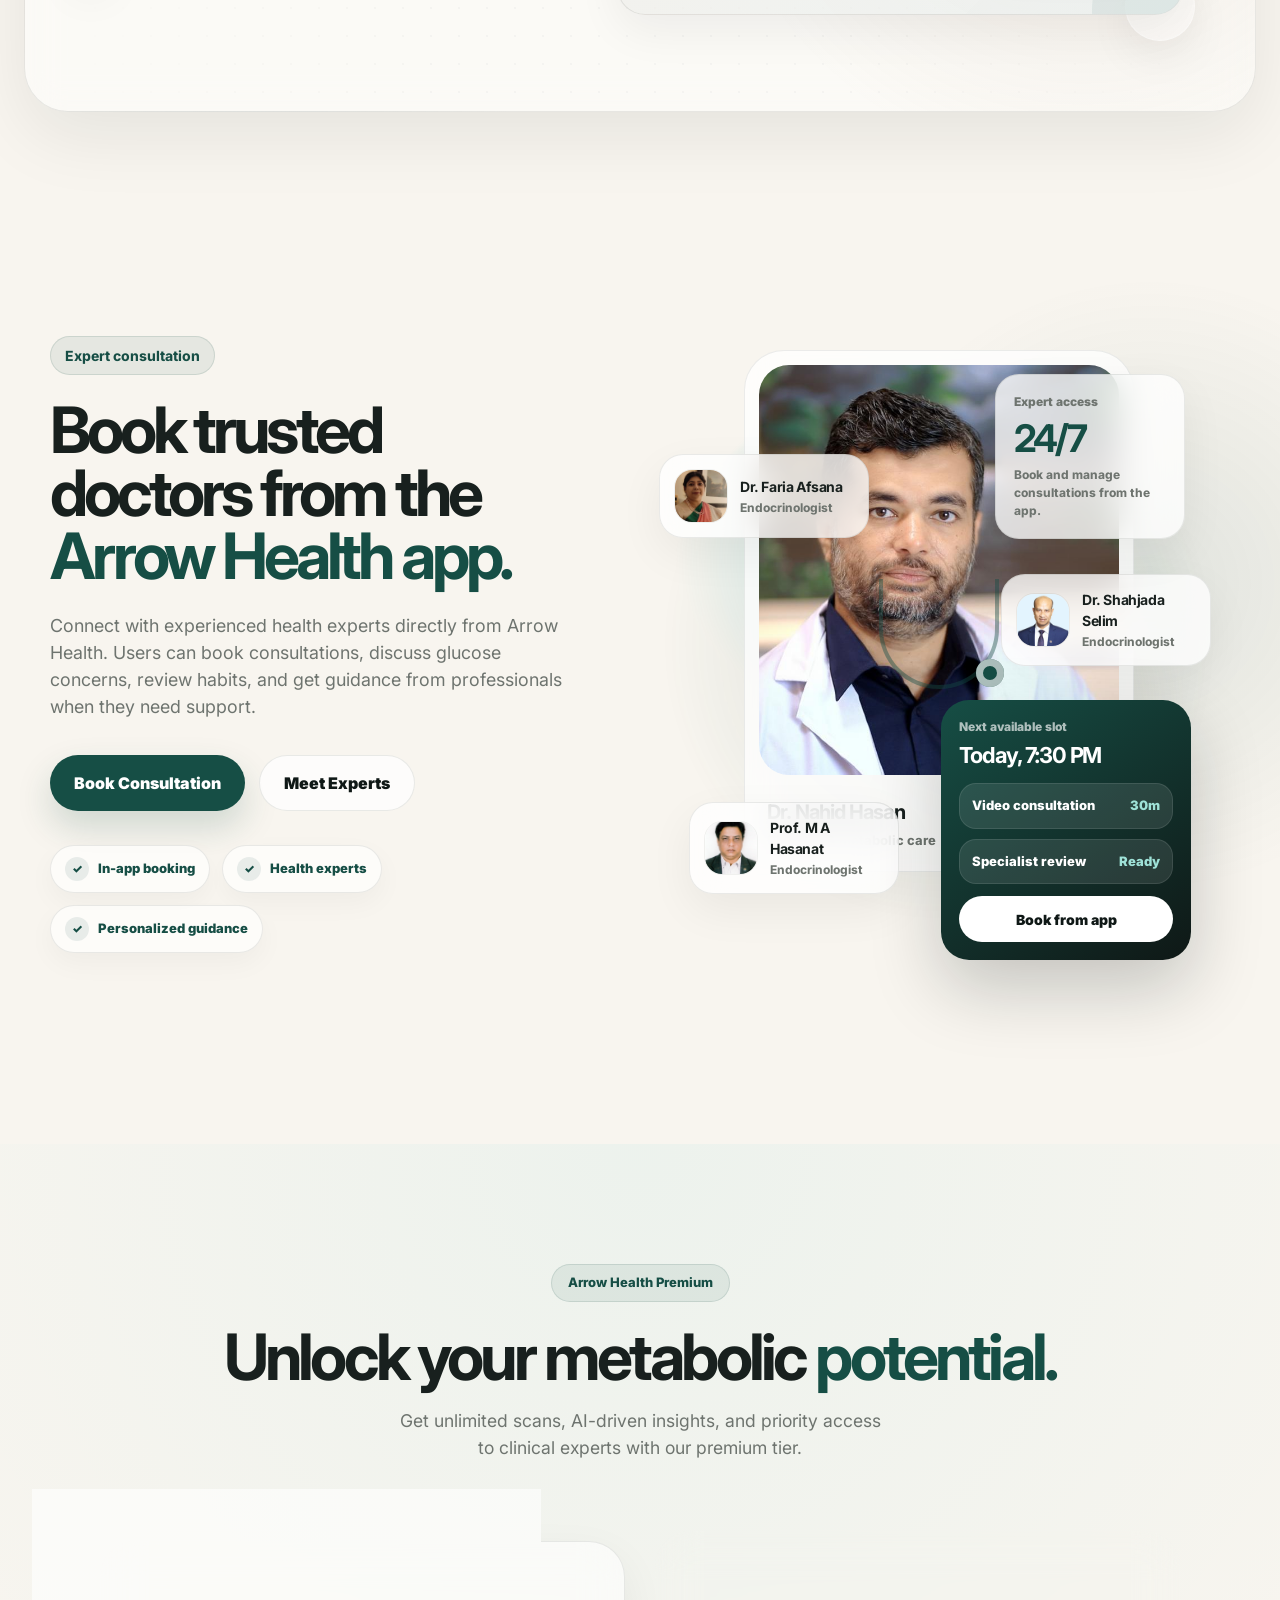
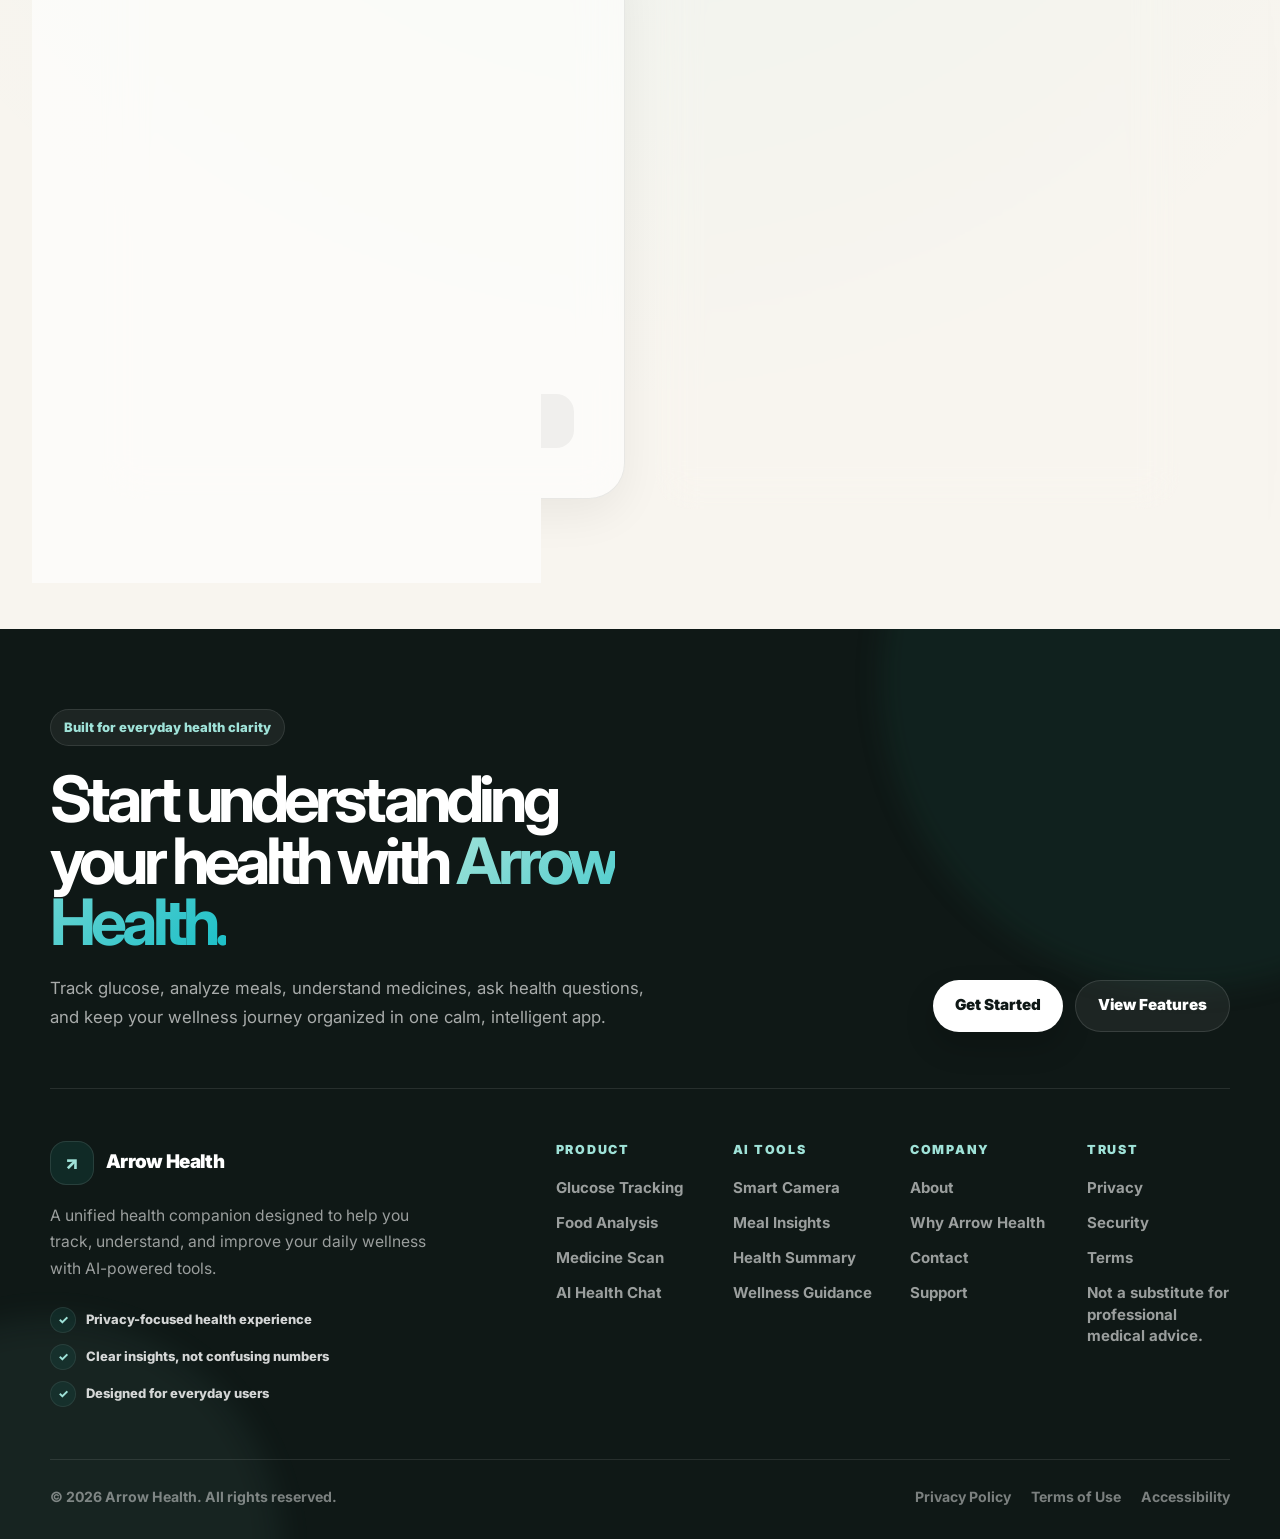
==== commit 24acc3f2: "added some improved features" ====
--- a/index.html
+++ b/index.html
@@ -22,6 +22,7 @@
     </a>
     <div class="nav-links">
       <a href="#services">Services</a>
+      <a href="#features">Features</a>
       <a href="#insights">Insights</a>
       <a href="#palette">Palette</a>
     </div>
@@ -457,6 +458,130 @@
   </section>
 
   <!-- Expert Consultation Section -->
+  <div id="features" class="feat-preview-wrap" style="width: min(1500px, calc(100% - 48px)); margin: 0 auto; padding: 24px 0 32px;">
+<section class="feat-section" id="features">
+      <div class="ambient-ring"></div>
+      <div class="floating-orb orb-1"></div>
+      <div class="floating-orb orb-2"></div>
+      <div class="floating-orb orb-3"></div>
+
+      <div class="section-inner">
+        <div class="feat-intro">
+          <div class="kicker"><span class="kicker-dot"></span> Features</div>
+          <h2>Everything works together around <span class="accent">your health.</span></h2>
+          <p class="lead">
+            Arrow Health is not just a set of separate tools. Your scans, readings, reports, reminders, and AI guidance connect into one calm health companion.
+          </p>
+
+          <div class="story-collage">
+            <div class="story-image">
+              <div class="story-pill">🥗 Meal + glucose context</div>
+              <div class="story-pulse">
+                <svg viewBox="0 0 80 40" aria-hidden="true">
+                  <path d="M2 22 H18 L25 9 L36 34 L47 17 H58 L64 22 H78" />
+                </svg>
+              </div>
+            </div>
+            <div class="story-image second">
+              <div class="story-pill">❤️ Doctor-ready history</div>
+              <div class="story-pulse">
+                <svg viewBox="0 0 80 40" aria-hidden="true">
+                  <path d="M2 24 H16 L24 16 L32 28 L42 10 L52 24 H78" />
+                </svg>
+              </div>
+            </div>
+          </div>
+
+          <div class="mini-proof">
+            <div class="proof-card">
+              <strong>1</strong>
+              <span>Unified health timeline</span>
+            </div>
+            <div class="proof-card">
+              <strong>24/7</strong>
+              <span>AI companion support</span>
+            </div>
+            <div class="proof-card">
+              <strong>PDF</strong>
+              <span>Doctor-ready reports</span>
+            </div>
+          </div>
+        </div>
+
+        <div class="feat-grid">
+          <article class="feat-card highlight">
+            <div class="memory-orbit"></div>
+            <div class="feat-icon">✦</div>
+            <h3>Connected health memory</h3>
+            <p>
+              Glucose, meals, medicine, activity, vitals, and reports stay connected so the app understands the bigger picture behind each day.
+            </p>
+
+            <div class="connected-line">
+              <div class="connection-row">
+                <span class="connection-icon">🩸</span>
+                <span>Glucose + meals linked</span>
+                <span class="connection-status"></span>
+              </div>
+              <div class="connection-row">
+                <span class="connection-icon">💊</span>
+                <span>Medicine + reminders saved</span>
+                <span class="connection-status"></span>
+              </div>
+              <div class="connection-row">
+                <span class="connection-icon">❤️</span>
+                <span>Vitals + activity summarized</span>
+                <span class="connection-status"></span>
+              </div>
+            </div>
+          </article>
+
+          <article class="feat-card">
+            <div class="feat-icon">🤖</div>
+            <h3>AI understands your patterns</h3>
+            <p>
+              Care AI can use logged meals, glucose readings, medicine history, and activity data to give more personal guidance.
+            </p>
+            <div class="card-sparkline">
+              <svg viewBox="0 0 280 52" preserveAspectRatio="none">
+                <path class="spark-path" d="M0 34 C28 16 50 42 78 26 S126 13 154 30 S204 46 232 20 S260 18 280 10" />
+              </svg>
+            </div>
+          </article>
+
+          <article class="feat-card">
+            <div class="feat-icon">⚠</div>
+            <h3>Smart risk detection</h3>
+            <p>
+              Highlight high-glucose meals, unusual trends, missed medicine logs, low activity days, or patterns worth reviewing.
+            </p>
+            <div class="risk-meter"><span></span></div>
+          </article>
+
+          <article class="feat-card wide-card">
+            <div class="feat-icon">▣</div>
+            <div>
+              <h3>Daily, weekly, and monthly summaries</h3>
+              <p>
+                Users can see their progress over time instead of only seeing one screen at a time. Reports feel calm, visual, and easy to share.
+              </p>
+            </div>
+            <div class="report-preview">
+              <small>Weekly report</small>
+              <strong>90%</strong>
+              <small>time in range</small>
+              <div class="report-bars">
+                <div class="feat-bar"><span style="width: 90%;"></span></div>
+                <div class="feat-bar"><span style="width: 62%; background: linear-gradient(90deg, var(--brand-secondary), var(--activity));"></span></div>
+                <div class="feat-bar"><span style="width: 74%; background: linear-gradient(90deg, var(--nutrition), var(--hero-active-color));"></span></div>
+              </div>
+            </div>
+          </article>
+        </div>
+      </div>
+    </section>
+</div>
+
   <section class="consult-section" id="consultation">
     <div class="consult-copy">
       <div class="eyebrow">Expert consultation</div>
--- a/style.css
+++ b/style.css
@@ -6311,4 +6311,669 @@
     border-radius: 12px;
     box-shadow: 0 4px 12px rgba(0,0,0,0.1);
     margin-bottom: 12px;
-}+}
+/* --- Features Section --- */
+
+    
+
+    
+
+    
+
+    .feat-preview-wrap {
+      width: min(1500px, calc(100% - 48px));
+      margin: 0 auto;
+      padding: 72px 0 90px;
+    }
+
+    .feat-section {
+      position: relative;
+      overflow: hidden;
+      border-radius: 44px;
+      padding: 96px 72px;
+      background:
+        radial-gradient(circle at 18% 18%, rgba(99, 152, 152, 0.18), transparent 24%),
+        radial-gradient(circle at 86% 76%, rgba(169, 133, 90, 0.14), transparent 26%),
+        rgba(255, 255, 255, 0.46);
+      border: 1px solid var(--border-soft);
+      box-shadow: var(--shadow-soft);
+      backdrop-filter: blur(18px);
+      isolation: isolate;
+    }
+
+    .feat-section::before {
+      content: "";
+      position: absolute;
+      inset: 0;
+      pointer-events: none;
+      background-image: radial-gradient(circle, rgba(24, 32, 30, 0.08) 1px, transparent 1px);
+      background-size: 28px 28px;
+      mask-image: linear-gradient(90deg, transparent 0%, #000 32%, #000 68%, transparent 100%);
+      opacity: 0.34;
+    }
+
+    .feat-section::after {
+      content: "";
+      position: absolute;
+      width: 560px;
+      height: 560px;
+      right: -240px;
+      top: -240px;
+      border-radius: 50%;
+      background: rgba(22, 78, 69, 0.08);
+      filter: blur(4px);
+    }
+
+    #features .ambient-ring {
+      position: absolute;
+      width: 620px;
+      height: 620px;
+      right: 5%;
+      top: 18%;
+      border-radius: 50%;
+      border: 1px solid rgba(22, 78, 69, 0.08);
+      pointer-events: none;
+      animation: slowSpin 22s linear infinite;
+      opacity: 0.78;
+    }
+
+    #features .ambient-ring::before,
+    #features .ambient-ring::after {
+      content: "";
+      position: absolute;
+      border-radius: 50%;
+      border: 1px solid rgba(169, 133, 90, 0.10);
+      inset: 56px;
+    }
+
+    #features .ambient-ring::after {
+      inset: 118px;
+      border-color: rgba(99, 152, 152, 0.13);
+    }
+
+    #features .section-inner {
+      position: relative;
+      z-index: 2;
+      display: grid;
+      grid-template-columns: 0.9fr 1.1fr;
+      gap: 56px;
+      align-items: center;
+    }
+
+    #features .kicker {
+      display: inline-flex;
+      align-items: center;
+      gap: 10px;
+      padding: 11px 16px;
+      margin-bottom: 26px;
+      border-radius: 999px;
+      color: var(--brand-primary);
+      background: rgba(22, 78, 69, 0.08);
+      border: 1px solid rgba(22, 78, 69, 0.12);
+      box-shadow: var(--shadow-card);
+      font-size: 13px;
+      font-weight: 900;
+      letter-spacing: 0.12em;
+      text-transform: uppercase;
+    }
+
+    #features .kicker-dot {
+      width: 9px;
+      height: 9px;
+      border-radius: 50%;
+      background: var(--brand-primary);
+      box-shadow: 0 0 0 8px rgba(22, 78, 69, 0.10);
+      animation: breathe 2.5s ease-in-out infinite;
+    }
+
+    #features h2 {
+      margin: 0;
+      max-width: 710px;
+      font-size: clamp(48px, 5.7vw, 86px);
+      line-height: 0.96;
+      letter-spacing: -0.075em;
+      color: var(--brand-dark);
+    }
+
+    #features .accent { color: var(--brand-primary); }
+
+    #features .lead {
+      max-width: 600px;
+      margin: 28px 0 32px;
+      color: var(--text-muted);
+      font-size: 19px;
+      line-height: 1.75;
+      font-weight: 520;
+    }
+
+    #features .story-collage {
+      display: grid;
+      grid-template-columns: 1fr 0.74fr;
+      gap: 16px;
+      max-width: 650px;
+      margin: 32px 0 18px;
+    }
+
+    #features .story-image {
+      position: relative;
+      min-height: 238px;
+      border-radius: 30px;
+      overflow: hidden;
+      border: 1px solid rgba(255, 255, 255, 0.72);
+      box-shadow: var(--shadow-soft);
+      background:
+        linear-gradient(180deg, rgba(15, 24, 22, 0.02), rgba(15, 24, 22, 0.38)),
+        url("https://images.unsplash.com/photo-1512621776951-a57141f2eefd?auto=format&fit=crop&w=1200&q=88") center / cover;
+      animation: imageFloat 6.5s ease-in-out infinite;
+    }
+
+    .story-image.second {
+      min-height: 238px;
+      background:
+        linear-gradient(180deg, rgba(15, 24, 22, 0.02), rgba(15, 24, 22, 0.36)),
+        url("https://images.unsplash.com/photo-1505751172876-fa1923c5c528?auto=format&fit=crop&w=1200&q=88") center / cover;
+      animation-delay: -2.4s;
+    }
+
+    #features .story-pill {
+      position: absolute;
+      left: 18px;
+      top: 18px;
+      padding: 10px 13px;
+      border-radius: 999px;
+      color: #fff;
+      background: rgba(15, 24, 22, 0.42);
+      border: 1px solid rgba(255, 255, 255, 0.20);
+      backdrop-filter: blur(16px);
+      font-size: 12px;
+      font-weight: 850;
+      display: inline-flex;
+      align-items: center;
+      gap: 8px;
+    }
+
+    #features .story-pulse {
+      position: absolute;
+      right: 18px;
+      bottom: 18px;
+      width: 76px;
+      height: 76px;
+      border-radius: 50%;
+      display: grid;
+      place-items: center;
+      color: #fff;
+      background: linear-gradient(135deg, var(--brand-primary), var(--hero-active-color));
+      box-shadow: 0 18px 45px rgba(22, 78, 69, 0.22);
+      animation: pulseGlow 2.7s ease-in-out infinite;
+    }
+
+    .story-pulse svg {
+      width: 44px;
+      height: 26px;
+      overflow: visible;
+    }
+
+    .story-pulse path {
+      fill: none;
+      stroke: #fff;
+      stroke-width: 4;
+      stroke-linecap: round;
+      stroke-linejoin: round;
+      stroke-dasharray: 88;
+      stroke-dashoffset: 88;
+      animation: drawPulse 2.1s ease-in-out infinite;
+    }
+
+    #features .mini-proof {
+      display: grid;
+      grid-template-columns: repeat(3, 1fr);
+      gap: 14px;
+      max-width: 650px;
+    }
+
+    #features .proof-card {
+      padding: 20px;
+      border-radius: 22px;
+      background: rgba(255, 255, 255, 0.68);
+      border: 1px solid var(--border-soft);
+      box-shadow: var(--shadow-card);
+      transform: translateY(0);
+      transition: transform 0.25s ease, box-shadow 0.25s ease;
+    }
+
+    #features .proof-card:hover {
+      transform: translateY(-6px);
+      box-shadow: var(--shadow-soft);
+    }
+
+    #features .proof-card strong {
+      display: block;
+      margin-bottom: 7px;
+      font-size: 30px;
+      letter-spacing: -0.06em;
+      color: var(--brand-dark);
+    }
+
+    #features .proof-card span {
+      color: var(--text-muted);
+      font-size: 13px;
+      line-height: 1.4;
+      font-weight: 700;
+    }
+
+    .feat-grid {
+      display: grid;
+      grid-template-columns: repeat(2, minmax(0, 1fr));
+      gap: 18px;
+    }
+
+    .feat-card {
+      position: relative;
+      min-height: 230px;
+      padding: 28px;
+      border-radius: 28px;
+      background: rgba(255, 255, 255, 0.74);
+      border: 1px solid var(--border-soft);
+      box-shadow: var(--shadow-card);
+      overflow: hidden;
+      transition: transform 0.28s ease, box-shadow 0.28s ease, background 0.28s ease;
+      animation: riseIn 0.8s ease both;
+    }
+
+    .feat-card:hover {
+      transform: translateY(-8px);
+      background: rgba(255, 255, 255, 0.88);
+      box-shadow: var(--shadow-soft);
+    }
+
+    .feat-card::after {
+      content: "";
+      position: absolute;
+      width: 160px;
+      height: 160px;
+      right: -70px;
+      bottom: -76px;
+      border-radius: 50%;
+      background: rgba(22, 78, 69, 0.075);
+    }
+
+    .feat-card.highlight {
+      grid-row: span 2;
+      min-height: 520px;
+      color: #fff;
+      background:
+        radial-gradient(circle at 80% 12%, rgba(99, 152, 152, 0.34), transparent 30%),
+        linear-gradient(145deg, var(--brand-dark), var(--brand-primary));
+      border-color: rgba(255, 255, 255, 0.12);
+      box-shadow: 0 28px 90px rgba(15, 24, 22, 0.18);
+    }
+
+    .feat-card.highlight::after {
+      background: rgba(255, 255, 255, 0.08);
+      width: 260px;
+      height: 260px;
+      right: -120px;
+      bottom: -120px;
+    }
+
+    .feat-icon {
+      position: relative;
+      z-index: 2;
+      width: 56px;
+      height: 56px;
+      margin-bottom: 24px;
+      display: grid;
+      place-items: center;
+      border-radius: 19px;
+      color: var(--brand-primary);
+      background: rgba(22, 78, 69, 0.09);
+      border: 1px solid rgba(22, 78, 69, 0.08);
+      font-size: 24px;
+    }
+
+    .highlight .feat-icon {
+      color: #fff;
+      background: rgba(255, 255, 255, 0.14);
+      border-color: rgba(255, 255, 255, 0.16);
+    }
+
+    .feat-card h3 {
+      position: relative;
+      z-index: 2;
+      margin: 0 0 14px;
+      font-size: 28px;
+      line-height: 1.05;
+      letter-spacing: -0.055em;
+      color: var(--brand-dark);
+    }
+
+    .highlight h3 {
+      color: #fff;
+      font-size: 42px;
+      max-width: 320px;
+    }
+
+    .feat-card p {
+      position: relative;
+      z-index: 2;
+      margin: 0;
+      color: var(--text-muted);
+      font-size: 15.5px;
+      line-height: 1.68;
+      font-weight: 520;
+    }
+
+    .highlight p {
+      color: rgba(255, 255, 255, 0.72);
+      font-size: 17px;
+      max-width: 360px;
+    }
+
+    #features .memory-orbit {
+      position: absolute;
+      right: 30px;
+      top: 36px;
+      width: 142px;
+      height: 142px;
+      border-radius: 50%;
+      border: 1px solid rgba(255, 255, 255, 0.14);
+      animation: slowSpin 14s linear infinite;
+      opacity: 0.8;
+    }
+
+    #features .memory-orbit::before,
+    #features .memory-orbit::after {
+      content: "";
+      position: absolute;
+      width: 22px;
+      height: 22px;
+      border-radius: 50%;
+      background: #BFE8DD;
+      box-shadow: 0 0 0 8px rgba(191, 232, 221, 0.10);
+      top: 15px;
+      left: 16px;
+    }
+
+    #features .memory-orbit::after {
+      background: var(--brand-secondary);
+      top: auto;
+      left: auto;
+      right: 18px;
+      bottom: 18px;
+    }
+
+    #features .connected-line {
+      position: absolute;
+      inset: auto 32px 32px 32px;
+      z-index: 2;
+      display: grid;
+      gap: 12px;
+    }
+
+    #features .connection-row {
+      display: grid;
+      grid-template-columns: 38px 1fr auto;
+      align-items: center;
+      gap: 12px;
+      padding: 13px;
+      border-radius: 16px;
+      background: rgba(255, 255, 255, 0.09);
+      border: 1px solid rgba(255, 255, 255, 0.10);
+      color: rgba(255, 255, 255, 0.78);
+      font-size: 13px;
+      font-weight: 800;
+      animation: pulseRow 3.4s ease-in-out infinite;
+    }
+
+    .connection-row:nth-child(2) { animation-delay: 0.4s; }
+    .connection-row:nth-child(3) { animation-delay: 0.8s; }
+
+    #features .connection-icon {
+      width: 36px;
+      height: 36px;
+      display: grid;
+      place-items: center;
+      border-radius: 13px;
+      background: rgba(255, 255, 255, 0.12);
+    }
+
+    #features .connection-status {
+      width: 9px;
+      height: 9px;
+      border-radius: 50%;
+      background: #BFE8DD;
+      box-shadow: 0 0 0 7px rgba(191, 232, 221, 0.10);
+    }
+
+    #features .card-sparkline {
+      position: relative;
+      z-index: 2;
+      height: 52px;
+      margin-top: 22px;
+      border-radius: 16px;
+      overflow: hidden;
+      background: rgba(22, 78, 69, 0.06);
+    }
+
+    .card-sparkline svg {
+      width: 100%;
+      height: 100%;
+    }
+
+    #features .spark-path {
+      fill: none;
+      stroke: var(--brand-primary);
+      stroke-width: 4;
+      stroke-linecap: round;
+      stroke-dasharray: 240;
+      stroke-dashoffset: 240;
+      animation: drawLine 2.7s ease-in-out infinite;
+    }
+
+    #features .risk-meter {
+      position: relative;
+      z-index: 2;
+      height: 10px;
+      margin-top: 24px;
+      border-radius: 999px;
+      background: rgba(24, 32, 30, 0.08);
+      overflow: hidden;
+    }
+
+    #features .risk-meter span {
+      display: block;
+      height: 100%;
+      width: 72%;
+      border-radius: inherit;
+      background: linear-gradient(90deg, var(--nutrition), var(--brand-secondary), var(--heart));
+      animation: slideMeter 2.8s ease-in-out infinite;
+    }
+
+    #features .wide-card {
+      grid-column: 1 / -1;
+      min-height: 206px;
+      display: grid;
+      grid-template-columns: auto 1fr auto;
+      gap: 22px;
+      align-items: center;
+      background:
+        linear-gradient(135deg, rgba(169, 133, 90, 0.10), rgba(99, 152, 152, 0.11)),
+        rgba(255, 255, 255, 0.74);
+    }
+
+    #features .wide-card h3 {
+      font-size: 34px;
+      margin-bottom: 8px;
+    }
+
+    #features .report-preview {
+      position: relative;
+      z-index: 2;
+      min-width: 168px;
+      padding: 18px;
+      border-radius: 20px;
+      background: var(--surface);
+      border: 1px solid var(--border-soft);
+      box-shadow: var(--shadow-card);
+      animation: reportFloat 5.8s ease-in-out infinite;
+    }
+
+    #features .report-preview small {
+      display: block;
+      color: var(--text-muted);
+      font-weight: 800;
+      margin-bottom: 8px;
+    }
+
+    #features .report-preview strong {
+      color: var(--brand-primary);
+      font-size: 28px;
+      letter-spacing: -0.05em;
+    }
+
+    .report-bars {
+      margin-top: 14px;
+      display: grid;
+      gap: 7px;
+    }
+
+    .feat-bar {
+      height: 8px;
+      border-radius: 999px;
+      background: rgba(24, 32, 30, 0.07);
+      overflow: hidden;
+    }
+
+    .feat-bar span {
+      display: block;
+      height: 100%;
+      border-radius: inherit;
+      background: linear-gradient(90deg, var(--brand-primary), var(--hero-active-color));
+      animation: fillBar 1.2s ease both;
+    }
+
+    #features .floating-orb {
+      position: absolute;
+      border-radius: 50%;
+      border: 1px solid rgba(255, 255, 255, 0.42);
+      background: rgba(255, 255, 255, 0.36);
+      box-shadow: var(--shadow-card);
+      animation: floatOrb 8s ease-in-out infinite;
+      z-index: 1;
+    }
+
+    #features .orb-1 {
+      width: 120px;
+      height: 120px;
+      left: 34%;
+      top: 70px;
+    }
+
+    #features .orb-2 {
+      width: 70px;
+      height: 70px;
+      right: 60px;
+      bottom: 70px;
+      animation-delay: -3s;
+    }
+
+    #features .orb-3 {
+      width: 44px;
+      height: 44px;
+      left: 44px;
+      bottom: 130px;
+      background: rgba(22, 78, 69, 0.08);
+      animation-delay: -1.8s;
+    }
+
+    @keyframes riseIn {
+      from { opacity: 0; transform: translateY(20px); }
+      to { opacity: 1; transform: translateY(0); }
+    }
+
+    @keyframes fillBar { from { width: 0%; } }
+
+    @keyframes pulseRow {
+      0%, 100% { transform: translateX(0); opacity: 0.78; }
+      50% { transform: translateX(6px); opacity: 1; }
+    }
+
+    @keyframes floatOrb {
+      0%, 100% { transform: translateY(0); }
+      50% { transform: translateY(-18px); }
+    }
+
+    @keyframes imageFloat {
+      0%, 100% { transform: translateY(0) rotate(0deg); }
+      50% { transform: translateY(-12px) rotate(-1deg); }
+    }
+
+    @keyframes pulseGlow {
+      0%, 100% { transform: scale(1); box-shadow: 0 18px 45px rgba(22, 78, 69, 0.22); }
+      50% { transform: scale(1.06); box-shadow: 0 24px 65px rgba(22, 78, 69, 0.34); }
+    }
+
+    @keyframes drawPulse {
+      0% { stroke-dashoffset: 88; opacity: 0.4; }
+      35% { opacity: 1; }
+      70%, 100% { stroke-dashoffset: 0; opacity: 1; }
+    }
+
+    @keyframes breathe {
+      0%, 100% { transform: scale(1); box-shadow: 0 0 0 8px rgba(22, 78, 69, 0.10); }
+      50% { transform: scale(1.15); box-shadow: 0 0 0 13px rgba(22, 78, 69, 0.06); }
+    }
+
+    @keyframes slowSpin {
+      from { transform: rotate(0deg); }
+      to { transform: rotate(360deg); }
+    }
+
+    @keyframes drawLine {
+      0% { stroke-dashoffset: 240; }
+      45%, 65% { stroke-dashoffset: 0; }
+      100% { stroke-dashoffset: -240; }
+    }
+
+    @keyframes slideMeter {
+      0%, 100% { width: 52%; }
+      50% { width: 82%; }
+    }
+
+    @keyframes reportFloat {
+      0%, 100% { transform: translateY(0); }
+      50% { transform: translateY(-8px); }
+    }
+
+    @media (max-width: 1120px) {
+      .feat-section { padding: 72px 34px; }
+      #features .section-inner { grid-template-columns: 1fr; }
+      .feat-card.highlight { min-height: 500px; }
+    }
+
+    @media (max-width: 760px) {
+      .feat-preview-wrap {
+        width: min(100% - 24px, 1500px);
+        padding: 24px 0;
+      }
+
+      .feat-section {
+        padding: 48px 20px;
+        border-radius: 28px;
+      }
+
+      #features h2 { font-size: 44px; }
+      #features .lead { font-size: 16px; }
+
+      .story-collage,
+      .mini-proof,
+      .feat-grid,
+      #features .wide-card {
+        grid-template-columns: 1fr;
+      }
+
+      .feat-card.highlight { min-height: 560px; }
+      #features .wide-card { align-items: start; }
+      #features .ambient-ring { display: none; }
+    }
+  
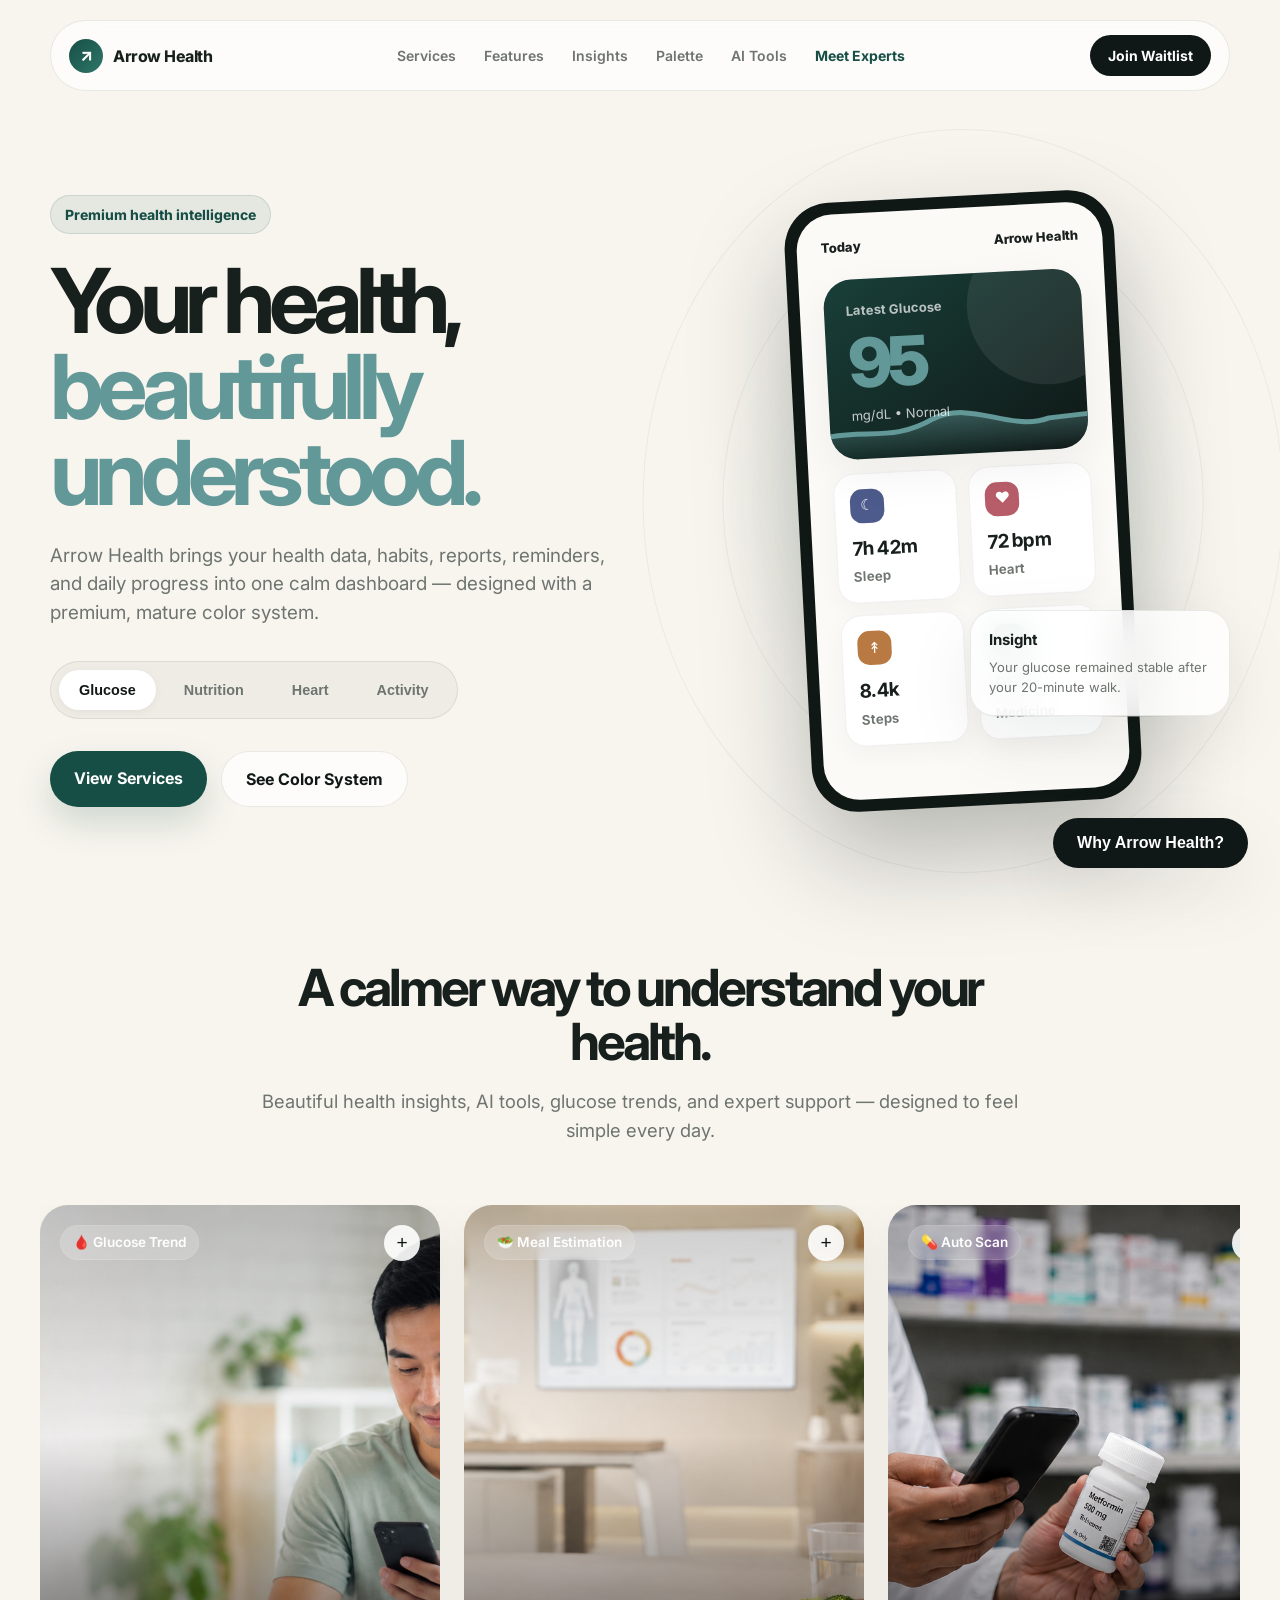
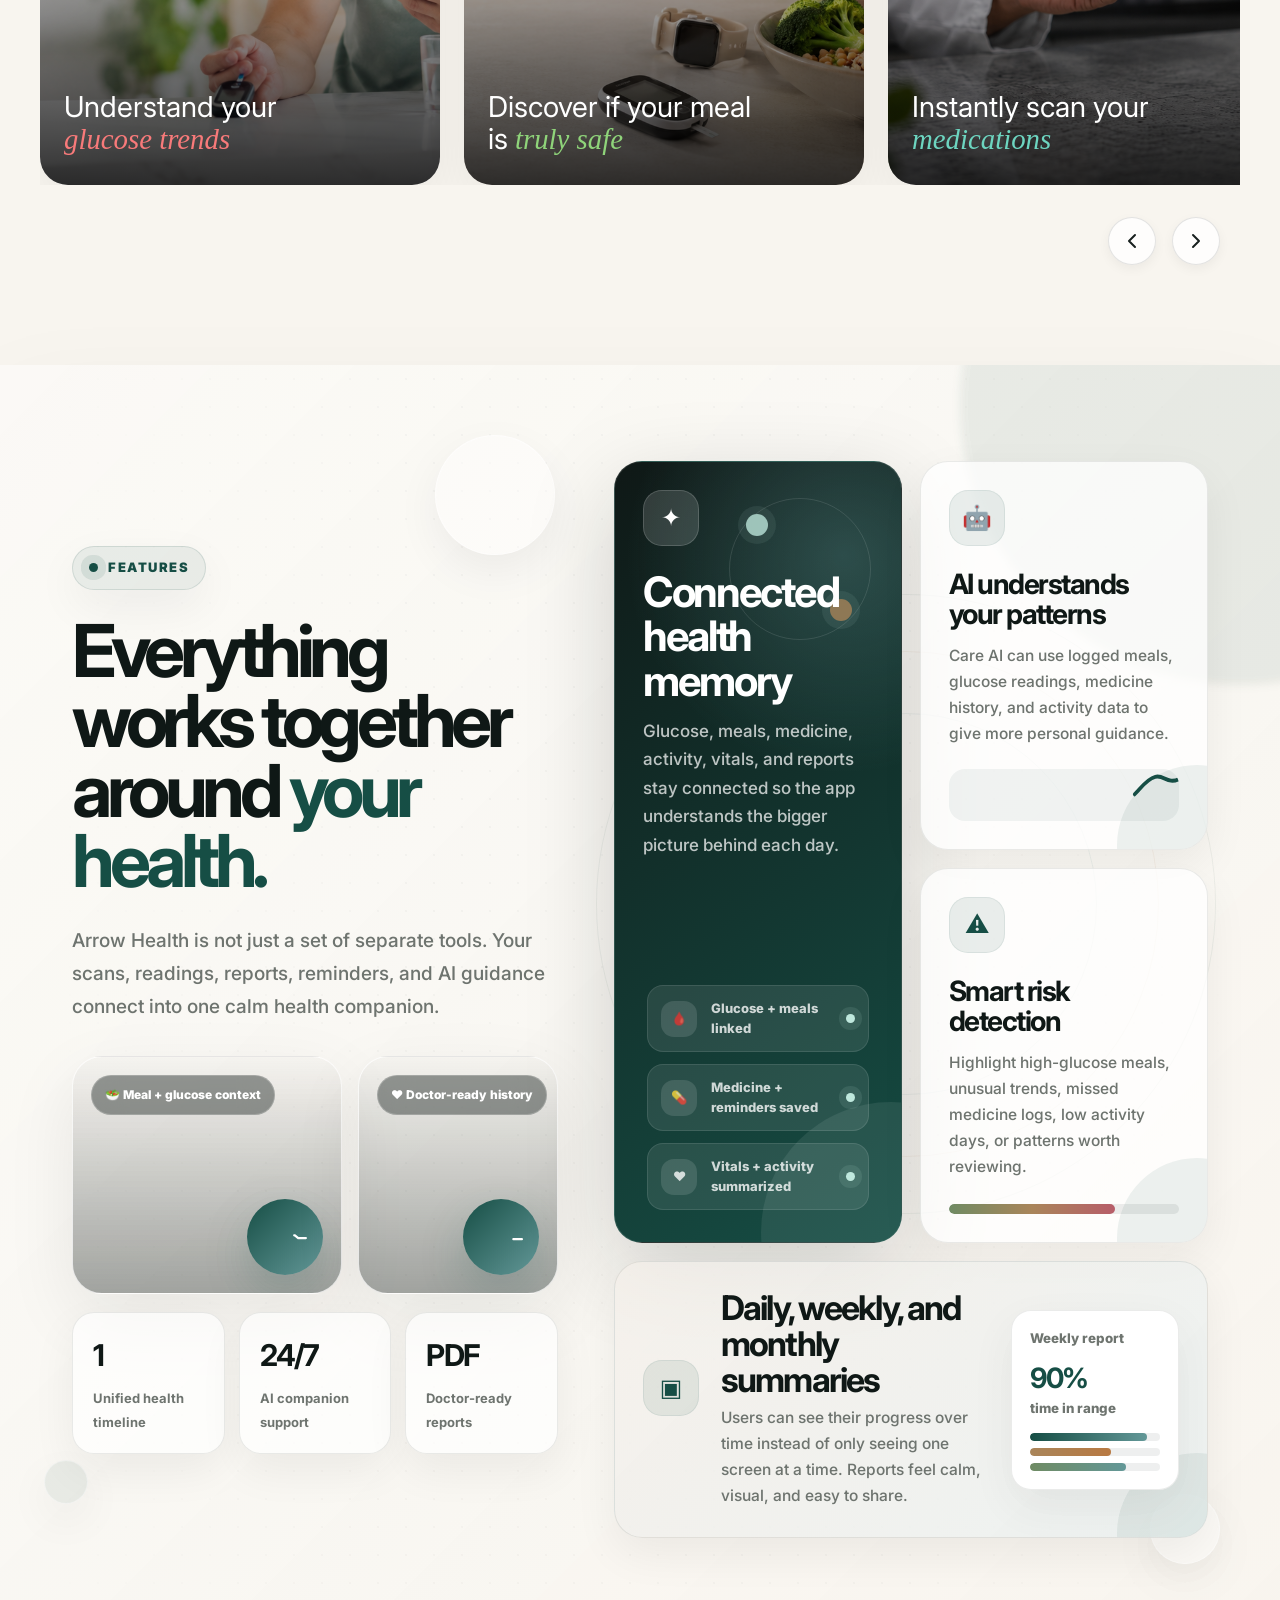
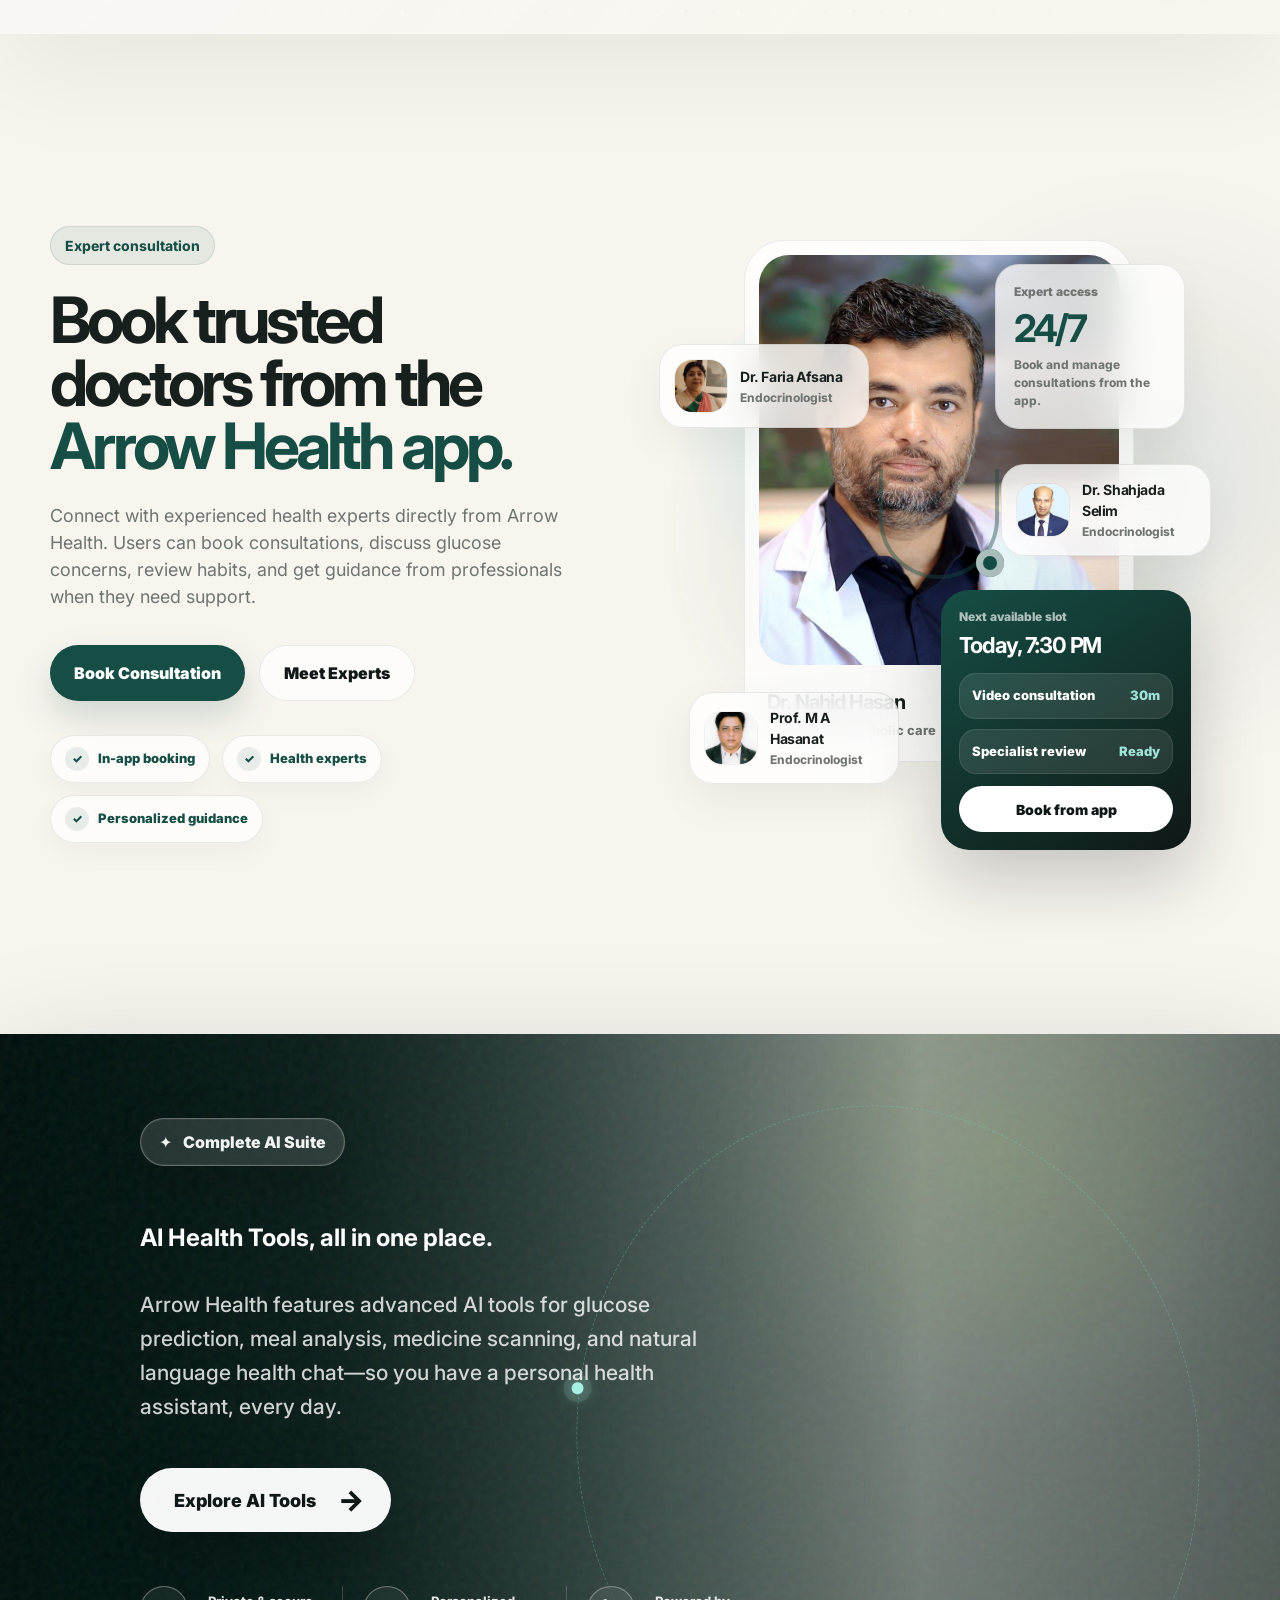
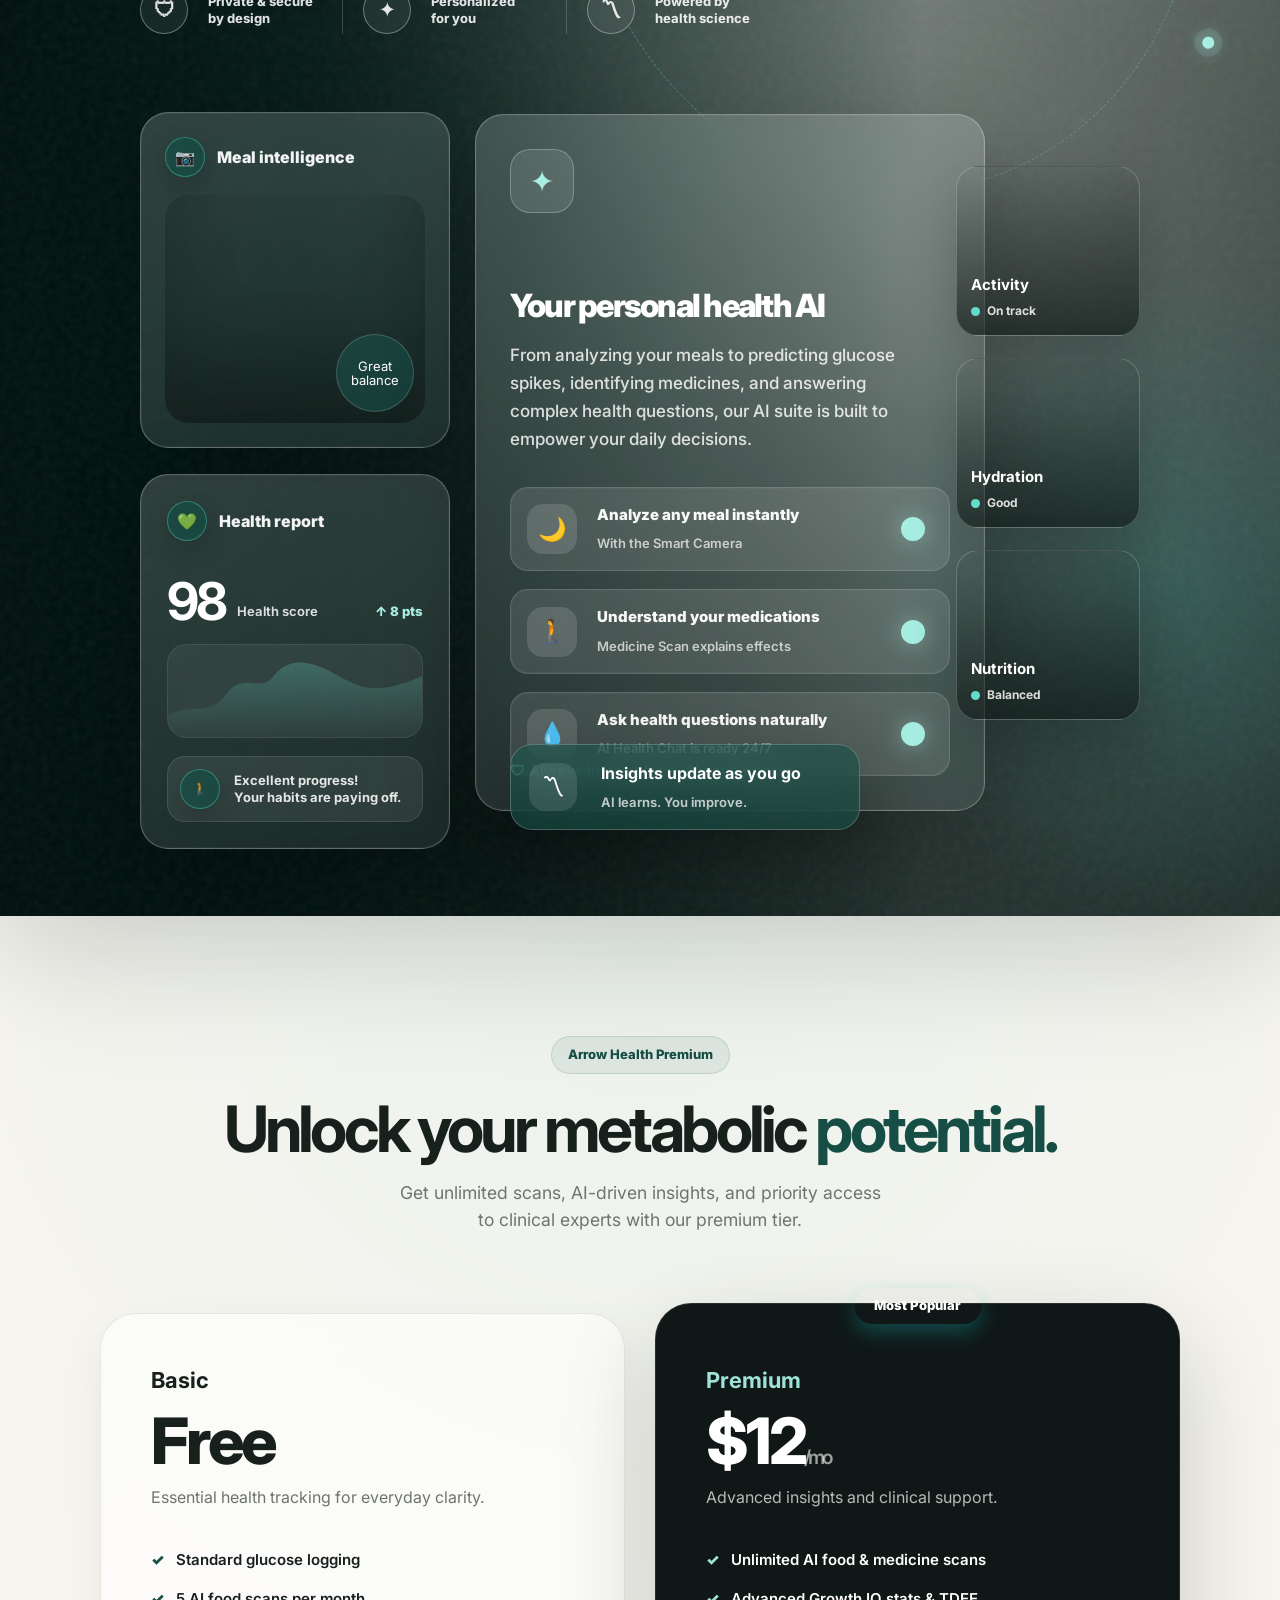
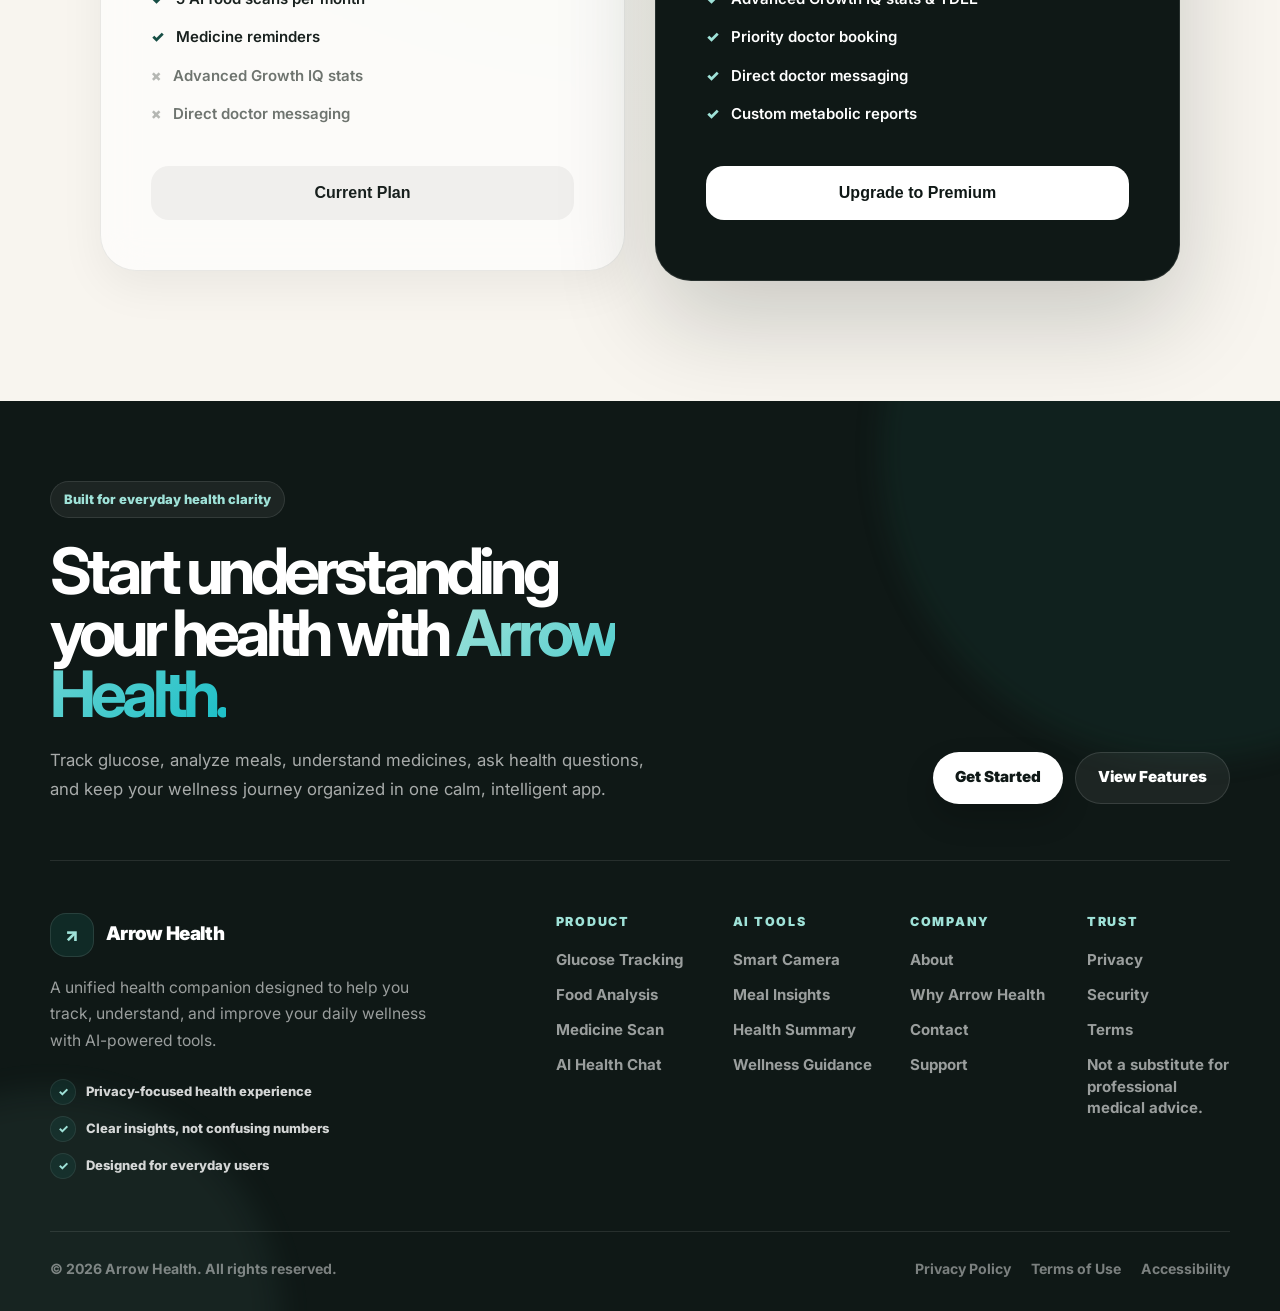
==== commit 7835287f: "Added more feature" ====
--- a/index.html
+++ b/index.html
@@ -25,6 +25,9 @@
       <a href="#features">Features</a>
       <a href="#insights">Insights</a>
       <a href="#palette">Palette</a>
+    
+      <a href="#ai-tools">AI Tools</a>
+      <a href="#consultation">Meet Experts</a>
     </div>
     <a class="nav-button" href="#">Join Waitlist</a>
   </nav>
@@ -142,9 +145,9 @@
               <button class="expand-btn">+</button>
             </div>
             <div class="card-content-left">
-              <h3>Understand your <i>glucose trends</i></h3>
-              <p class="feature-desc">Get insights into your daily glucose levels, see how meals affect your body in real-time, and stay in range effortlessly.</p>
-              <a href="glucose.html" class="feature-learn-more">Learn More</a>
+              <h3>Understand your <i style="color:#F87A7A;">glucose trends</i></h3>
+              <p class="feature-desc">Get insights into your daily glucose levels, see how meals affect your body in <span style="color:#FFAD9E;font-weight:700;">real-time</span>, and <span style="color:#F87A7A;font-weight:700;">stay in range</span> effortlessly.</p>
+              <a href="glucose.html" class="feature-learn-more">Learn More →</a>
             </div>
             <div class="card-content-right">
               <!-- Graph Card -->
@@ -202,9 +205,9 @@
               <button class="expand-btn">+</button>
             </div>
             <div class="card-content-left">
-              <h3>Discover if your meal is <i>truly safe</i></h3>
-              <p class="feature-desc">Use our AI to scan your food, breakdown macros, and estimate safety based on your personal health profile.</p>
-              <a href="meal_estimation.html" class="feature-learn-more">Learn More</a>
+              <h3>Discover if your meal is <i style="color:#8FD47A;">truly safe</i></h3>
+              <p class="feature-desc">Use our <span style="color:#8FD47A;font-weight:700;">AI</span> to scan your food, breakdown <span style="color:#A8E89C;font-weight:700;">macros</span>, and estimate safety based on your <span style="color:#8FD47A;font-weight:700;">personal health profile</span>.</p>
+              <a href="meal_estimation.html" class="feature-learn-more">Learn More →</a>
             </div>
             <div class="card-content-right">
               <!-- Snack Impact Widget -->
@@ -278,9 +281,9 @@
               <button class="expand-btn">+</button>
             </div>
             <div class="card-content-left">
-              <h3>Instantly scan your <i>medications</i></h3>
-              <p class="feature-desc">Point your camera at any medicine to instantly get dosage instructions, side effects, and clash warnings.</p>
-              <a href="#" class="feature-learn-more">Learn More</a>
+              <h3>Instantly scan your <i style="color:#6DD5C0;">medications</i></h3>
+              <p class="feature-desc">Point your camera at any medicine to instantly get <span style="color:#6DD5C0;font-weight:700;">dosage instructions</span>, side effects, and <span style="color:#7AEAD8;font-weight:700;">clash warnings</span>.</p>
+              <a href="medicine.html" class="feature-learn-more">Learn More →</a>
             </div>
             <div class="card-content-right">
               <!-- Medicine Detected Card -->
@@ -347,9 +350,9 @@
               <button class="expand-btn">+</button>
             </div>
             <div class="card-content-left">
-              <h3>Discuss your health with <i>AI</i></h3>
-              <p class="feature-desc">Chat with our advanced AI health expert to understand your data, get tailored advice, and plan your wellness journey.</p>
-              <a href="ai_wellness.html" class="feature-learn-more">Learn More</a>
+              <h3>Discuss your health with <i style="color:#79C8F0;">AI</i></h3>
+              <p class="feature-desc">Chat with our advanced AI health expert to understand your data, get <span style="color:#79C8F0;font-weight:700;">tailored advice</span>, and plan your <span style="color:#A3DBFF;font-weight:700;">wellness journey</span>.</p>
+              <a href="ai_wellness.html" class="feature-learn-more">Learn More →</a>
             </div>
             <div class="card-content-right">
               <div class="mini-widget chat-bubble user">
@@ -370,9 +373,9 @@
               <button class="expand-btn">+</button>
             </div>
             <div class="card-content-left">
-              <h3>Insights from <i>health calculators</i></h3>
-              <p class="feature-desc">Utilize our diverse range of clinical calculators to stay on top of your BMI, BMR, and other vital metrics.</p>
-              <a href="calculators.html" class="feature-learn-more">Learn More</a>
+              <h3>Insights from <i style="color:#B8A9FF;">health calculators</i></h3>
+              <p class="feature-desc">Utilize our diverse range of clinical calculators to stay on top of your <span style="color:#B8A9FF;font-weight:700;">BMI</span>, <span style="color:#CFC0FF;font-weight:700;">BMR</span>, and other <span style="color:#B8A9FF;font-weight:700;">vital metrics</span>.</p>
+              <a href="calculators.html" class="feature-learn-more">Learn More →</a>
             </div>
             <div class="card-content-right">
               <div class="mini-widget">
@@ -396,9 +399,9 @@
               <button class="expand-btn">+</button>
             </div>
             <div class="card-content-left">
-              <h3>Track your daily <i>activity & burn</i></h3>
-              <p class="feature-desc">Measure your daily steps, distance, and calories burned to hit your fitness goals and stay active.</p>
-              <a href="#" class="feature-learn-more">Learn More</a>
+              <h3>Track your daily <i style="color:#FFB347;">activity & burn</i></h3>
+              <p class="feature-desc">Measure your daily steps, distance, and <span style="color:#FFB347;font-weight:700;">calories burned</span> to hit your <span style="color:#FFCC80;font-weight:700;">fitness goals</span> and stay active.</p>
+              <a href="activity.html" class="feature-learn-more">Learn More →</a>
             </div>
             <div class="card-content-right">
               <!-- Live Activity Widget -->
@@ -458,8 +461,7 @@
   </section>
 
   <!-- Expert Consultation Section -->
-  <div id="features" class="feat-preview-wrap" style="width: min(1500px, calc(100% - 48px)); margin: 0 auto; padding: 24px 0 32px;">
-<section class="feat-section" id="features">
+  <section class="feat-section" id="features">
       <div class="ambient-ring"></div>
       <div class="floating-orb orb-1"></div>
       <div class="floating-orb orb-2"></div>
@@ -580,7 +582,6 @@
         </div>
       </div>
     </section>
-</div>
 
   <section class="consult-section" id="consultation">
     <div class="consult-copy">
@@ -662,6 +663,163 @@
       </div>
     </div>
   </section>
+
+  <section class="ai-guidance-wellness-guidance-hero" id="wellness-guidance">
+      <div class="ai-guidance-grain"></div>
+      <div class="ai-guidance-orbit-line"></div>
+
+      <div class="ai-guidance-section-inner">
+        <div class="ai-guidance-copy-side">
+          <div class="ai-guidance-eyebrow">
+            <span class="ai-guidance-ai-guidance-eyebrow-icon">✦</span>
+            <span>Complete AI Suite</span>
+          </div>
+
+          <h1>
+            AI Health Tools,
+            <span class="ai-guidance-gold">all</span>
+            in one place.
+          </h1>
+
+          <p class="ai-guidance-hero-copy">
+            Arrow Health features advanced AI tools for glucose prediction, meal analysis, medicine scanning, and natural language health chat—so you have a personal health assistant, every day.
+          </p>
+
+          <a href="#" class="ai-guidance-hero-btn">
+            <span>Explore AI Tools</span>
+            <span class="ai-guidance-arrow">→</span>
+          </a>
+
+          <div class="ai-guidance-trust-row">
+            <div class="ai-guidance-trust-item">
+              <div class="ai-guidance-trust-icon">🛡</div>
+              <span>Private & secure<br>by design</span>
+            </div>
+            <div class="ai-guidance-trust-item">
+              <div class="ai-guidance-trust-icon">✦</div>
+              <span>Personalized<br>for you</span>
+            </div>
+            <div class="ai-guidance-trust-item">
+              <div class="ai-guidance-trust-icon">〽</div>
+              <span>Powered by<br>health science</span>
+            </div>
+          </div>
+        </div>
+
+        <div class="ai-guidance-visual-side">
+          <article class="ai-guidance-glass-card ai-guidance-meal-card">
+            <div class="ai-guidance-card-title">
+              <span class="ai-guidance-tiny-icon">📷</span>
+              <span>Meal intelligence</span>
+            </div>
+            <div class="ai-guidance-meal-photo">
+              <div class="ai-guidance-balance-pill">Great<br>balance</div>
+            </div>
+          </article>
+
+          <article class="ai-guidance-glass-card ai-guidance-report-card">
+            <div class="ai-guidance-card-title">
+              <span class="ai-guidance-tiny-icon">💚</span>
+              <span>Health report</span>
+            </div>
+
+            <div class="ai-guidance-score-row">
+              <div class="ai-guidance-score-number">98</div>
+              <div class="ai-guidance-score-label">Health score</div>
+              <div class="ai-guidance-score-up">↑ 8 pts</div>
+            </div>
+
+            <div class="ai-guidance-mini-chart">
+              <svg viewBox="0 0 260 94" preserveAspectRatio="none">
+                <defs>
+                  <linearGradient id="chartFill" x1="0" x2="0" y1="0" y2="1">
+                    <stop offset="0" stop-color="#6EE7D5" stop-opacity="0.24" />
+                    <stop offset="1" stop-color="#6EE7D5" stop-opacity="0" />
+                  </linearGradient>
+                </defs>
+                <path d="M0 72 C24 58 42 74 60 50 S94 50 108 32 S142 14 168 28 S210 54 260 32 L260 94 L0 94 Z" fill="url(#chartFill)" />
+                <path class="ai-guidance-chart-path" d="M0 72 C24 58 42 74 60 50 S94 50 108 32 S142 14 168 28 S210 54 260 32" />
+              </svg>
+            </div>
+
+            <div class="ai-guidance-progress-note">
+              <span class="ai-guidance-tiny-icon">🚶</span>
+              <span><strong>Excellent progress!</strong><br>Your habits are paying off.</span>
+            </div>
+          </article>
+
+          <article class="ai-guidance-glass-card ai-guidance-main-guidance-card">
+            <div class="ai-guidance-guidance-icon-main">✦</div>
+            <h2>Your personal health AI</h2>
+            <p>
+              From analyzing your meals to predicting glucose spikes, identifying medicines, and answering complex health questions, our AI suite is built to empower your daily decisions.
+            </p>
+
+            <div class="ai-guidance-suggestion-list">
+              <div class="ai-guidance-suggestion-row">
+                <div class="ai-guidance-suggestion-icon">🌙</div>
+                <div>
+                  <strong>Analyze any meal instantly</strong>
+                  <span>With the Smart Camera</span>
+                </div>
+                <div class="ai-guidance-status-ring"></div>
+              </div>
+
+              <div class="ai-guidance-suggestion-row">
+                <div class="ai-guidance-suggestion-icon">🚶</div>
+                <div>
+                  <strong>Understand your medications</strong>
+                  <span>Medicine Scan explains effects</span>
+                </div>
+                <div class="ai-guidance-status-ring"></div>
+              </div>
+
+              <div class="ai-guidance-suggestion-row">
+                <div class="ai-guidance-suggestion-icon">💧</div>
+                <div>
+                  <strong>Ask health questions naturally</strong>
+                  <span>AI Health Chat is ready 24/7</span>
+                </div>
+                <div class="ai-guidance-status-ring"></div>
+              </div>
+            </div>
+
+            <div class="ai-guidance-private-note">🛡 Always in one place. Always private.</div>
+          </article>
+
+          <div class="ai-guidance-side-stack">
+            <article class="ai-guidance-mini-image-card">
+              <div class="ai-guidance-mini-image-content">
+                <strong>Activity</strong>
+                <span>On track</span>
+              </div>
+            </article>
+
+            <article class="ai-guidance-mini-image-card">
+              <div class="ai-guidance-mini-image-content">
+                <strong>Hydration</strong>
+                <span>Good</span>
+              </div>
+            </article>
+
+            <article class="ai-guidance-mini-image-card">
+              <div class="ai-guidance-mini-image-content">
+                <strong>Nutrition</strong>
+                <span>Balanced</span>
+              </div>
+            </article>
+          </div>
+
+          <div class="ai-guidance-bottom-toast">
+            <div class="ai-guidance-toast-icon">〽</div>
+            <div>
+              <strong>Insights update as you go</strong>
+              <span>AI learns. You improve.</span>
+            </div>
+          </div>
+        </div>
+      </div>
+    </section>
 
   <section class="premium-section" id="premium">
     <div class="premium-container">
@@ -1314,158 +1472,7 @@
       </div>
 
       <!-- AI Services Showcase Section -->
-      <section class="ai-section" id="ai-services">
-        <div class="ai-section-top">
-          <div>
-            <div class="why-eyebrow">More AI tools inside Arrow Health</div>
-            <h3 class="ai-section-title">Built to answer, scan, and explain <span>everyday health.</span></h3>
-          </div>
-          <div class="ai-intro-side">
-            <div class="ai-preview-cluster" aria-label="AI tools preview cards">
-              <div class="ai-cluster-glow"></div>
-
-              <div class="ai-preview-card ai-medicine-preview-card">
-                <div class="ai-preview-icon ai-icon-medicine">💊</div>
-                <div>
-                  <strong>Medicine Scan</strong>
-                  <span>Understand medicines, timing, effects, and side effects.</span>
-                </div>
-              </div>
-
-              <div class="ai-preview-card ai-chat-preview-card">
-                <div class="ai-preview-icon ai-icon-chat">✦</div>
-                <div>
-                  <strong>AI Health Chat</strong>
-                  <span>Ask health questions in simple, natural language.</span>
-                </div>
-              </div>
-
-              <div class="ai-preview-card ai-camera-preview-card">
-                <div class="ai-preview-icon ai-icon-camera">⌖</div>
-                <div>
-                  <strong>Smart Camera</strong>
-                  <span>Scan objects and get useful health-aware explanations.</span>
-                </div>
-              </div>
-            </div>
-
-            <p class="ai-section-intro">
-              Beyond meal analysis, Arrow Health gives users practical AI tools for understanding medicines, asking
-              health questions, and identifying real-world objects through the camera.
-            </p>
-          </div>
-        </div>
-
-        <div class="ai-showcase-grid">
-          <!-- Medicine Scan Main Card -->
-          <article class="ai-card ai-medicine-card">
-            <div class="ai-card-content">
-              <div class="ai-card-topline">
-                <div class="ai-card-icon ai-icon-medicine">💊</div>
-                <div class="ai-card-badge">Medicine intelligence</div>
-              </div>
-
-              <h3>Medicine Scan</h3>
-              <p>
-                Scan a medicine and Arrow Health helps explain what it is, when to take it, what it does, and what side
-                effects to watch for.
-              </p>
-
-              <div class="ai-medicine-visual">
-                <div class="ai-scan-window">
-                  <div class="ai-scan-corner tl"></div>
-                  <div class="ai-scan-corner tr"></div>
-                  <div class="ai-scan-corner bl"></div>
-                  <div class="ai-scan-corner br"></div>
-                  <div class="ai-scan-line"></div>
-                  <div class="ai-medicine-box"></div>
-                </div>
-
-                <div class="ai-medicine-info-panel">
-                  <div class="ai-medicine-row">
-                    <span class="ai-row-icon">?</span>
-                    <div><strong>What this medicine is for</strong><small>Simple explanation of purpose and use</small>
-                    </div>
-                    <span class="ai-row-pill">identified</span>
-                  </div>
-                  <div class="ai-medicine-row">
-                    <span class="ai-row-icon">⏱</span>
-                    <div><strong>When to take it</strong><small>Timing guidance such as before or after food</small>
-                    </div>
-                    <span class="ai-row-pill">schedule</span>
-                  </div>
-                  <div class="ai-medicine-row">
-                    <span class="ai-row-icon">⚕</span>
-                    <div><strong>Effects and side effects</strong><small>Clear warnings and important points to
-                        review</small></div>
-                    <span class="ai-row-pill">safety</span>
-                  </div>
-                </div>
-              </div>
-
-              <div class="ai-card-bottom-note">
-                Designed to make medicine information easier to understand, while still encouraging users to follow
-                professional medical advice.
-              </div>
-            </div>
-          </article>
-
-          <!-- AI Chat Card -->
-          <article class="ai-card ai-chat-card">
-            <div class="ai-card-content">
-              <div class="ai-card-topline">
-                <div class="ai-card-icon ai-icon-chat">✦</div>
-                <div class="ai-card-badge">Health conversation</div>
-              </div>
-
-              <h3>AI Health Chat</h3>
-              <p>
-                Users can talk naturally about glucose, food, habits, symptoms, reports, or wellness and get clear
-                explanations.
-              </p>
-
-              <div class="ai-chat-layout">
-                <div class="ai-chat-orb"></div>
-                <div class="ai-chat-messages">
-                  <div class="ai-bubble ai-bubble-user">Why is my glucose higher after dinner?</div>
-                  <div class="ai-bubble ai-bubble-ai">Late meals and high-carb foods can raise glucose more at night.
-                  </div>
-                  <div class="ai-bubble ai-bubble-ai"><span class="ai-typing"><i></i><i></i><i></i></span></div>
-                </div>
-              </div>
-            </div>
-          </article>
-
-          <!-- Smart Camera Card -->
-          <article class="ai-card ai-camera-card-main">
-            <div class="ai-card-content">
-              <div class="ai-card-topline">
-                <div class="ai-card-icon ai-icon-camera">⌖</div>
-                <div class="ai-card-badge">General camera AI</div>
-              </div>
-
-              <h3>Smart Camera</h3>
-              <p>
-                Point the camera at everyday objects and Arrow Health explains what it is, with useful context when it
-                relates to health.
-              </p>
-
-              <div class="ai-camera-layout">
-                <div class="ai-camera-frame">
-                  <span class="ai-object-label one">Apple</span>
-                  <span class="ai-object-label two">Food item</span>
-                  <div class="ai-focus-dot"></div>
-                </div>
-                <div class="ai-camera-info">
-                  <div class="ai-camera-info-card"><span>Identify</span>Recognize everyday objects instantly</div>
-                  <div class="ai-camera-info-card"><span>Explain</span>Get simple useful information</div>
-                  <div class="ai-camera-info-card"><span>Connect</span>Relate objects to health context</div>
-                </div>
-              </div>
-            </div>
-          </article>
-        </div>
-      </section>
+      
 
       <!-- Footer inside Why Arrow Health modal -->
       <footer class="arrow-footer modal-footer">
@@ -2604,4 +2611,4 @@
   <script src="script.js"></script>
 </body>
 
-</html>+</html>
--- a/style.css
+++ b/style.css
@@ -6329,15 +6329,13 @@
     .feat-section {
       position: relative;
       overflow: hidden;
-      border-radius: 44px;
+      border-radius: 0;
       padding: 96px 72px;
       background:
-        radial-gradient(circle at 18% 18%, rgba(99, 152, 152, 0.18), transparent 24%),
-        radial-gradient(circle at 86% 76%, rgba(169, 133, 90, 0.14), transparent 26%),
-        rgba(255, 255, 255, 0.46);
-      border: 1px solid var(--border-soft);
-      box-shadow: var(--shadow-soft);
-      backdrop-filter: blur(18px);
+        linear-gradient(135deg, rgba(255, 255, 255, 0.45), rgba(248, 245, 239, 0.52)),
+        url("appimages/feature_image.png") center / cover fixed;
+      border: none;
+      box-shadow: 0 40px 100px rgba(0,0,0,0.06);
       isolation: isolate;
     }
 
@@ -6946,7 +6944,19 @@
     }
 
     @media (max-width: 1120px) {
-      .feat-section { padding: 72px 34px; }
+      .feat-section {
+      position: relative;
+      overflow: hidden;
+      border-radius: 0;
+      padding: 96px 72px;
+      background:
+        linear-gradient(135deg, rgba(255, 255, 255, 0.82), rgba(248, 245, 239, 0.96)),
+        url("appimages/feature_image.png") center / cover fixed;
+      border: none;
+      box-shadow: 0 40px 100px rgba(0,0,0,0.06);
+      backdrop-filter: blur(18px);
+      isolation: isolate;
+    }
       #features .section-inner { grid-template-columns: 1fr; }
       .feat-card.highlight { min-height: 500px; }
     }
@@ -6958,9 +6968,18 @@
       }
 
       .feat-section {
-        padding: 48px 20px;
-        border-radius: 28px;
-      }
+      position: relative;
+      overflow: hidden;
+      border-radius: 0;
+      padding: 96px 72px;
+      background:
+        linear-gradient(135deg, rgba(255, 255, 255, 0.82), rgba(248, 245, 239, 0.96)),
+        url("appimages/feature_image.png") center / cover fixed;
+      border: none;
+      box-shadow: 0 40px 100px rgba(0,0,0,0.06);
+      backdrop-filter: blur(18px);
+      isolation: isolate;
+    }
 
       #features h2 { font-size: 44px; }
       #features .lead { font-size: 16px; }
@@ -6976,4 +6995,708 @@
       #features .wide-card { align-items: start; }
       #features .ambient-ring { display: none; }
     }
-  +  
+
+/* AI Tools Section Injected */
+
+    :root {
+      --bg-main: #F8F5EF;
+      --bg-soft: #FCFAF7;
+      --surface: #FFFFFF;
+      --text-main: #18201E;
+      --text-muted: #6E746F;
+      --border-soft: rgba(24, 32, 30, 0.09);
+      --brand-primary: #164E45;
+      --brand-secondary: #A9855A;
+      --brand-dark: #0F1816;
+      --brand-glow: rgba(22, 78, 69, 0.16);
+      --hero-active-color: #639898;
+      --heart: #B75D69;
+      --sleep: #4D5B8C;
+      --activity: #B87942;
+      --nutrition: #6F8B63;
+      --hydration: #6697A7;
+      --medicine: #5B9A86;
+      --reports: #6D7680;
+      --radius-lg: 32px;
+      --radius-md: 22px;
+      --radius-sm: 14px;
+      --shadow-soft: 0 24px 70px rgba(15, 24, 22, 0.08);
+      --shadow-card: 0 16px 45px rgba(15, 24, 22, 0.06);
+    }
+
+    * { box-sizing: border-box; }
+    html { scroll-behavior: smooth; }
+
+    body {
+      margin: 0;
+      min-height: 100vh;
+      font-family: Inter, system-ui, -apple-system, BlinkMacSystemFont, "Segoe UI", sans-serif;
+      background: var(--bg-main);
+      color: var(--text-main);
+      overflow-x: hidden;
+    }
+
+    .ai-guidance-page-wrap {
+      width: min(1680px, 100%);
+      margin: 0 auto;
+      padding: 0;
+    }
+
+    .ai-guidance-wellness-guidance-hero {
+      position: relative;
+      min-height: 920px;
+      overflow: hidden;
+      border-radius: 0;
+      color: #fff;
+      background:
+        linear-gradient(90deg, rgba(1, 22, 19, 0.98) 0%, rgba(2, 28, 24, 0.88) 25%, rgba(7, 38, 31, 0.55) 52%, rgba(7, 32, 27, 0.36) 72%, rgba(5, 21, 18, 0.55) 100%),
+        linear-gradient(180deg, rgba(5, 22, 19, 0.08) 0%, rgba(5, 22, 19, 0.34) 58%, rgba(5, 22, 19, 0.72) 100%),
+        url("https://images.unsplash.com/photo-1498837167922-ddd27525d352?auto=format&fit=crop&w=2600&q=88") center / cover;
+      isolation: isolate;
+      box-shadow: 0 34px 120px rgba(15, 24, 22, 0.18);
+    }
+
+    .ai-guidance-wellness-guidance-hero::before {
+      content: "";
+      position: absolute;
+      inset: 0;
+      z-index: 0;
+      pointer-events: none;
+      background:
+        radial-gradient(circle at 78% 8%, rgba(183, 212, 126, 0.22), transparent 18%),
+        radial-gradient(circle at 91% 78%, rgba(37, 201, 184, 0.18), transparent 20%),
+        radial-gradient(circle at 9% 62%, rgba(3, 42, 36, 0.58), transparent 38%);
+      filter: blur(0.2px);
+    }
+
+    .ai-guidance-wellness-guidance-hero::after {
+      content: "";
+      position: absolute;
+      inset: 0;
+      z-index: 1;
+      pointer-events: none;
+      background:
+        linear-gradient(90deg, rgba(0, 16, 14, 0.88) 0%, rgba(0, 16, 14, 0.54) 31%, rgba(0, 16, 14, 0.08) 72%),
+        radial-gradient(circle at 40% 94%, rgba(0,0,0,0.48), transparent 45%);
+      backdrop-filter: blur(1.4px);
+    }
+
+    .ai-guidance-grain {
+      position: absolute;
+      inset: 0;
+      z-index: 2;
+      pointer-events: none;
+      opacity: 0.06;
+      background-image: url("data:image/svg+xml,%3Csvg viewBox='0 0 220 220' xmlns='http://www.w3.org/2000/svg'%3E%3Cfilter id='n'%3E%3CfeTurbulence type='fractalNoise' baseFrequency='.78' numOctaves='3' stitchTiles='stitch'/%3E%3C/filter%3E%3Crect width='100%25' height='100%25' filter='url(%23n)'/%3E%3C/svg%3E");
+    }
+
+    .ai-guidance-section-inner {
+      position: relative;
+      z-index: 5;
+      min-height: 920px;
+      width: min(1540px, calc(100% - 80px));
+      margin: 0 auto;
+      display: grid;
+      grid-template-columns: 0.86fr 1.14fr;
+      gap: 40px;
+      align-items: center;
+      padding: 72px 0;
+    }
+
+    .ai-guidance-copy-side {
+      position: relative;
+      z-index: 7;
+      max-width: 610px;
+      padding-top: 12px;
+    }
+
+    .ai-guidance-eyebrow {
+      display: inline-flex;
+      align-items: center;
+      gap: 11px;
+      padding: 11px 18px;
+      margin-bottom: 54px;
+      border-radius: 999px;
+      background: rgba(255, 255, 255, 0.13);
+      border: 1px solid rgba(255, 255, 255, 0.28);
+      backdrop-filter: blur(20px);
+      box-shadow: inset 0 0 0 1px rgba(255,255,255,0.05), 0 18px 54px rgba(0,0,0,0.16);
+      font-size: 16px;
+      font-weight: 850;
+      color: rgba(255,255,255,0.94);
+      animation: fadeUp 0.8s ease both;
+    }
+
+    .ai-guidance-eyebrow-icon {
+      width: 34px;
+      height: 34px;
+      border-radius: 50%;
+      display: grid;
+      place-items: center;
+      background: linear-gradient(135deg, var(--brand-primary), #25C9B8);
+      box-shadow: 0 10px 30px rgba(37, 201, 184, 0.28);
+    }
+
+    #ai-tools h1 {
+      margin: 0;
+      font-family: Georgia, "Times New Roman", serif;
+      font-size: clamp(58px, 5.7vw, 88px);
+      line-height: 1.06;
+      letter-spacing: -0.055em;
+      font-weight: 500;
+      color: rgba(255,255,255,0.96);
+      animation: fadeUp 0.8s ease 0.08s both;
+    }
+
+    #ai-tools h1 .ai-guidance-gold {
+      display: block;
+      font-family: "Playfair Display", Georgia, serif;
+      font-style: italic;
+      letter-spacing: -0.045em;
+      color: #E7C486;
+      font-weight: 600;
+      text-shadow: 0 16px 50px rgba(169, 133, 90, 0.26);
+    }
+
+    .ai-guidance-hero-copy {
+      max-width: 570px;
+      margin: 32px 0 44px;
+      color: rgba(255,255,255,0.80);
+      font-size: 21px;
+      line-height: 1.62;
+      font-weight: 500;
+      animation: fadeUp 0.8s ease 0.16s both;
+    }
+
+    .ai-guidance-hero-btn {
+      display: inline-flex;
+      align-items: center;
+      justify-content: center;
+      gap: 22px;
+      min-height: 64px;
+      padding: 18px 27px 18px 34px;
+      border-radius: 999px;
+      background: rgba(255, 255, 255, 0.96);
+      color: var(--brand-dark);
+      font-size: 18px;
+      font-weight: 850;
+      text-decoration: none;
+      box-shadow: 0 22px 60px rgba(0,0,0,0.22);
+      transition: transform 0.25s ease, box-shadow 0.25s ease;
+      animation: fadeUp 0.8s ease 0.24s both;
+    }
+
+    .ai-guidance-hero-btn:hover {
+      transform: translateY(-3px);
+      box-shadow: 0 30px 80px rgba(0,0,0,0.30);
+    }
+
+    .ai-guidance-hero-btn .ai-guidance-arrow {
+      font-size: 28px;
+      line-height: 1;
+      transition: transform 0.25s ease;
+    }
+
+    .ai-guidance-hero-btn:hover .ai-guidance-arrow { transform: translateX(4px); }
+
+    .ai-guidance-trust-row {
+      display: grid;
+      grid-template-columns: repeat(3, 1fr);
+      gap: 20px;
+      max-width: 650px;
+      margin-top: 128px;
+      animation: fadeUp 0.8s ease 0.32s both;
+    }
+
+    .ai-guidance-trust-item {
+      display: grid;
+      grid-template-columns: 54px 1fr;
+      gap: 14px;
+      align-items: center;
+      color: rgba(255,255,255,0.88);
+      font-size: 13px;
+      line-height: 1.35;
+      font-weight: 750;
+      padding-right: 20px;
+      border-right: 1px solid rgba(255,255,255,0.18);
+    }
+
+    .ai-guidance-trust-item:last-child { border-right: 0; }
+
+    .ai-guidance-trust-icon {
+      width: 48px;
+      height: 48px;
+      border-radius: 50%;
+      display: grid;
+      place-items: center;
+      border: 1px solid rgba(255,255,255,0.35);
+      background: rgba(255,255,255,0.07);
+      backdrop-filter: blur(12px);
+      font-size: 21px;
+    }
+
+    .ai-guidance-visual-side {
+      position: relative;
+      min-height: 760px;
+      z-index: 6;
+    }
+
+    .ai-guidance-glass-card {
+      position: absolute;
+      border-radius: 28px;
+      background: linear-gradient(145deg, rgba(255,255,255,0.18), rgba(255,255,255,0.08));
+      border: 1px solid rgba(255,255,255,0.26);
+      box-shadow: 0 30px 90px rgba(0,0,0,0.24), inset 0 0 0 1px rgba(255,255,255,0.04);
+      backdrop-filter: blur(22px) saturate(120%);
+      overflow: hidden;
+      animation: floatSoft 7s ease-in-out infinite;
+    }
+
+    .ai-guidance-card-title {
+      display: flex;
+      align-items: center;
+      gap: 12px;
+      color: rgba(255,255,255,0.94);
+      font-size: 16px;
+      font-weight: 850;
+    }
+
+    .ai-guidance-tiny-icon {
+      width: 40px;
+      height: 40px;
+      border-radius: 50%;
+      display: grid;
+      place-items: center;
+      background: rgba(22, 78, 69, 0.72);
+      border: 1px solid rgba(76, 223, 197, 0.38);
+      box-shadow: 0 10px 26px rgba(0,0,0,0.18);
+    }
+
+    .ai-guidance-meal-card {
+      left: 0;
+      top: 38px;
+      width: 310px;
+      min-height: 334px;
+      padding: 24px;
+      animation-delay: -0.8s;
+    }
+
+    .ai-guidance-meal-photo {
+      position: relative;
+      height: 228px;
+      margin-top: 18px;
+      border-radius: 24px;
+      overflow: hidden;
+      background:
+        linear-gradient(180deg, rgba(15,24,22,0.04), rgba(15,24,22,0.24)),
+        url("https://images.unsplash.com/photo-1546069901-ba9599a7e63c?auto=format&fit=crop&w=1000&q=90") center / cover;
+      box-shadow: inset 0 -60px 70px rgba(0,0,0,0.24);
+    }
+
+    .ai-guidance-balance-pill {
+      position: absolute;
+      right: 11px;
+      bottom: 11px;
+      width: 78px;
+      height: 78px;
+      border-radius: 50%;
+      display: grid;
+      place-items: center;
+      text-align: center;
+      font-size: 13px;
+      line-height: 1.15;
+      color: #fff;
+      background: rgba(22, 78, 69, 0.64);
+      border: 1px solid rgba(255,255,255,0.18);
+      backdrop-filter: blur(14px);
+      animation: pulseGlow 3s ease-in-out infinite;
+    }
+
+    .ai-guidance-report-card {
+      left: 0;
+      top: 400px;
+      width: 310px;
+      min-height: 322px;
+      padding: 26px;
+      animation-delay: -2.4s;
+    }
+
+    .ai-guidance-score-row {
+      display: flex;
+      align-items: flex-end;
+      gap: 12px;
+      margin: 38px 0 18px;
+    }
+
+    .ai-guidance-score-number {
+      font-size: 52px;
+      line-height: 0.9;
+      letter-spacing: -0.06em;
+      font-weight: 700;
+      color: #fff;
+    }
+
+    .ai-guidance-score-label {
+      color: rgba(255,255,255,0.84);
+      font-weight: 650;
+      padding-bottom: 5px;
+      font-size: 13px;
+    }
+
+    .ai-guidance-score-up {
+      margin-left: auto;
+      padding-bottom: 5px;
+      color: #A8EFE3;
+      font-weight: 850;
+      font-size: 13px;
+    }
+
+    .ai-guidance-mini-chart {
+      height: 94px;
+      border-radius: 20px;
+      background: rgba(255,255,255,0.06);
+      border: 1px solid rgba(255,255,255,0.08);
+      overflow: hidden;
+      margin-bottom: 18px;
+    }
+
+    .ai-guidance-mini-chart svg { width: 100%; height: 100%; }
+
+    .ai-guidance-chart-path {
+      fill: none;
+      stroke: #6EE7D5;
+      stroke-width: 4;
+      stroke-linecap: round;
+      stroke-linejoin: round;
+      stroke-dasharray: 340;
+      stroke-dashoffset: 340;
+      animation: drawChart 3.5s ease-in-out infinite;
+    }
+
+    .ai-guidance-progress-note {
+      display: grid;
+      grid-template-columns: 42px 1fr;
+      gap: 12px;
+      align-items: center;
+      padding: 12px;
+      border-radius: 18px;
+      background: rgba(255,255,255,0.08);
+      border: 1px solid rgba(255,255,255,0.10);
+      color: rgba(255,255,255,0.88);
+      font-size: 13px;
+      line-height: 1.35;
+      font-weight: 700;
+    }
+
+    .ai-guidance-main-guidance-card {
+      left: 335px;
+      top: 40px;
+      width: 510px;
+      min-height: 660px;
+      padding: 34px;
+      animation-delay: -1.3s;
+    }
+
+    .ai-guidance-guidance-icon-main {
+      width: 64px;
+      height: 64px;
+      border-radius: 20px;
+      display: grid;
+      place-items: center;
+      background: rgba(255,255,255,0.10);
+      border: 1px solid rgba(255,255,255,0.25);
+      margin-bottom: 76px;
+      font-size: 30px;
+      color: #A8EFE3;
+    }
+
+    .ai-guidance-main-guidance-card h2 {
+      color: #fff;
+      font-family: Inter, system-ui, sans-serif;
+      font-size: 32px;
+      line-height: 1.04;
+      letter-spacing: -0.055em;
+      margin: 0 0 18px;
+      font-weight: 850;
+    }
+
+    .ai-guidance-main-guidance-card p {
+      margin: 0;
+      max-width: 410px;
+      color: rgba(255,255,255,0.82);
+      font-size: 17px;
+      line-height: 1.65;
+      font-weight: 520;
+    }
+
+    .ai-guidance-suggestion-list {
+      display: grid;
+      gap: 18px;
+      margin-top: 34px;
+    }
+
+    .ai-guidance-suggestion-row {
+      display: grid;
+      grid-template-columns: 54px 1fr 32px;
+      align-items: center;
+      gap: 16px;
+      padding: 16px;
+      border-radius: 18px;
+      background: rgba(255,255,255,0.11);
+      border: 1px solid rgba(255,255,255,0.13);
+      box-shadow: inset 0 0 0 1px rgba(255,255,255,0.03);
+      animation: rowPulse 3.4s ease-in-out infinite;
+    }
+
+    .ai-guidance-suggestion-row:nth-child(2) { animation-delay: 0.45s; }
+    .ai-guidance-suggestion-row:nth-child(3) { animation-delay: 0.9s; }
+
+    .ai-guidance-suggestion-icon {
+      width: 50px;
+      height: 50px;
+      border-radius: 16px;
+      display: grid;
+      place-items: center;
+      background: rgba(255,255,255,0.13);
+      font-size: 23px;
+    }
+
+    .ai-guidance-suggestion-row strong {
+      display: block;
+      color: rgba(255,255,255,0.96);
+      margin-bottom: 4px;
+      font-size: 15px;
+      font-weight: 850;
+    }
+
+    .ai-guidance-suggestion-row span {
+      color: rgba(255,255,255,0.70);
+      font-size: 13px;
+      font-weight: 600;
+    }
+
+    .ai-guidance-status-ring {
+      width: 24px;
+      height: 24px;
+      border-radius: 50%;
+      border: 6px solid rgba(168,239,227,0.18);
+      background: #A8EFE3;
+      box-shadow: 0 0 22px rgba(168,239,227,0.45);
+    }
+
+    .ai-guidance-private-note {
+      position: absolute;
+      left: 34px;
+      bottom: 28px;
+      display: inline-flex;
+      align-items: center;
+      gap: 12px;
+      color: #8BE2D1;
+      font-size: 15px;
+      font-weight: 650;
+    }
+
+    .ai-guidance-side-stack {
+      position: absolute;
+      right: 0;
+      top: 92px;
+      width: 184px;
+      display: grid;
+      gap: 22px;
+      z-index: 6;
+    }
+
+    .ai-guidance-mini-image-card {
+      position: relative;
+      min-height: 170px;
+      border-radius: 22px;
+      overflow: hidden;
+      background:
+        linear-gradient(180deg, rgba(15,24,22,0.05), rgba(15,24,22,0.68)),
+        url("https://images.unsplash.com/photo-1551698618-1dfe5d97d256?auto=format&fit=crop&w=800&q=88") center / cover;
+      border: 1px solid rgba(255,255,255,0.20);
+      box-shadow: 0 24px 60px rgba(0,0,0,0.22);
+      animation: floatSoft 7s ease-in-out infinite;
+    }
+
+    .ai-guidance-mini-image-card:nth-child(2) {
+      background:
+        linear-gradient(180deg, rgba(15,24,22,0.05), rgba(15,24,22,0.68)),
+        url("https://images.unsplash.com/photo-1502741338009-cac2772e18bc?auto=format&fit=crop&w=800&q=88") center / cover;
+      animation-delay: -2s;
+    }
+
+    .ai-guidance-mini-image-card:nth-child(3) {
+      background:
+        linear-gradient(180deg, rgba(15,24,22,0.05), rgba(15,24,22,0.68)),
+        url("https://images.unsplash.com/photo-1490474418585-ba9bad8fd0ea?auto=format&fit=crop&w=800&q=88") center / cover;
+      animation-delay: -3.4s;
+    }
+
+    .ai-guidance-mini-image-content {
+      position: absolute;
+      inset: auto 14px 14px;
+      color: #fff;
+      font-size: 13px;
+      font-weight: 700;
+    }
+
+    .ai-guidance-mini-image-content strong {
+      display: block;
+      margin-bottom: 5px;
+      font-size: 15px;
+    }
+
+    .ai-guidance-mini-image-content span {
+      display: inline-flex;
+      align-items: center;
+      gap: 7px;
+      color: rgba(255,255,255,0.84);
+      font-size: 12px;
+    }
+
+    .ai-guidance-mini-image-content span::before {
+      content: "";
+      width: 9px;
+      height: 9px;
+      border-radius: 50%;
+      background: #61DEC8;
+    }
+
+    .ai-guidance-bottom-toast {
+      position: absolute;
+      left: 370px;
+      bottom: 14px;
+      display: grid;
+      grid-template-columns: 56px 1fr;
+      align-items: center;
+      gap: 16px;
+      width: 350px;
+      padding: 16px 18px;
+      border-radius: 22px;
+      background: rgba(22,78,69,0.58);
+      border: 1px solid rgba(255,255,255,0.22);
+      backdrop-filter: blur(20px);
+      box-shadow: 0 22px 70px rgba(0,0,0,0.24);
+      animation: toastFloat 5.8s ease-in-out infinite;
+      z-index: 8;
+    }
+
+    .ai-guidance-toast-icon {
+      width: 48px;
+      height: 48px;
+      border-radius: 16px;
+      display: grid;
+      place-items: center;
+      background: rgba(255,255,255,0.11);
+      font-size: 24px;
+    }
+
+    .ai-guidance-bottom-toast strong {
+      display: block;
+      color: #fff;
+      margin-bottom: 4px;
+      font-size: 16px;
+    }
+
+    .ai-guidance-bottom-toast span {
+      color: rgba(255,255,255,0.72);
+      font-size: 13px;
+      font-weight: 650;
+    }
+
+    .ai-guidance-orbit-line {
+      position: absolute;
+      z-index: 4;
+      right: 82px;
+      top: 70px;
+      width: 620px;
+      height: 690px;
+      border-radius: 50%;
+      border: 1px dashed rgba(116, 215, 198, 0.34);
+      transform: rotate(-12deg);
+      pointer-events: none;
+      animation: orbitSlow 30s linear infinite;
+    }
+
+    .ai-guidance-orbit-line::before,
+    .ai-guidance-orbit-line::after {
+      content: "";
+      position: absolute;
+      width: 12px;
+      height: 12px;
+      border-radius: 50%;
+      background: #A8EFE3;
+      box-shadow: 0 0 18px rgba(168, 239, 227, 0.86), 0 0 0 8px rgba(168, 239, 227, 0.12);
+    }
+
+    .ai-guidance-orbit-line::before { left: 12px; top: 214px; }
+    .ai-guidance-orbit-line::after { right: 30px; bottom: 82px; }
+
+    @keyframes fadeUp {
+      from { opacity: 0; transform: translateY(20px); }
+      to { opacity: 1; transform: translateY(0); }
+    }
+
+    @keyframes orbitSlow {
+      from { transform: rotate(-12deg); }
+      to { transform: rotate(348deg); }
+    }
+
+    @keyframes floatSoft {
+      0%, 100% { transform: translateY(0); }
+      50% { transform: translateY(-13px); }
+    }
+
+    @keyframes toastFloat {
+      0%, 100% { transform: translateY(0); }
+      50% { transform: translateY(-10px); }
+    }
+
+    @keyframes pulseGlow {
+      0%, 100% { transform: scale(1); box-shadow: 0 18px 45px rgba(22, 78, 69, 0.22); }
+      50% { transform: scale(1.05); box-shadow: 0 24px 65px rgba(22, 78, 69, 0.35); }
+    }
+
+    @keyframes drawChart {
+      0% { stroke-dashoffset: 340; }
+      45%, 65% { stroke-dashoffset: 0; }
+      100% { stroke-dashoffset: -340; }
+    }
+
+    @keyframes rowPulse {
+      0%, 100% { transform: translateX(0); background: rgba(255,255,255,0.11); }
+      50% { transform: translateX(6px); background: rgba(255,255,255,0.15); }
+    }
+
+    @media (max-width: 1320px) {
+      .ai-guidance-section-inner {
+        grid-template-columns: 1fr;
+        width: min(100% - 56px, 1000px);
+      }
+
+      .ai-guidance-copy-side { max-width: 850px; }
+      .ai-guidance-trust-row { margin-top: 54px; }
+      .ai-guidance-visual-side { min-height: 770px; }
+    }
+
+    @media (max-width: 940px) {
+      .ai-guidance-page-wrap { width: min(100% - 20px, 1680px); padding: 10px 0; }
+      .ai-guidance-wellness-guidance-hero { min-height: auto; border-radius: 0; }
+      .ai-guidance-section-inner { min-height: auto; width: min(100% - 40px, 900px); padding: 42px 0; }
+      #ai-tools h1 { font-size: 52px; }
+      .ai-guidance-hero-copy { font-size: 17px; }
+      .ai-guidance-trust-row { grid-template-columns: 1fr; }
+      .ai-guidance-trust-item { border-right: 0; }
+      .ai-guidance-visual-side { min-height: auto; display: grid; gap: 18px; }
+      .ai-guidance-glass-card, .ai-guidance-side-stack, .ai-guidance-bottom-toast { position: relative; left: auto; right: auto; top: auto; bottom: auto; width: 100%; }
+      .ai-guidance-side-stack { grid-template-columns: 1fr; }
+      .ai-guidance-main-guidance-card { min-height: auto; }
+      .ai-guidance-guidance-icon-main { margin-bottom: 30px; }
+      .ai-guidance-orbit-line { display: none; }
+      .ai-guidance-private-note { position: relative; left: auto; bottom: auto; margin-top: 26px; }
+    }
+  
+.nav-links a { color: var(--text-muted); text-decoration: none; transition: color 0.25s ease, font-weight 0.25s ease; }
+.nav-links a:hover, .nav-links a.active { color: var(--brand-primary); font-weight: 700; }
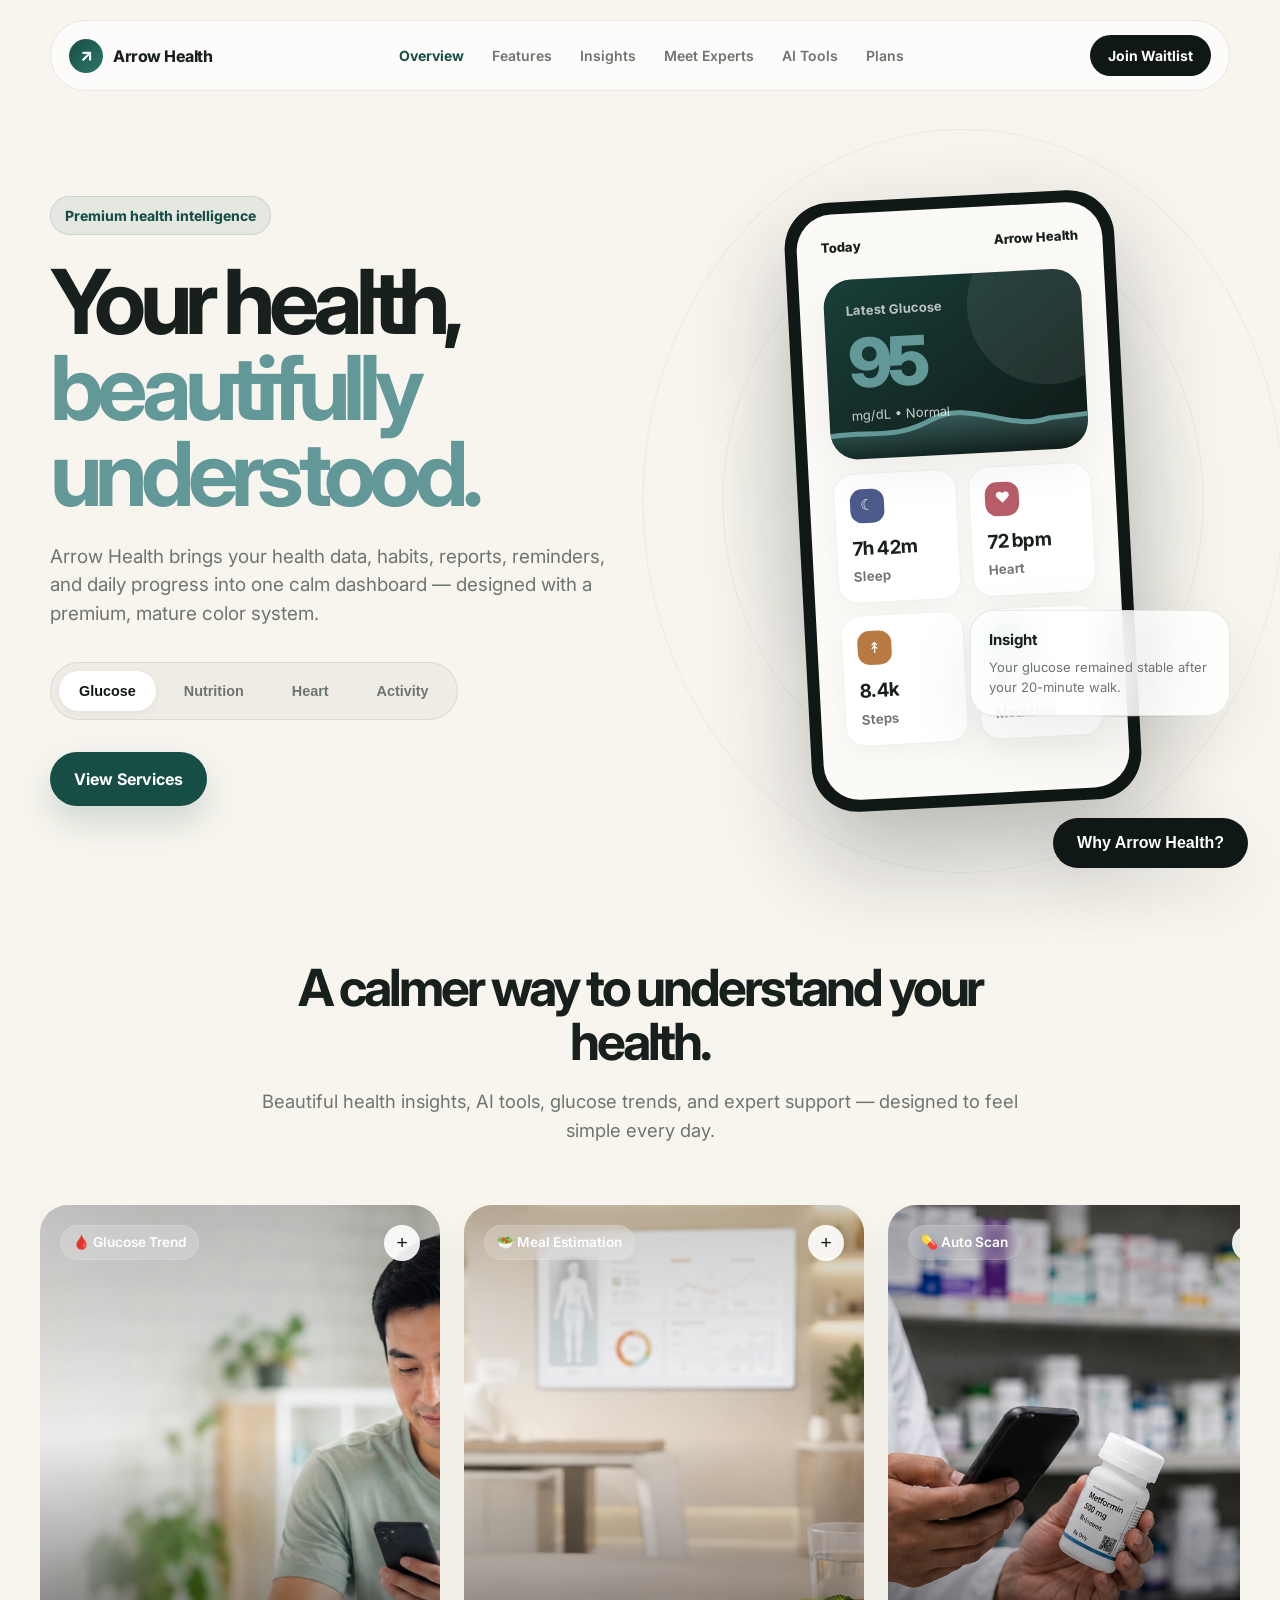
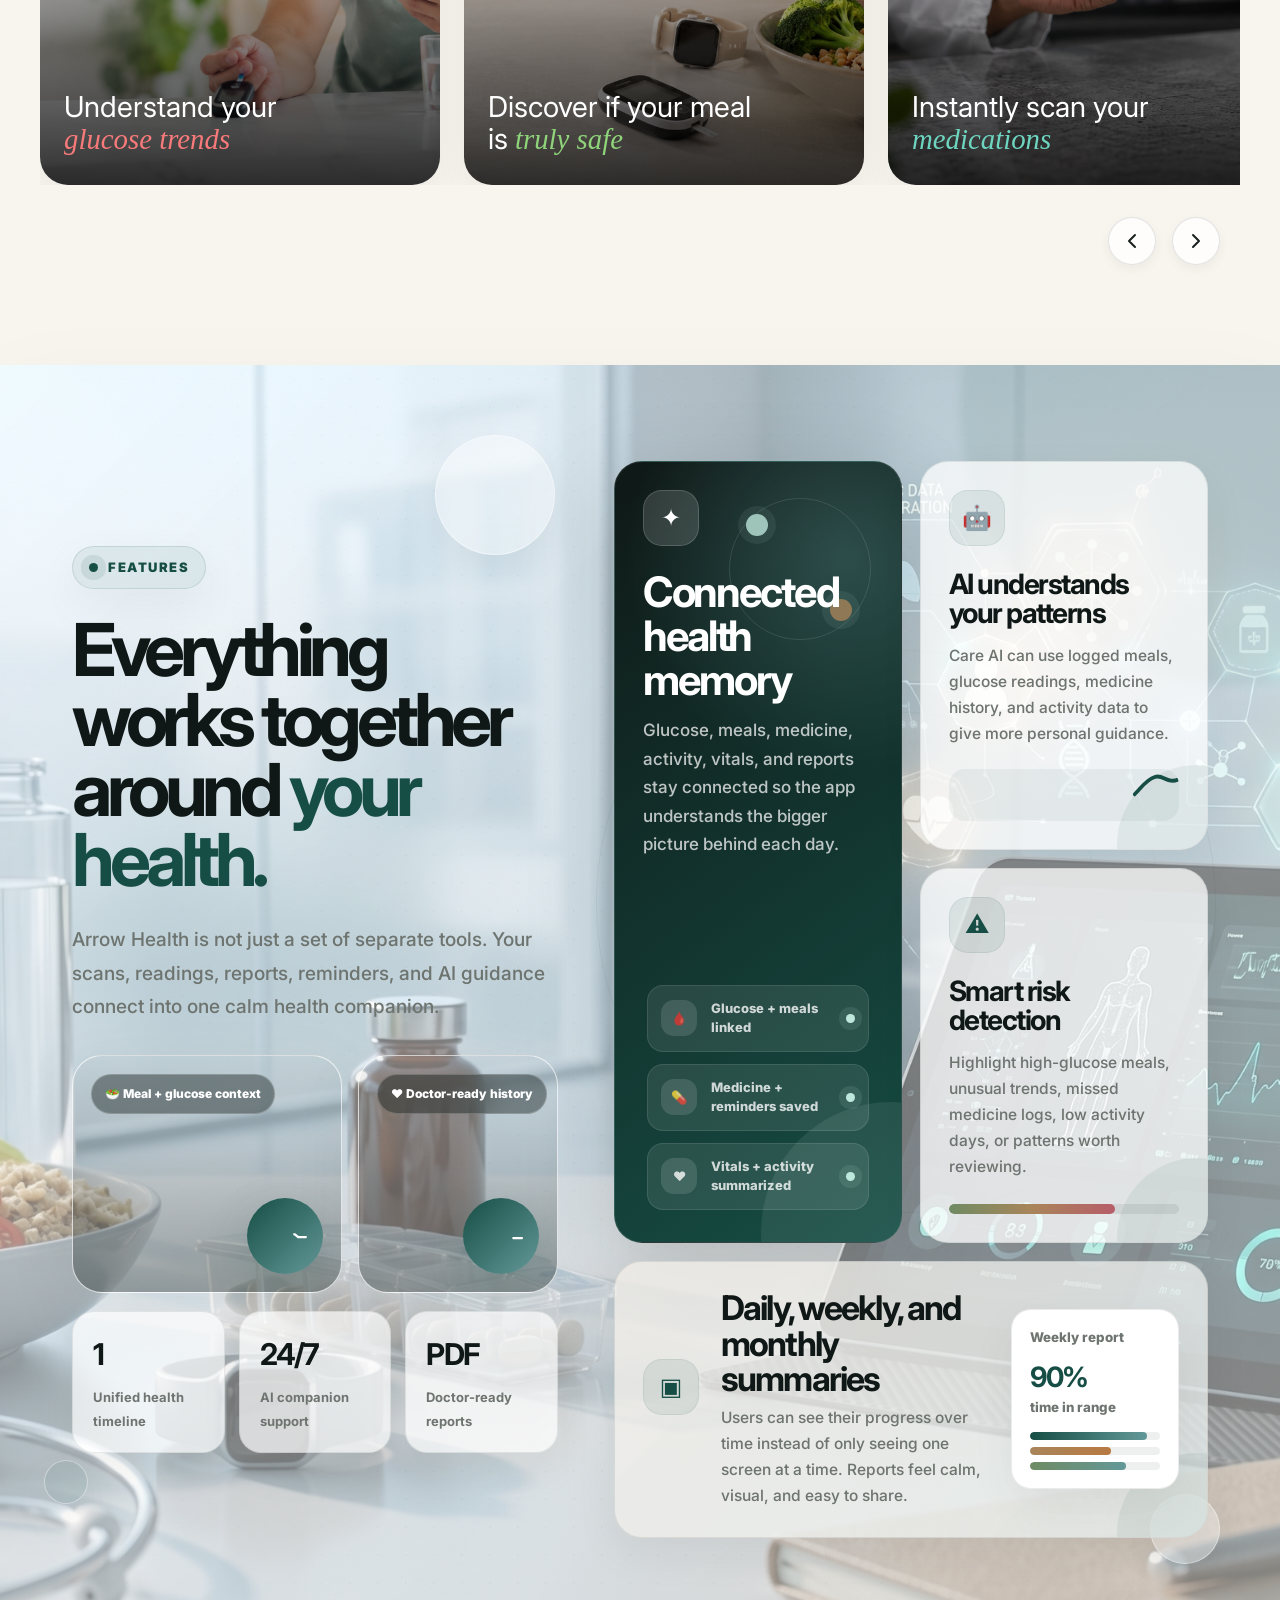
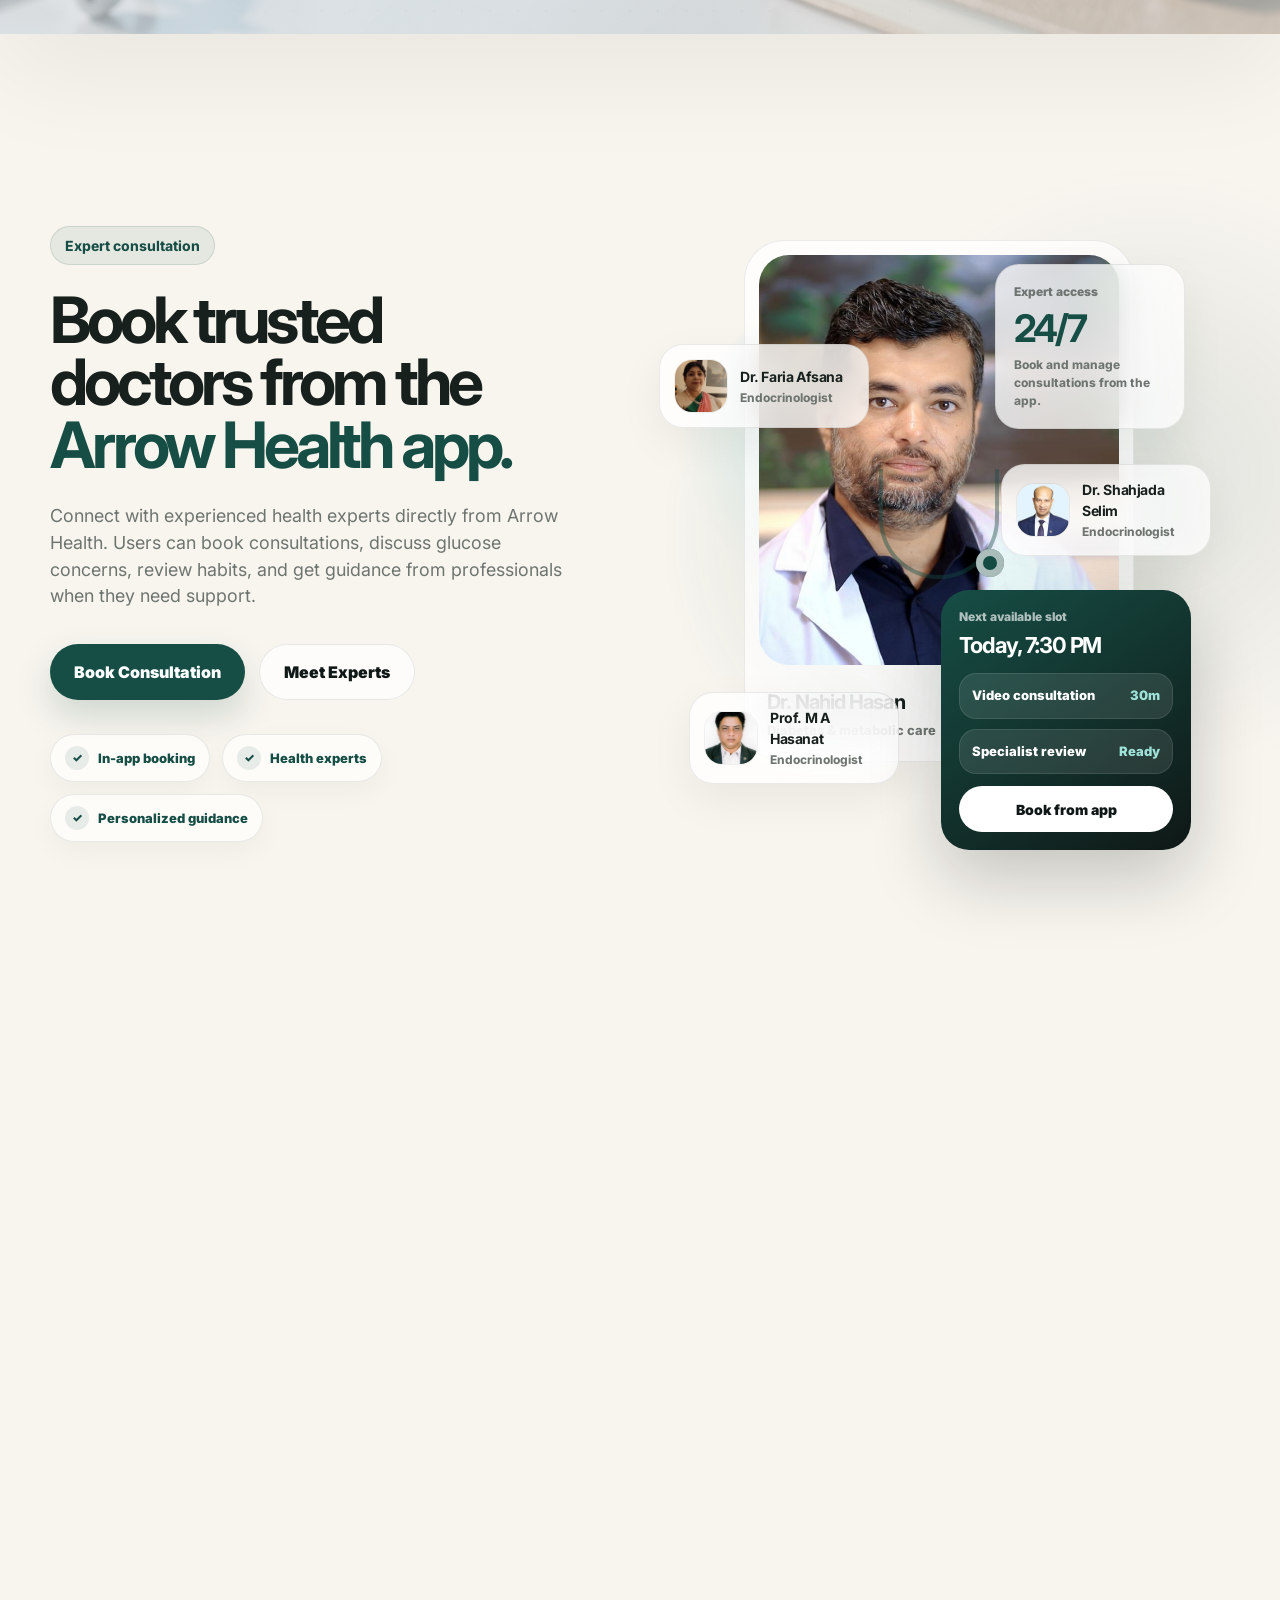
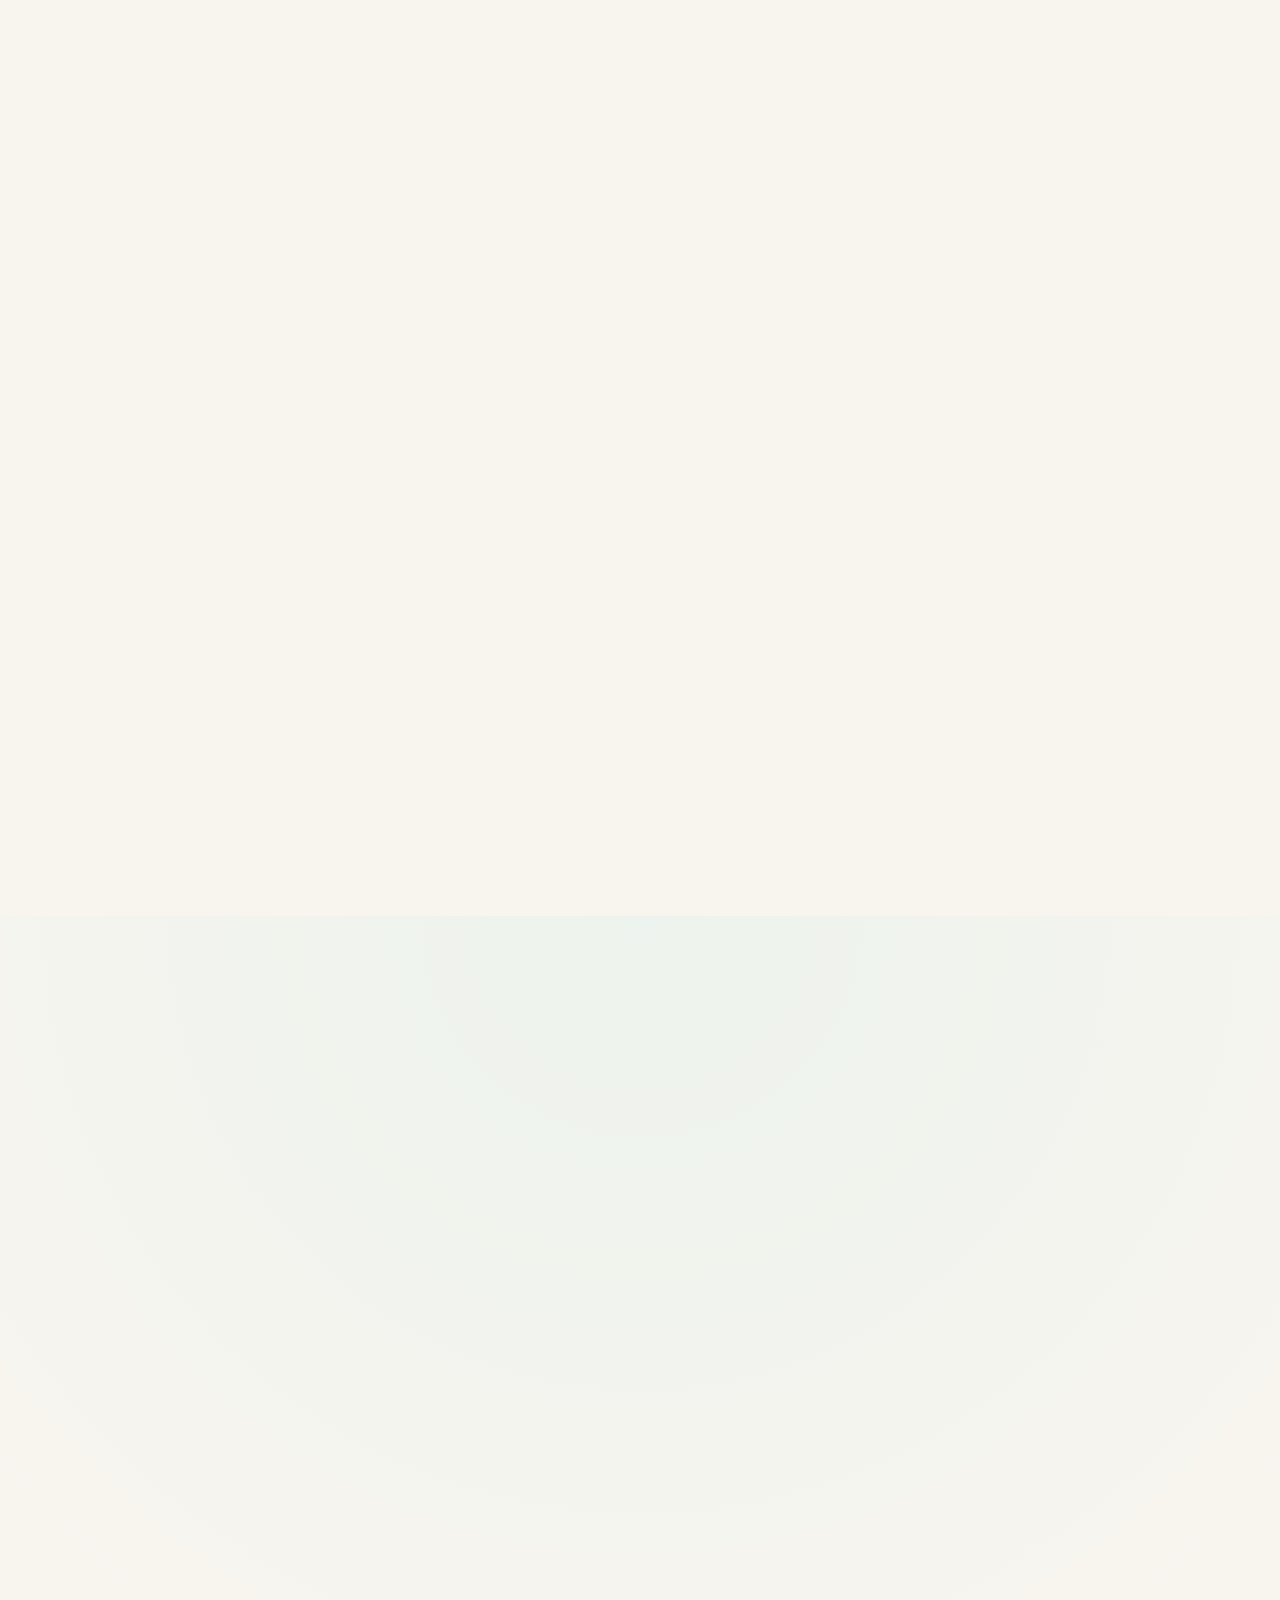
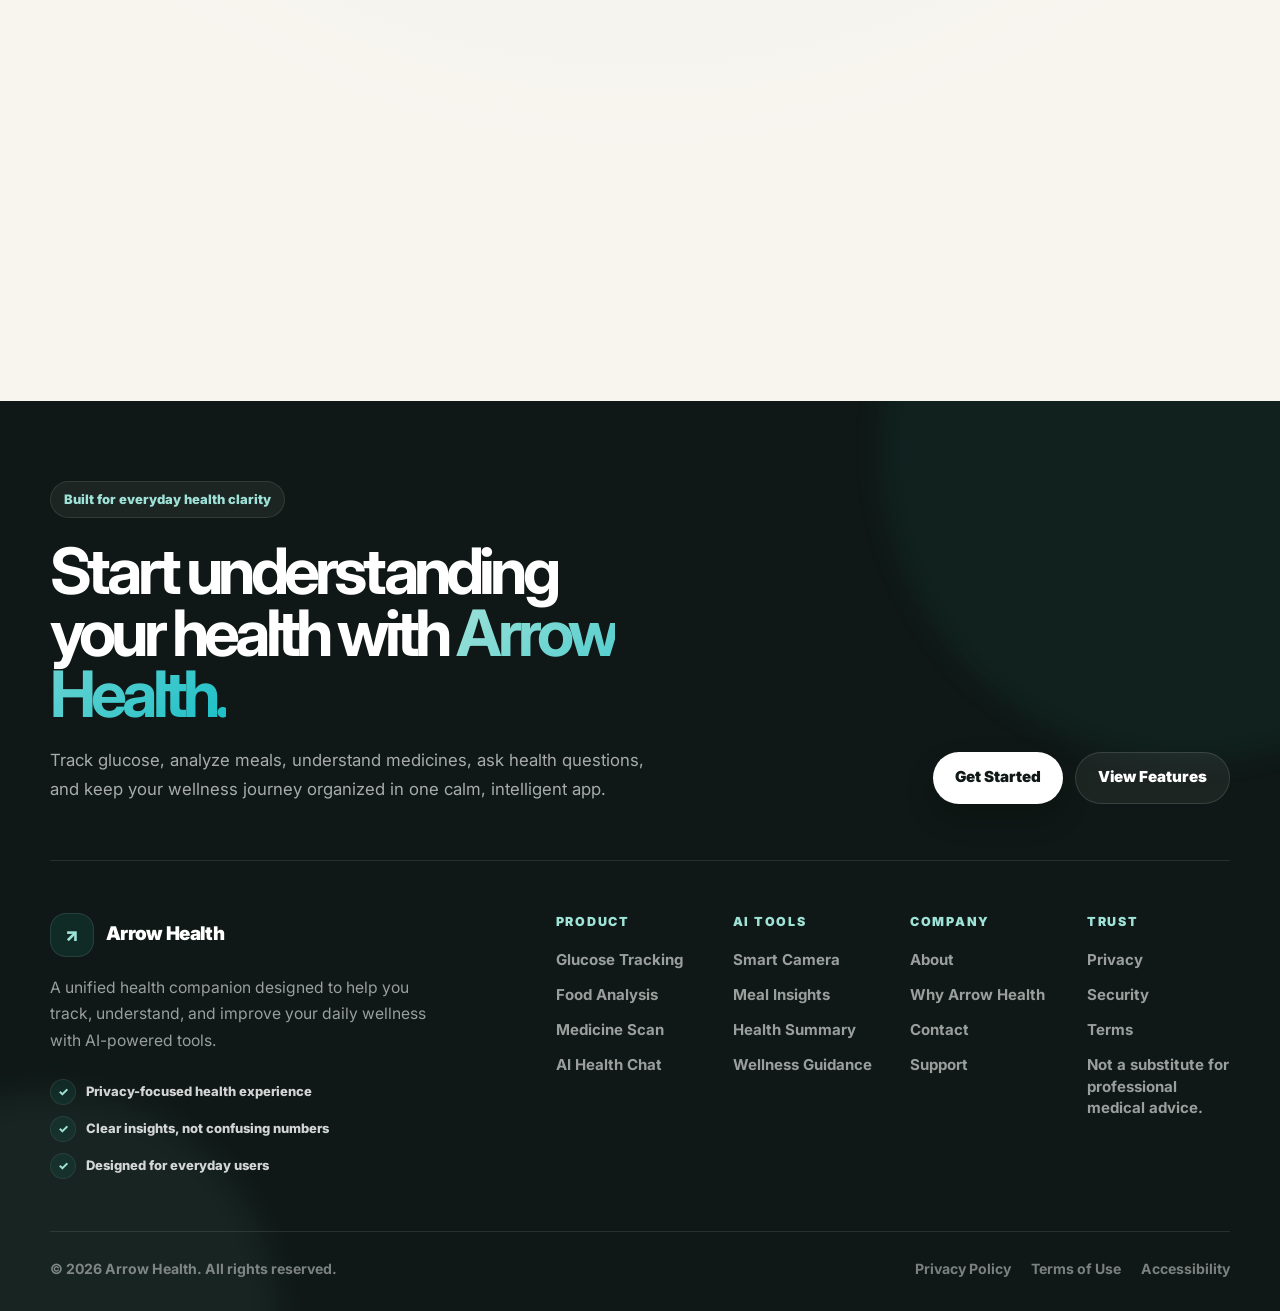
==== commit 28d7591a: "Fixed some issues" ====
--- a/index.html
+++ b/index.html
@@ -16,18 +16,17 @@
 
 <body class="page">
   <nav class="nav">
-    <a class="logo" href="#">
+    <a class="logo" href="#hero-section">
       <span class="logo-mark">↗</span>
       Arrow Health
     </a>
     <div class="nav-links">
-      <a href="#services">Services</a>
-      <a href="#features">Features</a>
-      <a href="#insights">Insights</a>
-      <a href="#palette">Palette</a>
-    
-      <a href="#ai-tools">AI Tools</a>
+      <a href="#hero-section">Overview</a>
+      <a href="#bento">Features</a>
+      <a href="#features">Insights</a>
       <a href="#consultation">Meet Experts</a>
+      <a href="#wellness-guidance">AI Tools</a>
+      <a href="#premium">Plans</a>
     </div>
     <a class="nav-button" href="#">Join Waitlist</a>
   </nav>
@@ -50,8 +49,7 @@
       </div>
 
       <div class="hero-actions">
-        <a class="button-primary" href="#services">View Services</a>
-        <a class="button-secondary" href="#palette">See Color System</a>
+        <a class="button-primary" href="#features">View Services</a>
       </div>
     </div>
 
@@ -86,7 +84,7 @@
                   </linearGradient>
                 </defs>
                 <path class="graph-fill-path" d="" fill="url(#graphGradient)"></path>
-                <path class="graph-line-path" d="" fill="none" stroke="var(--hero-active-color)" stroke-width="2"
+                <path pathLength="100" class="graph-line-path" d="" fill="none" stroke="var(--hero-active-color)" stroke-width="2"
                   stroke-linecap="round" stroke-linejoin="round"></path>
               </svg>
             </div>
@@ -159,7 +157,7 @@
                 <div style="height: 100px; background: rgba(255,255,255,0.05); border-radius: 8px; position: relative; overflow: hidden; margin-bottom: 8px;">
                   <svg viewBox="0 0 100 40" preserveAspectRatio="none" style="width:100%; height:100%;">
                     <path d="M0 30 Q 15 5 25 20 T 50 15 T 75 25 T 100 10 L 100 40 L 0 40 Z" fill="rgba(255,255,255,0.2)"/>
-                    <path d="M0 30 Q 15 5 25 20 T 50 15 T 75 25 T 100 10" fill="none" stroke="#fff" stroke-width="2"/>
+                    <path pathLength="100" d="M0 30 Q 15 5 25 20 T 50 15 T 75 25 T 100 10" fill="none" stroke="#fff" stroke-width="2"/>
                     <circle cx="25" cy="20" r="2" fill="#fff" />
                     <circle cx="50" cy="15" r="2" fill="#fff" />
                     <circle cx="75" cy="25" r="2" fill="#fff" />
@@ -883,7 +881,7 @@
 
         <div class="footer-cta-area">
           <a class="footer-btn primary" href="#">Get Started</a>
-          <a class="footer-btn secondary" href="#">View Features</a>
+          <a class="footer-btn secondary" href="index.html#bento">View Features</a>
         </div>
       </div>
 
@@ -1207,7 +1205,7 @@
 
                           <!-- Chart Paths -->
                           <path class="interactive-fill-path" d="" fill="url(#interactiveGradient)"></path>
-                          <path class="interactive-line-path"
+                          <path pathLength="100" class="interactive-line-path"
                             d="M 0,90 C 25,100 45,20 70,25 C 90,30 100,75 110,65 C 130,50 140,105 150,98 C 170,90 180,68 190,72 C 210,80 220,85 230,80 C 250,75 260,110 270,100 C 285,90 295,78 300,72"
                             fill="none" stroke="#078F92" stroke-width="2.2" stroke-linecap="round"
                             stroke-linejoin="round"></path>
@@ -1489,7 +1487,7 @@
 
             <div class="footer-cta-area">
               <a class="footer-btn primary" href="#">Get Started</a>
-              <a class="footer-btn secondary" href="#">View Features</a>
+              <a class="footer-btn secondary" href="index.html#bento">View Features</a>
             </div>
           </div>
 
@@ -2156,7 +2154,7 @@
             </div>
             <div class="footer-cta-area">
               <a class="footer-btn primary" href="#">Get Started</a>
-              <a class="footer-btn secondary" href="#">View Features</a>
+              <a class="footer-btn secondary" href="index.html#bento">View Features</a>
             </div>
           </div>
 
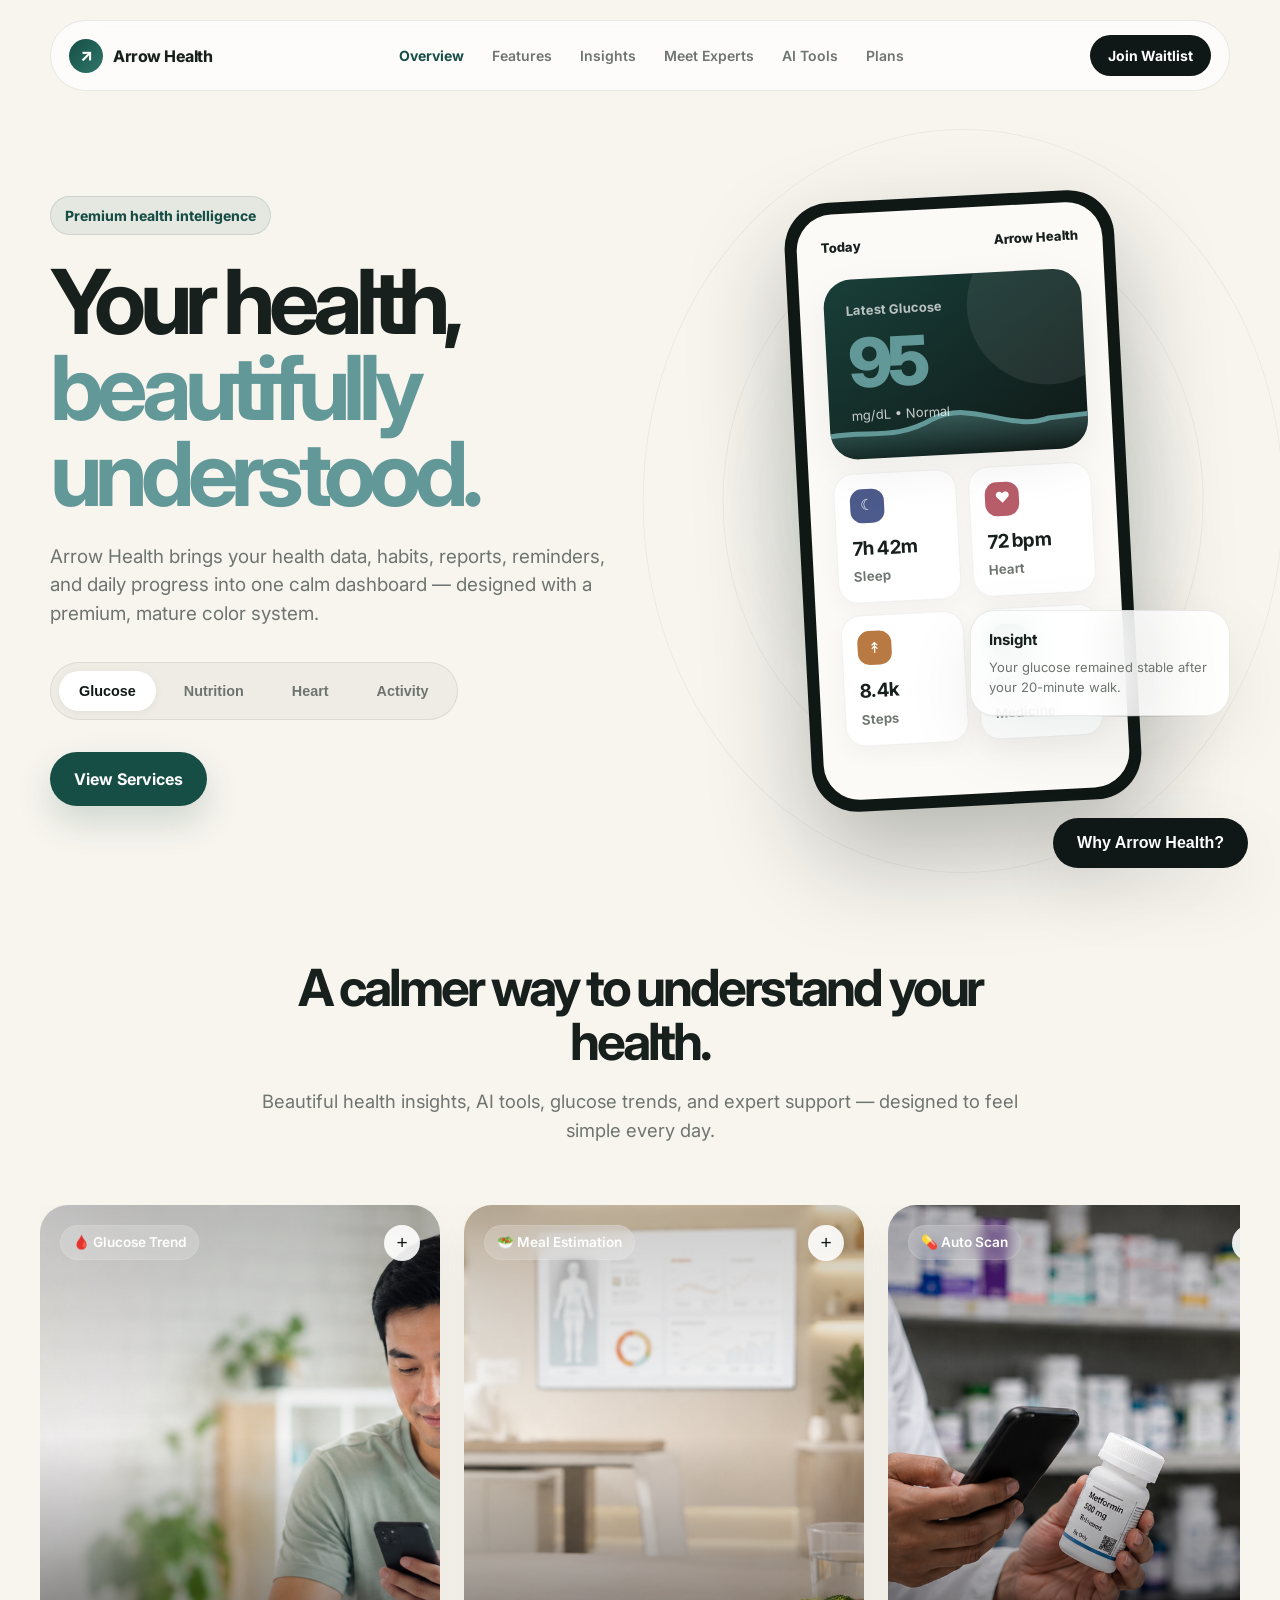
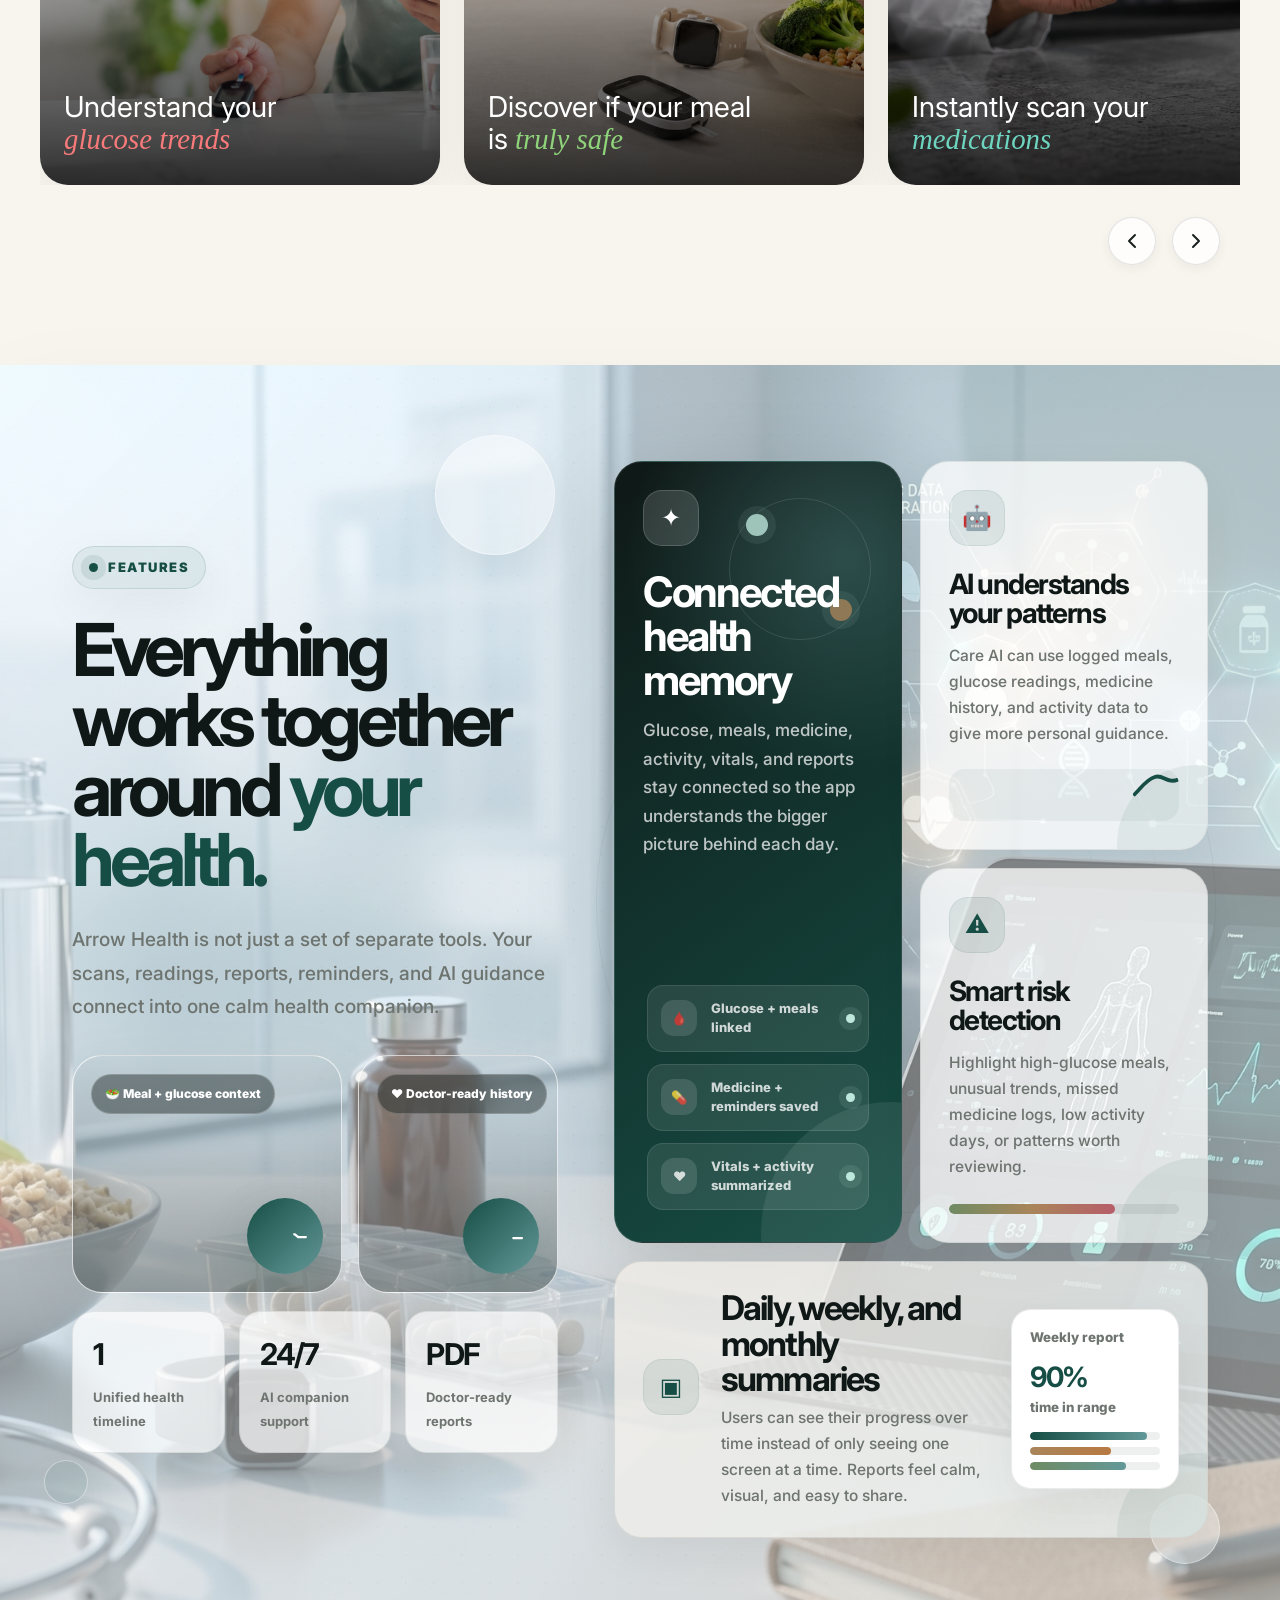
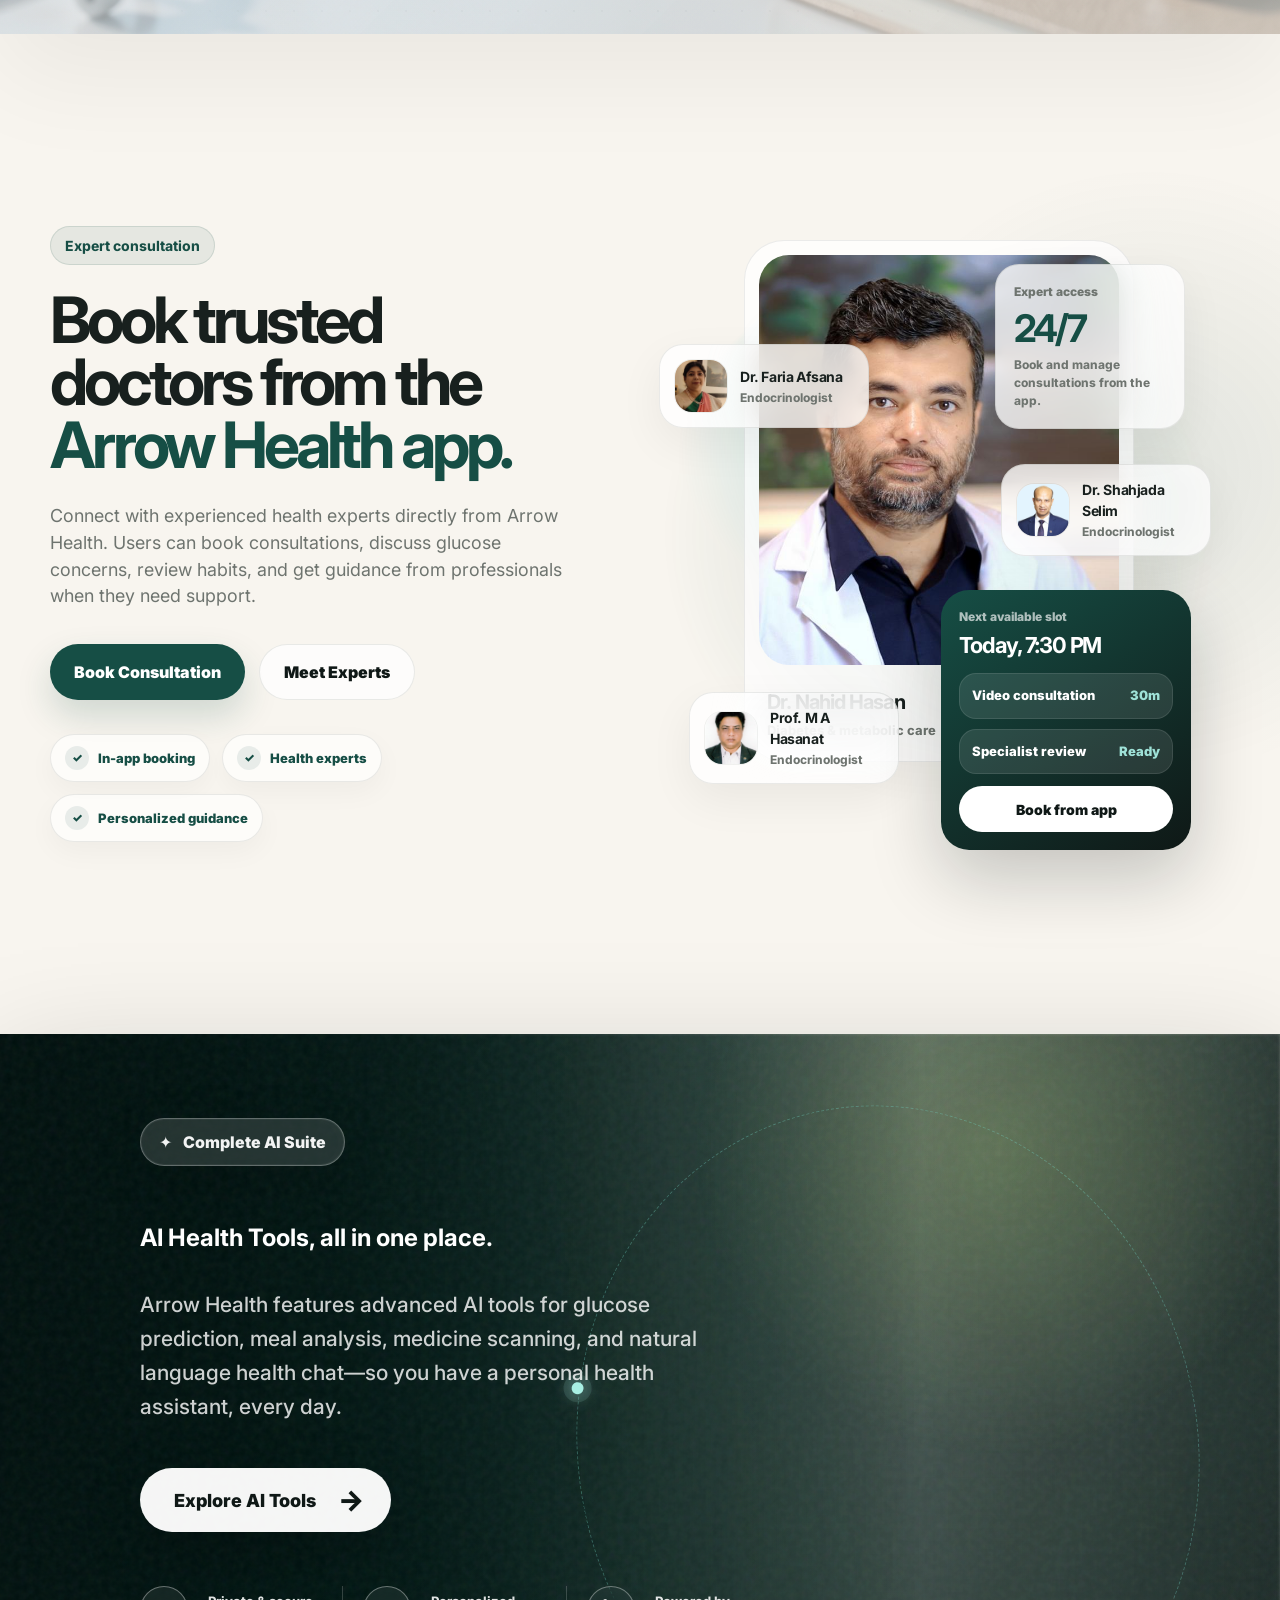
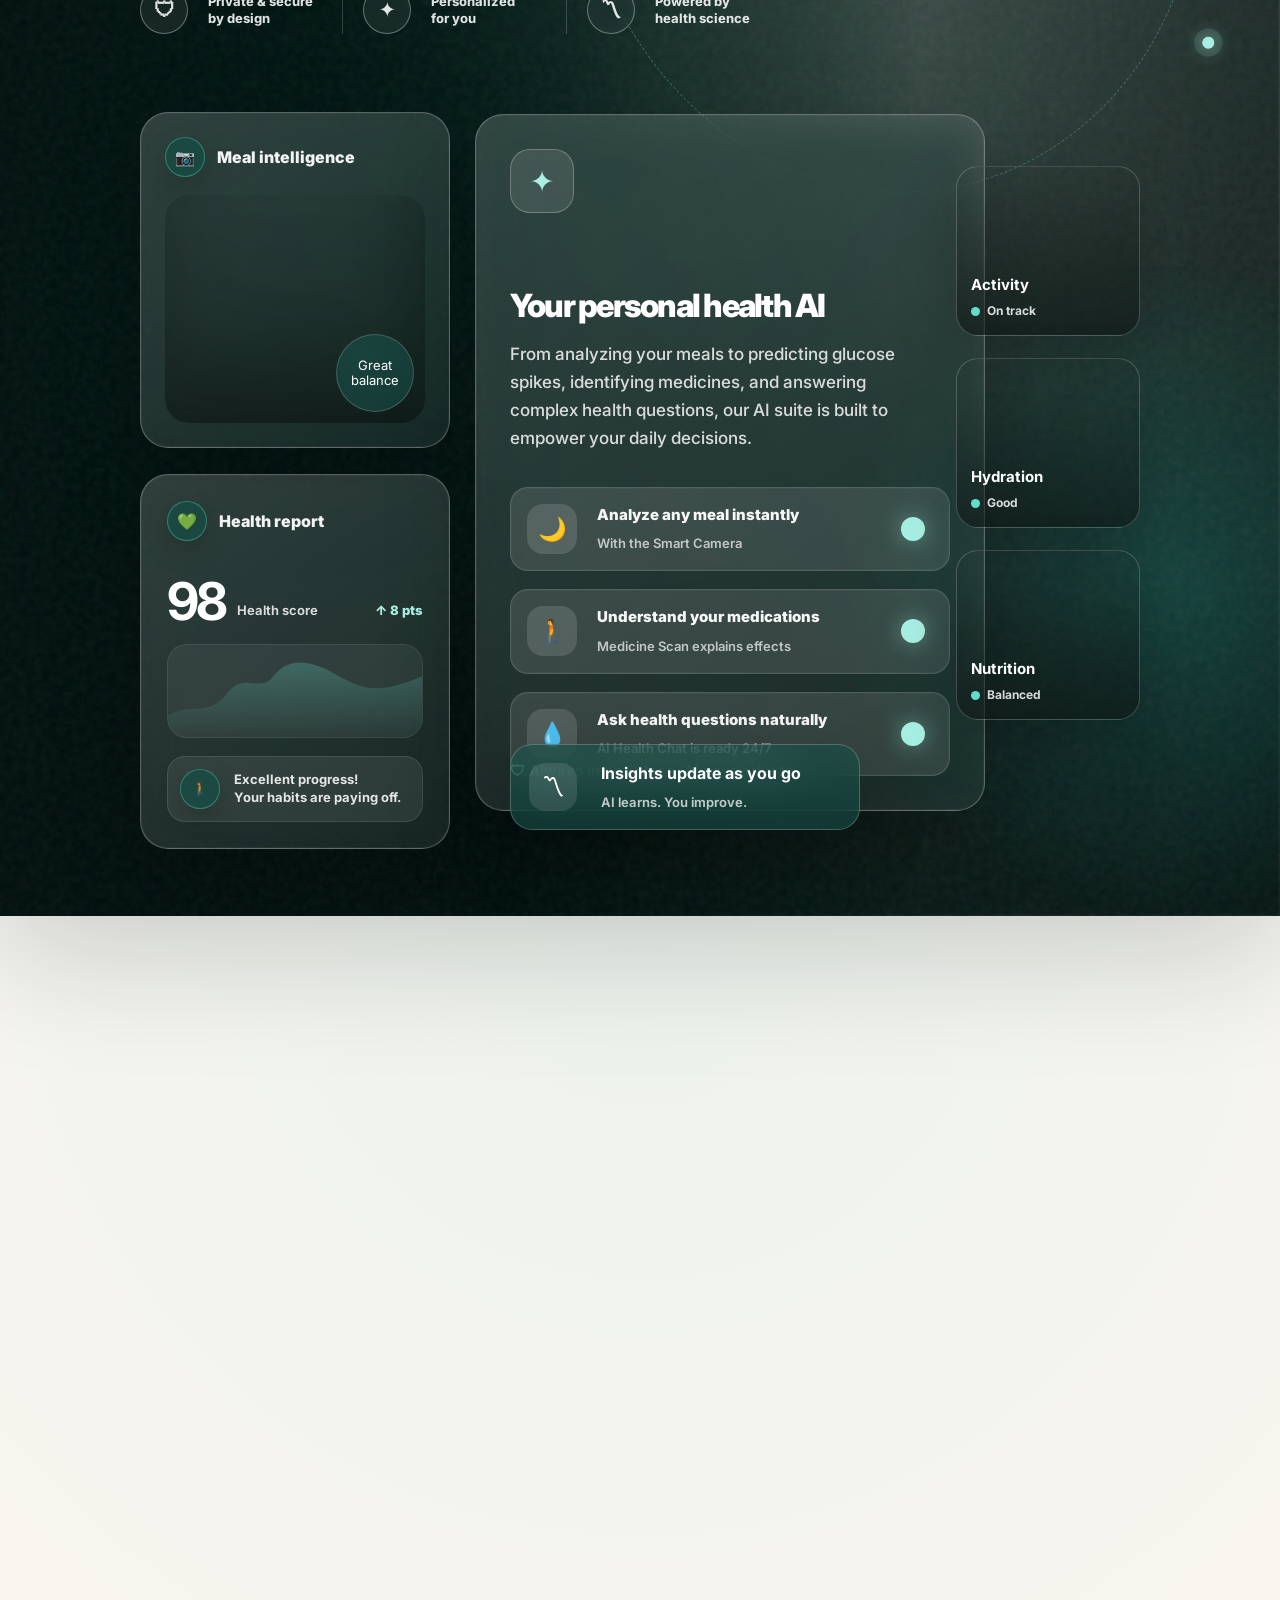
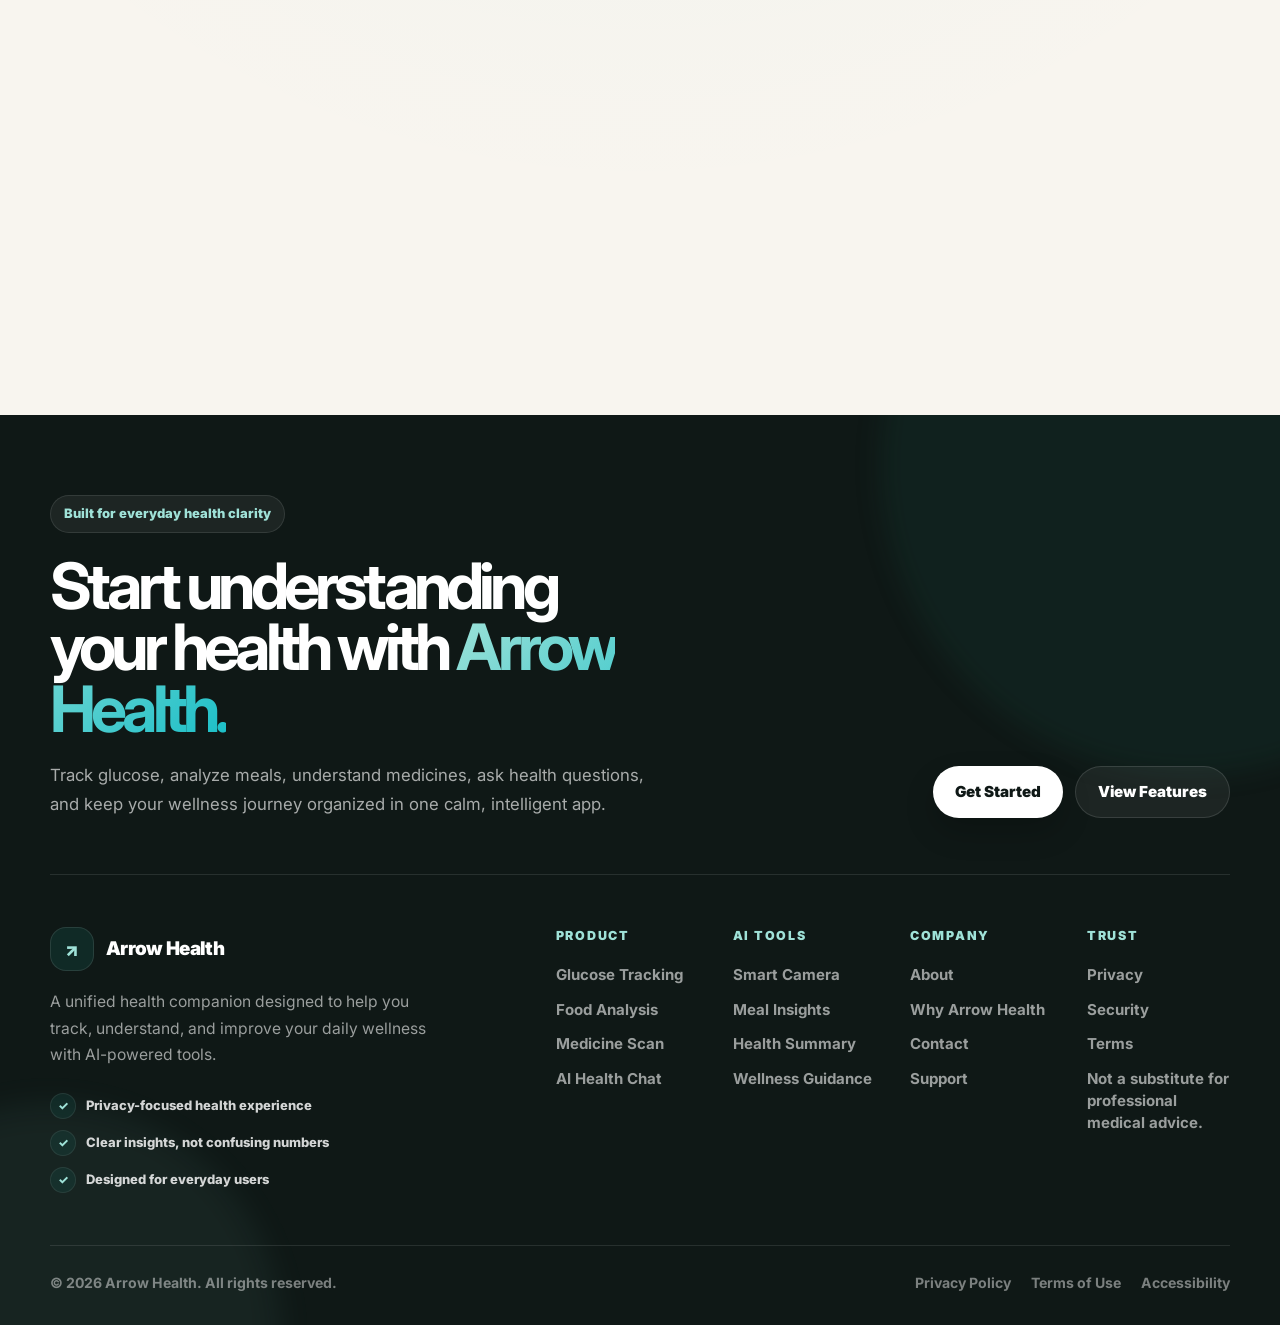
==== commit 7eae3ba6: "Making the ui responsive" ====
--- a/index.html
+++ b/index.html
@@ -4,14 +4,2051 @@
 <head>
   <meta charset="UTF-8" />
   <meta name="viewport" content="width=device-width, initial-scale=1.0" />
+  <!-- Hide page immediately if coming via a modal hash, prevents hero flash -->
+  <script>
+    (function() {
+      var modalHashes = ['#about','#why','#support','#contact','#privacy'];
+      if (modalHashes.indexOf(window.location.hash) !== -1) {
+        document.documentElement.style.visibility = 'hidden';
+      }
+    })();
+  </script>
   <title>Arrow Health | Premium Health Intelligence</title>
   <meta name="description"
     content="Arrow Health brings your health data, habits, reports, and daily progress into one simple dashboard - helping you understand your body and make smarter health decisions.">
-  <link rel="stylesheet" href="style.css?v=5">
+  <link rel="stylesheet" href="style.css?v=6">
   <link rel="preconnect" href="https://fonts.googleapis.com">
   <link rel="preconnect" href="https://fonts.gstatic.com" crossorigin>
   <link href="https://fonts.googleapis.com/css2?family=Inter:wght@300;400;500;600;700;800&display=swap"
     rel="stylesheet">
+  <style>
+    /* ════════════════════════════════════════════════════
+       MOBILE RESPONSIVE — index.html
+       Desktop/laptop layout completely untouched in style.css.
+       These rules only apply at ≤768px and ≤480px.
+    ════════════════════════════════════════════════════ */
+
+    /* Hamburger button and mobile nav panel — hidden on desktop */
+    .mobile-menu-btn { display: none; }
+    .mobile-nav-panel { display: none; }
+
+    /* ─────────────────────────────────────────────────────────
+       MOBILE ELEMENT SCROLL-REVEAL  (mob-reveal / mob-visible)
+       One-shot — fires once per element, never un-animates.
+       Works alongside the existing section-level scroll-reveal
+       in script.js without conflicting.
+    ───────────────────────────────────────────────────────── */
+    @media (max-width: 768px) {
+      .mob-reveal {
+        opacity: 0;
+        transform: translateY(28px);
+        transition: opacity 0.55s ease, transform 0.6s cubic-bezier(0.22, 1, 0.36, 1);
+      }
+      .mob-reveal.mob-visible {
+        opacity: 1;
+        transform: translateY(0);
+      }
+      /* Stagger delays for sibling cards */
+      .mob-delay-1 { transition-delay: 0.10s; }
+      .mob-delay-2 { transition-delay: 0.20s; }
+      .mob-delay-3 { transition-delay: 0.30s; }
+      .mob-delay-4 { transition-delay: 0.40s; }
+    }
+
+    /* ─────────────────────────────────────────────────────────
+       SCROLL-REVEAL KILL — AI GUIDANCE + CONSULTATION SECTIONS
+       script.js adds .scroll-reveal to every <section> and toggles
+       .is-visible at 15% intersection threshold → section oscillates
+       between opacity:0 / translateY(±40px) and opacity:1 / none.
+       That causes the "beep beep" flicker AND card shaking.
+       Force permanent visibility on these two sections globally
+       (applies on both desktop and mobile).
+    ───────────────────────────────────────────────────────── */
+    #wellness-guidance.scroll-reveal,
+    #wellness-guidance.scroll-reveal.from-bottom,
+    #wellness-guidance.scroll-reveal.from-top,
+    #wellness-guidance .scroll-reveal,
+    #wellness-guidance .scroll-reveal.from-bottom,
+    #wellness-guidance .scroll-reveal.from-top {
+      opacity: 1 !important;
+      transform: none !important;
+      transition: none !important;
+      animation-play-state: running !important;
+    }
+    #wellness-guidance.scroll-reveal.is-visible,
+    #wellness-guidance .scroll-reveal.is-visible {
+      opacity: 1 !important;
+      transform: none !important;
+    }
+
+    /* Same fix for the consultation section — floatSoft on doctor cards
+       combined with scroll-reveal also causes shaking */
+    #consultation.scroll-reveal,
+    #consultation.scroll-reveal.from-bottom,
+    #consultation.scroll-reveal.from-top,
+    #consultation .scroll-reveal,
+    #consultation .scroll-reveal.from-bottom,
+    #consultation .scroll-reveal.from-top {
+      opacity: 1 !important;
+      transform: none !important;
+      transition: none !important;
+    }
+    #consultation.scroll-reveal.is-visible,
+    #consultation .scroll-reveal.is-visible {
+      opacity: 1 !important;
+      transform: none !important;
+    }
+
+    /* Also kill it for the pricing section to prevent same issue there */
+    #premium.scroll-reveal,
+    #premium.scroll-reveal.from-bottom,
+    #premium.scroll-reveal.from-top {
+      opacity: 1 !important;
+      transform: none !important;
+      transition: none !important;
+    }
+    #premium.scroll-reveal.is-visible { opacity: 1 !important; transform: none !important; }
+
+    /* Chart draw animation — defined here so it's guaranteed available on mobile */
+    @keyframes chartDrawMobile {
+      0%        { stroke-dashoffset: 340; opacity: 0.4; }
+      20%       { opacity: 1; }
+      45%, 60%  { stroke-dashoffset: 0; opacity: 1; }
+      85%       { opacity: 0.6; }
+      100%      { stroke-dashoffset: 340; opacity: 0.4; }
+    }
+
+    @media (max-width: 768px) {
+       /* ── Global overflow fix ──
+          overflow-x: hidden on .page alone doesn't prevent mobile browsers
+          from creating extra scroll area from elements bleeding past the edge.
+          Setting it on html+body is the only reliable fix. */
+       html, body {
+         overflow-x: hidden !important;
+         max-width: 100% !important;
+       }
+
+       /* ── Nav ── */
+       .nav {
+         padding: 14px 16px;
+         height: 68px;
+         box-sizing: border-box;
+         display: flex;
+         align-items: center;
+         justify-content: space-between;
+         position: fixed;
+         inset: 0 0 auto;
+         z-index: 100;
+         background: rgba(248, 245, 239, 0.92);
+         backdrop-filter: blur(20px);
+         -webkit-backdrop-filter: blur(20px);
+         border-bottom: 1px solid var(--border-soft);
+       }
+       .logo { font-size: 17px; font-weight: 800; display: flex; align-items: center; gap: 8px; }
+       .logo-mark { width: 32px; height: 32px; border-radius: 10px; display: grid; place-items: center; }
+
+       /* Hide desktop nav links and CTA button — replaced by hamburger */
+       .nav-links { display: none !important; }
+       .nav-button { display: none !important; }
+
+       /* Hamburger button */
+       .mobile-menu-btn {
+         display: flex;
+         align-items: center;
+         justify-content: center;
+         width: 38px;
+         height: 38px;
+         background: none;
+         border: 1px solid var(--border-soft);
+         border-radius: 10px;
+         font-size: 20px;
+         cursor: pointer;
+         color: var(--text-main);
+         line-height: 1;
+         flex-shrink: 0;
+       }
+
+       /* Slide-down mobile nav panel */
+       .mobile-nav-panel {
+         display: flex !important;
+         position: fixed;
+         top: 68px;
+         left: 0;
+         right: 0;
+         z-index: 99;
+         background: rgba(248, 245, 239, 0.97);
+         backdrop-filter: blur(24px);
+         -webkit-backdrop-filter: blur(24px);
+         border-bottom: 1px solid var(--border-soft);
+         padding: 8px 18px 20px;
+         transform: translateY(-130%);
+         transition: transform 0.32s cubic-bezier(0.16, 1, 0.3, 1);
+         flex-direction: column;
+         gap: 2px;
+       }
+       .mobile-nav-panel.is-open {
+         transform: translateY(0);
+       }
+       .mobile-nav-panel a {
+         display: block;
+         padding: 13px 6px;
+         font-size: 16px;
+         font-weight: 600;
+         color: var(--text-main);
+         border-bottom: 1px solid var(--border-soft);
+         letter-spacing: -0.01em;
+       }
+       .mobile-nav-panel a:last-child {
+         border-bottom: none;
+       }
+       .mobile-nav-panel .mobile-nav-cta {
+         margin-top: 14px;
+         display: block;
+         text-align: center;
+         background: var(--brand-primary);
+         color: #fff !important;
+         border-radius: 14px;
+         padding: 14px !important;
+         font-size: 15px !important;
+         border-bottom: none !important;
+       }
+
+       /* ── Hero ── */
+       /* Desktop hero is display:grid (2 columns) — must override to flex */
+       .hero {
+         display: flex !important;
+         flex-direction: column !important;
+         align-items: center !important;
+         width: 100% !important;
+         min-height: auto !important;
+         padding: 96px 18px 48px !important;
+         gap: 36px !important;
+         margin: 0 !important;
+       }
+       .hero-copy {
+         max-width: 100% !important;
+         text-align: center !important;
+         padding: 0 !important;
+       }
+       .hero-copy h1 {
+         font-size: clamp(32px, 9vw, 52px) !important;
+         line-height: 1.05 !important;
+         letter-spacing: -0.055em !important;
+         margin-bottom: 16px !important;
+       }
+       .hero-copy p {
+         font-size: 15px !important;
+         line-height: 1.6 !important;
+         margin: 0 auto 24px !important;
+         max-width: 100% !important;
+       }
+
+       /* Service toggles pill */
+       .service-toggles {
+         display: flex !important;
+         flex-wrap: nowrap !important;
+         background: rgba(24, 32, 30, 0.05) !important;
+         padding: 4px !important;
+         border-radius: 9999px !important;
+         border: 1px solid var(--border-soft) !important;
+         width: 100% !important;
+         max-width: 320px !important;
+         margin: 0 auto 24px !important;
+         justify-content: space-between !important;
+         align-items: center !important;
+       }
+       .service-toggle {
+         flex: 1 !important;
+         padding: 8px 4px !important;
+         font-size: 12px !important;
+         border-radius: 9999px !important;
+         white-space: nowrap !important;
+         background: transparent !important;
+         color: var(--text-muted) !important;
+         border: none !important;
+         position: relative !important;
+         text-align: center !important;
+         font-weight: 600 !important;
+       }
+       .service-toggle.active {
+         background: var(--surface) !important;
+         color: var(--brand-dark) !important;
+         box-shadow: 0 2px 8px rgba(0, 0, 0, 0.05) !important;
+       }
+       .service-toggle:not(:last-child)::after {
+         content: "" !important;
+         position: absolute !important;
+         right: 0 !important;
+         top: 25% !important;
+         height: 50% !important;
+         width: 1px !important;
+         background-color: rgba(24, 32, 30, 0.12) !important;
+       }
+       .service-toggle.active::after,
+       .service-toggle.active + .service-toggle::after {
+         opacity: 0 !important;
+       }
+
+       .hero-actions {
+         display: flex !important;
+         justify-content: center !important;
+       }
+       .hero-actions .button-primary {
+         width: 100% !important;
+         max-width: 300px !important;
+         justify-content: center !important;
+       }
+
+       /* Kill GPU-heavy decorative animations */
+       .bg-circle, .glow, .ambient-ring, .floating-orb, .visual-glow, .story-pulse {
+         display: none !important;
+       }
+
+       /* Hero visual — override desktop grid to flex column */
+       .hero-visual {
+         display: flex !important;
+         flex-direction: column !important;
+         align-items: center !important;
+         position: relative !important;
+         width: 100% !important;
+         max-width: 340px !important;
+         min-height: auto !important;
+         margin: 0 auto !important;
+       }
+
+       /* Phone mockup — scale down slightly for small screens */
+       .phone {
+         width: 300px !important;
+         min-height: auto !important;
+         border-radius: 40px !important;
+       }
+       .phone-screen {
+         height: auto !important;
+         min-height: 520px !important;
+         border-radius: 32px !important;
+         padding: 20px !important;
+       }
+
+       /* Score number is 68px on desktop — fine in phone, leave as-is */
+
+       /* Floating insight — pull out of absolute, flow below phone */
+       .floating-insight {
+         position: static !important;
+         width: 100% !important;
+         max-width: 300px !important;
+         margin-top: 14px !important;
+         transform: none !important;
+         backdrop-filter: none !important;
+         -webkit-backdrop-filter: none !important;
+       }
+
+       /* ── Bento & Feature Carousel ── */
+       .bento-section { padding: 48px 18px; }
+       .bento-header h2 { font-size: clamp(26px, 7.5vw, 38px); text-align: center; }
+       .bento-header p { font-size: 15px; text-align: center; }
+       .feature-carousel-container { margin-top: 24px; padding-bottom: 12px !important; }
+
+       /* Carousel nav — centered pill pair on mobile */
+       .carousel-nav {
+         display: flex !important;
+         flex-direction: row !important;
+         justify-content: center !important;
+         align-items: center !important;
+         padding: 0 !important;
+         margin-top: 20px !important;
+         gap: 12px !important;
+       }
+       .carousel-nav-btn {
+         width: 52px !important;
+         height: 52px !important;
+         border-radius: 16px !important;
+         background: var(--brand-primary) !important;
+         border: none !important;
+         color: #fff !important;
+         box-shadow: 0 4px 16px rgba(22, 78, 69, 0.25) !important;
+         backdrop-filter: none !important;
+         display: flex !important;
+         align-items: center !important;
+         justify-content: center !important;
+       }
+       .carousel-nav-btn:disabled {
+         background: rgba(24, 32, 30, 0.08) !important;
+         color: rgba(24, 32, 30, 0.3) !important;
+         box-shadow: none !important;
+       }
+       .carousel-nav-btn svg {
+         width: 20px !important;
+         height: 20px !important;
+         stroke-width: 2.5 !important;
+       }
+       .carousel-track {
+         padding: 8px 18px 24px;
+         margin: 0 -18px;
+         gap: 16px;
+         scroll-snap-type: none !important;
+         scroll-behavior: auto !important;
+       }
+       .feature-card {
+         flex: 0 0 300px !important;
+         width: 300px !important;
+         max-width: 300px !important;
+         height: 360px !important;
+         min-height: 360px !important;
+         border-radius: 24px !important;
+       }
+       .feature-card.expanded {
+         flex: 0 0 300px !important;
+         width: 300px !important;
+         max-width: 300px !important;
+       }
+       /* Stronger gradient so heading is legible over the photo */
+       .feature-card .card-gradient {
+         background: linear-gradient(
+           to top,
+           rgba(10, 15, 13, 0.92) 0%,
+           rgba(10, 15, 13, 0.55) 45%,
+           rgba(10, 15, 13, 0.0) 100%
+         ) !important;
+       }
+
+       /* Content sits at the bottom of the card */
+       .card-content-left {
+         display: flex !important;
+         flex-direction: column !important;
+         justify-content: flex-end !important;
+         padding: 20px 20px 24px !important;
+         width: 100% !important;
+         height: 100% !important;
+         position: absolute !important;
+         inset: 0 !important;
+       }
+       .card-content-left h3 {
+         font-size: 22px !important;
+         line-height: 1.2 !important;
+         letter-spacing: -0.03em !important;
+         color: #fff !important;
+         margin-bottom: 16px !important;
+       }
+       /* Hide description — too small to read on mobile */
+       .feature-desc {
+         display: none !important;
+       }
+       /* Style Learn More as a proper pill button */
+       .feature-learn-more {
+         display: inline-block !important;
+         background: rgba(255, 255, 255, 0.15) !important;
+         border: 1px solid rgba(255, 255, 255, 0.35) !important;
+         backdrop-filter: blur(8px) !important;
+         color: #fff !important;
+         font-size: 14px !important;
+         font-weight: 600 !important;
+         padding: 10px 20px !important;
+         border-radius: 999px !important;
+         letter-spacing: 0.01em !important;
+         width: fit-content !important;
+       }
+       .card-content-right {
+         display: none !important;
+       }
+
+       /* ── Features Section ── */
+       /* The entire feat-section CSS (backgrounds, card styles, @keyframes riseIn)
+          lives inside a min-width media block in style.css and does NOT apply on
+          mobile. We must redeclare everything here. */
+       .feat-section {
+         padding: 52px 18px !important;
+         /* background-attachment:fixed breaks on iOS — use scroll + explicit bg */
+         background:
+           linear-gradient(135deg, rgba(255,255,255,0.45), rgba(248,245,239,0.52)),
+           url("appimages/feature_image.png") center / cover scroll !important;
+         position: relative !important;
+       }
+
+       /* Section inner: 2-column grid → single column */
+       #features .section-inner {
+         display: flex !important;
+         flex-direction: column !important;
+         gap: 32px !important;
+         position: relative !important;
+         z-index: 2 !important;
+       }
+       #features .kicker {
+         display: inline-flex !important;
+         align-items: center !important;
+         gap: 8px !important;
+         font-size: 12px !important;
+         font-weight: 700 !important;
+         letter-spacing: 0.08em !important;
+         text-transform: uppercase !important;
+         color: var(--brand-primary) !important;
+         margin-bottom: 16px !important;
+       }
+       #features .feat-intro h2 {
+         font-size: clamp(26px, 7.5vw, 36px) !important;
+         letter-spacing: -0.04em !important;
+         margin-bottom: 14px !important;
+       }
+       #features .feat-intro p.lead { font-size: 15px !important; }
+
+       /* Mini proof cards */
+       #features .mini-proof {
+         display: grid !important;
+         grid-template-columns: 1fr 1fr 1fr !important;
+         gap: 10px !important;
+         max-width: 100% !important;
+         margin-top: 20px !important;
+       }
+       #features .proof-card {
+         padding: 14px 10px !important;
+         border-radius: 16px !important;
+         background: rgba(255,255,255,0.68) !important;
+         border: 1px solid var(--border-soft) !important;
+       }
+       #features .proof-card strong {
+         display: block !important;
+         font-size: 20px !important;
+         font-weight: 800 !important;
+         margin-bottom: 4px !important;
+       }
+       #features .proof-card span { font-size: 11px !important; color: var(--text-muted) !important; }
+
+       /* Hide story collage */
+       .story-collage { display: none !important; }
+
+       /* Feat grid — horizontal scroll carousel */
+       .feat-grid {
+         display: flex !important;
+         overflow-x: auto !important;
+         scroll-snap-type: none !important;
+         scroll-behavior: auto !important;
+         gap: 16px !important;
+         /* Don't use negative margin — it fights with overflow-x and drops left padding.
+            Use explicit padding-inline instead so the first card has proper breathing room. */
+         padding-top: 8px !important;
+         padding-bottom: 24px !important;
+         padding-left: 0 !important;
+         padding-right: 18px !important;
+         margin: 0 !important;
+         scrollbar-width: none !important;
+         -webkit-overflow-scrolling: touch !important;
+       }
+       .feat-grid::-webkit-scrollbar { display: none; }
+
+       /* Cards: redeclare all styles since they don't exist on mobile */
+       .feat-card {
+         flex: 0 0 270px !important;
+         width: 270px !important;
+         min-height: 220px !important;
+         scroll-snap-align: start !important;
+         box-sizing: border-box !important;
+         padding: 22px !important;
+         border-radius: 24px !important;
+         background: rgba(255, 255, 255, 0.82) !important;
+         border: 1px solid var(--border-soft) !important;
+         box-shadow: 0 8px 28px rgba(15,24,22,0.07) !important;
+         position: relative !important;
+         overflow: hidden !important;
+         /* Kill the riseIn animation — @keyframes riseIn doesn't exist on mobile
+            causing fill-mode:both to freeze cards at opacity:0 */
+         animation: none !important;
+         opacity: 1 !important;
+         transform: none !important;
+       }
+       .feat-card.highlight {
+         min-height: 280px !important;
+         color: #fff !important;
+         background:
+           radial-gradient(circle at 80% 12%, rgba(99,152,152,0.34), transparent 30%),
+           linear-gradient(145deg, var(--brand-dark), var(--brand-primary)) !important;
+         border-color: rgba(255,255,255,0.12) !important;
+       }
+       .feat-card.wide-card {
+         flex: 0 0 280px !important;
+         width: 280px !important;
+       }
+       .feat-icon {
+         display: flex !important;
+         align-items: center !important;
+         justify-content: center !important;
+         width: 48px !important;
+         height: 48px !important;
+         border-radius: 14px !important;
+         background: rgba(22,78,69,0.07) !important;
+         border: 1px solid rgba(22,78,69,0.1) !important;
+         font-size: 20px !important;
+         margin-bottom: 14px !important;
+       }
+       .highlight .feat-icon {
+         background: rgba(255,255,255,0.14) !important;
+         border-color: rgba(255,255,255,0.16) !important;
+       }
+       .feat-card h3 {
+         font-size: 17px !important;
+         font-weight: 700 !important;
+         letter-spacing: -0.02em !important;
+         margin-bottom: 10px !important;
+       }
+       .feat-card p {
+         font-size: 13px !important;
+         line-height: 1.55 !important;
+         color: var(--text-muted) !important;
+       }
+       .feat-card.highlight p { color: rgba(255,255,255,0.75) !important; }
+
+       /* Connected line inside highlight card — un-anchor from absolute */
+       #features .connected-line {
+         position: relative !important;
+         inset: auto !important;
+         margin-top: 16px !important;
+       }
+       /* Sparkline SVG — fix fill showing as black blob */
+       .card-sparkline svg { overflow: visible !important; }
+       .spark-path {
+         fill: none !important;
+         stroke: var(--brand-primary) !important;
+         stroke-width: 2 !important;
+       }
+
+       /* ── AI Guidance Section ── */
+       /* Re-declare background with lighter overlay so forest image is visible on mobile;
+          kill the ::before / ::after dark gradient layers that bury the image at narrow widths */
+       .ai-guidance-wellness-guidance-hero {
+         padding: 52px 18px 52px !important;
+         min-height: auto !important;
+         border-radius: 0 !important;
+         background:
+           linear-gradient(180deg, rgba(2,20,18,0.80) 0%, rgba(5,26,22,0.68) 50%, rgba(4,20,17,0.80) 100%),
+           url("https://images.unsplash.com/photo-1498837167922-ddd27525d352?auto=format&fit=crop&w=2600&q=88") center / cover scroll !important;
+       }
+       .ai-guidance-wellness-guidance-hero::before,
+       .ai-guidance-wellness-guidance-hero::after {
+         display: none !important;
+       }
+       .ai-guidance-orbit-line { display: none !important; }
+       .ai-guidance-grain { display: none !important; }
+
+       /* Section inner: desktop is display:grid — override to flex column */
+       .ai-guidance-section-inner {
+         display: flex !important;
+         flex-direction: column !important;
+         min-height: auto !important;
+         width: 100% !important;
+         padding: 0 !important;
+         gap: 36px !important;
+       }
+
+       /* Copy side — force all text white + add dark scrim for legibility */
+       .ai-guidance-copy-side {
+         max-width: 100% !important;
+         padding-top: 0 !important;
+         /* Dark scrim so text is readable regardless of image crop */
+         background: rgba(2, 18, 15, 0.52) !important;
+         border-radius: 20px !important;
+         padding: 24px 20px !important;
+         color: #fff !important;
+       }
+       /* Force white on every text element — body color in injected AI CSS can bleed in */
+       .ai-guidance-wellness-guidance-hero,
+       .ai-guidance-copy-side,
+       .ai-guidance-copy-side h1,
+       .ai-guidance-copy-side p,
+       .ai-guidance-copy-side span,
+       .ai-guidance-eyebrow,
+       .ai-guidance-hero-copy,
+       .ai-guidance-trust-item,
+       .ai-guidance-trust-item span { color: #fff !important; }
+
+       .ai-guidance-eyebrow {
+         margin-bottom: 20px !important;
+         font-size: 13px !important;
+         padding: 9px 14px !important;
+         animation: none !important;
+         display: inline-flex !important;
+       }
+       .ai-guidance-eyebrow-icon {
+         width: 26px !important; height: 26px !important; font-size: 13px !important;
+       }
+       .ai-guidance-copy-side h1 {
+         font-size: clamp(26px, 7.5vw, 36px) !important;
+         margin: 0 0 14px !important;
+         animation: none !important;
+         font-family: Georgia, "Times New Roman", serif !important;
+       }
+       .ai-guidance-hero-copy {
+         font-size: 14px !important;
+         max-width: 100% !important;
+         margin: 0 0 22px !important;
+         animation: none !important;
+         line-height: 1.6 !important;
+         color: rgba(255,255,255,0.88) !important;
+       }
+       .ai-guidance-hero-btn {
+         min-height: 52px !important;
+         font-size: 15px !important;
+         gap: 14px !important;
+         padding: 14px 22px 14px 26px !important;
+         animation: none !important;
+         display: inline-flex !important;
+       }
+       .ai-guidance-trust-row {
+         display: flex !important;
+         flex-wrap: wrap !important;
+         gap: 10px !important;
+         margin-top: 22px !important;
+         max-width: 100% !important;
+         animation: none !important;
+       }
+       .ai-guidance-trust-item {
+         display: flex !important;
+         align-items: center !important;
+         gap: 10px !important;
+         border-right: none !important;
+         padding: 10px 14px !important;
+         font-size: 12px !important;
+         color: rgba(255,255,255,0.90) !important;
+         /* Card boundary */
+         background: rgba(255,255,255,0.10) !important;
+         border: 1px solid rgba(255,255,255,0.22) !important;
+         border-radius: 14px !important;
+         box-shadow: 0 4px 14px rgba(0,0,0,0.14) !important;
+         flex: 1 1 calc(50% - 5px) !important;
+       }
+       .ai-guidance-trust-icon {
+         width: 34px !important; height: 34px !important; font-size: 16px !important;
+         flex-shrink: 0 !important;
+       }
+
+       /* Visual side: stack all cards vertically */
+       .ai-guidance-visual-side {
+         display: flex !important;
+         flex-direction: column !important;
+         position: relative !important;
+         gap: 14px !important;
+         min-height: auto !important;
+         width: 100% !important;
+       }
+
+       /* Un-anchor all absolutely positioned glass cards + re-declare glass styling.
+          NO backdrop-filter on mobile — it's GPU-heavy and causes white flash during scroll. */
+       .ai-guidance-glass-card,
+       .ai-guidance-meal-card,
+       .ai-guidance-report-card,
+       .ai-guidance-main-guidance-card {
+         position: relative !important;
+         inset: auto !important;
+         left: auto !important; right: auto !important;
+         top: auto !important; bottom: auto !important;
+         transform: none !important;
+         width: 100% !important;
+         max-width: 100% !important;
+         min-height: auto !important;
+         padding: 20px !important;
+         border-radius: 22px !important;
+         animation: none !important;
+         box-sizing: border-box !important;
+         background: rgba(18, 54, 46, 0.72) !important;
+         border: 1px solid rgba(255,255,255,0.20) !important;
+         backdrop-filter: none !important;
+         -webkit-backdrop-filter: none !important;
+         box-shadow: 0 12px 40px rgba(0,0,0,0.30) !important;
+       }
+       /* Bottom toast */
+       .ai-guidance-bottom-toast {
+         position: relative !important;
+         inset: auto !important;
+         transform: none !important;
+         width: 100% !important;
+         max-width: 100% !important;
+         padding: 16px 18px !important;
+         border-radius: 20px !important;
+         animation: none !important;
+         box-sizing: border-box !important;
+         background: rgba(14, 56, 48, 0.82) !important;
+         border: 1px solid rgba(255,255,255,0.22) !important;
+         backdrop-filter: none !important;
+         -webkit-backdrop-filter: none !important;
+       }
+
+       /* Meal card food photo — explicit background so image loads on mobile */
+       .ai-guidance-meal-photo {
+         height: 180px !important;
+         margin-top: 14px !important;
+         border-radius: 16px !important;
+         background:
+           linear-gradient(180deg, rgba(15,24,22,0.04), rgba(15,24,22,0.24)),
+           url("https://images.unsplash.com/photo-1546069901-ba9599a7e63c?auto=format&fit=crop&w=1000&q=90") center / cover !important;
+         position: relative !important;
+         overflow: hidden !important;
+       }
+       /* Hide "Great balance" pill on mobile — not needed in stacked layout */
+       .ai-guidance-balance-pill { display: none !important; }
+
+       /* Report card */
+       .ai-guidance-score-row { margin: 16px 0 12px !important; }
+       .ai-guidance-score-number { font-size: 44px !important; }
+       .ai-guidance-mini-chart { height: 80px !important; margin-bottom: 14px !important; }
+       /* SVG fill path renders as dark blob on mobile — hide it, show only the animated stroke */
+       .ai-guidance-mini-chart svg path:not(.ai-guidance-chart-path) {
+         display: none !important;
+         fill: none !important;
+       }
+       /* Chart stroke animation — uses chartDrawMobile defined above the media query */
+       .ai-guidance-chart-path {
+         stroke: #6EE7D5 !important;
+         stroke-width: 4 !important;
+         stroke-linecap: round !important;
+         stroke-dasharray: 340 !important;
+         stroke-dashoffset: 340;    /* no !important — animation overrides this value */
+         animation: chartDrawMobile 3.5s ease-in-out infinite !important;
+         fill: none !important;
+       }
+
+       /* Force white text inside glass cards */
+       .ai-guidance-card-title,
+       .ai-guidance-card-title span,
+       .ai-guidance-score-number,
+       .ai-guidance-score-label,
+       .ai-guidance-score-up,
+       .ai-guidance-progress-note,
+       .ai-guidance-progress-note span,
+       .ai-guidance-progress-note strong,
+       .ai-guidance-suggestion-row,
+       .ai-guidance-suggestion-row strong,
+       .ai-guidance-suggestion-row span,
+       .ai-guidance-main-guidance-card h2,
+       .ai-guidance-main-guidance-card p,
+       .ai-guidance-private-note,
+       .ai-guidance-mini-image-content,
+       .ai-guidance-mini-image-content strong,
+       .ai-guidance-bottom-toast strong,
+       .ai-guidance-bottom-toast span { color: #fff !important; }
+
+       /* Main guidance card */
+       .ai-guidance-guidance-icon-main {
+         margin-bottom: 14px !important;
+         width: 44px !important; height: 44px !important;
+         font-size: 20px !important; border-radius: 12px !important;
+       }
+       .ai-guidance-main-guidance-card h2 { font-size: 20px !important; }
+       .ai-guidance-main-guidance-card p { font-size: 14px !important; }
+       .ai-guidance-suggestion-list { margin-top: 14px !important; gap: 10px !important; display: flex !important; flex-direction: column !important; }
+       .ai-guidance-suggestion-row {
+         display: grid !important;
+         grid-template-columns: 40px 1fr auto !important;
+         align-items: center !important;
+         padding: 12px 14px !important;
+         gap: 12px !important;
+         border-radius: 14px !important;
+         animation: none !important;
+         /* Strong card appearance */
+         background: rgba(255,255,255,0.14) !important;
+         border: 1px solid rgba(255,255,255,0.28) !important;
+         box-shadow: 0 4px 16px rgba(0,0,0,0.12) !important;
+       }
+       .ai-guidance-suggestion-icon {
+         width: 38px !important; height: 38px !important;
+         font-size: 18px !important;
+         border-radius: 10px !important;
+         display: grid !important;
+         place-items: center !important;
+         background: rgba(255,255,255,0.18) !important;
+         border: 1px solid rgba(255,255,255,0.30) !important;
+       }
+       .ai-guidance-suggestion-row strong { font-size: 13px !important; display: block !important; }
+       .ai-guidance-suggestion-row span { font-size: 11px !important; color: rgba(255,255,255,0.72) !important; }
+       .ai-guidance-status-ring { width: 10px !important; height: 10px !important; border-radius: 50% !important; background: #6EE7D5 !important; flex-shrink: 0 !important; }
+
+       /* Side stack — 3 mini photo cards in a horizontal row */
+       .ai-guidance-side-stack {
+         position: relative !important;
+         inset: auto !important;
+         left: auto !important; right: auto !important; top: auto !important;
+         display: flex !important;
+         flex-direction: row !important;
+         gap: 10px !important;
+         width: 100% !important;
+         animation: none !important;
+       }
+       .ai-guidance-mini-image-card {
+         flex: 1 !important;
+         min-height: 130px !important;
+         border-radius: 16px !important;
+         animation: none !important;
+         /* Explicit background so images load on mobile */
+         background:
+           linear-gradient(180deg, rgba(15,24,22,0.05), rgba(15,24,22,0.68)),
+           url("https://images.unsplash.com/photo-1551698618-1dfe5d97d256?auto=format&fit=crop&w=800&q=88") center / cover !important;
+       }
+       .ai-guidance-mini-image-card:nth-child(2) {
+         background:
+           linear-gradient(180deg, rgba(15,24,22,0.05), rgba(15,24,22,0.68)),
+           url("https://images.unsplash.com/photo-1502741338009-cac2772e18bc?auto=format&fit=crop&w=800&q=88") center / cover !important;
+       }
+       /* Hide 3rd card (Nutrition) on mobile — show only Activity + Hydration */
+       .ai-guidance-mini-image-card:nth-child(3) {
+         display: none !important;
+       }
+       .ai-guidance-mini-image-content {
+         font-size: 11px !important;
+       }
+       .ai-guidance-mini-image-content strong { font-size: 12px !important; }
+
+       /* Bottom toast layout (background/border already set above) */
+       .ai-guidance-bottom-toast {
+         display: grid !important;
+         grid-template-columns: 48px 1fr !important;
+         align-items: center !important;
+         gap: 14px !important;
+       }
+       .ai-guidance-toast-icon {
+         width: 44px !important; height: 44px !important; font-size: 20px !important;
+       }
+
+       /* Private note */
+       .ai-guidance-private-note {
+         position: relative !important;
+         inset: auto !important;
+         width: 100% !important;
+         box-sizing: border-box !important;
+         margin-top: 4px !important;
+         border-radius: 14px !important;
+         font-size: 13px !important;
+       }
+
+       /* ── Consultation ── */
+       /* Desktop is display:grid — must override to flex */
+       .consult-section {
+         display: flex !important;
+         flex-direction: column !important;
+         padding: 52px 18px !important;
+         gap: 36px !important;
+         width: 100% !important;
+       }
+       .consult-section::before { display: none !important; }
+       .consult-copy { max-width: 100% !important; text-align: center !important; }
+       .consult-copy h2 {
+         font-size: clamp(26px, 7.5vw, 36px) !important;
+         letter-spacing: -0.05em !important;
+       }
+       .consult-copy p { font-size: 14px !important; max-width: 100% !important; }
+       .consult-actions {
+         display: flex !important;
+         flex-direction: column !important;
+         gap: 10px !important;
+       }
+       .consult-btn { width: 100% !important; justify-content: center !important; text-align: center !important; }
+       /* Trust chips — 2 on top row, 1 centred below */
+       .trust-strip {
+         display: grid !important;
+         grid-template-columns: 1fr 1fr !important;
+         gap: 10px !important;
+         width: 100% !important;
+       }
+       .trust-strip .trust-chip:nth-child(3) {
+         grid-column: 1 / -1 !important;   /* span both columns */
+         justify-self: center !important;
+         width: fit-content !important;
+       }
+
+       /* Doctor visual — stack in column, un-anchor all cards */
+       .consult-visual {
+         width: 100% !important;
+         min-height: auto !important;
+         display: flex !important;
+         flex-direction: column !important;
+         align-items: stretch !important;
+       }
+       .doctor-showcase {
+         position: relative !important;
+         display: flex !important;
+         flex-direction: column !important;
+         gap: 14px !important;
+         width: 100% !important;
+         min-height: auto !important;
+       }
+       /* Hide floating mini cards — absolutely positioned, will overlap */
+       .mini-doctor-card.card-one,
+       .mini-doctor-card.card-two,
+       .mini-doctor-card.card-three { display: none !important; }
+       .stats-card {
+         position: relative !important;
+         inset: auto !important;
+         width: 100% !important;
+         box-sizing: border-box !important;
+         border-radius: 20px !important;
+       }
+       .main-doctor-card {
+         position: relative !important;
+         inset: auto !important;
+         left: auto !important;
+         transform: none !important;
+         width: 100% !important;
+         box-sizing: border-box !important;
+         border-radius: 20px !important;
+       }
+       .booking-card {
+         position: relative !important;
+         inset: auto !important;
+         width: 100% !important;
+         box-sizing: border-box !important;
+         border-radius: 20px !important;
+       }
+
+       /* ── Pricing section ── */
+       .premium-section { padding: 52px 18px 36px; }
+       .premium-header h2 { font-size: clamp(26px, 7.5vw, 38px) !important; }
+       .pricing-welcome-banner { font-size: 14px !important; padding: 14px 18px !important; margin-bottom: 28px !important; }
+       .pricing-scroll-wrapper { margin: 0 -18px !important; padding-left: 18px !important; padding-right: 18px !important; }
+       .pricing-card-h { flex: 0 0 230px !important; width: 230px !important; padding: 24px 20px 20px !important; border-radius: 22px !important; }
+       .tier-price-h { font-size: 30px !important; }
+       .tier-btn-h { padding: 11px 16px !important; font-size: 13px !important; }
+
+       /* ── Footer ── */
+       .arrow-footer { padding: 52px 18px 28px; }
+       .footer-top { grid-template-columns: 1fr; gap: 24px; }
+       .footer-cta-area { flex-direction: column; width: 100%; gap: 10px; }
+       .footer-btn { width: 100%; justify-content: center; }
+       .footer-main { grid-template-columns: 1fr; gap: 32px; }
+       .footer-links-grid { grid-template-columns: 1fr 1fr; gap: 24px; }
+       .footer-bottom-bar { flex-direction: column; align-items: flex-start; gap: 12px; }
+
+       /* ══════════════════════════════════════════
+          WHY ARROW HEALTH MODAL — mobile
+          Scoped to #whyModal — desktop untouched.
+       ══════════════════════════════════════════ */
+
+       /* Header */
+       #whyModal .why-modal-header {
+         padding: 14px 18px;
+       }
+
+       /* Hero banner */
+       #whyModal .why-hero-bg {
+         min-height: auto !important;
+         padding: 64px 18px 48px !important;
+         margin-bottom: 36px !important;
+         justify-content: center !important;
+       }
+       #whyModal .why-hero {
+         padding: 0 !important;
+         text-align: center !important;
+         max-width: 100% !important;
+         margin-bottom: 0 !important;
+       }
+       #whyModal .why-hero h1 {
+         font-size: clamp(26px, 8vw, 36px) !important;
+         letter-spacing: -0.05em !important;
+         margin-bottom: 14px !important;
+         line-height: 1.05 !important;
+       }
+       #whyModal .why-hero p {
+         font-size: 14px !important;
+         max-width: 100% !important;
+       }
+       /* Privacy card is abs-positioned in hero — hide on mobile */
+       #whyModal .hero-privacy-card {
+         display: none !important;
+       }
+
+       /* Modal content — remove padding so hero is edge-to-edge */
+       #whyModal .why-modal-content {
+         padding: 0 !important;
+       }
+
+       /* Why sections — single column */
+       #whyModal .why-section {
+         grid-template-columns: 1fr !important;
+         gap: 28px !important;
+         padding: 0 18px !important;
+         margin-bottom: 52px !important;
+         text-align: center !important;
+         max-width: 100% !important;
+       }
+       #whyModal .why-section.reverse {
+         direction: ltr !important;
+       }
+       #whyModal .why-eyebrow {
+         font-size: 12px;
+         margin-bottom: 16px;
+       }
+
+       /* Section headings — the biggest issue on mobile (48px min on desktop) */
+       #whyModal .why-text h3 {
+         font-size: clamp(24px, 7.5vw, 32px) !important;
+         letter-spacing: -0.04em !important;
+         margin-bottom: 12px !important;
+         line-height: 1.1 !important;
+       }
+       #whyModal .why-text h3 span {
+         display: inline !important;
+       }
+       #whyModal .why-text p {
+         font-size: 14px !important;
+         max-width: 100% !important;
+         line-height: 1.6 !important;
+       }
+
+       /* Feature-points (step list in meal section) */
+       #whyModal .feature-points {
+         max-width: 100% !important;
+         margin-top: 16px !important;
+         gap: 10px !important;
+       }
+       #whyModal .point {
+         font-size: 13px !important;
+         padding: 10px 14px !important;
+         text-align: left !important;
+         border-radius: 14px !important;
+       }
+
+       /* App mockup wrapper — MUST be column so relative-positioned
+          floating cards stack below the phone, not beside it */
+       #whyModal .app-mockup-wrapper {
+         flex-direction: column !important;
+         align-items: center !important;
+         gap: 16px !important;
+         width: 100% !important;
+         max-width: 340px !important;
+         margin: 0 auto !important;
+         overflow: visible !important;
+       }
+       /* Phone mockup — cap width so it never overflows on small phones */
+       #whyModal .app-mockup {
+         width: 100% !important;
+         max-width: 300px !important;
+       }
+
+       /* Floating cards → pull out of absolute positioning,
+          stack as normal block children in the column flex */
+       #whyModal .floating-card,
+       #whyModal .nutrition-float,
+       #whyModal .prediction-float,
+       #whyModal .chat-card {
+         position: relative !important;
+         inset: auto !important;
+         transform: none !important;
+         width: 100% !important;
+         max-width: 300px !important;
+         margin: 14px 0 0 !important;
+         left: auto !important;
+         right: auto !important;
+         top: auto !important;
+         bottom: auto !important;
+       }
+
+       /* Meal hero background section */
+       #whyModal .meal-hero-bg {
+         padding: 40px 0 52px !important;
+         margin-top: 0 !important;
+         margin-bottom: 0 !important;
+       }
+
+       /* 480px fixed glow blob causes horizontal overflow — hide */
+       #whyModal .visual-glow-meal {
+         display: none !important;
+       }
+
+       /* Timeline is abs-positioned below the phone — make it flow naturally */
+       #whyModal .timeline {
+         position: relative !important;
+         bottom: auto !important;
+         left: auto !important;
+         transform: none !important;
+         margin: 16px auto 0 !important;
+         width: fit-content !important;
+       }
+
+       /* ══════════════════════════════════════════
+          CONTACT MODAL — mobile
+          Scoped to #contactModal — desktop untouched.
+       ══════════════════════════════════════════ */
+
+       /* Header */
+       #contactModal .company-modal-header {
+         padding: 14px 18px;
+       }
+
+       /* Hero banner */
+       #contactModal .company-hero-bg {
+         min-height: auto !important;
+         padding: 60px 18px 44px !important;
+         margin-bottom: 28px !important;
+         justify-content: center !important;
+       }
+       #contactModal .company-hero {
+         padding: 0 !important;
+         text-align: center !important;
+         max-width: 100% !important;
+       }
+       #contactModal .company-hero h1 {
+         font-size: clamp(24px, 7.5vw, 32px) !important;
+         letter-spacing: -0.04em !important;
+         margin-bottom: 12px !important;
+       }
+       #contactModal .company-hero p {
+         font-size: 14px !important;
+         max-width: 100% !important;
+       }
+
+       /* Contact section layout */
+       #contactModal .contact-section {
+         width: calc(100% - 32px) !important;
+         padding: 36px 0 !important;
+         grid-template-columns: 1fr !important;
+         gap: 20px !important;
+       }
+       /* 620px decorative glow blob — causes horizontal overflow on mobile */
+       #contactModal .contact-section::before {
+         display: none !important;
+       }
+
+       /* Kill scroll-reveal JS toggling inside the contact modal.
+          script.js adds .scroll-reveal to all <section> elements (including those
+          inside modals) and toggles .is-visible via IntersectionObserver.
+          At the 0.15 threshold boundary, sections rapidly toggle in/out causing
+          the "beep beep" flickering. Force everything visible and kill transitions. */
+       #contactModal .scroll-reveal,
+       #contactModal .scroll-reveal.from-bottom,
+       #contactModal .scroll-reveal.from-top {
+         opacity: 1 !important;
+         transform: none !important;
+         transition: none !important;
+         animation: none !important;
+       }
+       #contactModal .scroll-reveal.is-visible {
+         opacity: 1 !important;
+         transform: none !important;
+       }
+
+       /* Belt-and-suspenders: directly target the panels too */
+       #contactModal .contact-info-panel,
+       #contactModal .contact-form-panel {
+         opacity: 1 !important;
+         transform: none !important;
+         animation: none !important;
+         transition: none !important;
+       }
+
+       /* Info panel (dark green card) */
+       #contactModal .contact-info-panel {
+         padding: 26px 22px !important;
+         min-height: auto !important;
+         border-radius: 28px !important;
+       }
+       #contactModal .contact-section .eyebrow {
+         font-size: 12px !important;
+         padding: 6px 12px !important;
+         margin-bottom: 16px !important;
+       }
+       /* The big heading — clamp min is 38px on desktop, way too large on mobile */
+       #contactModal .contact-info-panel h2 {
+         font-size: clamp(22px, 7vw, 30px) !important;
+         letter-spacing: -0.04em !important;
+         margin-bottom: 14px !important;
+       }
+       #contactModal .contact-info-panel p {
+         font-size: 13px !important;
+         max-width: 100% !important;
+       }
+       #contactModal .quick-contact-grid {
+         grid-template-columns: 1fr !important;
+         gap: 10px !important;
+         margin-top: 22px !important;
+       }
+       #contactModal .quick-contact-card {
+         padding: 14px !important;
+         border-radius: 18px !important;
+         gap: 12px !important;
+       }
+       #contactModal .contact-icon {
+         width: 40px !important;
+         height: 40px !important;
+         font-size: 16px !important;
+         border-radius: 12px !important;
+       }
+       #contactModal .quick-contact-card strong {
+         font-size: 13px !important;
+       }
+       #contactModal .quick-contact-card span {
+         font-size: 12px !important;
+       }
+       #contactModal .contact-trust-strip {
+         gap: 8px !important;
+         margin-top: 18px !important;
+       }
+       #contactModal .contact-trust-chip {
+         font-size: 11px !important;
+         padding: 7px 11px !important;
+       }
+
+       /* Form panel (white card) — also kill backdrop-filter (GPU-heavy on mobile) */
+       #contactModal .contact-form-panel {
+         padding: 24px 20px !important;
+         min-height: auto !important;
+         border-radius: 28px !important;
+         backdrop-filter: none !important;
+         -webkit-backdrop-filter: none !important;
+       }
+       #contactModal .form-header {
+         flex-direction: column !important;
+         align-items: flex-start !important;
+         gap: 12px !important;
+         margin-bottom: 22px !important;
+       }
+       /* Form heading — clamp min is 32px on desktop */
+       #contactModal .form-header h2 {
+         font-size: clamp(22px, 7vw, 28px) !important;
+         letter-spacing: -0.05em !important;
+         margin-bottom: 6px !important;
+       }
+       #contactModal .form-header p {
+         font-size: 13px !important;
+         max-width: 100% !important;
+       }
+       #contactModal .response-badge {
+         font-size: 11px !important;
+         padding: 8px 12px !important;
+       }
+       #contactModal .form-row {
+         grid-template-columns: 1fr !important;
+         gap: 0 !important;
+       }
+       #contactModal .field-group input,
+       #contactModal .field-group select,
+       #contactModal .field-group textarea {
+         padding: 13px 15px !important;
+         border-radius: 14px !important;
+         font-size: 14px !important;
+       }
+       #contactModal .submit-row {
+         flex-direction: column !important;
+         align-items: stretch !important;
+         gap: 12px !important;
+       }
+       #contactModal .submit-note {
+         font-size: 12px !important;
+         max-width: 100% !important;
+       }
+       #contactModal .submit-btn {
+         width: 100% !important;
+         min-height: 48px !important;
+         font-size: 15px !important;
+       }
+
+       /* Support cards at bottom of form panel */
+       #contactModal .support-options {
+         grid-template-columns: 1fr !important;
+         gap: 10px !important;
+         margin-top: 20px !important;
+       }
+       #contactModal .support-card {
+         padding: 16px !important;
+         border-radius: 20px !important;
+       }
+
+       /* ══════════════════════════════════════════
+          SUPPORT MODAL — mobile
+          All rules scoped to #supportModal.
+       ══════════════════════════════════════════ */
+
+       /* Kill scroll-reveal JS flicker (same pattern as contact modal) */
+       #supportModal .scroll-reveal,
+       #supportModal .scroll-reveal.from-bottom,
+       #supportModal .scroll-reveal.from-top {
+         opacity: 1 !important;
+         transform: none !important;
+         transition: none !important;
+         animation: none !important;
+       }
+       #supportModal .scroll-reveal.is-visible {
+         opacity: 1 !important;
+         transform: none !important;
+       }
+
+       /* Hero elements start opacity:0 and animate in — kill on mobile */
+       #supportModal .company-hero h1,
+       #supportModal .company-hero p,
+       #supportModal .support-search-wrap {
+         opacity: 1 !important;
+         transform: none !important;
+         animation: none !important;
+         transition: none !important;
+       }
+
+       /* Hero banner */
+       #supportModal .company-hero-bg {
+         min-height: auto !important;
+         padding: 60px 18px 40px !important;
+       }
+       #supportModal .company-hero {
+         padding: 0 !important;
+         max-width: 100% !important;
+       }
+       /* h1 clamp min is 40px (2.5rem) on desktop — too large on mobile */
+       #supportModal .company-hero h1 {
+         font-size: clamp(26px, 8vw, 36px) !important;
+         letter-spacing: -0.05em !important;
+       }
+       #supportModal .company-hero p {
+         font-size: 14px !important;
+         max-width: 100% !important;
+         margin-top: 10px !important;
+       }
+
+       /* Search bar */
+       #supportModal .support-search-wrap {
+         max-width: 100% !important;
+         margin-top: 20px !important;
+       }
+       #supportModal .support-search-wrap input {
+         font-size: 14px !important;
+         padding: 14px 16px 14px 48px !important;
+         border-radius: 16px !important;
+       }
+
+       /* FAQ section */
+       #supportModal .support-faq-section {
+         padding: 0 18px !important;
+         margin-bottom: 48px !important;
+       }
+       #supportModal .support-faq-section h2 {
+         font-size: 20px !important;
+         margin-bottom: 20px !important;
+       }
+       /* FAQ grid → horizontal scroll row with auto-scroll animation */
+       #supportModal .faq-grid {
+         display: flex !important;
+         flex-direction: row !important;
+         overflow-x: auto !important;
+         scroll-snap-type: none !important;
+         scroll-behavior: auto !important;
+         gap: 14px !important;
+         margin-bottom: 32px !important;
+         margin-left: -18px !important;
+         margin-right: -18px !important;
+         padding-left: 18px !important;
+         padding-right: 18px !important;
+         padding-bottom: 8px !important;
+         scrollbar-width: none !important;
+       }
+       #supportModal .faq-grid::-webkit-scrollbar { display: none; }
+       #supportModal .faq-card {
+         flex: 0 0 260px !important;
+         min-width: 260px !important;
+         padding: 20px !important;
+         border-radius: 18px !important;
+       }
+       #supportModal .faq-card h3 {
+         font-size: 15px !important;
+         margin-bottom: 8px !important;
+       }
+       #supportModal .faq-card p {
+         font-size: 13px !important;
+       }
+
+       /* Ticket box */
+       #supportModal .support-ticket-box {
+         padding: 24px 20px !important;
+         border-radius: 22px !important;
+       }
+       #supportModal .support-ticket-box h3 {
+         font-size: 17px !important;
+       }
+       #supportModal .support-ticket-box p {
+         font-size: 13px !important;
+         margin: 10px 0 18px !important;
+       }
+       #supportModal .support-ticket-btn {
+         width: 100% !important;
+         padding: 14px !important;
+         font-size: 15px !important;
+         border-radius: 14px !important;
+       }
+
+       /* ══════════════════════════════════════════
+          PRIVACY MODAL — mobile
+          All rules scoped to #privacyModal.
+       ══════════════════════════════════════════ */
+
+       /* Privacy sections use opacity:0 + transition, toggled by
+          IntersectionObserver — force all visible to kill flicker */
+       #privacyModal .privacy-section {
+         opacity: 1 !important;
+         transform: none !important;
+         transition: none !important;
+       }
+       #privacyModal .privacy-section.is-visible {
+         opacity: 1 !important;
+         transform: none !important;
+       }
+
+       /* Sidebar: hide on mobile — sticky nav makes no sense in a
+          full-screen modal on a small screen */
+       #privacyModal .privacy-sidebar {
+         display: none !important;
+       }
+
+       /* Layout: drop the 2-column grid to single column */
+       #privacyModal .privacy-layout {
+         grid-template-columns: 1fr !important;
+         gap: 0 !important;
+       }
+
+       /* Outer content wrapper — strip excessive desktop padding */
+       #privacyModal .privacy-hub-content {
+         padding: 24px 18px 48px !important;
+       }
+
+       /* Scroll area — reduce the huge 100px gaps between sections */
+       #privacyModal .privacy-scroll-area {
+         gap: 32px !important;
+         padding-bottom: 48px !important;
+       }
+
+       /* Intro h1 — clamp min is 3rem (48px) on desktop, way too large */
+       #privacyModal .privacy-section h1 {
+         font-size: clamp(26px, 8vw, 36px) !important;
+         letter-spacing: -0.04em !important;
+         line-height: 1.1 !important;
+       }
+       #privacyModal .privacy-section .lead-text {
+         font-size: 14px !important;
+         margin-top: 14px !important;
+         max-width: 100% !important;
+       }
+
+       /* Cards */
+       #privacyModal .privacy-card {
+         padding: 24px 20px !important;
+         border-radius: 20px !important;
+       }
+       /* h3 is 1.8rem on desktop */
+       #privacyModal .privacy-card h3 {
+         font-size: 18px !important;
+         margin-bottom: 10px !important;
+       }
+       #privacyModal .privacy-card p {
+         font-size: 14px !important;
+         line-height: 1.6 !important;
+       }
+       #privacyModal .card-icon {
+         font-size: 1.5rem !important;
+         margin-bottom: 16px !important;
+         width: 52px !important;
+         height: 52px !important;
+         line-height: 52px !important;
+         border-radius: 16px !important;
+         text-align: center !important;
+       }
+
+       /* Contact CTA card */
+       #privacyModal .outline-card {
+         padding: 28px 20px !important;
+         border-radius: 20px !important;
+       }
+       #privacyModal .privacy-btn {
+         padding: 13px 24px !important;
+         font-size: 14px !important;
+         border-radius: 14px !important;
+       }
+
+       /* Footer inside modal */
+       #privacyModal .privacy-hub-footer {
+         padding-top: 20px !important;
+         font-size: 12px !important;
+       }
+
+       /* ══════════════════════════════════════════
+          ABOUT MODAL — mobile
+          All rules scoped to #aboutModal so desktop
+          (style.css) is completely untouched.
+       ══════════════════════════════════════════ */
+
+       /* Modal header */
+       #aboutModal .company-modal-header {
+         padding: 14px 18px;
+       }
+
+       /* Hero banner */
+       #aboutModal .company-hero-bg {
+         min-height: auto !important;
+         padding: 60px 18px 44px !important;
+         margin-bottom: 32px !important;
+         justify-content: center !important;
+       }
+       #aboutModal .company-hero {
+         padding: 0 !important;
+         text-align: center !important;
+         max-width: 100% !important;
+       }
+       #aboutModal .company-hero h1 {
+         font-size: clamp(24px, 7.5vw, 32px) !important;
+         letter-spacing: -0.04em !important;
+         margin-bottom: 14px !important;
+       }
+       #aboutModal .company-hero p {
+         font-size: 14px !important;
+         max-width: 100% !important;
+       }
+       #aboutModal .about-eyebrow {
+         font-size: 11px;
+         letter-spacing: 0.1em;
+       }
+
+       /* Stats row — 2×2 grid on phones */
+       #aboutModal .about-stat-row {
+         display: grid !important;
+         grid-template-columns: 1fr 1fr !important;
+         gap: 16px 24px !important;
+         margin-top: 24px !important;
+         justify-items: center !important;
+       }
+       #aboutModal .about-stat span {
+         font-size: 18px !important;
+       }
+       #aboutModal .about-stat small {
+         font-size: 10px !important;
+       }
+
+       /* Leadership section */
+       #aboutModal .about-leadership-section {
+         padding: 52px 0 !important;
+       }
+       #aboutModal .about-leadership-inner {
+         padding: 0 18px !important;
+       }
+       #aboutModal .about-section-header {
+         margin-bottom: 36px;
+       }
+       #aboutModal .about-section-header h2 {
+         font-size: clamp(24px, 7vw, 34px) !important;
+       }
+       #aboutModal .about-section-header p {
+         font-size: 14px !important;
+       }
+
+       /* Leadership grid — single column */
+       #aboutModal .leadership-grid {
+         grid-template-columns: 1fr !important;
+         gap: 20px !important;
+       }
+
+       /* Leader cards */
+       #aboutModal .leader-card {
+         padding: 24px 20px !important;
+         border-radius: 24px !important;
+       }
+       #aboutModal .leader-card-top {
+         flex-direction: column !important;
+         align-items: center !important;
+         text-align: center !important;
+         gap: 16px !important;
+         margin-bottom: 20px !important;
+       }
+       #aboutModal .leader-photo-placeholder {
+         width: 80px !important;
+         height: 80px !important;
+         border-radius: 18px !important;
+       }
+       #aboutModal .leader-header-info {
+         padding-top: 0 !important;
+         min-width: 0;
+         width: 100%;
+       }
+       #aboutModal .leader-header-info h3 {
+         font-size: 16px !important;
+         line-height: 1.3 !important;
+       }
+       #aboutModal .leader-title {
+         font-size: 12px !important;
+       }
+       #aboutModal .leader-affiliation-row {
+         justify-content: center !important;
+         gap: 5px !important;
+       }
+       #aboutModal .affil-tag {
+         font-size: 10px !important;
+         padding: 3px 8px !important;
+       }
+       #aboutModal .leader-bio {
+         padding: 14px 16px !important;
+         margin-bottom: 16px !important;
+         border-left: none !important;
+         border-top: 3px solid rgba(22,78,69,0.15) !important;
+       }
+       #aboutModal .leader-card.engineering .leader-bio {
+         border-top-color: rgba(91,159,226,0.2) !important;
+       }
+       #aboutModal .leader-bio p {
+         font-size: 13px !important;
+       }
+       #aboutModal .leader-expertise-row {
+         grid-template-columns: 1fr !important;
+         gap: 6px !important;
+         margin-bottom: 20px !important;
+       }
+       #aboutModal .leader-card-footer {
+         gap: 10px !important;
+       }
+       #aboutModal .leader-footer-label {
+         font-size: 10px !important;
+       }
+
+       /* Mission strip */
+       #aboutModal .about-mission-strip {
+         padding: 48px 0 !important;
+       }
+       #aboutModal .about-mission-inner {
+         grid-template-columns: 1fr !important;
+         gap: 28px !important;
+         padding: 0 18px !important;
+       }
+       #aboutModal .about-mission-text h2 {
+         font-size: clamp(22px, 6.5vw, 30px) !important;
+       }
+       #aboutModal .about-mission-text p {
+         font-size: 14px !important;
+         max-width: 100% !important;
+       }
+
+       /* Value cards — horizontal scrolling row */
+       #aboutModal .about-mission-values {
+         flex-direction: row !important;
+         overflow-x: auto !important;
+         scroll-snap-type: none !important;
+         scroll-behavior: auto !important;
+         gap: 14px !important;
+         padding-bottom: 8px !important;
+         scrollbar-width: none !important;
+         margin: 0 -18px !important;
+         padding-left: 18px !important;
+         padding-right: 18px !important;
+       }
+       #aboutModal .about-mission-values::-webkit-scrollbar { display: none; }
+       #aboutModal .about-value-card {
+         flex: 0 0 200px !important;
+         min-width: 200px !important;
+         padding: 18px 16px !important;
+         border-radius: 16px !important;
+         /* Grid: icon + title on row 1, text spans full width on row 2 */
+         display: grid !important;
+         grid-template-columns: auto 1fr !important;
+         grid-template-rows: auto auto !important;
+         column-gap: 10px !important;
+         row-gap: 8px !important;
+         align-items: center !important;
+       }
+       #aboutModal .about-value-icon {
+         grid-column: 1 !important;
+         grid-row: 1 !important;
+       }
+       #aboutModal .about-value-card h4 {
+         grid-column: 2 !important;
+         grid-row: 1 !important;
+         margin: 0 !important;
+       }
+       #aboutModal .about-value-card p {
+         grid-column: 1 / -1 !important;
+         grid-row: 2 !important;
+         margin: 0 !important;
+       }
+       #aboutModal .about-value-icon {
+         width: 40px !important;
+         height: 40px !important;
+         font-size: 20px !important;
+         border-radius: 12px !important;
+       }
+       #aboutModal .about-value-card h4 {
+         font-size: 14px !important;
+         margin-bottom: 4px !important;
+       }
+       #aboutModal .about-value-card p {
+         font-size: 13px !important;
+       }
+
+       /* Tech stack */
+       #aboutModal .about-grid-section {
+         margin: 32px auto 40px !important;
+         padding: 0 18px !important;
+       }
+       #aboutModal .about-tech-stack {
+         padding: 28px 20px !important;
+         border-radius: 24px !important;
+       }
+       #aboutModal .about-tech-stack h2 {
+         font-size: 18px !important;
+         margin-bottom: 12px !important;
+       }
+       #aboutModal .about-tech-stack p {
+         font-size: 13px !important;
+         margin-bottom: 20px !important;
+       }
+       #aboutModal .tech-logos-row {
+         gap: 8px !important;
+       }
+       #aboutModal .tech-logo-pill {
+         font-size: 11px !important;
+         padding: 7px 14px !important;
+       }
+    }
+
+    /* ══════════════════════════════════════
+       PRICING SECTION — HORIZONTAL CARDS
+       Applies on all screen sizes.
+    ══════════════════════════════════════ */
+
+    /* Hide stethoscope overlay on doctor image */
+    .stethoscope { display: none !important; }
+    .doctor-face  { display: none !important; }
+
+    /* Welcome banner */
+    .pricing-welcome-banner {
+      display: flex;
+      align-items: center;
+      gap: 14px;
+      padding: 16px 24px;
+      border-radius: 18px;
+      background: linear-gradient(135deg, rgba(22,78,69,0.10), rgba(22,78,69,0.06));
+      border: 1px solid rgba(22,78,69,0.18);
+      font-size: 15px;
+      font-weight: 600;
+      color: var(--brand-dark);
+      margin-bottom: 40px;
+      max-width: 520px;
+    }
+    .pricing-welcome-banner .pw-icon {
+      font-size: 28px;
+      flex-shrink: 0;
+    }
+    .pricing-welcome-banner strong { color: var(--brand-primary); }
+
+    /* Horizontal scroll wrapper */
+    .pricing-scroll-wrapper {
+      overflow-x: auto;
+      padding-bottom: 16px;
+      margin: 0 -24px;
+      padding-left: 24px;
+      padding-right: 24px;
+      -webkit-overflow-scrolling: touch;
+      scrollbar-width: none;
+    }
+    .pricing-scroll-wrapper::-webkit-scrollbar { display: none; }
+
+    .pricing-cards-row {
+      display: flex;
+      flex-direction: row;
+      gap: 18px;
+      width: max-content;
+    }
+
+    /* Base card */
+    .pricing-card-h {
+      flex: 0 0 260px;
+      width: 260px;
+      background: rgba(255,255,255,0.72);
+      border: 1px solid var(--border-soft);
+      border-radius: 28px;
+      padding: 30px 26px 26px;
+      display: flex;
+      flex-direction: column;
+      gap: 0;
+      position: relative;
+      transition: transform 0.3s ease, box-shadow 0.3s ease;
+    }
+    .pricing-card-h:hover {
+      transform: translateY(-5px);
+      box-shadow: 0 24px 60px rgba(15,24,22,0.12);
+    }
+
+    /* Plus — highlighted */
+    .pricing-card-h.plus-tier {
+      background: var(--brand-dark);
+      border-color: rgba(255,255,255,0.08);
+      color: #fff;
+    }
+
+    /* Semi-annual */
+    .pricing-card-h.premium-6m-tier {
+      background: linear-gradient(145deg, #1a4a3f, #0e2c26);
+      border-color: rgba(110,231,213,0.22);
+      color: #fff;
+    }
+
+    /* Annual */
+    .pricing-card-h.premium-12m-tier {
+      background: linear-gradient(145deg, #122e28, #091c18);
+      border-color: rgba(110,231,213,0.18);
+      color: #fff;
+    }
+
+    /* Family */
+    .pricing-card-h.family-tier {
+      background: rgba(248,245,239,0.5);
+      border: 1.5px dashed rgba(22,78,69,0.30);
+      opacity: 0.8;
+    }
+
+    /* Badge */
+    .tier-badge-h {
+      position: absolute;
+      top: -13px;
+      left: 50%;
+      transform: translateX(-50%);
+      background: linear-gradient(135deg, #6EE7D5, #164E45);
+      color: #fff;
+      font-size: 11px;
+      font-weight: 800;
+      padding: 5px 16px;
+      border-radius: 999px;
+      white-space: nowrap;
+    }
+    .coming-soon-badge {
+      position: absolute;
+      top: -13px;
+      left: 50%;
+      transform: translateX(-50%);
+      background: rgba(22,78,69,0.15);
+      color: var(--brand-primary);
+      font-size: 11px;
+      font-weight: 800;
+      padding: 5px 16px;
+      border-radius: 999px;
+      border: 1px solid rgba(22,78,69,0.25);
+      white-space: nowrap;
+    }
+
+    /* Label */
+    .tier-label-h {
+      font-size: 13px;
+      font-weight: 800;
+      letter-spacing: 0.06em;
+      text-transform: uppercase;
+      color: var(--brand-primary);
+      margin-bottom: 10px;
+    }
+    .plus-tier .tier-label-h,
+    .premium-6m-tier .tier-label-h,
+    .premium-12m-tier .tier-label-h { color: #6EE7D5; }
+    .family-tier .tier-label-h { color: var(--brand-primary); opacity: 0.7; }
+
+    /* Price */
+    .tier-price-h {
+      font-size: 36px;
+      font-weight: 800;
+      letter-spacing: -0.04em;
+      color: var(--brand-dark);
+      line-height: 1;
+    }
+    .plus-tier .tier-price-h,
+    .premium-6m-tier .tier-price-h,
+    .premium-12m-tier .tier-price-h { color: #fff; }
+    .tier-price-h .currency { font-size: 16px; font-weight: 700; }
+    .tier-duration-h {
+      font-size: 13px;
+      color: var(--text-muted);
+      font-weight: 500;
+      margin-top: 4px;
+      margin-bottom: 14px;
+    }
+    .plus-tier .tier-duration-h,
+    .premium-6m-tier .tier-duration-h,
+    .premium-12m-tier .tier-duration-h { color: rgba(255,255,255,0.60); }
+
+    /* Credits */
+    .tier-credits-h {
+      display: inline-flex;
+      align-items: center;
+      gap: 6px;
+      padding: 5px 12px;
+      border-radius: 999px;
+      background: rgba(22,78,69,0.10);
+      border: 1px solid rgba(22,78,69,0.16);
+      font-size: 12px;
+      font-weight: 700;
+      color: var(--brand-primary);
+      margin-bottom: 18px;
+      align-self: flex-start;
+    }
+    .plus-tier .tier-credits-h,
+    .premium-6m-tier .tier-credits-h,
+    .premium-12m-tier .tier-credits-h {
+      background: rgba(110,231,213,0.14);
+      border-color: rgba(110,231,213,0.28);
+      color: #6EE7D5;
+    }
+
+    /* Feature list */
+    .tier-features-h {
+      list-style: none;
+      padding: 0;
+      margin: 0 0 20px;
+      display: flex;
+      flex-direction: column;
+      gap: 8px;
+      flex: 1;
+    }
+    .tier-features-h li {
+      font-size: 13px;
+      font-weight: 500;
+      color: var(--text-main);
+      display: flex;
+      align-items: flex-start;
+      gap: 8px;
+    }
+    .tier-features-h li::before {
+      content: "✓";
+      color: var(--brand-primary);
+      font-weight: 800;
+      font-size: 12px;
+      flex-shrink: 0;
+      margin-top: 1px;
+    }
+    .plus-tier .tier-features-h li,
+    .premium-6m-tier .tier-features-h li,
+    .premium-12m-tier .tier-features-h li { color: rgba(255,255,255,0.84); }
+    .plus-tier .tier-features-h li::before,
+    .premium-6m-tier .tier-features-h li::before,
+    .premium-12m-tier .tier-features-h li::before { color: #6EE7D5; }
+
+    /* Divider */
+    .tier-divider {
+      height: 1px;
+      background: var(--border-soft);
+      margin: 14px 0;
+    }
+    .plus-tier .tier-divider,
+    .premium-6m-tier .tier-divider,
+    .premium-12m-tier .tier-divider { background: rgba(255,255,255,0.10); }
+
+    /* CTA button */
+    .tier-btn-h {
+      width: 100%;
+      padding: 13px 20px;
+      border-radius: 14px;
+      font-size: 14px;
+      font-weight: 700;
+      border: none;
+      cursor: pointer;
+      transition: all 0.25s ease;
+      margin-top: auto;
+    }
+    .tier-btn-h.primary {
+      background: var(--brand-primary);
+      color: #fff;
+    }
+    .tier-btn-h.primary:hover { background: #1a6257; }
+    .tier-btn-h.secondary {
+      background: rgba(22,78,69,0.08);
+      color: var(--brand-primary);
+      border: 1px solid rgba(22,78,69,0.18);
+    }
+    .plus-tier .tier-btn-h.primary {
+      background: #6EE7D5;
+      color: var(--brand-dark);
+    }
+    .tier-btn-h:disabled { opacity: 0.5; cursor: default; }
+
+  </style>
 </head>
 
 <body class="page">
@@ -29,7 +2066,19 @@
       <a href="#premium">Plans</a>
     </div>
     <a class="nav-button" href="#">Join Waitlist</a>
+    <button class="mobile-menu-btn" id="mobileMenuBtn" aria-label="Open menu">☰</button>
   </nav>
+
+  <!-- Mobile nav panel (shown only on mobile via hamburger) -->
+  <div class="mobile-nav-panel" id="mobileNavPanel">
+    <a href="#hero-section">Overview</a>
+    <a href="#bento">Features</a>
+    <a href="#features">Insights</a>
+    <a href="#consultation">Meet Experts</a>
+    <a href="#wellness-guidance">AI Tools</a>
+    <a href="#premium">Plans</a>
+    <a href="#" class="mobile-nav-cta">Join Waitlist</a>
+  </div>
 
   <section class="hero" id="hero-section">
     <div class="hero-copy">
@@ -822,45 +2871,109 @@
   <section class="premium-section" id="premium">
     <div class="premium-container">
       <div class="premium-header">
-        <div class="eyebrow">Arrow Health Premium</div>
-        <h2>Unlock your metabolic <span>potential.</span></h2>
-        <p>Get unlimited scans, AI-driven insights, and priority access to clinical experts with our premium tier.</p>
+        <div class="eyebrow">Arrow Health Plans</div>
+        <h2>Choose your health <span>journey.</span></h2>
+        <p>Start free with 10,000 credits. Upgrade anytime to unlock the full power of Arrow Health.</p>
       </div>
 
-      <div class="pricing-grid">
-        <!-- Basic Tier -->
-        <div class="pricing-card basic-tier">
-          <div class="tier-header">
-            <h3>Basic</h3>
-            <div class="price">Free</div>
-            <p>Essential health tracking for everyday clarity.</p>
-          </div>
-          <div class="tier-features">
-            <div class="feature-item"><span>✓</span> Standard glucose logging</div>
-            <div class="feature-item"><span>✓</span> 5 AI food scans per month</div>
-            <div class="feature-item"><span>✓</span> Medicine reminders</div>
-            <div class="feature-item text-muted"><span>×</span> Advanced Growth IQ stats</div>
-            <div class="feature-item text-muted"><span>×</span> Direct doctor messaging</div>
-          </div>
-          <button class="tier-btn secondary">Current Plan</button>
-        </div>
-
-        <!-- Premium Tier -->
-        <div class="pricing-card premium-tier">
-          <div class="popular-badge">Most Popular</div>
-          <div class="tier-header">
-            <h3>Premium</h3>
-            <div class="price">$12<span>/mo</span></div>
-            <p>Advanced insights and clinical support.</p>
-          </div>
-          <div class="tier-features">
-            <div class="feature-item"><span>✓</span> Unlimited AI food & medicine scans</div>
-            <div class="feature-item"><span>✓</span> Advanced Growth IQ stats & TDEE</div>
-            <div class="feature-item"><span>✓</span> Priority doctor booking</div>
-            <div class="feature-item"><span>✓</span> Direct doctor messaging</div>
-            <div class="feature-item"><span>✓</span> Custom metabolic reports</div>
-          </div>
-          <button class="tier-btn primary">Upgrade to Premium</button>
+      <!-- Welcome banner -->
+      <div class="pricing-welcome-banner">
+        <span class="pw-icon">🎁</span>
+        <div><strong>10,000 Free Credits</strong> on every new account — no card required.</div>
+      </div>
+
+      <!-- Horizontal scrollable cards -->
+      <div class="pricing-scroll-wrapper">
+        <div class="pricing-cards-row">
+
+          <!-- Free -->
+          <div class="pricing-card-h free-tier">
+            <div class="tier-label-h">Free</div>
+            <div class="tier-price-h"><span class="currency">৳</span>0</div>
+            <div class="tier-duration-h">Forever</div>
+            <div class="tier-credits-h">✦ 10,000 Credits</div>
+            <div class="tier-divider"></div>
+            <ul class="tier-features-h">
+              <li>Standard glucose logging</li>
+              <li>5 AI food scans / month</li>
+              <li>Medicine reminders</li>
+              <li>Basic health dashboard</li>
+            </ul>
+            <button class="tier-btn-h secondary">Get Started Free</button>
+          </div>
+
+          <!-- Plus — monthly -->
+          <div class="pricing-card-h plus-tier">
+            <div class="tier-badge-h">Most Popular</div>
+            <div class="tier-label-h">Plus</div>
+            <div class="tier-price-h"><span class="currency">৳</span>299</div>
+            <div class="tier-duration-h">/ month</div>
+            <div class="tier-credits-h">✦ 35,000 Credits</div>
+            <div class="tier-divider"></div>
+            <ul class="tier-features-h">
+              <li>Ad-Free Experience</li>
+              <li>Faster AI Processing</li>
+              <li>Priority Queue Access</li>
+              <li>3 Daily Premium Scans</li>
+              <li>Detailed Nutrition Reports</li>
+              <li>Extended Health History</li>
+            </ul>
+            <button class="tier-btn-h primary">Upgrade to Plus</button>
+          </div>
+
+          <!-- Premium Semi-Annual -->
+          <div class="pricing-card-h premium-6m-tier">
+            <div class="tier-badge-h">Save 20%</div>
+            <div class="tier-label-h">Premium</div>
+            <div class="tier-price-h"><span class="currency">৳</span>1,435</div>
+            <div class="tier-duration-h">/ 6 months</div>
+            <div class="tier-credits-h">✦ 220,000 Credits</div>
+            <div class="tier-divider"></div>
+            <ul class="tier-features-h">
+              <li>Everything in Plus</li>
+              <li>20% Subscription Savings</li>
+              <li>Priority Processing</li>
+              <li>Expanded Health Tracking</li>
+              <li>Advanced AI Recommendations</li>
+            </ul>
+            <button class="tier-btn-h primary">Get 6-Month Plan</button>
+          </div>
+
+          <!-- Premium Annual -->
+          <div class="pricing-card-h premium-12m-tier">
+            <div class="tier-badge-h">Best Value</div>
+            <div class="tier-label-h">Premium Annual</div>
+            <div class="tier-price-h"><span class="currency">৳</span>2,500</div>
+            <div class="tier-duration-h">/ year</div>
+            <div class="tier-credits-h">✦ 450,000 Credits</div>
+            <div class="tier-divider"></div>
+            <ul class="tier-features-h">
+              <li>Everything in Plus</li>
+              <li>Maximum Annual Savings</li>
+              <li>Priority Processing</li>
+              <li>Expanded Health Tracking</li>
+              <li>Advanced AI Recommendations</li>
+            </ul>
+            <button class="tier-btn-h primary">Get Annual Plan</button>
+          </div>
+
+          <!-- Family — coming soon -->
+          <div class="pricing-card-h family-tier">
+            <div class="coming-soon-badge">Coming Soon</div>
+            <div class="tier-label-h">Family</div>
+            <div class="tier-price-h"><span class="currency">৳</span>4,999</div>
+            <div class="tier-duration-h">/ year</div>
+            <div class="tier-credits-h">✦ Shared Credits</div>
+            <div class="tier-divider"></div>
+            <ul class="tier-features-h">
+              <li>Multiple family members</li>
+              <li>Shared health dashboard</li>
+              <li>Family health insights</li>
+              <li>All Premium features</li>
+            </ul>
+            <button class="tier-btn-h secondary" disabled>Notify Me</button>
+          </div>
+
         </div>
       </div>
     </div>
@@ -2222,56 +4335,162 @@
       <button class="close-company-btn" id="closeAboutBtn">×</button>
     </div>
     <div class="company-modal-content">
+
+      <!-- Hero -->
       <div class="company-hero-bg about-hero-bg">
         <div class="company-hero">
+          <div class="about-eyebrow">⬡ Our Story</div>
           <h1>Clarity and intelligence for <span>metabolic health.</span></h1>
-          <p>Arrow Health (built on CareHub architecture) is a modern health companion designed to replace complicated
-            logs with beautiful, actionable insights.</p>
+          <p>Arrow Health is a modern health companion designed to replace complicated logs with beautiful, actionable insights — built at the intersection of clinical expertise and world-class engineering.</p>
+          <div class="about-stat-row">
+            <div class="about-stat"><span>WHO</span><small>Compliant Protocols</small></div>
+            <div class="about-stat"><span>ADA</span><small>Evidence-Based</small></div>
+            <div class="about-stat"><span>IDF</span><small>Standard Aligned</small></div>
+            <div class="about-stat"><span>2026</span><small>Founded</small></div>
+          </div>
         </div>
       </div>
 
-      <div class="about-grid-section">
-        <div class="about-core-grid">
-          <div class="about-core-card">
-            <h3>Glucose Integration</h3>
-            <p>Our Hive-powered storage tracking records blood sugar readings across mmol/L and mg/dL. Connected with
-              Dio local cache layers, users get real-time trends without complex menus.</p>
-            <span class="tech-badge">Hive DB</span>
-            <span class="tech-badge">GlucoseProvider</span>
-          </div>
-          <div class="about-core-card">
-            <h3>Calorie & Food Camera</h3>
-            <p>Snap meals to calculate carbohydrates, proteins, fats, and general calorie breakdown. Features built-in
-              estimation algorithms to analyze meal impact on glucose spikes.</p>
-            <span class="tech-badge">ML Image Recognition</span>
-            <span class="tech-badge">FoodProvider</span>
-          </div>
-          <div class="about-core-card">
-            <h3>Metabolic Statistics</h3>
-            <p>Calculates daily energy budgets using customized calculators (BMI, BMR, TDEE, Macros, and Water Intake
-              targets), building a comprehensive health profile.</p>
-            <span class="tech-badge">Growth IQ</span>
-            <span class="tech-badge">TDEE History</span>
-          </div>
-          <div class="about-core-card">
-            <h3>Medication Management</h3>
-            <p>OCR barcode scanning to recognize drug names and package details. Syncs directly to reminders to help
-              users never miss a dose.</p>
-            <span class="tech-badge">OCR Scan</span>
-            <span class="tech-badge">MedicineProvider</span>
+      <!-- Leadership Section -->
+      <div class="about-leadership-section">
+        <div class="about-leadership-inner">
+          <div class="about-section-header">
+            <div class="kicker"><span class="kicker-dot"></span> The Team Behind Arrow Health</div>
+            <h2>Leadership & <span class="accent">Engineering</span></h2>
+            <p>Two experts. One shared vision. Building the future of metabolic health intelligence.</p>
+          </div>
+
+          <div class="leadership-grid">
+
+            <!-- Profile 1: Dr. Nahid -->
+            <div class="leader-card">
+              <div class="leader-card-top">
+                <div class="leader-image-wrap">
+                  <!-- 📁 Upload Dr. Nahid's photo as: assets/dr-nahid.jpg -->
+                  <div class="leader-photo-placeholder" id="photo-nahid">
+                    <div class="placeholder-inner">
+                      <svg width="40" height="40" viewBox="0 0 24 24" fill="none" stroke="currentColor" stroke-width="1.5"><circle cx="12" cy="8" r="4"/><path d="M4 20c0-4 3.6-7 8-7s8 3 8 7"/></svg>
+                      <span>Dr. Nahid</span>
+                    </div>
+                    <img src="assets/dr-nahid.jpg" alt="Dr. Kazi Md Nahid Ul Haque" class="leader-photo" onerror="this.style.display='none'" />
+                  </div>
+                  <div class="leader-credential-badge">
+                    <span>MBBS · DEM</span>
+                  </div>
+                </div>
+                <div class="leader-header-info">
+                  <div class="leader-role-pill clinical">Clinical</div>
+                  <h3>Dr. Kazi Md Nahid Ul Haque</h3>
+                  <p class="leader-title">Clinical Director & Systems Architect</p>
+                  <div class="leader-affiliation-row">
+                    <span class="affil-tag">🏥 Endocrinology</span>
+                    <span class="affil-tag">📋 WHO Protocols</span>
+                    <span class="affil-tag">🔬 ADA / IDF</span>
+                  </div>
+                </div>
+              </div>
+              <div class="leader-bio">
+                <p>Board-certified medical professional and researcher bridging the gap between clinical endocrinology and digital health infrastructure. Dr. Nahid directs the core glycemic algorithms, medical intelligence logic, and strategic vision of Arrow Health, ensuring all platform interventions strictly adhere to international evidence-based protocols (WHO, ADA, IDF) and patient safety standards.</p>
+              </div>
+              <div class="leader-expertise-row">
+                <div class="expertise-item"><span class="exp-dot clinical-dot"></span>Glycemic Algorithm Design</div>
+                <div class="expertise-item"><span class="exp-dot clinical-dot"></span>Clinical Protocol Architecture</div>
+                <div class="expertise-item"><span class="exp-dot clinical-dot"></span>Patient Safety Standards</div>
+                <div class="expertise-item"><span class="exp-dot clinical-dot"></span>Medical Intelligence Systems</div>
+              </div>
+              <div class="leader-card-footer">
+                <div class="leader-footer-line"></div>
+                <span class="leader-footer-label">Clinical Director · Arrow Health</span>
+              </div>
+            </div>
+
+            <!-- Profile 2: Amlan Sarkar -->
+            <div class="leader-card engineering">
+              <div class="leader-card-top">
+                <div class="leader-image-wrap">
+                  <!-- 📁 Upload Amlan's photo as: assets/amlan-sarkar.jpg -->
+                  <div class="leader-photo-placeholder" id="photo-amlan">
+                    <div class="placeholder-inner">
+                      <svg width="40" height="40" viewBox="0 0 24 24" fill="none" stroke="currentColor" stroke-width="1.5"><circle cx="12" cy="8" r="4"/><path d="M4 20c0-4 3.6-7 8-7s8 3 8 7"/></svg>
+                      <span>Amlan</span>
+                    </div>
+                    <img src="assets/amlan-sarkar.jpg" alt="Amlan Sarkar" class="leader-photo" onerror="this.style.display='none'" />
+                  </div>
+                  <div class="leader-credential-badge engineering-badge">
+                    <span>Full-Stack · Cloud</span>
+                  </div>
+                </div>
+                <div class="leader-header-info">
+                  <div class="leader-role-pill engineering">Engineering</div>
+                  <h3>Amlan Sarkar</h3>
+                  <p class="leader-title">Lead Software Engineer</p>
+                  <div class="leader-affiliation-row">
+                    <span class="affil-tag">⚙️ Cloud Architecture</span>
+                    <span class="affil-tag">🤖 AI Integration</span>
+                    <span class="affil-tag">🚀 DevOps</span>
+                  </div>
+                </div>
+              </div>
+              <div class="leader-bio">
+                <p>Full-stack engineering lead responsible for designing, developing, deploying, and maintaining Arrow Health's complete digital infrastructure. Amlan builds and manages the platform's frontend, backend services, cloud architecture, and production workflows, ensuring reliability, scalability, and seamless user experiences. He leads the implementation of cloud-native solutions including serverless APIs, database systems, AI-powered integrations, and automated deployment pipelines.</p>
+              </div>
+              <div class="leader-expertise-row">
+                <div class="expertise-item"><span class="exp-dot eng-dot"></span>Full-Stack Architecture</div>
+                <div class="expertise-item"><span class="exp-dot eng-dot"></span>Serverless Cloud APIs</div>
+                <div class="expertise-item"><span class="exp-dot eng-dot"></span>AI-Powered Integrations</div>
+                <div class="expertise-item"><span class="exp-dot eng-dot"></span>Automated CI/CD Pipelines</div>
+              </div>
+              <div class="leader-card-footer">
+                <div class="leader-footer-line engineering-line"></div>
+                <span class="leader-footer-label">Lead Engineer · Arrow Health</span>
+              </div>
+            </div>
+
           </div>
         </div>
-
-        <div class="about-tech-stack">
+      </div>
+
+      <!-- Mission Strip -->
+      <div class="about-mission-strip">
+        <div class="about-mission-inner">
+          <div class="about-mission-text">
+            <div class="kicker"><span class="kicker-dot"></span> Our Mission</div>
+            <h2>Where clinical precision meets <span class="accent">digital intelligence.</span></h2>
+            <p>We believe every person deserves access to hospital-grade metabolic intelligence in the palm of their hand. Arrow Health bridges the gap between endocrinology expertise and consumer technology, making evidence-based health guidance effortless, beautiful, and deeply personal.</p>
+          </div>
+          <div class="about-mission-values">
+            <div class="about-value-card">
+              <div class="about-value-icon">🔬</div>
+              <h4>Clinical Rigor</h4>
+              <p>Every algorithm follows WHO, ADA, and IDF international protocols — no guesswork.</p>
+            </div>
+            <div class="about-value-card">
+              <div class="about-value-icon">⚡</div>
+              <h4>Engineering Excellence</h4>
+              <p>Cloud-native, scalable, and built for real-world performance at every layer.</p>
+            </div>
+            <div class="about-value-card">
+              <div class="about-value-icon">🔒</div>
+              <h4>Privacy First</h4>
+              <p>Your health data is yours. We build with privacy and security as a foundation, not an afterthought.</p>
+            </div>
+          </div>
+        </div>
+      </div>
+
+
+      <!-- Tech Foundation -->
+      <div class="about-grid-section" style="margin-top: 80px;">
+        <div class="about-tech-stack" style="background: #ffffff; border: 1px solid rgba(22, 78, 69, 0.1); box-shadow: 0 12px 40px rgba(0,0,0,0.04);">
           <h2>Clinical Foundation meets Modern Engineering</h2>
-          <p>Arrow Health runs on a robust Cross-Platform Flutter framework utilizing Provider-based state management,
-            Hive for offline-first local security, and pre-warmed Google Cloud Run servers to deliver near-instant
-            responses.</p>
+          <p>Arrow Health runs on a robust cross-platform Flutter framework utilizing Provider-based state management, Hive for offline-first local security, a Django backend, Google APIs for machine learning, and AlloyDB on Google Cloud Run to deliver near-instant responses.</p>
           <div class="tech-logos-row">
             <span class="tech-logo-pill">Flutter</span>
             <span class="tech-logo-pill">Provider State</span>
             <span class="tech-logo-pill">Hive Offline DB</span>
-            <span class="tech-logo-pill">Dio Network Client</span>
+            <span class="tech-logo-pill">Django Backend</span>
+            <span class="tech-logo-pill">Google APIs</span>
+            <span class="tech-logo-pill">AlloyDB</span>
             <span class="tech-logo-pill">Google Cloud Run</span>
           </div>
         </div>
@@ -2292,6 +4511,7 @@
       </footer>
     </div>
   </div>
+
 
   <!-- Contact Modal -->
   <div class="company-modal" id="contactModal">
@@ -2607,6 +4827,170 @@
 
 
   <script src="script.js"></script>
+
+  <!-- ─────────────────────────────────────────────────────
+       MOBILE AUTO-SCROLL CAROUSELS
+       When the section enters the viewport the carousel
+       automatically advances one card at a time.
+       Pauses for 5 s when the user touches it, then resumes.
+       Resets to card 0 when the section leaves view.
+  ──────────────────────────────────────────────────────── -->
+  <script>
+  (function autoScrollCarousels() {
+    if (window.innerWidth > 768) return;
+
+    // px moved per animation frame (~60fps) — feels like a slow finger drag
+    const SPEED = 0.6;
+
+    const configs = [
+      { scrollerSel: '#bento .carousel-track'              },
+      { scrollerSel: '#premium .pricing-scroll-wrapper'    },
+      { scrollerSel: '#features .feat-grid'                },
+      { scrollerSel: '#aboutModal .about-mission-values'   },
+      { scrollerSel: '#supportModal .faq-grid'             },
+    ];
+
+    configs.forEach(({ scrollerSel }) => {
+      const scroller = document.querySelector(scrollerSel);
+      if (!scroller) return;
+
+      let rafId      = null;
+      let paused     = false;
+      let pauseTimer = null;
+      let direction  = 1;   // 1 = forward, -1 = backward (ping-pong)
+      let active     = false;
+
+      /* ── rAF loop: move scrollLeft by SPEED px each frame ── */
+      function animate() {
+        if (active && !paused) {
+          scroller.scrollLeft += SPEED * direction;
+
+          const maxScroll = scroller.scrollWidth - scroller.clientWidth;
+          if (scroller.scrollLeft >= maxScroll - 1) {
+            direction = -1;   // reached end → reverse
+          } else if (scroller.scrollLeft <= 1) {
+            direction = 1;    // reached start → forward again
+          }
+        }
+        rafId = requestAnimationFrame(animate);
+      }
+
+      /* ── Begin the rAF loop ── */
+      function startAuto() {
+        if (rafId) return;
+        active = true;
+        rafId  = requestAnimationFrame(animate);
+      }
+
+      /* ── Kill the rAF loop and reset ── */
+      function stopAuto() {
+        cancelAnimationFrame(rafId);
+        rafId     = null;
+        active    = false;
+        direction = 1;
+        scroller.scrollLeft = 0;
+      }
+
+      /* ── User touches → pause; resumes 3 s after they lift finger ── */
+      scroller.addEventListener('touchstart', () => {
+        paused = true;
+        clearTimeout(pauseTimer);
+      }, { passive: true });
+
+      scroller.addEventListener('touchend', () => {
+        clearTimeout(pauseTimer);
+        pauseTimer = setTimeout(() => { paused = false; }, 3000);
+      }, { passive: true });
+
+      /* ── Observe the scroller itself — fires as soon as it appears ── */
+      new IntersectionObserver((entries) => {
+        entries.forEach(e => {
+          if (e.isIntersecting) {
+            startAuto();
+          } else {
+            stopAuto();
+          }
+        });
+      }, { threshold: 0.1, rootMargin: '0px 0px -20px 0px' }).observe(scroller);
+    });
+  })();
+  </script>
+
+  <!-- ─────────────────────────────────────────────────────
+       MOBILE ELEMENT SCROLL-REVEAL SCRIPT
+       Only runs on screens ≤ 768 px.
+       Uses IntersectionObserver with unobserve() so each
+       element animates in exactly once — zero flickering.
+  ──────────────────────────────────────────────────────── -->
+  <script>
+  (function mobReveal() {
+    if (window.innerWidth > 768) return;
+
+    // ── 1. Stagger groups: each group's items get cascading delays ──
+    const groups = [
+      // Pricing section — cards side-scroll in
+      { parent: '#premium .pricing-cards-row',    sel: '.pricing-card-h' },
+      // Bento section header
+      { parent: '#bento .bento-header',           sel: 'h2, p' },
+      // Feature cards in carousel
+      { parent: '#bento .carousel-track',         sel: '.feature-card' },
+      // Features section cards
+      { parent: '#features',                      sel: '.feat-card, .feat-item, .feature-item' },
+      // Consultation copy lines
+      { parent: '#consultation .consult-copy',    sel: 'h2, p, .consult-actions, .trust-strip' },
+      // FAQ cards
+      { parent: '.support-faq-section .faq-grid', sel: '.faq-card' },
+      // Pricing header text
+      { parent: '#premium .premium-header',       sel: '.eyebrow, h2, p' },
+    ];
+
+    groups.forEach(({ parent, sel }) => {
+      const container = document.querySelector(parent);
+      if (!container) return;
+      const items = container.querySelectorAll(sel);
+      items.forEach((el, i) => {
+        el.classList.add('mob-reveal');
+        if (i > 0 && i <= 4) el.classList.add('mob-delay-' + i);
+      });
+    });
+
+    // ── 2. Individual elements — no stagger, just fade-up ──
+    const singles = [
+      '#bento .bento-header',
+      '.pricing-welcome-banner',
+      '#premium .pricing-scroll-wrapper',
+    ];
+    singles.forEach(sel => {
+      const el = document.querySelector(sel);
+      if (el && !el.classList.contains('mob-reveal')) {
+        el.classList.add('mob-reveal');
+      }
+    });
+
+    // ── 3. Section eyebrows & headings site-wide ──
+    document.querySelectorAll(
+      '.eyebrow:not(.ai-guidance-eyebrow):not(#hero-section .eyebrow)'
+    ).forEach(el => {
+      if (!el.classList.contains('mob-reveal')) el.classList.add('mob-reveal');
+    });
+
+    // ── 4. Observe every tagged element — unobserve after first fire ──
+    const obs = new IntersectionObserver((entries) => {
+      entries.forEach(entry => {
+        if (entry.isIntersecting) {
+          entry.target.classList.add('mob-visible');
+          obs.unobserve(entry.target);
+        }
+      });
+    }, {
+      threshold: 0.12,
+      rootMargin: '0px 0px -24px 0px'
+    });
+
+    document.querySelectorAll('.mob-reveal').forEach(el => obs.observe(el));
+  })();
+  </script>
+
 </body>
 
 </html>
--- a/style.css
+++ b/style.css
@@ -5137,8 +5137,463 @@
 }
 
 /* ================================================================
+   About — Leadership Section (Premium)
+   ================================================================ */
+
+/* Hero stats row */
+.about-eyebrow {
+  font-size: 13px;
+  font-weight: 800;
+  color: var(--brand-primary, #164E45);
+  letter-spacing: 0.12em;
+  text-transform: uppercase;
+  margin-bottom: 18px;
+}
+
+.about-stat-row {
+  display: flex;
+  gap: 32px;
+  margin-top: 36px;
+  flex-wrap: wrap;
+}
+
+.about-stat {
+  display: flex;
+  flex-direction: column;
+  gap: 4px;
+}
+
+.about-stat span {
+  font-size: 22px;
+  font-weight: 900;
+  color: var(--brand-dark, #0F1816);
+  letter-spacing: -0.04em;
+}
+
+.about-stat small {
+  font-size: 12px;
+  color: var(--text-muted, #5C6B64);
+  font-weight: 700;
+  text-transform: uppercase;
+  letter-spacing: 0.08em;
+}
+
+/* Mission Strip */
+.about-mission-strip {
+  background: var(--bg-soft, #F8F5EF);
+  padding: 80px 0;
+}
+
+.about-mission-inner {
+  max-width: 1200px;
+  margin: 0 auto;
+  padding: 0 40px;
+  display: grid;
+  grid-template-columns: 1.1fr 0.9fr;
+  gap: 60px;
+  align-items: start;
+}
+
+.about-mission-text h2 {
+  font-size: clamp(28px, 3vw, 42px);
+  letter-spacing: -0.05em;
+  color: var(--brand-dark, #0F1816);
+  line-height: 1.12;
+  margin: 12px 0 20px;
+}
+
+.about-mission-text p {
+  font-size: 16px;
+  color: var(--text-muted, #5C6B64);
+  line-height: 1.75;
+  max-width: 520px;
+}
+
+.about-mission-values {
+  display: flex;
+  flex-direction: column;
+  gap: 16px;
+}
+
+.about-value-card {
+  background: rgba(255,255,255,0.8);
+  border: 1px solid var(--border-soft, rgba(22,78,69,0.1));
+  border-radius: 20px;
+  padding: 24px 28px;
+  display: flex;
+  gap: 18px;
+  align-items: flex-start;
+  backdrop-filter: blur(10px);
+  transition: transform 0.3s ease, box-shadow 0.3s ease;
+}
+
+.about-value-card:hover {
+  transform: translateY(-3px);
+  box-shadow: 0 12px 30px rgba(22,78,69,0.1);
+}
+
+.about-value-icon {
+  font-size: 26px;
+  flex-shrink: 0;
+  width: 48px;
+  height: 48px;
+  display: grid;
+  place-items: center;
+  background: rgba(22,78,69,0.06);
+  border-radius: 14px;
+}
+
+.about-value-card h4 {
+  font-size: 15px;
+  font-weight: 900;
+  color: var(--brand-dark);
+  margin: 0 0 6px;
+}
+
+.about-value-card p {
+  font-size: 13px;
+  color: var(--text-muted);
+  line-height: 1.55;
+  margin: 0;
+}
+
+/* Leadership Section */
+.about-leadership-section {
+  padding: 100px 0;
+  background: #fff;
+}
+
+.about-leadership-inner {
+  max-width: 1200px;
+  margin: 0 auto;
+  padding: 0 40px;
+}
+
+.about-section-header {
+  text-align: center;
+  margin-bottom: 64px;
+}
+
+.about-section-header h2 {
+  font-size: clamp(32px, 4vw, 52px);
+  letter-spacing: -0.055em;
+  color: var(--brand-dark);
+  line-height: 1.08;
+  margin: 12px 0 18px;
+}
+
+.about-section-header p {
+  font-size: 17px;
+  color: var(--text-muted);
+  max-width: 480px;
+  margin: 0 auto;
+  line-height: 1.6;
+}
+
+/* Leadership grid */
+.leadership-grid {
+  display: grid;
+  grid-template-columns: 1fr 1fr;
+  gap: 28px;
+}
+
+/* Leader card */
+.leader-card {
+  background: rgba(255,255,255,0.85);
+  border: 1px solid rgba(22,78,69,0.1);
+  border-radius: 32px;
+  padding: 40px;
+  box-shadow: 0 8px 40px rgba(22,78,69,0.07);
+  backdrop-filter: blur(12px);
+  transition: transform 0.35s cubic-bezier(0.16,1,0.3,1), box-shadow 0.35s ease;
+  position: relative;
+  overflow: hidden;
+}
+
+.leader-card::before {
+  content: "";
+  position: absolute;
+  top: 0; left: 0; right: 0;
+  height: 3px;
+  background: linear-gradient(90deg, var(--brand-primary, #164E45), var(--hero-active-color, #639898));
+  border-radius: 32px 32px 0 0;
+}
+
+.leader-card.engineering::before {
+  background: linear-gradient(90deg, #5B9FE2, #9B72CF);
+}
+
+.leader-card:hover {
+  transform: translateY(-6px);
+  box-shadow: 0 24px 60px rgba(22,78,69,0.12);
+}
+
+/* Card top */
+.leader-card-top {
+  display: flex;
+  gap: 24px;
+  align-items: flex-start;
+  margin-bottom: 28px;
+}
+
+/* Photo */
+.leader-image-wrap {
+  position: relative;
+  flex-shrink: 0;
+}
+
+.leader-photo-placeholder {
+  width: 100px;
+  height: 100px;
+  border-radius: 24px;
+  background: linear-gradient(135deg, rgba(22,78,69,0.08), rgba(99,152,152,0.12));
+  border: 2px dashed rgba(22,78,69,0.2);
+  display: grid;
+  place-items: center;
+  position: relative;
+  overflow: hidden;
+}
+
+.leader-card.engineering .leader-photo-placeholder {
+  background: linear-gradient(135deg, rgba(91,159,226,0.08), rgba(155,114,207,0.12));
+  border-color: rgba(91,159,226,0.25);
+}
+
+.placeholder-inner {
+  display: flex;
+  flex-direction: column;
+  align-items: center;
+  gap: 6px;
+  color: rgba(22,78,69,0.4);
+}
+
+.leader-card.engineering .placeholder-inner {
+  color: rgba(91,159,226,0.5);
+}
+
+.placeholder-inner span {
+  font-size: 10px;
+  font-weight: 800;
+  letter-spacing: 0.06em;
+  text-transform: uppercase;
+}
+
+.leader-photo {
+  position: absolute;
+  inset: 0;
+  width: 100%;
+  height: 100%;
+  object-fit: cover;
+  border-radius: 22px;
+}
+
+/* Credential badge */
+.leader-credential-badge {
+  position: absolute;
+  bottom: -10px;
+  left: 50%;
+  transform: translateX(-50%);
+  background: var(--brand-primary, #164E45);
+  color: #fff;
+  font-size: 9px;
+  font-weight: 900;
+  padding: 5px 10px;
+  border-radius: 999px;
+  white-space: nowrap;
+  letter-spacing: 0.06em;
+  box-shadow: 0 4px 12px rgba(22,78,69,0.3);
+}
+
+.engineering-badge {
+  background: linear-gradient(135deg, #5B9FE2, #9B72CF);
+  box-shadow: 0 4px 12px rgba(91,159,226,0.35);
+}
+
+/* Header info */
+.leader-header-info {
+  flex: 1;
+  min-width: 0;
+  padding-top: 4px;
+}
+
+.leader-role-pill {
+  display: inline-block;
+  font-size: 10px;
+  font-weight: 900;
+  text-transform: uppercase;
+  letter-spacing: 0.12em;
+  padding: 5px 12px;
+  border-radius: 999px;
+  margin-bottom: 10px;
+}
+
+.leader-role-pill.clinical {
+  background: rgba(22,78,69,0.08);
+  color: var(--brand-primary);
+}
+
+.leader-role-pill.engineering {
+  background: rgba(91,159,226,0.1);
+  color: #5B9FE2;
+}
+
+.leader-header-info h3 {
+  font-size: 19px;
+  font-weight: 900;
+  color: var(--brand-dark);
+  letter-spacing: -0.03em;
+  margin: 0 0 6px;
+  line-height: 1.2;
+}
+
+.leader-title {
+  font-size: 13px;
+  color: var(--text-muted);
+  font-weight: 700;
+  margin: 0 0 14px;
+}
+
+.leader-affiliation-row {
+  display: flex;
+  flex-wrap: wrap;
+  gap: 6px;
+}
+
+.affil-tag {
+  font-size: 11px;
+  font-weight: 800;
+  color: var(--text-muted);
+  background: rgba(22,78,69,0.05);
+  border: 1px solid rgba(22,78,69,0.08);
+  padding: 4px 10px;
+  border-radius: 8px;
+}
+
+/* Bio */
+.leader-bio {
+  background: rgba(22,78,69,0.03);
+  border-radius: 16px;
+  padding: 20px 24px;
+  margin-bottom: 24px;
+  border-left: 3px solid rgba(22,78,69,0.15);
+}
+
+.leader-card.engineering .leader-bio {
+  background: rgba(91,159,226,0.04);
+  border-left-color: rgba(91,159,226,0.2);
+}
+
+.leader-bio p {
+  font-size: 14px;
+  color: var(--text-muted);
+  line-height: 1.75;
+  margin: 0;
+}
+
+/* Expertise tags */
+.leader-expertise-row {
+  display: grid;
+  grid-template-columns: 1fr 1fr;
+  gap: 8px;
+  margin-bottom: 28px;
+}
+
+.expertise-item {
+  display: flex;
+  align-items: center;
+  gap: 8px;
+  font-size: 12px;
+  font-weight: 800;
+  color: var(--brand-dark);
+}
+
+.exp-dot {
+  width: 7px;
+  height: 7px;
+  border-radius: 50%;
+  flex-shrink: 0;
+}
+
+.clinical-dot { background: var(--brand-primary, #164E45); }
+.eng-dot { background: #5B9FE2; }
+
+/* Card footer */
+.leader-card-footer {
+  display: flex;
+  align-items: center;
+  gap: 14px;
+}
+
+.leader-footer-line {
+  flex: 1;
+  height: 2px;
+  background: linear-gradient(90deg, rgba(22,78,69,0.2), transparent);
+  border-radius: 2px;
+}
+
+.engineering-line {
+  background: linear-gradient(90deg, rgba(91,159,226,0.3), transparent);
+}
+
+.leader-footer-label {
+  font-size: 11px;
+  font-weight: 900;
+  color: var(--text-muted);
+  text-transform: uppercase;
+  letter-spacing: 0.1em;
+  white-space: nowrap;
+}
+
+/* Responsive leadership */
+@media (max-width: 900px) {
+  .leadership-grid {
+    grid-template-columns: 1fr;
+  }
+  .about-mission-inner {
+    grid-template-columns: 1fr;
+    gap: 40px;
+  }
+  .leader-card-top {
+    flex-direction: column;
+    align-items: center;
+    text-align: center;
+  }
+  .leader-affiliation-row {
+    justify-content: center;
+  }
+  .leader-expertise-row {
+    grid-template-columns: 1fr;
+  }
+  .leader-bio {
+    border-left: none;
+    border-top: 3px solid rgba(22,78,69,0.15);
+  }
+  .leader-card.engineering .leader-bio {
+    border-top-color: rgba(91,159,226,0.2);
+  }
+}
+
+@media (max-width: 600px) {
+  .about-leadership-section,
+  .about-mission-strip {
+    padding: 60px 0;
+  }
+  .about-leadership-inner,
+  .about-mission-inner {
+    padding: 0 20px;
+  }
+  .leader-card {
+    padding: 28px 24px;
+  }
+  .about-stat-row {
+    gap: 20px;
+  }
+}
+
+/* ================================================================
    Contact Modal Section (New Premium Layout)
    ================================================================ */
+
 .contact-section {
   width: min(1220px, calc(100% - 40px));
   margin: 0 auto;
@@ -7700,3 +8155,543 @@
   
 .nav-links a { color: var(--text-muted); text-decoration: none; transition: color 0.25s ease, font-weight 0.25s ease; }
 .nav-links a:hover, .nav-links a.active { color: var(--brand-primary); font-weight: 700; }
+
+/* =========================================================
+   ARROW HEALTH MOBILE POLISH PATCH
+   Paste-safe: desktop/laptop styles remain unchanged.
+   Add this block at the very end of style.css.
+========================================================= */
+
+html,
+body {
+  max-width: 100%;
+  overflow-x: hidden;
+}
+
+img,
+svg,
+video {
+  max-width: 100%;
+}
+
+@media (max-width: 900px) {
+  .nav {
+    width: calc(100% - 24px);
+    margin-top: 12px;
+    top: 10px;
+    padding: 11px 13px;
+    gap: 10px;
+  }
+
+  .logo {
+    font-size: 0.92rem;
+    min-width: 0;
+  }
+
+  .logo-mark {
+    width: 30px;
+    height: 30px;
+    font-size: 15px;
+    flex: 0 0 auto;
+  }
+
+  .nav-button {
+    padding: 9px 13px;
+    font-size: 0.8rem;
+    white-space: nowrap;
+  }
+
+  .hero,
+  .consult-section {
+    width: calc(100% - 28px);
+  }
+
+  .hero {
+    margin-top: 42px;
+    min-height: auto;
+    gap: 32px;
+    padding-bottom: 44px;
+  }
+
+  .hero h1 {
+    font-size: clamp(2.55rem, 13vw, 4.5rem);
+    line-height: 0.96;
+    margin-bottom: 20px;
+  }
+
+  .hero p {
+    font-size: 1rem;
+    line-height: 1.65;
+    max-width: 36rem;
+    margin-bottom: 24px;
+  }
+
+  .service-toggles {
+    max-width: 420px;
+    width: 100%;
+    display: grid;
+    grid-template-columns: repeat(2, minmax(0, 1fr));
+    border-radius: 24px;
+    padding: 7px;
+  }
+
+  .service-toggle {
+    width: 100%;
+    padding: 11px 8px;
+    font-size: 0.84rem;
+  }
+
+  .button-primary,
+  .button-secondary,
+  .consult-btn,
+  .ai-guidance-hero-btn,
+  .footer-btn {
+    width: 100%;
+    max-width: 320px;
+    text-align: center;
+    justify-content: center;
+  }
+
+  .hero-visual {
+    min-height: auto;
+    width: 100%;
+    overflow: visible;
+  }
+
+  .hero-bg-container,
+  .glow {
+    width: min(115vw, 430px);
+    height: min(115vw, 430px);
+  }
+
+  .phone {
+    width: min(88vw, 325px);
+    min-height: auto;
+    transform: rotate(0deg);
+  }
+
+  .phone-screen {
+    height: auto;
+    min-height: 560px;
+    padding: 20px;
+  }
+
+  .score-number {
+    font-size: clamp(3rem, 16vw, 4.25rem);
+  }
+
+  .bento-section,
+  .premium-section,
+  .arrow-footer,
+  .ai-guidance-wellness-guidance-hero {
+    padding-left: 16px;
+    padding-right: 16px;
+  }
+
+  .bento-header,
+  .premium-header,
+  .consult-copy,
+  .ai-guidance-copy-side {
+    text-align: center;
+  }
+
+  .bento-header h2,
+  .premium-header h2,
+  .consult-copy h2,
+  .ai-guidance-copy-side h1,
+  .footer-title,
+  .why-hero h1,
+  .experts-hero h1,
+  .company-hero h1 {
+    font-size: clamp(2.15rem, 10.5vw, 3.5rem);
+    line-height: 1.02;
+    letter-spacing: -0.06em;
+  }
+
+  .feature-carousel-container {
+    overflow: visible;
+    padding-bottom: 18px;
+  }
+
+  .carousel-track {
+    gap: 16px;
+    padding: 0 4px 16px;
+    scroll-padding-left: 4px;
+  }
+
+  .feature-card,
+  .feature-card.expanded {
+    flex: 0 0 88vw !important;
+    max-width: 88vw !important;
+    width: 88vw !important;
+    height: auto;
+    min-height: 560px;
+    border-radius: 30px;
+  }
+
+  .feature-card:hover {
+    transform: none;
+  }
+
+  .card-content-left {
+    width: 100%;
+    max-width: 100%;
+    padding: 86px 20px 24px;
+  }
+
+  .card-content-left h3 {
+    font-size: clamp(1.85rem, 8vw, 2.45rem);
+  }
+
+  .feature-desc {
+    font-size: 0.95rem;
+  }
+
+  .card-content-right,
+  .feature-card.expanded .card-content-right {
+    position: absolute;
+    left: 20px;
+    right: 20px;
+    bottom: 22px;
+    width: auto;
+    align-items: stretch;
+    gap: 12px;
+  }
+
+  .feature-card:not(.expanded) .card-content-right {
+    display: none;
+  }
+
+  .mini-widget {
+    width: 100% !important;
+    min-width: 0 !important;
+    max-width: 100% !important;
+  }
+
+  .feat-section {
+    padding: 70px 16px;
+  }
+
+  .section-inner,
+  .feat-grid,
+  .pricing-grid,
+  .footer-top,
+  .footer-main,
+  .ai-guidance-section-inner,
+  .why-section,
+  .why-section.reverse,
+  .contact-section,
+  .about-core-grid,
+  .faq-grid,
+  .support-options {
+    display: grid;
+    grid-template-columns: 1fr !important;
+    gap: 28px;
+  }
+
+  .feat-intro,
+  .footer-top,
+  .footer-main,
+  .footer-bottom-bar,
+  .why-section,
+  .experts-hero,
+  .company-hero {
+    text-align: center;
+  }
+
+  .story-collage {
+    display: none;
+  }
+
+  .mini-proof,
+  .footer-links-grid,
+  .quick-contact-grid {
+    grid-template-columns: 1fr !important;
+  }
+
+  .feat-card,
+  .pricing-card,
+  .about-core-card,
+  .faq-card,
+  .support-card {
+    border-radius: 28px;
+    padding: 24px;
+  }
+
+  .consult-section {
+    padding: 72px 0;
+  }
+
+  .consult-actions,
+  .trust-strip,
+  .footer-cta-area,
+  .footer-bottom-links {
+    justify-content: center;
+  }
+
+  .consult-visual {
+    min-height: auto;
+  }
+
+  .doctor-showcase {
+    width: 100%;
+    min-height: auto;
+    display: grid;
+    gap: 14px;
+  }
+
+  .main-doctor-card,
+  .mini-doctor-card,
+  .stats-card,
+  .booking-card {
+    position: relative;
+    inset: auto;
+    left: auto;
+    right: auto;
+    top: auto;
+    bottom: auto;
+    transform: none;
+    width: min(100%, 340px);
+    margin: 0 auto;
+    animation: none;
+  }
+
+  .doctor-photo {
+    height: 330px;
+  }
+
+  .ai-guidance-section-inner {
+    width: 100%;
+    padding: 52px 0;
+  }
+
+  .ai-guidance-trust-row,
+  .ai-guidance-visual-side,
+  .ai-guidance-side-stack {
+    grid-template-columns: 1fr !important;
+  }
+
+  .ai-guidance-visual-side {
+    min-height: auto;
+    display: grid;
+    gap: 16px;
+  }
+
+  .ai-guidance-glass-card,
+  .ai-guidance-meal-card,
+  .ai-guidance-report-card,
+  .ai-guidance-main-guidance-card,
+  .ai-guidance-side-stack,
+  .ai-guidance-bottom-toast,
+  .ai-guidance-private-note {
+    position: relative !important;
+    inset: auto !important;
+    transform: none !important;
+    width: 100% !important;
+    max-width: 100% !important;
+  }
+
+  .ai-guidance-main-guidance-card {
+    min-height: auto;
+    padding: 28px;
+  }
+
+  .ai-guidance-orbit-line {
+    display: none;
+  }
+
+  .footer-container,
+  .premium-container,
+  .bento-container {
+    width: 100%;
+  }
+
+  .footer-brand {
+    max-width: 100%;
+    margin: 0 auto;
+  }
+
+  .footer-logo,
+  .footer-trust-item {
+    justify-content: center;
+  }
+
+  .footer-col {
+    text-align: center;
+  }
+
+  .why-modal-header,
+  .experts-modal-header,
+  .company-modal-header {
+    padding: 14px 18px;
+  }
+
+  .why-hero-bg,
+  .experts-hero-bg,
+  .company-hero-bg {
+    min-height: auto;
+    padding: 58px 16px 46px;
+    margin-bottom: 42px;
+    justify-content: center;
+  }
+
+  .why-hero,
+  .experts-hero,
+  .company-hero {
+    padding: 0;
+  }
+
+  .why-modal-content {
+    padding: 0;
+  }
+
+  .why-section {
+    padding: 0 16px;
+    margin-bottom: 70px;
+  }
+
+  .app-mockup-wrapper {
+    width: 100%;
+    max-width: 360px;
+    margin: 0 auto;
+  }
+
+  .floating-card,
+  .hero-privacy-card,
+  .nutrition-float,
+  .prediction-float,
+  .chat-card {
+    position: relative !important;
+    inset: auto !important;
+    transform: none !important;
+    width: min(100%, 320px) !important;
+    margin: 14px auto 0;
+  }
+
+  .experts-grid-section,
+  .about-grid-section {
+    padding: 0 16px;
+  }
+
+  .experts-grid {
+    grid-template-columns: 1fr !important;
+    gap: 18px;
+  }
+
+  .expert-card {
+    grid-template-columns: 1fr;
+    text-align: center;
+    padding: 24px;
+  }
+
+  .expert-avatar-wrap {
+    margin: 0 auto;
+  }
+
+  .expert-tag,
+  .expert-status {
+    align-self: center;
+    margin-left: auto;
+    margin-right: auto;
+  }
+
+  .expert-action-row {
+    flex-direction: column;
+    align-items: stretch;
+  }
+
+  .expert-book-btn {
+    width: 100%;
+  }
+}
+
+@media (max-width: 560px) {
+  .nav-button {
+    display: inline-flex;
+    font-size: 0;
+    width: 38px;
+    height: 38px;
+    padding: 0;
+    align-items: center;
+    justify-content: center;
+  }
+
+  .nav-button::before {
+    content: "Join";
+    font-size: 0.72rem;
+  }
+
+  .hero {
+    width: calc(100% - 22px);
+    margin-top: 34px;
+  }
+
+  .service-toggles {
+    border-radius: 20px;
+  }
+
+  .phone {
+    width: min(92vw, 305px);
+  }
+
+  .phone-screen {
+    min-height: 540px;
+    padding: 17px;
+  }
+
+  .feature-card,
+  .feature-card.expanded {
+    flex-basis: 90vw !important;
+    max-width: 90vw !important;
+    width: 90vw !important;
+    min-height: 545px;
+  }
+
+  .card-header {
+    left: 16px;
+    right: 16px;
+  }
+
+  .card-content-left {
+    padding-left: 18px;
+    padding-right: 18px;
+  }
+
+  .card-content-right,
+  .feature-card.expanded .card-content-right {
+    left: 16px;
+    right: 16px;
+  }
+
+  .pricing-card.premium-tier,
+  .pricing-card {
+    padding: 26px 20px;
+  }
+
+  .price {
+    font-size: 3.1rem;
+  }
+
+  .floating-why-btn {
+    right: 12px;
+    bottom: 12px;
+    padding: 11px 14px;
+    font-size: 0.78rem;
+  }
+
+  .app-mockup {
+    width: min(100%, 305px);
+  }
+
+  .screen,
+  .glucose-app-screen {
+    height: 580px;
+  }
+
+  .company-modal-header h2,
+  .experts-modal-header h2,
+  .why-modal-header h2 {
+    font-size: 1rem;
+  }
+}
+}
